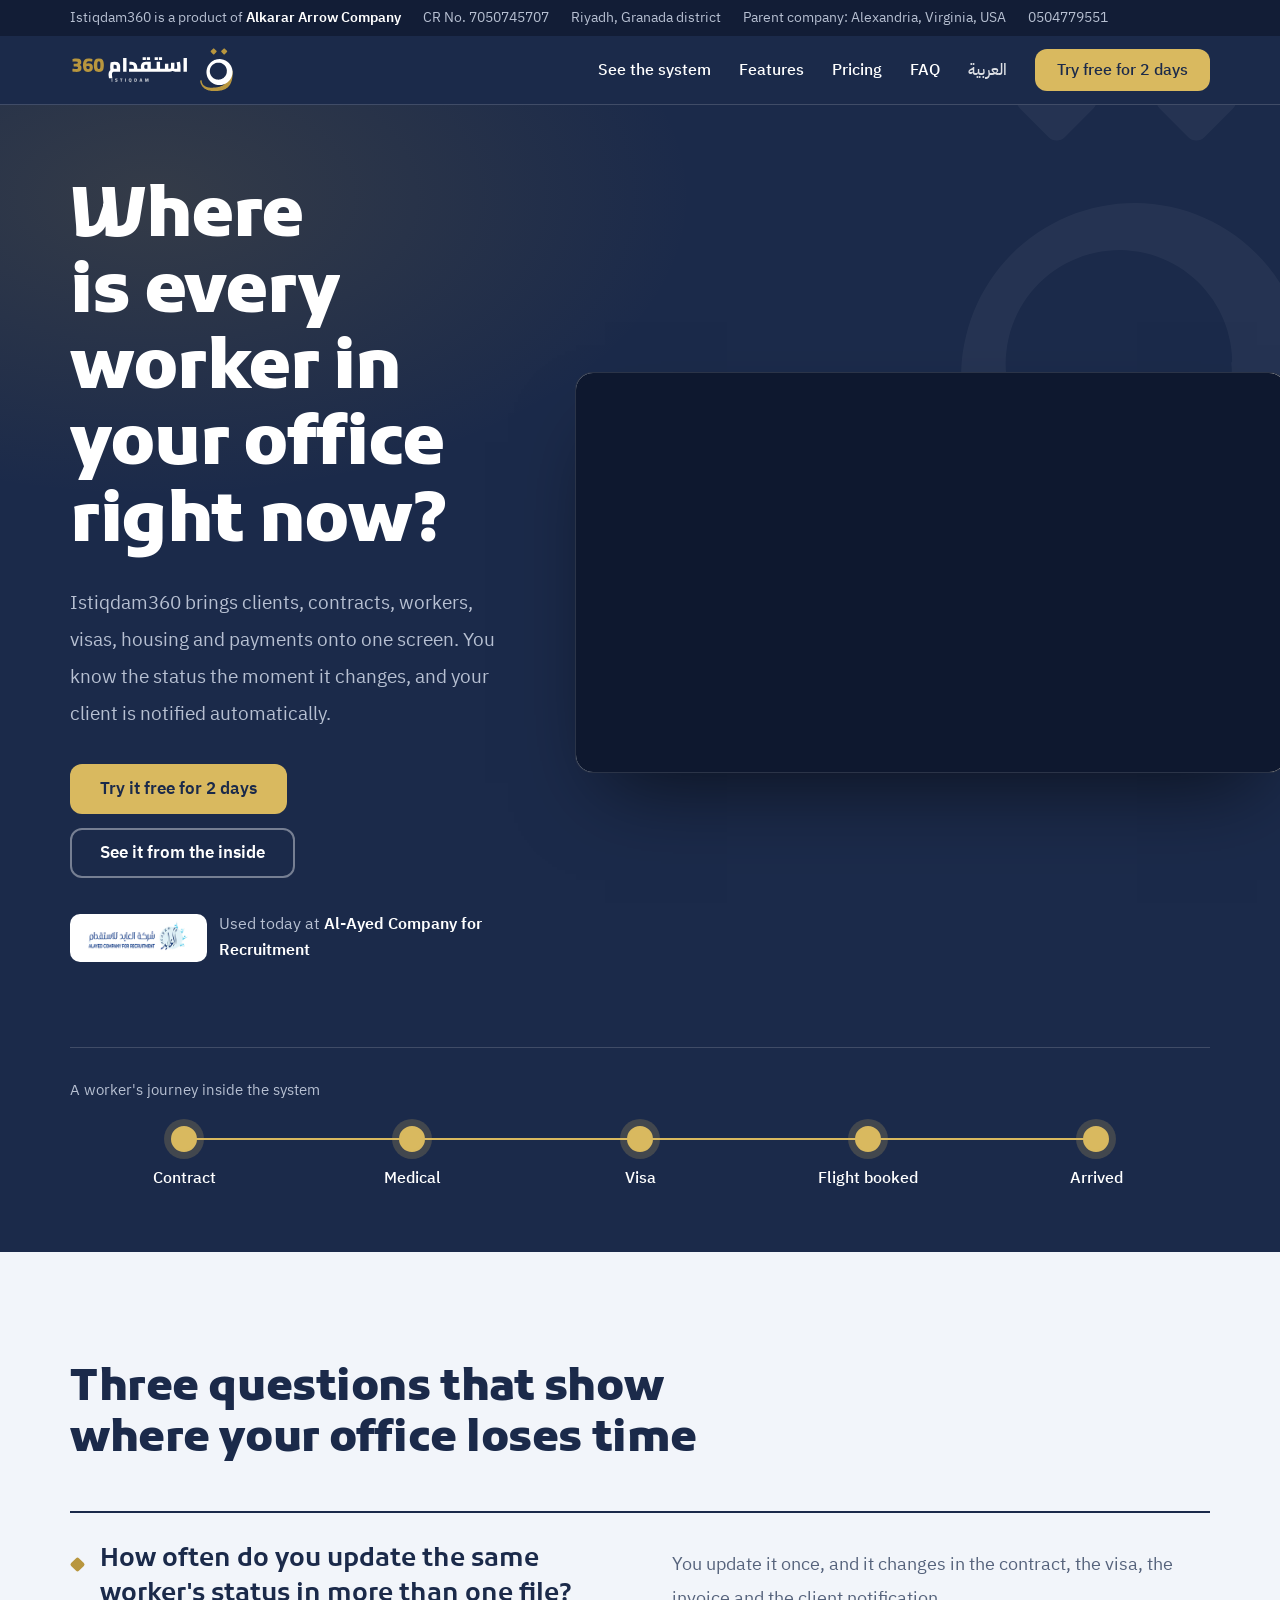
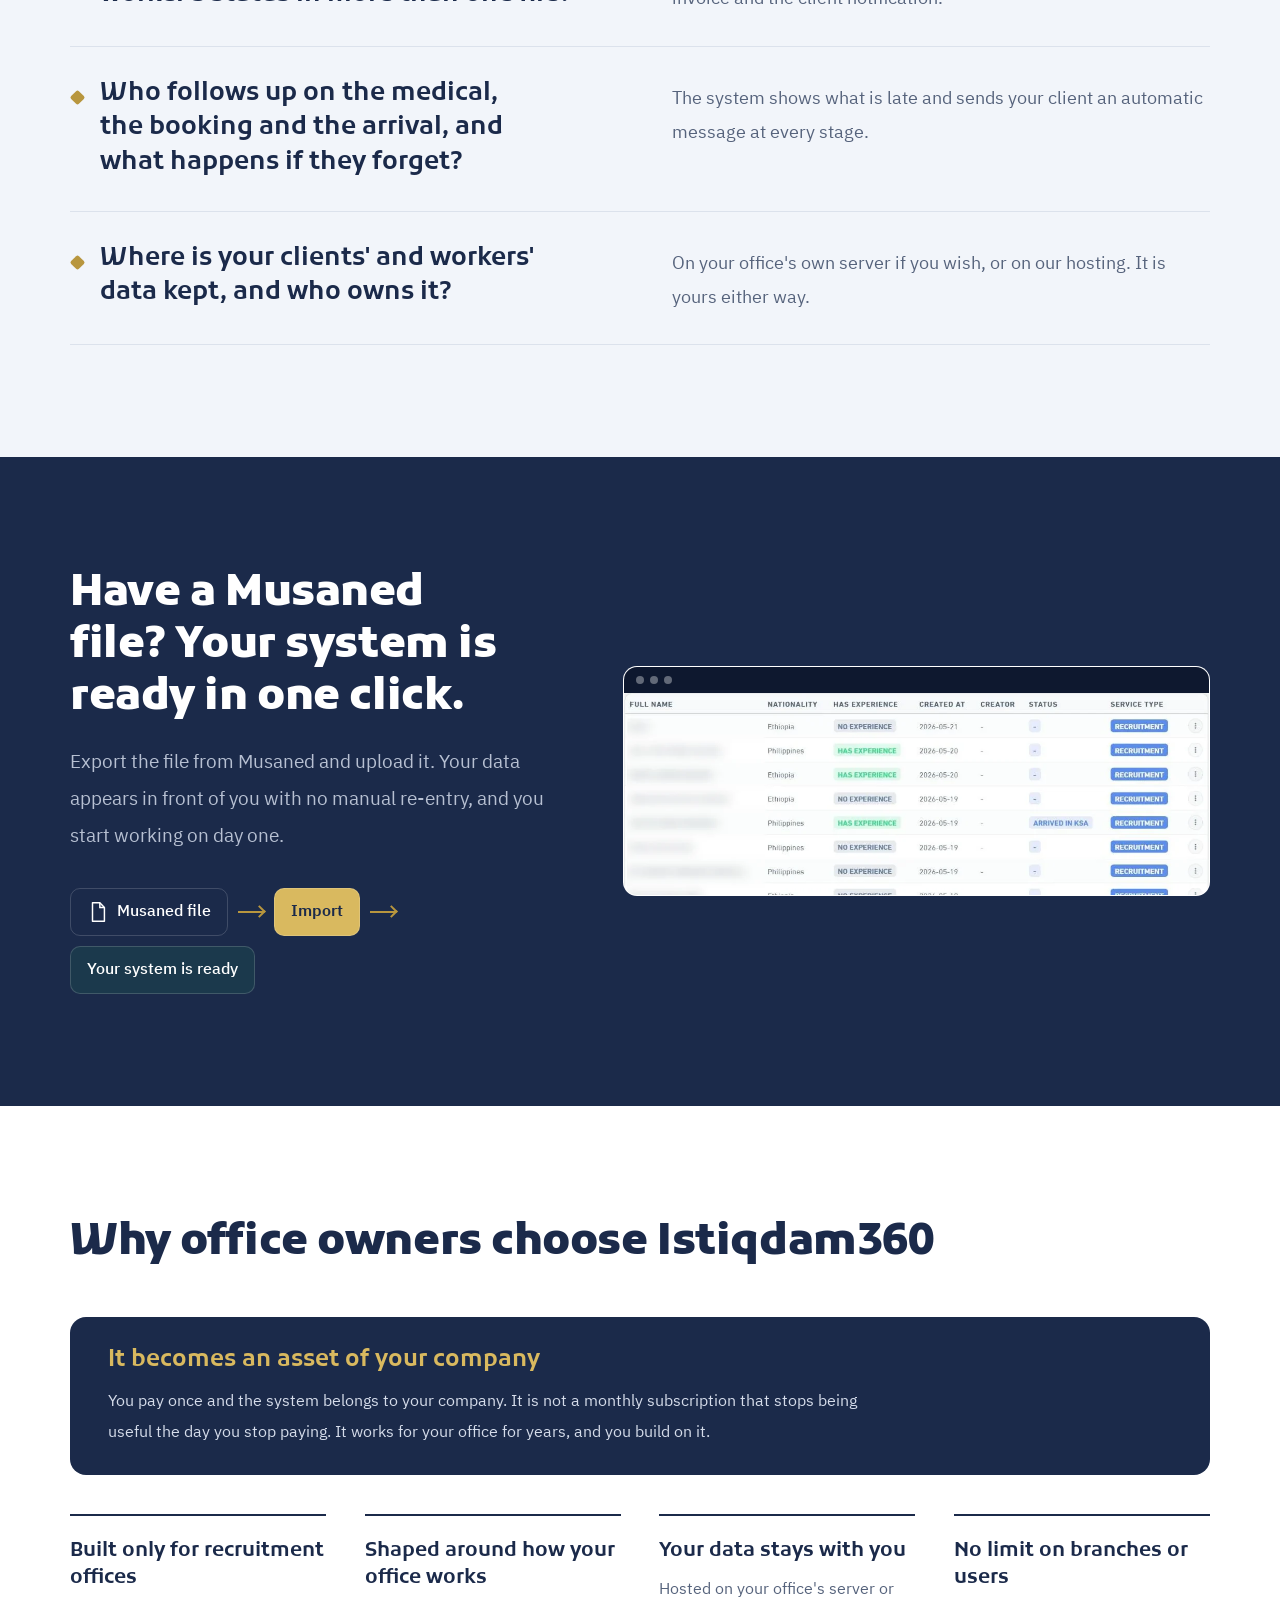
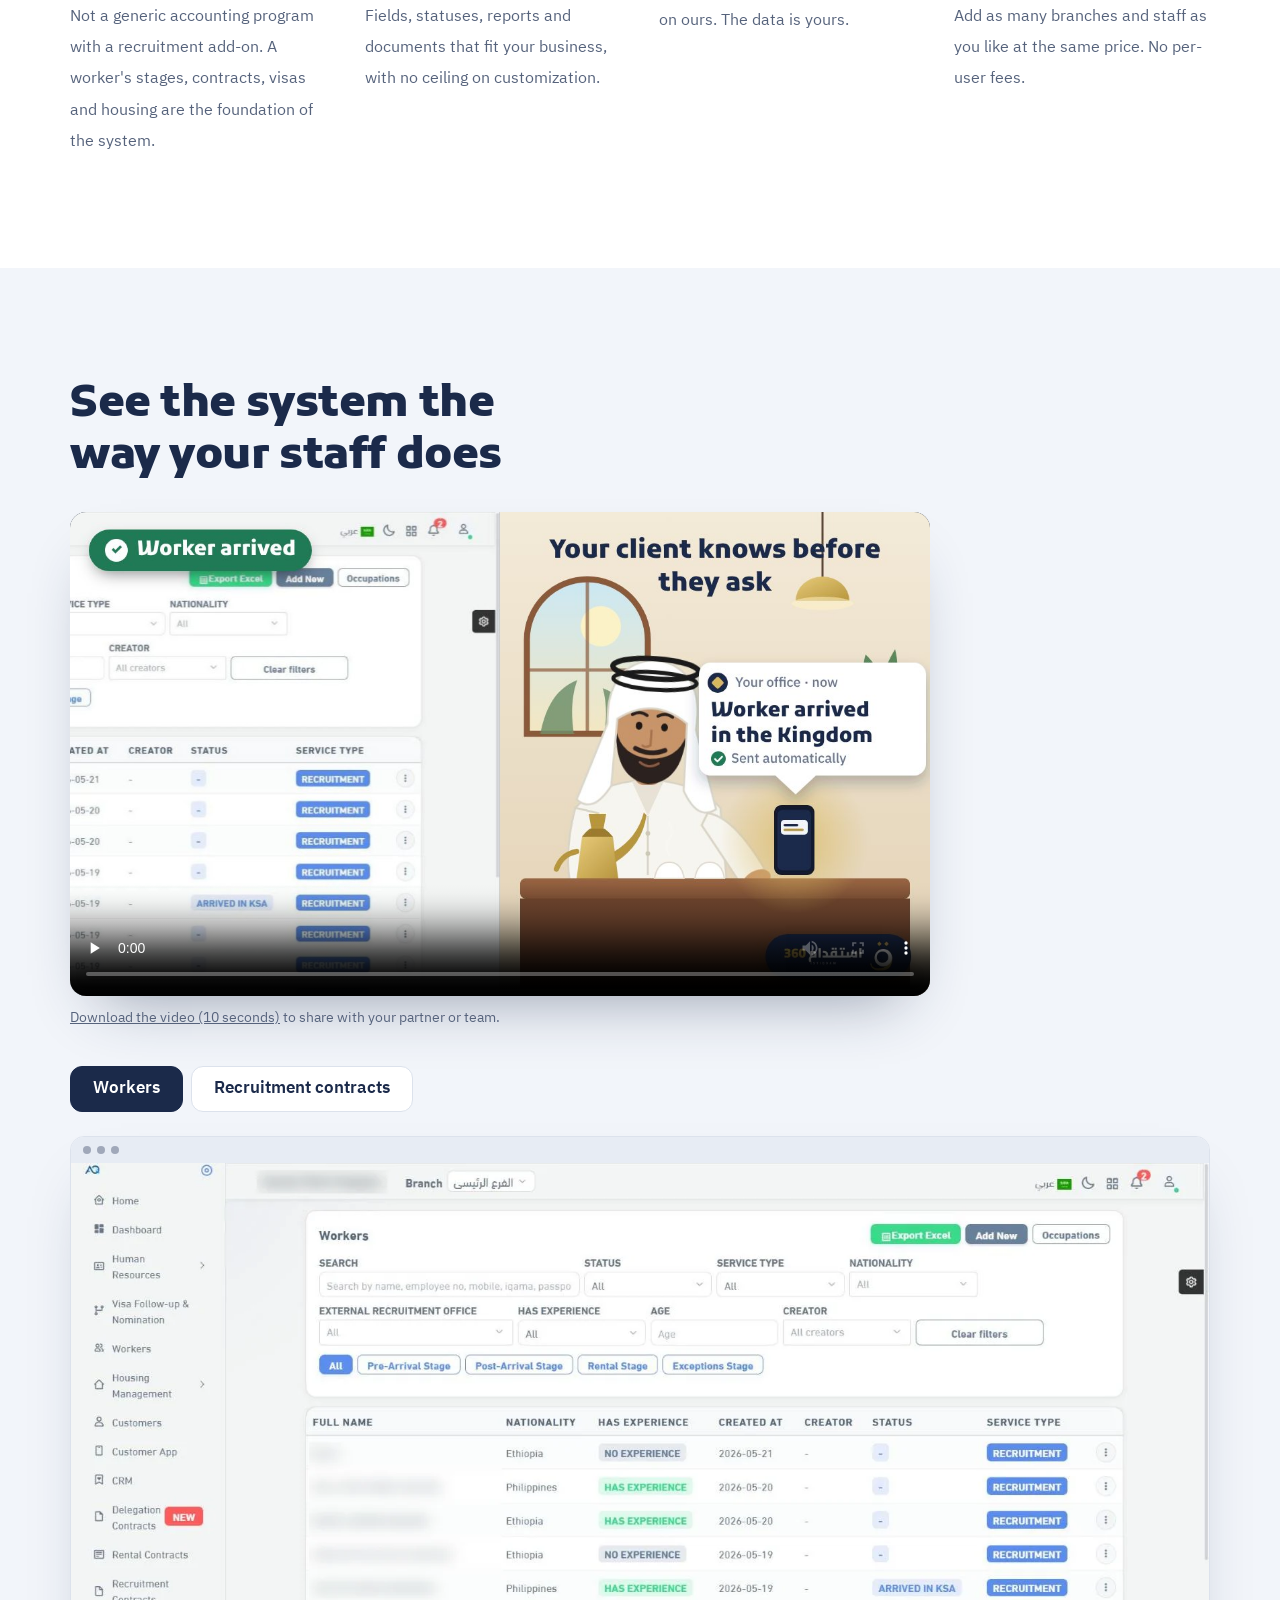
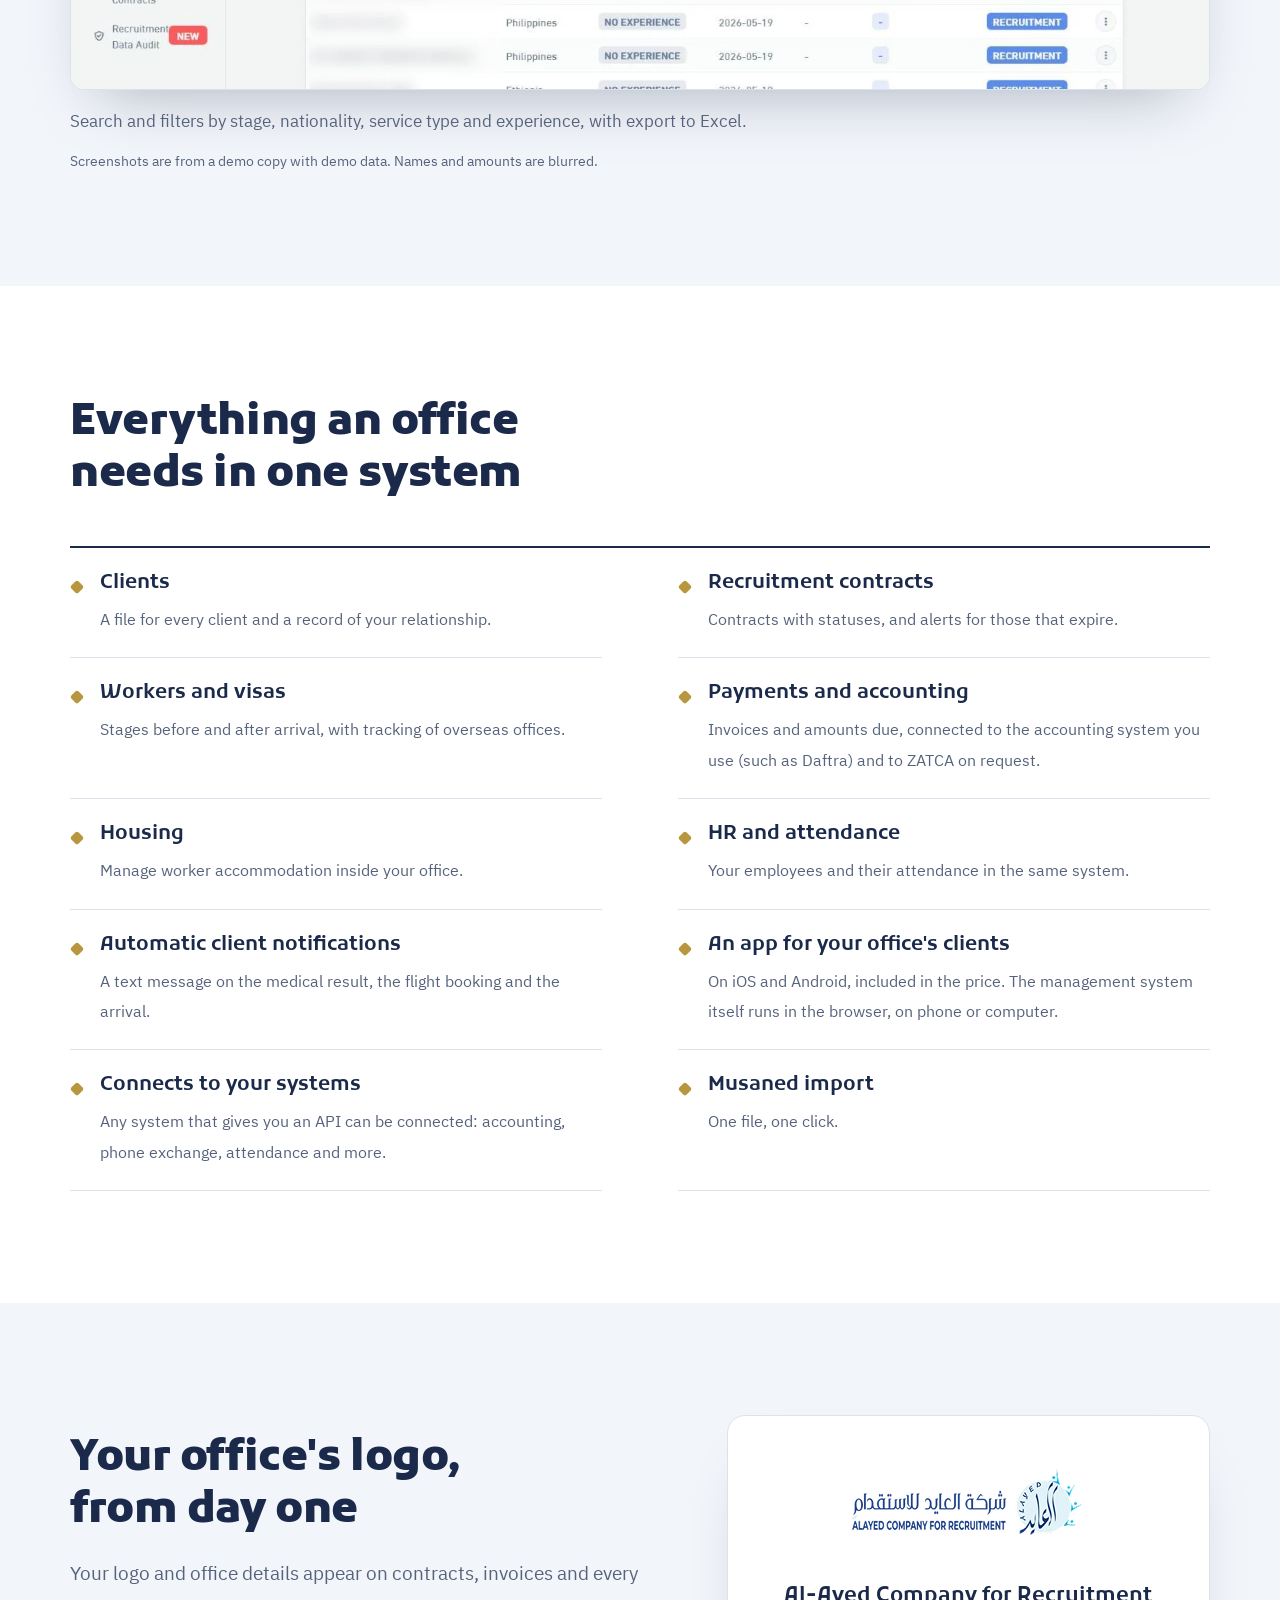
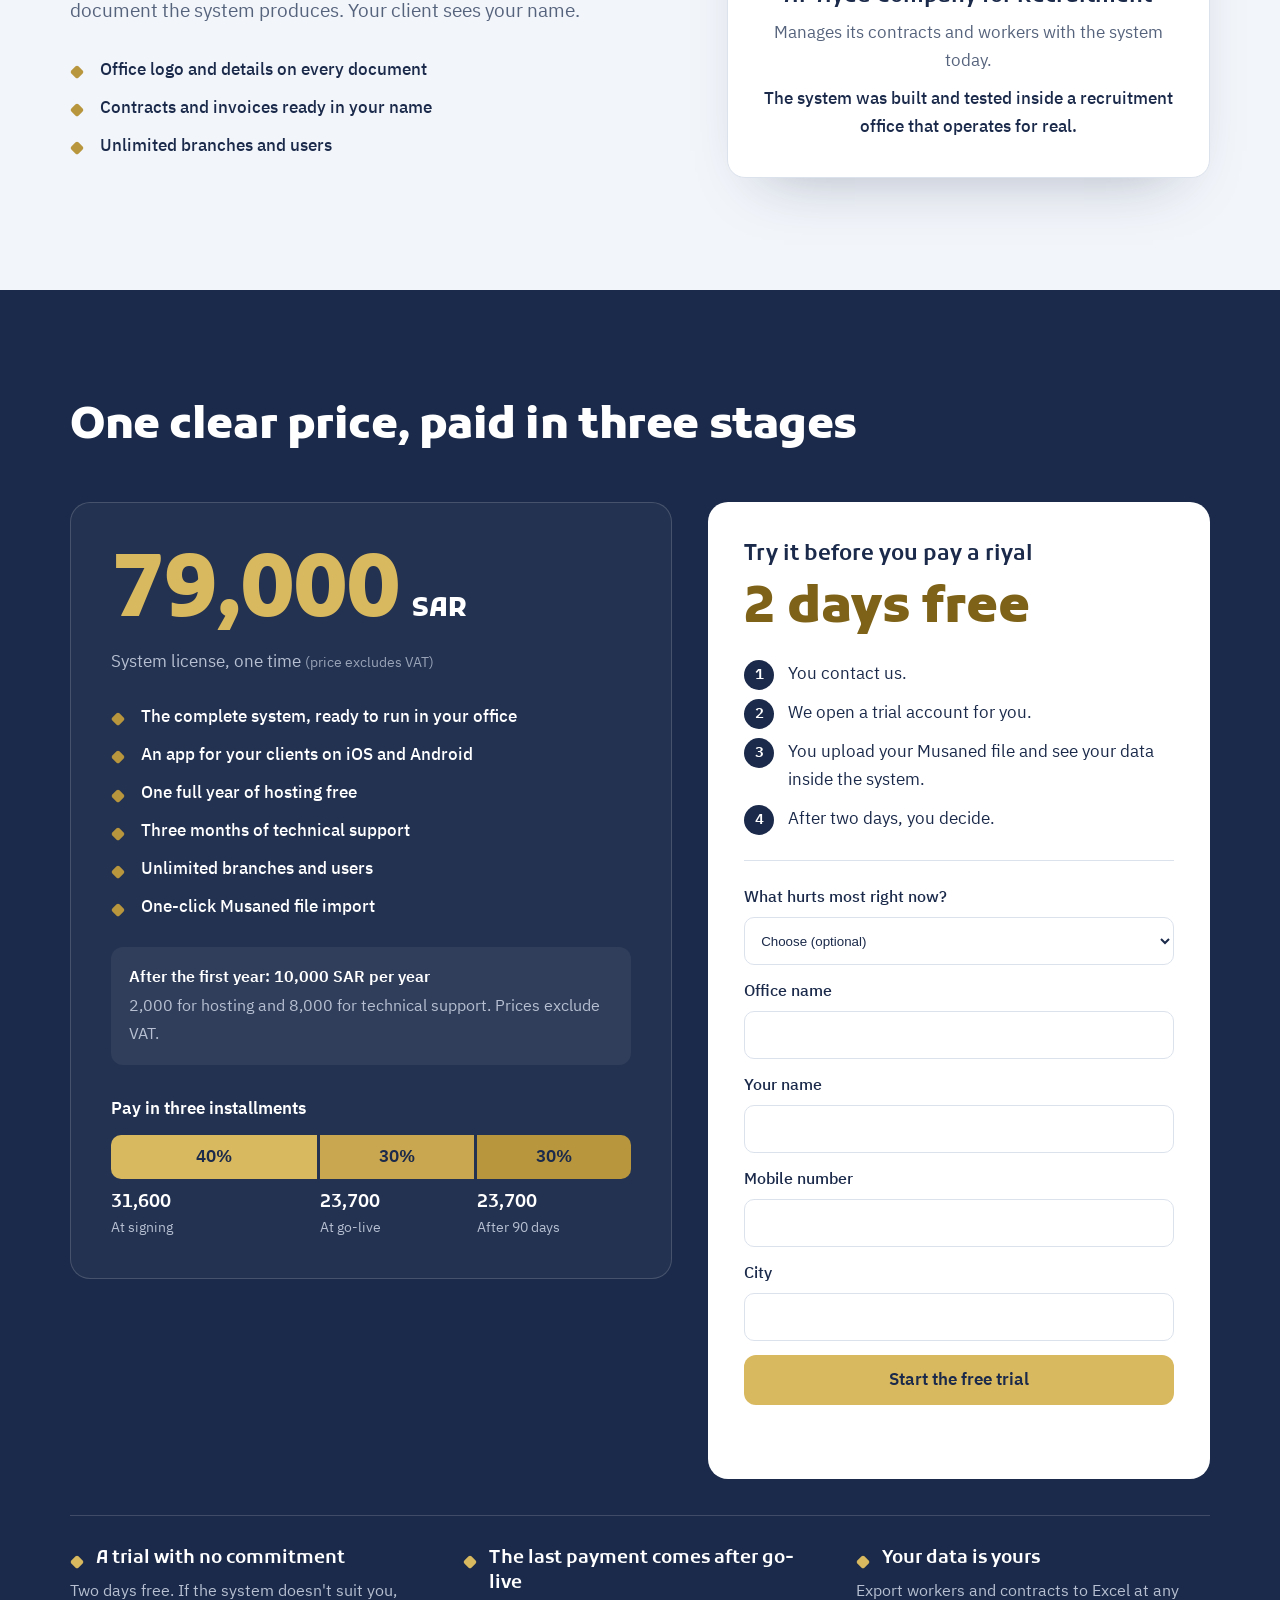
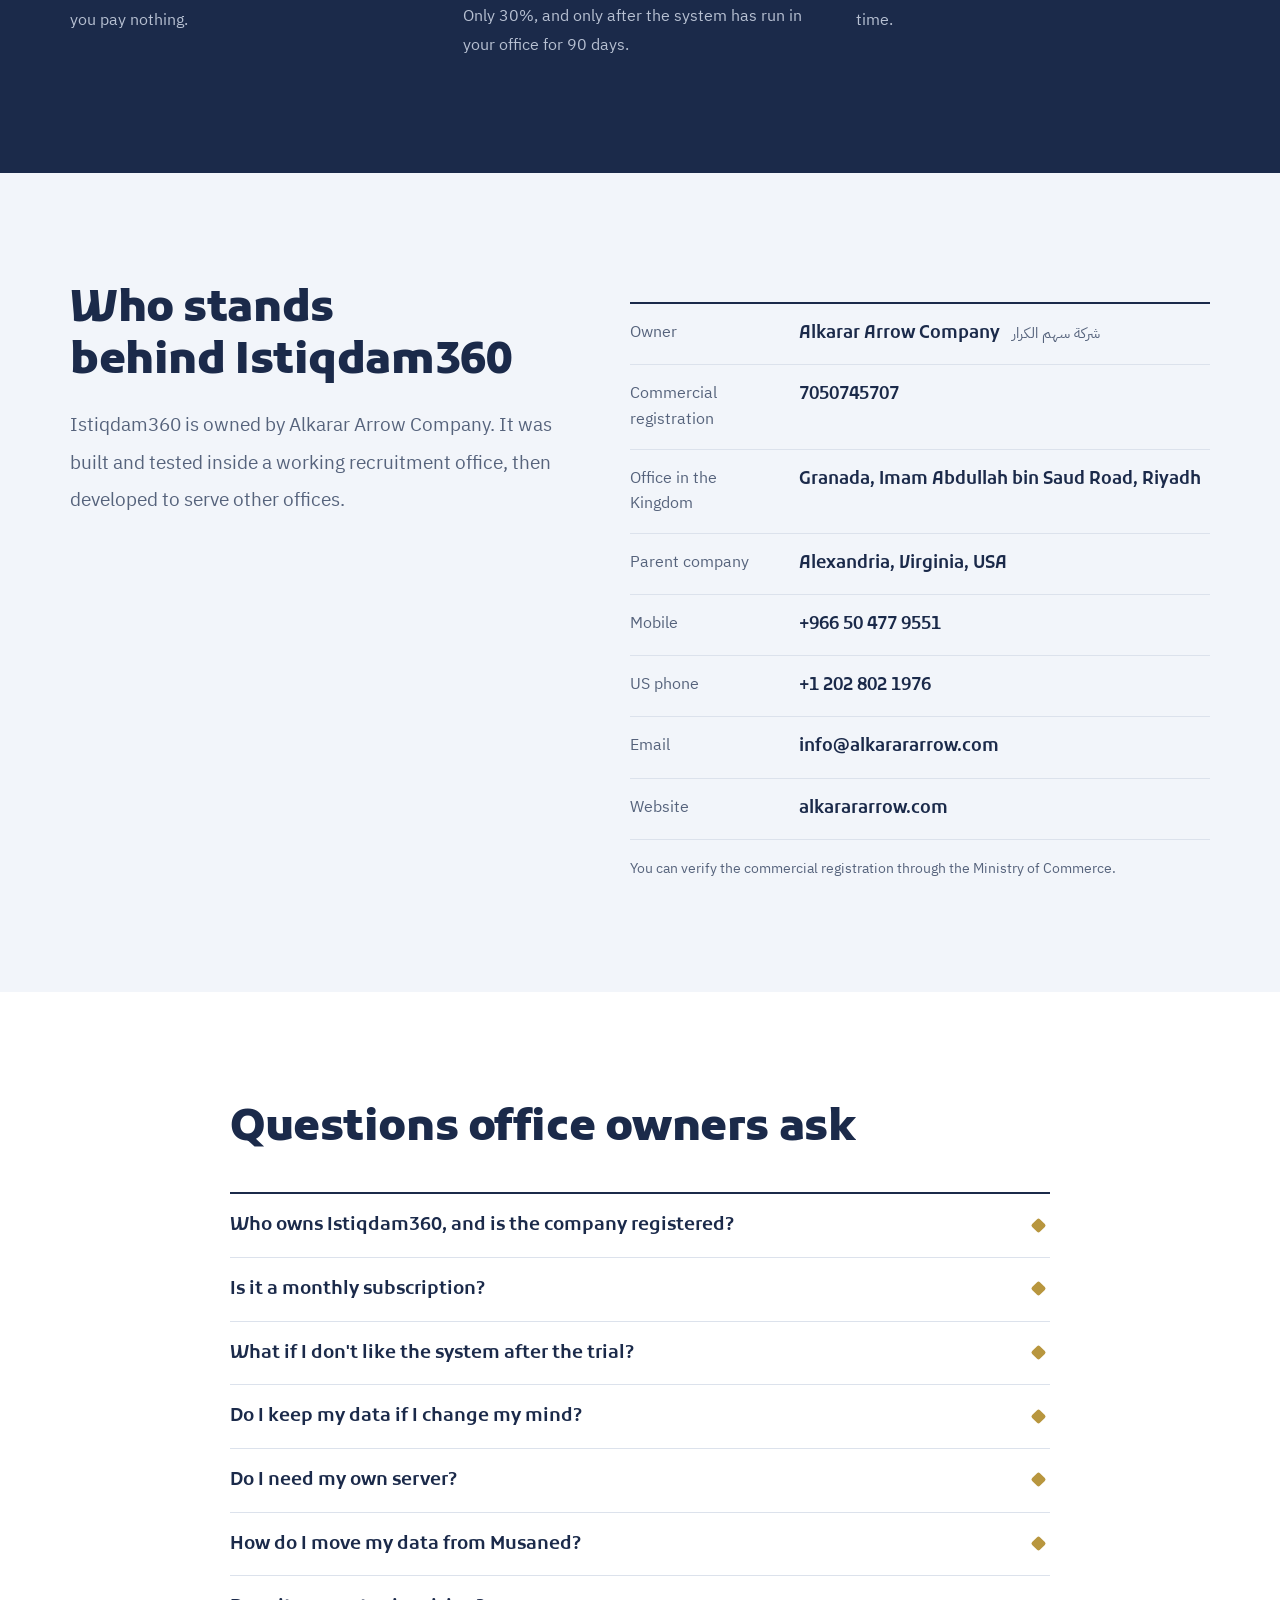
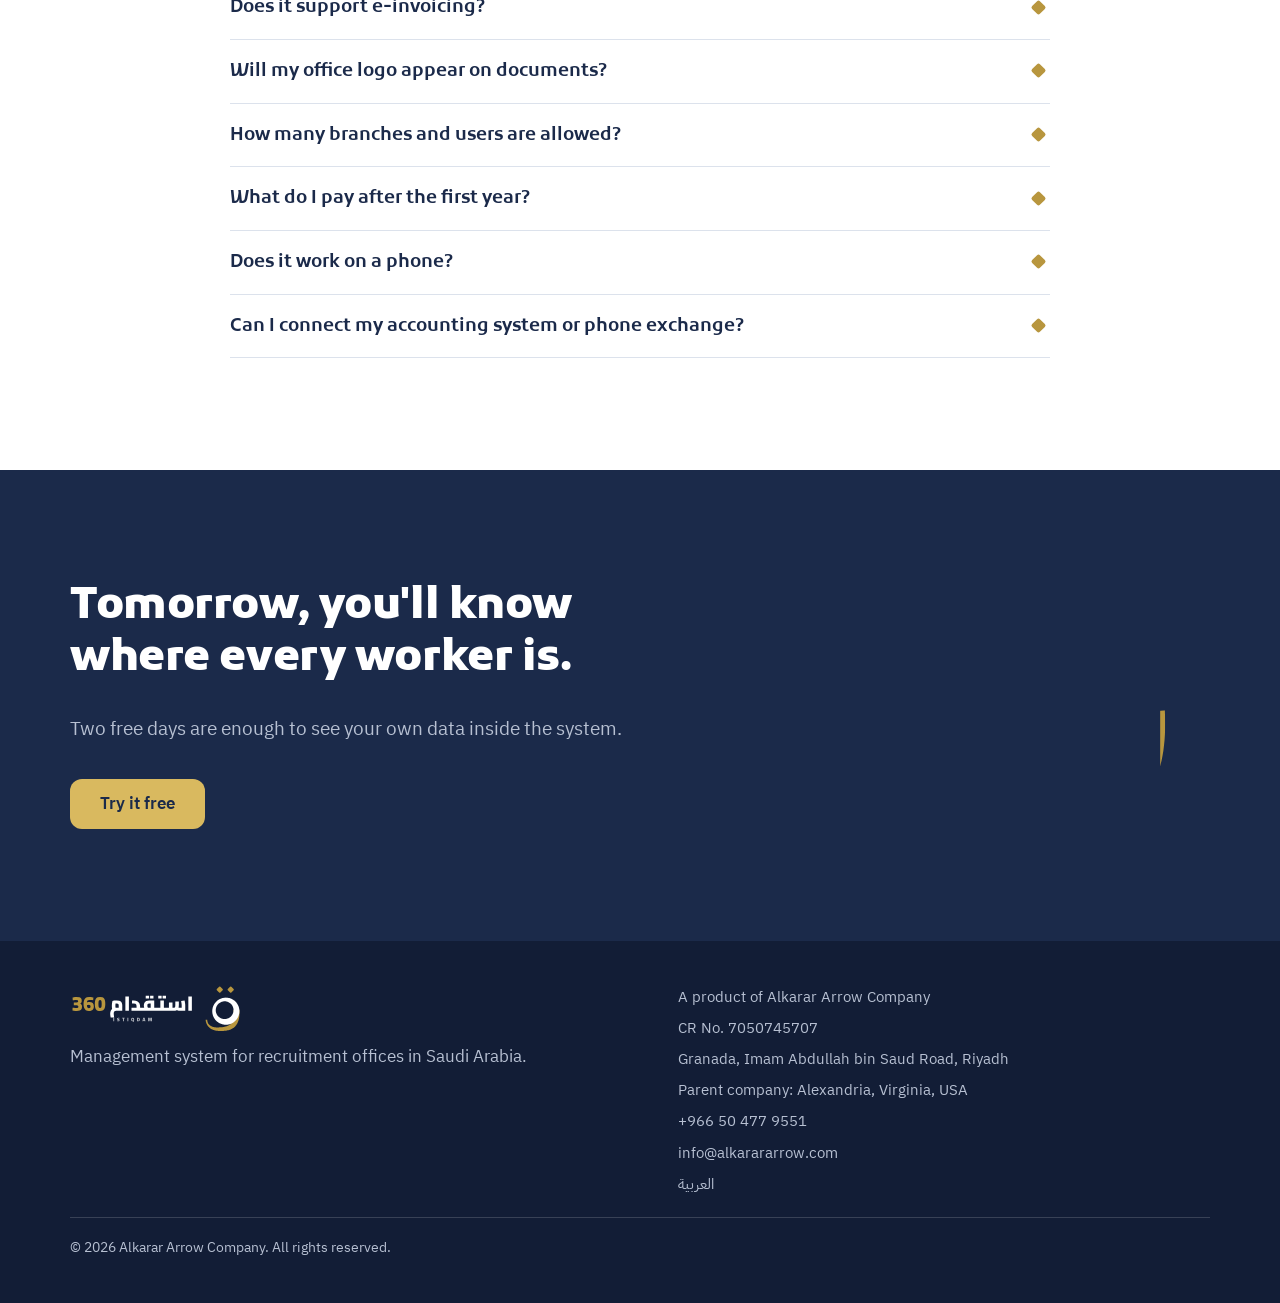
==== en/index.html @ c040c3d5 "Fix company email and domain spelling: alkarararrow.com Co-Authored-By: Claude Sonnet 5.5 <noreply@a" ====
<!doctype html>
<html lang="en" dir="ltr">
<head>
  <meta charset="utf-8">
  <meta name="viewport" content="width=device-width, initial-scale=1">
  <title>Istiqdam360 | Management system for recruitment offices</title>
  <meta name="description" content="Where is every worker in your office right now? Istiqdam360 is built for recruitment offices in Saudi Arabia: clients, contracts, workers, visas and payments on one screen, with one-click Musaned import. Try it free for 2 days.">
  <meta name="theme-color" content="#1B2A4A">
  <link rel="canonical" href="https://istiqdam360.com/en/">
  <link rel="alternate" hreflang="ar" href="https://istiqdam360.com/">
  <link rel="alternate" hreflang="en" href="https://istiqdam360.com/en/">
  <meta property="og:type" content="website">
  <meta property="og:locale" content="en_US">
  <meta property="og:title" content="Istiqdam360 | Where is every worker in your office right now?">
  <meta property="og:description" content="Software built for recruitment offices. Import your Musaned file in one click and try it free for 2 days.">
  <meta property="og:image" content="https://istiqdam360.com/assets/img/og.png">
  <meta property="og:url" content="https://istiqdam360.com/en/">
  <meta name="twitter:card" content="summary_large_image">
  <link rel="icon" href="../favicon.svg" type="image/svg+xml">
  <link rel="preload" href="../assets/fonts/kufam-latin-800-normal.woff2" as="font" type="font/woff2" crossorigin>
  <link rel="preload" href="../assets/fonts/ibm-plex-sans-arabic-latin-400-normal.woff2" as="font" type="font/woff2" crossorigin>
  <link rel="stylesheet" href="../assets/css/styles.css">
  <link rel="stylesheet" href="../assets/css/en.css">
  <script type="application/ld+json">
  {"@context":"https://schema.org","@graph":[
    {"@type":"Organization","@id":"https://istiqdam360.com/#org","name":"Alkarar Arrow","alternateName":"شركة سهم الكرار","identifier":"7050745707",
     "url":"https://alkarararrow.com","email":"info@alkarararrow.com","telephone":"+966504779551",
     "address":{"@type":"PostalAddress","streetAddress":"Imam Abdullah bin Saud Road, Granada","addressLocality":"Riyadh","addressCountry":"SA"},
     "parentOrganization":{"@type":"Organization","address":{"@type":"PostalAddress","addressLocality":"Alexandria","addressRegion":"VA","addressCountry":"US"}}},
    {"@type":"SoftwareApplication","name":"Istiqdam360","applicationCategory":"BusinessApplication","operatingSystem":"Web, iOS, Android","inLanguage":"en",
     "publisher":{"@id":"https://istiqdam360.com/#org"},
     "offers":{"@type":"Offer","price":"79000","priceCurrency":"SAR","priceSpecification":{"@type":"PriceSpecification","price":"79000","priceCurrency":"SAR","valueAddedTaxIncluded":false}}}
  ]}
  </script>
<link rel="stylesheet" href="../assets/css/story.css">
</head>
<body>
<a class="skip" href="#main">Skip to content</a>

<div class="legal-bar">
  <div class="wrap legal-in">
    <span>Istiqdam360 is a product of <strong>Alkarar Arrow Company</strong></span>
    <span>CR No. <bdi dir="ltr">7050745707</bdi></span>
    <span class="hide-sm">Riyadh, Granada district</span>
    <span class="hide-sm">Parent company: Alexandria, Virginia, USA</span>
    <span><a href="tel:+966504779551" dir="ltr">0504779551</a></span>
  </div>
</div>

<header class="nav" id="top">
  <div class="wrap nav-in">
    <a class="brand" href="#top" aria-label="Istiqdam360"><img src="../assets/logo/lockup-dark.svg" alt="Istiqdam360" width="165" height="46"></a>
    <button class="nav-toggle" aria-label="Menu" aria-expanded="false" aria-controls="menu"><span></span><span></span></button>
    <nav class="menu" id="menu" aria-label="Main">
      <a href="#screens">See the system</a>
      <a href="#features">Features</a>
      <a href="#pricing">Pricing</a>
      <a href="#faq">FAQ</a>
      <a class="lang" href="../" hreflang="ar" lang="ar">العربية</a>
      <a class="btn btn-gold btn-sm" href="#trial">Try free for 2 days</a>
    </nav>
  </div>
</header>

<main id="main">

<!-- HERO: the question -->
<section class="hero">
  <img class="hero-ring" src="../assets/logo/mark-white-nobg.svg" alt="" aria-hidden="true">
  <div class="wrap hero-grid">
    <div class="hero-copy">
      <h1 class="hero-q">Where is every worker in your office right now?</h1>
      <p class="hero-sub">Istiqdam360 brings clients, contracts, workers, visas, housing and payments onto one screen. You know the status the moment it changes, and your client is notified automatically.</p>
      <div class="hero-cta">
        <a class="btn btn-gold" href="#trial">Try it free for 2 days</a>
        <a class="btn btn-ghost" href="#screens">See it from the inside</a>
      </div>
      <div class="proof">
        <span class="proof-logo" data-client><img src="../assets/clients/alayed.png" alt="" data-client-img><b>Al-Ayed</b></span>
        <span>Used today at <strong>Al-Ayed Company for Recruitment</strong></span>
      </div>
    </div>

    <div class="story story-en hero-shot" data-story role="img" aria-label="From adding the client, worker and contract to notifying the client that the worker arrived, in ten seconds.">
      <div class="story-stage" aria-hidden="true">
        <div class="scr">
          <img class="f1" src="../assets/story/s1-customer-en.webp" alt="">
          <img class="f2" src="../assets/story/s2-worker-en.webp" alt="">
          <img class="f3" src="../assets/story/s3-contract-en.webp" alt="">
          <img class="f4" src="../assets/story/s4-arrived-en.webp" alt="" style="object-position:100% 0">
          <div class="chips"><span class="c1"><b>1</b>Add the client</span><span class="c2"><b>2</b>Add the worker</span><span class="c3"><b>3</b>Create the contract</span><span class="c4"><b>✓</b>Worker arrived</span></div>
          <div class="prog"></div>
        </div>
        <div class="cafe">
          <svg class="cafe-svg" viewBox="0 0 640 720" xmlns="http://www.w3.org/2000/svg" role="presentation" focusable="false">
  <defs>
    <linearGradient id="wall" x1="0" y1="0" x2="0" y2="1"><stop offset="0" stop-color="#F3EAD8"/><stop offset="1" stop-color="#E2D1B4"/></linearGradient>
    <linearGradient id="sky" x1="0" y1="0" x2="0" y2="1"><stop offset="0" stop-color="#CBE8F4"/><stop offset="1" stop-color="#F4E7C2"/></linearGradient>
    <linearGradient id="wood" x1="0" y1="0" x2="0" y2="1"><stop offset="0" stop-color="#9A6644"/><stop offset="1" stop-color="#7A4E33"/></linearGradient>
    <linearGradient id="gold" x1="0" y1="0" x2="1" y2="1"><stop offset="0" stop-color="#E7CB7A"/><stop offset="1" stop-color="#B8963E"/></linearGradient>
    <radialGradient id="halo"><stop offset="0" stop-color="#D9B95F" stop-opacity=".75"/><stop offset="1" stop-color="#D9B95F" stop-opacity="0"/></radialGradient>
    <filter id="sh" x="-20%" y="-20%" width="140%" height="150%"><feDropShadow dx="0" dy="10" stdDeviation="10" flood-color="#1B2A4A" flood-opacity=".28"/></filter>
  </defs>
  <rect width="640" height="720" fill="url(#wall)"/>
  <!-- window -->
  <path d="M40 330V190a90 90 0 0 1 180 0V330Z" fill="url(#sky)" stroke="#8B5A3A" stroke-width="9"/>
  <circle cx="150" cy="170" r="30" fill="#FFF3C4" opacity=".9"/>
  <path d="M130 330V100M40 235H220" stroke="#8B5A3A" stroke-width="5" opacity=".7"/>
  <path d="M60 330c10-50 30-70 55-80-8 22-10 50-5 80ZM205 330c-10-40-30-60-52-68 6 22 6 46 2 68Z" fill="#6E8F6A" opacity=".85"/>
  <!-- lamp -->
  <path d="M480 0V96" stroke="#5B4636" stroke-width="3"/>
  <path d="M440 132a40 36 0 0 1 80 0Z" fill="url(#gold)"/>
  <ellipse cx="480" cy="136" rx="46" ry="10" fill="#FFF3C4" opacity=".55"/>
  <!-- shelf plant -->
  <rect x="520" y="330" width="100" height="9" rx="3" fill="#8B5A3A"/>
  <path d="M548 330h44l-6 -34h-32Z" fill="#B9774F"/>
  <path d="M570 296c-26-30-34-56-26-84 20 18 30 44 26 84ZM570 296c10-34 30-52 52-58-2 26-20 48-52 58ZM570 296c-6-38 2-66 18-92 8 30 2 62-18 92Z" fill="#5E8A5C"/>
  <!-- man: body -->
  <g id="man" transform="translate(-100 0)">
    <path d="M200 580L212 440Q246 402 320 398Q394 402 428 440L440 580Z" fill="#F7F5EF" stroke="#D9D4C6" stroke-width="3"/>
    <path d="M296 400L320 452L344 400Z" fill="#E7E2D5"/>
    <path d="M320 452V540" stroke="#D9D4C6" stroke-width="3"/>
    <circle cx="320" cy="478" r="3.5" fill="#CFC9B8"/><circle cx="320" cy="508" r="3.5" fill="#CFC9B8"/>
    <rect x="300" y="360" width="40" height="46" rx="14" fill="#BF8A62"/>
    <g class="head">
      <ellipse cx="320" cy="314" rx="52" ry="62" fill="#C8956B"/>
      <path d="M268 322Q270 392 320 398Q370 392 372 322Q362 358 320 360Q278 358 268 322Z" fill="#2B2220"/>
      <path d="M298 346Q320 356 342 346" stroke="#2B2220" stroke-width="7" stroke-linecap="round" fill="none"/>
      <path d="M306 366Q320 376 334 366" stroke="#8C5B3F" stroke-width="3.5" stroke-linecap="round" fill="none"/>
      <ellipse cx="301" cy="312" rx="5" ry="6" fill="#1F1A18"/><ellipse cx="339" cy="312" rx="5" ry="6" fill="#1F1A18"/>
      <path d="M290 296Q301 289 312 296M328 296Q339 289 350 296" stroke="#2B2220" stroke-width="4.5" stroke-linecap="round" fill="none"/>
      <path d="M320 318v22q-7 5-12 1" stroke="#A8744F" stroke-width="3.5" stroke-linecap="round" fill="none"/>
      <path d="M254 312Q246 222 320 212Q394 222 386 312L424 428Q398 448 374 404L372 304Q320 266 268 304L266 404Q242 448 216 428Z" fill="#FFFFFF" stroke="#DAD6CA" stroke-width="3"/>
      <ellipse cx="320" cy="226" rx="64" ry="15" fill="none" stroke="#1B1B1B" stroke-width="8"/>
      <ellipse cx="320" cy="244" rx="62" ry="13" fill="none" stroke="#1B1B1B" stroke-width="6"/>
    </g>
    <!-- resting left arm -->
    <path d="M212 440Q196 500 204 552L246 552Q246 500 246 448Z" fill="#F7F5EF" stroke="#D9D4C6" stroke-width="3"/>
    <ellipse cx="226" cy="560" rx="22" ry="13" fill="#C8956B"/>
    <!-- reaching right arm -->
    <g class="arm" style="transform-origin:425px 442px">
      <path d="M408 440Q440 462 446 552L404 556Q398 500 392 452Z" fill="#F7F5EF" stroke="#D9D4C6" stroke-width="3"/>
      <ellipse cx="428" cy="562" rx="22" ry="14" fill="#C8956B"/>
    </g>
  </g>
  <!-- table -->
  <rect x="30" y="545" width="580" height="30" rx="8" fill="url(#wood)"/>
  <rect x="30" y="575" width="580" height="145" fill="#6C442D"/>
  <!-- dallah and cups -->
  <g transform="translate(70 0)">
    <path d="M44 545l8-62h46l8 62Z" fill="url(#gold)"/>
    <path d="M52 483q22-30 46 0Z" fill="#9C7A2E"/>
    <path d="M62 449h26l-4 22H66Z" fill="#B8963E"/>
    <path d="M100 505q34-20 44-58l4 4q-6 44-46 70Z" fill="#B8963E"/>
    <path d="M44 505q-22 4-30 26" stroke="#B8963E" stroke-width="8" fill="none" stroke-linecap="round"/>
    <path d="M160 545q4-24 22-24t22 24Z" fill="#fff" stroke="#E2DACB" stroke-width="2"/>
    <path d="M220 545q4-24 22-24t22 24Z" fill="#fff" stroke="#E2DACB" stroke-width="2"/>
    <path class="steam" d="M182 508q-8-12 0-24t0-22" stroke="#fff" stroke-width="4" fill="none" stroke-linecap="round" opacity=".7"/>
  </g>
  <!-- phone -->
  <g transform="translate(-20 0)"><g class="phone" style="transform-origin:458px 538px">
    <circle class="halo" cx="458" cy="488" r="110" fill="url(#halo)"/>
    <rect x="428" y="436" width="60" height="104" rx="11" fill="#141B2E"/>
    <rect x="433" y="443" width="50" height="90" rx="7" fill="#0A1020"/>
    <g class="pscreen">
      <rect x="433" y="443" width="50" height="90" rx="7" fill="#1B2A4A"/>
      <rect x="438" y="458" width="40" height="22" rx="5" fill="#F2F5FA"/>
      <rect x="442" y="464" width="22" height="3.5" rx="2" fill="#1B2A4A"/>
      <rect x="442" y="471" width="30" height="3.5" rx="2" fill="#B8963E"/>
    </g>
  </g></g>
  <!-- callout -->
  <g class="callout" style="transform-origin:440px 392px"><g filter="url(#sh)"><path d="M314 224h302a18 18 0 0 1 18 18v132a18 18 0 0 1-18 18H470l-30 28-30-28H314a18 18 0 0 1-18-18V242a18 18 0 0 1 18-18Z" fill="#fff"/></g><circle cx="324" cy="254" r="15" fill="#1B2A4A"/><rect x="317" y="247" width="14" height="14" rx="3" fill="#D9B95F" transform="rotate(45 324 254)"/><text x="350" y="260" class="t-app">Your office · now</text><text x="314" y="304" class="t-main t-en">Worker arrived</text><text x="314" y="342" class="t-main t-en">in the Kingdom</text><g transform="translate(314 356)"><circle cx="11" cy="11" r="11" fill="#1F7A55"/><path d="M6 11.5l3.6 3.6L16.5 8" fill="none" stroke="#fff" stroke-width="2.6" stroke-linecap="round" stroke-linejoin="round"/></g><text x="344" y="373" class="t-sub">Sent automatically</text></g>
</svg>

          <p class="cap" style="direction:ltr">Your client knows before they ask</p>
        </div>
        <div class="brand-tag"><img src="../assets/logo/lockup-dark.svg" alt="" width="190" height="53"></div>
        <div class="fade"></div>
      </div>
    </div>
  </div>

  <div class="wrap">
    <div class="journey-wrap">
      <p class="journey-label">A worker's journey inside the system</p>
      <ol class="journey">
        <li style="--i:0"><span class="node"></span><span class="step">Contract</span></li>
        <li style="--i:1"><span class="node"></span><span class="step">Medical</span></li>
        <li style="--i:2"><span class="node"></span><span class="step">Visa</span></li>
        <li style="--i:3"><span class="node"></span><span class="step">Flight booked</span></li>
        <li style="--i:4"><span class="node"></span><span class="step">Arrived</span></li>
      </ol>
    </div>
  </div>
</section>

<!-- THREE QUESTIONS -->
<section class="sec sec-paper">
  <div class="wrap">
    <h2 class="h2">Three questions that show where your office loses time</h2>
    <ul class="qa">
      <li>
        <p class="q">How often do you update the same worker's status in more than one file?</p>
        <p class="a">You update it once, and it changes in the contract, the visa, the invoice and the client notification.</p>
      </li>
      <li>
        <p class="q">Who follows up on the medical, the booking and the arrival, and what happens if they forget?</p>
        <p class="a">The system shows what is late and sends your client an automatic message at every stage.</p>
      </li>
      <li>
        <p class="q">Where is your clients' and workers' data kept, and who owns it?</p>
        <p class="a">On your office's own server if you wish, or on our hosting. It is yours either way.</p>
      </li>
    </ul>
  </div>
</section>

<!-- MUSANED IMPORT -->
<section class="sec sec-navy" id="musaned">
  <div class="wrap import">
    <div class="import-copy">
      <h2 class="h2 on-dark">Have a Musaned file? Your system is ready in one click.</h2>
      <p class="lead on-dark">Export the file from Musaned and upload it. Your data appears in front of you with no manual re-entry, and you start working on day one.</p>
      <div class="flow" aria-hidden="true">
        <span class="file"><svg viewBox="0 0 24 24" width="22" height="22"><path d="M6 2h8l5 5v15H6z" fill="none" stroke="currentColor" stroke-width="1.6" stroke-linejoin="round"/><path d="M14 2v5h5" fill="none" stroke="currentColor" stroke-width="1.6"/></svg>Musaned file</span>
        <span class="arrow"></span>
        <span class="press">Import</span>
        <span class="arrow"></span>
        <span class="done">Your system is ready</span>
      </div>
    </div>
    <figure class="import-shot">
      <div class="frame frame-dark">
        <div class="frame-bar"><i></i><i></i><i></i></div>
        <img src="../assets/img/en-workers-table.webp" alt="The workers list after import, with nationality, status and service type" loading="lazy" width="1130" height="390">
      </div>
    </figure>
  </div>
</section>

<!-- WHY US -->
<section class="sec sec-white">
  <div class="wrap">
    <h2 class="h2">Why office owners choose Istiqdam360</h2>
    <div class="pillars">
      <article class="pillar-asset">
        <h3>It becomes an asset of your company</h3>
        <p>You pay once and the system belongs to your company. It is not a monthly subscription that stops being useful the day you stop paying. It works for your office for years, and you build on it.</p>
      </article>
      <article>
        <h3>Built only for recruitment offices</h3>
        <p>Not a generic accounting program with a recruitment add-on. A worker's stages, contracts, visas and housing are the foundation of the system.</p>
      </article>
      <article>
        <h3>Shaped around how your office works</h3>
        <p>Fields, statuses, reports and documents that fit your business, with no ceiling on customization.</p>
      </article>
      <article>
        <h3>Your data stays with you</h3>
        <p>Hosted on your office's server or on ours. The data is yours.</p>
      </article>
      <article>
        <h3>No limit on branches or users</h3>
        <p>Add as many branches and staff as you like at the same price. No per-user fees.</p>
      </article>
    </div>
  </div>
</section>

<!-- SCREENS -->
<section class="sec sec-paper" id="screens">
  <div class="wrap">
    <h2 class="h2">See the system the way your staff does</h2>
    <div class="vid">
      <video controls preload="none" playsinline poster="../assets/story/poster-en.jpg" width="1280" height="720">
        <source src="../assets/story/istiqdam360-hook-en.mp4" type="video/mp4">
      </video>
      <p class="note"><a href="../assets/story/istiqdam360-hook-en.mp4" download>Download the video (10 seconds)</a> to share with your partner or team.</p>
    </div>
    <div class="tabs" role="tablist" aria-label="System screens">
      <button role="tab" aria-selected="true" aria-controls="p-work" id="t-work">Workers</button>
      <button role="tab" aria-selected="false" aria-controls="p-ctr" id="t-ctr" tabindex="-1">Recruitment contracts</button>
    </div>
    <div class="panels">
      <figure class="panel" role="tabpanel" id="p-work" aria-labelledby="t-work">
        <div class="frame frame-light"><div class="frame-bar"><i></i><i></i><i></i></div>
        <img src="../assets/img/en-workers.webp" alt="Workers screen" loading="lazy" width="1568" height="726"></div>
        <figcaption>Search and filters by stage, nationality, service type and experience, with export to Excel.</figcaption>
      </figure>
      <figure class="panel" role="tabpanel" id="p-ctr" aria-labelledby="t-ctr" hidden>
        <div class="frame frame-light"><div class="frame-bar"><i></i><i></i><i></i></div>
        <img src="../assets/img/en-contracts.webp" alt="Recruitment contracts screen" loading="lazy" width="1568" height="726"></div>
        <figcaption>Every contract with its status, amount and days remaining, plus an instant alert for expired contracts.</figcaption>
      </figure>
    </div>
    <p class="note">Screenshots are from a demo copy with demo data. Names and amounts are blurred.</p>
  </div>
</section>

<!-- FEATURES -->
<section class="sec sec-white" id="features">
  <div class="wrap">
    <h2 class="h2">Everything an office needs in one system</h2>
    <ul class="feat">
      <li><h3>Clients</h3><p>A file for every client and a record of your relationship.</p></li>
      <li><h3>Recruitment contracts</h3><p>Contracts with statuses, and alerts for those that expire.</p></li>
      <li><h3>Workers and visas</h3><p>Stages before and after arrival, with tracking of overseas offices.</p></li>
      <li><h3>Payments and accounting</h3><p>Invoices and amounts due, connected to the accounting system you use (such as Daftra) and to ZATCA on request.</p></li>
      <li><h3>Housing</h3><p>Manage worker accommodation inside your office.</p></li>
      <li><h3>HR and attendance</h3><p>Your employees and their attendance in the same system.</p></li>
      <li><h3>Automatic client notifications</h3><p>A text message on the medical result, the flight booking and the arrival.</p></li>
      <li><h3>An app for your office's clients</h3><p>On iOS and Android, included in the price. The management system itself runs in the browser, on phone or computer.</p></li>
      <li><h3>Connects to your systems</h3><p>Any system that gives you an API can be connected: accounting, phone exchange, attendance and more.</p></li>
      <li><h3>Musaned import</h3><p>One file, one click.</p></li>
    </ul>
  </div>
</section>

<!-- WHITE LABEL + CLIENT -->
<section class="sec sec-paper">
  <div class="wrap brand-sec">
    <div>
      <h2 class="h2">Your office's logo, from day one</h2>
      <p class="lead">Your logo and office details appear on contracts, invoices and every document the system produces. Your client sees your name.</p>
      <ul class="ticks">
        <li>Office logo and details on every document</li>
        <li>Contracts and invoices ready in your name</li>
        <li>Unlimited branches and users</li>
      </ul>
    </div>
    <aside class="client">
      <div class="client-logo" data-client><img src="../assets/clients/alayed.png" alt="Al-Ayed Company for Recruitment logo" data-client-img><b>Al-Ayed</b></div>
      <p class="client-name">Al-Ayed Company for Recruitment</p>
      <p class="client-line">Manages its contracts and workers with the system today.</p>
      <p class="client-line client-note">The system was built and tested inside a recruitment office that operates for real.</p>
    </aside>
  </div>
</section>

<!-- PRICING -->
<section class="sec sec-navy" id="pricing">
  <div class="wrap">
    <h2 class="h2 on-dark">One clear price, paid in three stages</h2>
    <div class="price-grid">
      <div class="price">
        <p class="price-tag"><span class="num">79,000</span> <span class="cur">SAR</span></p>
        <p class="price-sub">System license, one time <span class="vat">(price excludes VAT)</span></p>
        <ul class="ticks ticks-dark">
          <li>The complete system, ready to run in your office</li>
          <li>An app for your clients on iOS and Android</li>
          <li>One full year of hosting free</li>
          <li>Three months of technical support</li>
          <li>Unlimited branches and users</li>
          <li>One-click Musaned file import</li>
        </ul>
        <p class="renew"><strong>After the first year: 10,000 SAR per year</strong><br>2,000 for hosting and 8,000 for technical support. Prices exclude VAT.</p>

        <div class="split" aria-label="Payment schedule">
          <p class="split-title">Pay in three installments</p>
          <div class="bar"><span style="flex:40">40%</span><span style="flex:30">30%</span><span style="flex:30">30%</span></div>
          <ol class="pay">
            <li><b>31,600</b><span>At signing</span></li>
            <li><b>23,700</b><span>At go-live</span></li>
            <li><b>23,700</b><span>After 90 days</span></li>
          </ol>
        </div>
      </div>

      <div class="trialbox" id="trial">
        <h3 class="trial-h">Try it before you pay a riyal</h3>
        <p class="trial-big">2 days free</p>
        <ol class="steps">
          <li>You contact us.</li>
          <li>We open a trial account for you.</li>
          <li>You upload your Musaned file and see your data inside the system.</li>
          <li>After two days, you decide.</li>
        </ol>

        <form class="lead-form" id="leadForm" novalidate>
          <label>What hurts most right now?
            <select name="pain">
              <option value="">Choose (optional)</option>
              <option>Tracking worker statuses</option>
              <option>Expiring contracts and alerts</option>
              <option>Accounting and outstanding amounts</option>
              <option>Moving my data out of Musaned</option>
              <option>Something else</option>
            </select>
          </label>
          <label>Office name<input name="office" autocomplete="organization" required></label>
          <label>Your name<input name="name" autocomplete="name" required></label>
          <label>Mobile number<input name="phone" type="tel" inputmode="tel" autocomplete="tel" dir="ltr" required></label>
          <label>City<input name="city" autocomplete="address-level2"></label>
          <button class="btn btn-gold btn-block" type="submit">Start the free trial</button>
          <p class="form-msg" id="formMsg" role="status"></p>
        </form>
      </div>
    </div>

    <ul class="assure">
      <li><h3>A trial with no commitment</h3><p>Two days free. If the system doesn't suit you, you pay nothing.</p></li>
      <li><h3>The last payment comes after go-live</h3><p>Only 30%, and only after the system has run in your office for 90 days.</p></li>
      <li><h3>Your data is yours</h3><p>Export workers and contracts to Excel at any time.</p></li>
    </ul>
  </div>
</section>

<!-- COMPANY -->
<section class="sec sec-paper" id="company">
  <div class="wrap company">
    <div>
      <h2 class="h2">Who stands behind Istiqdam360</h2>
      <p class="lead">Istiqdam360 is owned by Alkarar Arrow Company. It was built and tested inside a working recruitment office, then developed to serve other offices.</p>
    </div>
    <div>
      <dl class="facts">
        <div><dt>Owner</dt><dd>Alkarar Arrow Company <span class="en" dir="ltr">شركة سهم الكرار</span></dd></div>
        <div><dt>Commercial registration</dt><dd><bdi dir="ltr">7050745707</bdi></dd></div>
        <div><dt>Office in the Kingdom</dt><dd>Granada, Imam Abdullah bin Saud Road, Riyadh</dd></div>
        <div><dt>Parent company</dt><dd>Alexandria, Virginia, USA</dd></div>
        <div><dt>Mobile</dt><dd><a href="tel:+966504779551" dir="ltr">+966 50 477 9551</a></dd></div>
        <div><dt>US phone</dt><dd><a href="tel:+12028021976" dir="ltr">+1 202 802 1976</a></dd></div>
        <div><dt>Email</dt><dd><a href="mailto:info@alkarararrow.com" dir="ltr">info@alkarararrow.com</a></dd></div>
        <div><dt>Website</dt><dd><a href="https://alkarararrow.com" dir="ltr" rel="noopener">alkarararrow.com</a></dd></div>
      </dl>
      <p class="note">You can verify the commercial registration through the Ministry of Commerce.</p>
    </div>
  </div>
</section>

<!-- FAQ -->
<section class="sec sec-white" id="faq">
  <div class="wrap faq-wrap">
    <h2 class="h2">Questions office owners ask</h2>
    <div class="faq">
      <details><summary>Who owns Istiqdam360, and is the company registered?</summary><p>It is owned by Alkarar Arrow Company, commercial registration 7050745707, with an office in Riyadh and a parent company in Alexandria, Virginia, USA. You can verify the registration through the Ministry of Commerce.</p></details>
      <details><summary>Is it a monthly subscription?</summary><p>No. You pay for the system once and it becomes an asset of your company. After the first year you pay only 10,000 SAR per year for hosting and technical support.</p></details>
      <details><summary>What if I don't like the system after the trial?</summary><p>You pay nothing. The trial is free and carries no commitment.</p></details>
      <details><summary>Do I keep my data if I change my mind?</summary><p>Yes. You can export workers and contracts to Excel at any time. Your data is yours.</p></details>
      <details><summary>Do I need my own server?</summary><p>No. The first year of hosting is free with us. If you prefer your data to stay on your office's server, we install the system there.</p></details>
      <details><summary>How do I move my data from Musaned?</summary><p>Export the file from Musaned and upload it. The system imports it in one click.</p></details>
      <details><summary>Does it support e-invoicing?</summary><p>We connect the system to ZATCA if you want that.</p></details>
      <details><summary>Will my office logo appear on documents?</summary><p>Yes. Your logo and office details appear on contracts, invoices and every document.</p></details>
      <details><summary>How many branches and users are allowed?</summary><p>No limit on either, at the same price.</p></details>
      <details><summary>What do I pay after the first year?</summary><p>10,000 SAR per year: 2,000 for hosting and 8,000 for technical support. All prices exclude VAT.</p></details>
      <details><summary>Does it work on a phone?</summary><p>The management system runs in the browser, so you can open it on a phone or a computer. Your office's clients get an iOS and Android app, included in the price.</p></details>
      <details><summary>Can I connect my accounting system or phone exchange?</summary><p>Yes. We connect the system to anything that gives you an API, whether accounting, phone exchange, attendance or anything else.</p></details>
    </div>
  </div>
</section>

<!-- FINAL CTA -->
<section class="sec sec-navy final">
  <img class="final-mark" data-src="../assets/logo/mark-animated-dark.svg" alt="" aria-hidden="true" width="300" height="300">
  <div class="wrap final-in">
    <h2 class="h2 on-dark">Tomorrow, you'll know where every worker is.</h2>
    <p class="lead on-dark">Two free days are enough to see your own data inside the system.</p>
    <a class="btn btn-gold" href="#trial">Try it free</a>
  </div>
</section>

</main>

<footer class="foot">
  <div class="wrap foot-in">
    <div class="foot-brand">
      <img src="../assets/logo/lockup-dark.svg" alt="Istiqdam360" width="160" height="45">
      <p>Management system for recruitment offices in Saudi Arabia.</p>
    </div>
    <ul class="foot-facts">
      <li>A product of Alkarar Arrow Company</li>
      <li>CR No. <bdi dir="ltr">7050745707</bdi></li>
      <li>Granada, Imam Abdullah bin Saud Road, Riyadh</li>
      <li>Parent company: Alexandria, Virginia, USA</li>
      <li><a href="tel:+966504779551" dir="ltr">+966 50 477 9551</a></li>
      <li><a href="mailto:info@alkarararrow.com" dir="ltr">info@alkarararrow.com</a></li>
      <li><a href="../" hreflang="ar" lang="ar">العربية</a></li>
    </ul>
    <p class="copy">© 2026 Alkarar Arrow Company. All rights reserved.</p>
  </div>
</footer>

<div class="sticky-cta"><a class="btn btn-gold btn-block" href="#trial">Try free for 2 days</a></div>

<script>window.ISTIQDAM_LANG = 'en';</script>
<script src="../assets/js/main.js"></script>
</body>
</html>
---- assets/css/styles.css ----
@font-face{font-family:"Kufam";font-style:normal;font-weight:600;font-display:swap;src:url("../fonts/kufam-arabic-600-normal.woff2") format("woff2");unicode-range:U+0600-06FF,U+0750-077F,U+0870-088E,U+0890-0891,U+0898-08E1,U+08E3-08FF,U+200C-200E,U+2010-2011,U+204F,U+2E41,U+FB50-FDFF,U+FE70-FE74,U+FE76-FEFC}
@font-face{font-family:"Kufam";font-style:normal;font-weight:600;font-display:swap;src:url("../fonts/kufam-latin-600-normal.woff2") format("woff2");unicode-range:U+0000-00FF,U+0131,U+0152-0153,U+02BB-02BC,U+02C6,U+02DA,U+02DC,U+2000-206F,U+2074,U+20AC,U+2122,U+2191,U+2193,U+2212,U+2215,U+FEFF,U+FFFD}
@font-face{font-family:"Kufam";font-style:normal;font-weight:800;font-display:swap;src:url("../fonts/kufam-arabic-800-normal.woff2") format("woff2");unicode-range:U+0600-06FF,U+0750-077F,U+0870-088E,U+0890-0891,U+0898-08E1,U+08E3-08FF,U+200C-200E,U+2010-2011,U+204F,U+2E41,U+FB50-FDFF,U+FE70-FE74,U+FE76-FEFC}
@font-face{font-family:"Kufam";font-style:normal;font-weight:800;font-display:swap;src:url("../fonts/kufam-latin-800-normal.woff2") format("woff2");unicode-range:U+0000-00FF,U+0131,U+0152-0153,U+02BB-02BC,U+02C6,U+02DA,U+02DC,U+2000-206F,U+2074,U+20AC,U+2122,U+2191,U+2193,U+2212,U+2215,U+FEFF,U+FFFD}
@font-face{font-family:"IBM Plex Sans Arabic";font-style:normal;font-weight:400;font-display:swap;src:url("../fonts/ibm-plex-sans-arabic-arabic-400-normal.woff2") format("woff2");unicode-range:U+0600-06FF,U+0750-077F,U+0870-088E,U+0890-0891,U+0898-08E1,U+08E3-08FF,U+200C-200E,U+2010-2011,U+204F,U+2E41,U+FB50-FDFF,U+FE70-FE74,U+FE76-FEFC}
@font-face{font-family:"IBM Plex Sans Arabic";font-style:normal;font-weight:400;font-display:swap;src:url("../fonts/ibm-plex-sans-arabic-latin-400-normal.woff2") format("woff2");unicode-range:U+0000-00FF,U+0131,U+0152-0153,U+02BB-02BC,U+02C6,U+02DA,U+02DC,U+2000-206F,U+2074,U+20AC,U+2122,U+2191,U+2193,U+2212,U+2215,U+FEFF,U+FFFD}
@font-face{font-family:"IBM Plex Sans Arabic";font-style:normal;font-weight:500;font-display:swap;src:url("../fonts/ibm-plex-sans-arabic-arabic-500-normal.woff2") format("woff2");unicode-range:U+0600-06FF,U+0750-077F,U+0870-088E,U+0890-0891,U+0898-08E1,U+08E3-08FF,U+200C-200E,U+2010-2011,U+204F,U+2E41,U+FB50-FDFF,U+FE70-FE74,U+FE76-FEFC}
@font-face{font-family:"IBM Plex Sans Arabic";font-style:normal;font-weight:500;font-display:swap;src:url("../fonts/ibm-plex-sans-arabic-latin-500-normal.woff2") format("woff2");unicode-range:U+0000-00FF,U+0131,U+0152-0153,U+02BB-02BC,U+02C6,U+02DA,U+02DC,U+2000-206F,U+2074,U+20AC,U+2122,U+2191,U+2193,U+2212,U+2215,U+FEFF,U+FFFD}
@font-face{font-family:"IBM Plex Sans Arabic";font-style:normal;font-weight:600;font-display:swap;src:url("../fonts/ibm-plex-sans-arabic-arabic-600-normal.woff2") format("woff2");unicode-range:U+0600-06FF,U+0750-077F,U+0870-088E,U+0890-0891,U+0898-08E1,U+08E3-08FF,U+200C-200E,U+2010-2011,U+204F,U+2E41,U+FB50-FDFF,U+FE70-FE74,U+FE76-FEFC}
@font-face{font-family:"IBM Plex Sans Arabic";font-style:normal;font-weight:600;font-display:swap;src:url("../fonts/ibm-plex-sans-arabic-latin-600-normal.woff2") format("woff2");unicode-range:U+0000-00FF,U+0131,U+0152-0153,U+02BB-02BC,U+02C6,U+02DA,U+02DC,U+2000-206F,U+2074,U+20AC,U+2122,U+2191,U+2193,U+2212,U+2215,U+FEFF,U+FFFD}
/* استقدام360 — marketing site. RTL only. */
:root{
  --navy:#1B2A4A;
  --navy-deep:#121D36;
  --gold:#B8963E;
  --gold-bright:#D9B95F;
  --gold-ink:#7E6218;
  --paper:#F2F5FA;
  --white:#fff;
  --ink:#1B2A4A;
  --muted:#56637C;
  --muted-dark:#B7C0D2;
  --line:#DCE2EC;
  --line-dark:rgba(255,255,255,.16);
  --ok:#1F7A55;
  --f-display:"Kufam","IBM Plex Sans Arabic",system-ui,sans-serif;
  --f-body:"IBM Plex Sans Arabic","Segoe UI",Tahoma,system-ui,sans-serif;
  --wrap:1180px;
}
*,*::before,*::after{box-sizing:border-box}
html{scroll-behavior:smooth;-webkit-text-size-adjust:100%}
body{margin:0;font-family:var(--f-body);font-size:1.0625rem;line-height:1.85;color:var(--ink);background:var(--white);-webkit-font-smoothing:antialiased}
img{max-width:100%;height:auto;display:block}
h1,h2,h3,p,ul,ol,figure{margin:0}
ul,ol{padding:0;list-style:none}
a{color:inherit}
button,input{font:inherit}
:focus-visible{outline:3px solid var(--gold-bright);outline-offset:3px;border-radius:4px}
.skip{position:absolute;inset-inline-start:12px;top:-60px;background:var(--gold);color:var(--navy);padding:10px 16px;border-radius:8px;z-index:100;font-weight:600}
.skip:focus{top:12px}
.wrap{width:100%;max-width:var(--wrap);margin-inline:auto;padding-inline:20px}

/* buttons */
.btn{display:inline-flex;align-items:center;justify-content:center;min-height:50px;padding:0 28px;border-radius:12px;font-weight:600;font-size:1.0625rem;text-decoration:none;border:2px solid transparent;cursor:pointer;transition:background .2s,border-color .2s,transform .2s}
.btn-gold{background:var(--gold-bright);color:var(--navy)}
.btn-gold:hover{background:#E6C871}
.btn-ghost{border-color:rgba(255,255,255,.4);color:#fff}
.btn-ghost:hover{border-color:#fff;background:rgba(255,255,255,.06)}
.btn-sm{min-height:42px;padding:0 20px;font-size:1rem}
.btn-block{width:100%}

/* legal bar */
.legal-bar{background:var(--navy-deep);color:var(--muted-dark);font-size:.85rem;line-height:1.5}
.legal-in{display:flex;flex-wrap:wrap;gap:4px 22px;padding-block:8px}
.legal-bar strong{color:#fff;font-weight:600}
.legal-in span:not(:last-child){position:relative}

/* nav */
.nav{position:sticky;top:0;z-index:50;background:var(--navy);border-bottom:1px solid var(--line-dark)}
.nav-in{display:flex;align-items:center;justify-content:space-between;height:68px}
.brand img{height:46px;width:auto}
.menu{display:flex;align-items:center;gap:28px;color:#fff}
.menu a{text-decoration:none;font-weight:500;font-size:1rem}
.menu a:not(.btn):hover{color:var(--gold-bright)}
.nav-toggle{display:none;background:none;border:0;width:44px;height:44px;cursor:pointer;position:relative}
.nav-toggle span{position:absolute;inset-inline:10px;height:2px;background:#fff;border-radius:2px;transition:transform .2s,top .2s}
.nav-toggle span:first-child{top:17px}
.nav-toggle span:last-child{top:25px}
.nav-toggle[aria-expanded="true"] span:first-child{top:21px;transform:rotate(45deg)}
.nav-toggle[aria-expanded="true"] span:last-child{top:21px;transform:rotate(-45deg)}

/* type */
.h2,.hero-q,.q{text-wrap:balance}
.h2{font-family:var(--f-display);font-weight:800;font-size:clamp(1.75rem,3.6vw,2.7rem);line-height:1.45;max-width:22em}
.lead{font-size:1.1875rem;line-height:1.95;max-width:34em;color:var(--muted);margin-top:18px}
.on-dark{color:#fff}
.lead.on-dark{color:var(--muted-dark)}

/* sections */
.sec{padding-block:clamp(64px,9vw,112px)}
.sec-paper{background:var(--paper)}
.sec-white{background:var(--white)}
.sec-navy{background:var(--navy);color:#fff}

/* hero */
.hero{position:relative;background:var(--navy);color:#fff;overflow:hidden;padding-top:clamp(40px,6vw,76px)}
.hero::before{content:"";position:absolute;inset:0;background:radial-gradient(900px 500px at 12% 8%,rgba(184,150,62,.16),transparent 60%);pointer-events:none}
.hero-ring{position:absolute;width:clamp(380px,52vw,720px);inset-inline-end:-14%;top:-8%;opacity:.045;pointer-events:none}
.hero-grid{position:relative;display:grid;grid-template-columns:minmax(0,5fr) minmax(0,7fr);gap:clamp(24px,4vw,56px);align-items:center}
.hero-q{font-family:var(--f-display);font-weight:800;font-size:clamp(2.35rem,5.4vw,4.35rem);line-height:1.38;letter-spacing:0}
.hero-sub{margin-top:22px;font-size:1.1875rem;line-height:1.95;color:var(--muted-dark);max-width:30em}
.hero-cta{display:flex;flex-wrap:wrap;gap:14px;margin-top:32px}
.proof{display:flex;align-items:center;gap:12px;margin-top:34px;color:var(--muted-dark);font-size:.98rem}
.proof strong{color:#fff;font-weight:600}
.proof-logo{display:grid;place-items:center;min-width:64px;height:48px;border-radius:10px;background:#fff;padding:4px 10px;flex:none}
.proof-logo img{height:38px;width:auto}
.proof-logo b{font-family:var(--f-display);font-weight:800;color:var(--navy);font-size:1rem}
.hero-shot{position:relative;margin-inline-end:calc(-1 * clamp(0px,6vw,90px))}
.hero-shot .frame{box-shadow:0 40px 80px -24px rgba(0,0,0,.55)}
.chip{position:absolute;inset-inline-start:clamp(8px,3vw,36px);bottom:-22px;display:flex;align-items:center;gap:10px;background:#fff;color:var(--navy);padding:12px 18px;border-radius:14px;font-weight:600;font-size:.95rem;line-height:1.5;box-shadow:0 18px 40px -12px rgba(0,0,0,.45);opacity:0;transform:translateY(12px) scale(.96);animation:chipIn .6s cubic-bezier(.2,1.2,.4,1) 4.5s forwards}
@keyframes chipIn{to{opacity:1;transform:none}}

/* browser frame */
.frame{border-radius:14px;overflow:hidden;background:#fff}
.frame-bar{display:flex;gap:6px;align-items:center;height:26px;padding-inline:12px}
.frame-bar i{width:8px;height:8px;border-radius:50%;background:currentColor;opacity:.35}
.frame-dark{border:1px solid var(--line-dark)}
.frame-dark .frame-bar{background:#0E182F;color:#fff}
.frame-light{border:1px solid var(--line);box-shadow:0 30px 60px -30px rgba(27,42,74,.35)}
.frame-light .frame-bar{background:#E7ECF4;color:var(--navy)}
.frame img{width:100%}

/* journey */
.journey-wrap{position:relative;margin-top:clamp(56px,7vw,84px);padding-block:30px clamp(40px,5vw,60px);border-top:1px solid var(--line-dark)}
.journey-label{font-size:.95rem;color:var(--muted-dark);margin-bottom:22px}
.journey{position:relative;display:grid;grid-template-columns:repeat(5,1fr)}
.journey::before,.journey::after{content:"";position:absolute;top:12px;right:10%;height:2px;border-radius:2px}
.journey::before{left:10%;background:rgba(255,255,255,.2)}
.journey::after{width:0;background:var(--gold-bright);animation:fill 3.6s linear .8s forwards}
@keyframes fill{to{width:80%}}
.journey li{position:relative;text-align:center;z-index:1}
.node{display:block;width:26px;height:26px;margin:0 auto 12px;border-radius:50%;border:2px solid rgba(255,255,255,.4);background:var(--navy);animation:nodeOn .45s ease forwards;animation-delay:calc(var(--i) * .9s + .8s)}
@keyframes nodeOn{to{background:var(--gold-bright);border-color:var(--gold-bright);box-shadow:0 0 0 7px rgba(217,185,95,.2)}}
.step{font-weight:500;font-size:1rem;color:var(--muted-dark);animation:stepOn .4s ease forwards;animation-delay:calc(var(--i) * .9s + .8s)}
@keyframes stepOn{to{color:#fff}}

/* questions */
.qa{margin-top:44px;border-top:2px solid var(--navy)}
.qa li{display:grid;grid-template-columns:minmax(0,1fr) minmax(0,1fr);gap:clamp(20px,5vw,72px);padding-block:30px;border-bottom:1px solid var(--line);align-items:start}
.q{font-family:var(--f-display);font-weight:600;font-size:clamp(1.2rem,2.2vw,1.55rem);line-height:1.65;position:relative;padding-inline-start:30px}
.q::before{content:"";position:absolute;inset-inline-start:2px;top:.62em;width:11px;height:11px;background:var(--gold);border-radius:2px;transform:rotate(45deg)}
.a{color:var(--muted);font-size:1.125rem;line-height:1.9;padding-top:4px}

/* musaned import */
.import{display:grid;grid-template-columns:minmax(0,5fr) minmax(0,6fr);gap:clamp(28px,5vw,72px);align-items:center}
.flow{display:flex;flex-wrap:wrap;align-items:center;gap:10px;margin-top:34px;font-weight:500;font-size:.98rem}
.flow>span:not(.arrow){display:inline-flex;align-items:center;gap:8px;padding:10px 16px;border-radius:10px;border:1px solid var(--line-dark)}
.flow .press{background:var(--gold-bright);color:var(--navy);border-color:var(--gold-bright);font-weight:600}
.flow .done{background:rgba(31,122,85,.2);border-color:rgba(70,190,140,.5)}
.arrow{width:26px;height:2px;background:var(--gold);position:relative}
.arrow::after{content:"";position:absolute;inset-inline-end:0;top:-4px;width:9px;height:9px;border-inline-start:2px solid var(--gold);border-bottom:2px solid var(--gold);transform:rotate(45deg)}

/* pillars */
.pillars{display:grid;grid-template-columns:repeat(4,1fr);gap:clamp(24px,3vw,44px);margin-top:48px}
.pillars article{border-top:2px solid var(--navy);padding-top:22px}
.pillars h3,.feat h3{font-family:var(--f-display);font-weight:600;font-size:1.25rem;line-height:1.6;margin-bottom:8px}
.pillars p{color:var(--muted);font-size:1.03rem;line-height:1.9}

/* screens */
.tabs{display:flex;flex-wrap:wrap;gap:8px;margin-top:36px}
.tabs button{min-height:46px;padding:0 22px;border-radius:12px;border:1.5px solid var(--line);background:#fff;color:var(--navy);font-weight:600;cursor:pointer;transition:background .2s,border-color .2s,color .2s}
.tabs button:hover{border-color:var(--navy)}
.tabs button[aria-selected="true"]{background:var(--navy);border-color:var(--navy);color:#fff}
.panels{margin-top:24px}
.panel figcaption{margin-top:18px;color:var(--muted);font-size:1.05rem;max-width:44em}
.note{margin-top:14px;font-size:.9rem;color:var(--muted)}

/* features */
.feat{display:grid;grid-template-columns:repeat(2,minmax(0,1fr));column-gap:clamp(24px,6vw,88px);margin-top:44px;border-top:2px solid var(--navy)}
.feat li{padding:22px 0 22px;border-bottom:1px solid var(--line);position:relative;padding-inline-start:30px}
.feat li::before{content:"";position:absolute;inset-inline-start:2px;top:34px;width:10px;height:10px;background:var(--gold);border-radius:2px;transform:rotate(45deg)}
.feat p{color:var(--muted);font-size:1.03rem;line-height:1.85}

/* brand + client */
.brand-sec{display:grid;grid-template-columns:minmax(0,6fr) minmax(0,5fr);gap:clamp(28px,6vw,88px);align-items:center}
.ticks{margin-top:26px;display:grid;gap:10px}
.ticks li{position:relative;padding-inline-start:30px;font-weight:500}
.ticks li::before{content:"";position:absolute;inset-inline-start:2px;top:.7em;width:10px;height:10px;background:var(--gold);border-radius:2px;transform:rotate(45deg)}
.client{background:#fff;border:1px solid var(--line);border-radius:18px;padding:36px 28px;text-align:center;box-shadow:0 30px 60px -36px rgba(27,42,74,.35)}
.client-logo{display:grid;place-items:center;min-height:110px}
.client-logo b{font-family:var(--f-display);font-weight:800;font-size:2.6rem;color:var(--navy)}
.client-logo img{max-height:96px;width:auto;margin-inline:auto}
.client-name{font-family:var(--f-display);font-weight:600;font-size:1.3rem;margin-top:18px}
.client-line{color:var(--muted);margin-top:4px}
.client-note{margin-top:10px;font-weight:500;color:var(--navy)}
[data-client] img{display:none}
[data-client].has-img img{display:block}
[data-client].has-img b{display:none}

/* pricing */
.price-grid{display:grid;grid-template-columns:minmax(0,6fr) minmax(0,5fr);gap:clamp(20px,3vw,36px);margin-top:48px;align-items:start}
.price{border:1px solid var(--line-dark);border-radius:20px;padding:clamp(24px,4vw,40px);background:rgba(255,255,255,.04)}
.price-tag{display:flex;align-items:baseline;gap:12px;font-family:var(--f-display);font-weight:800;color:var(--gold-bright);line-height:1.2}
.price-tag .num{font-size:clamp(3.2rem,8vw,5.4rem);letter-spacing:0}
.price-tag .cur{font-size:1.6rem;color:#fff}
.price-sub{color:var(--muted-dark);margin-top:2px}
.frame-note{margin-top:10px;font-size:.98rem;line-height:1.8;color:var(--gold-bright)}
.ticks-dark{margin-top:26px}
.ticks-dark li{color:#fff}
.renew{margin-top:26px;padding:16px 18px;border-radius:12px;background:rgba(255,255,255,.06);color:var(--muted-dark);font-size:1rem;line-height:1.8}
.renew strong{color:#fff;font-weight:600}
.split{margin-top:30px}
.split-title{font-weight:600;margin-bottom:12px}
.bar{display:flex;height:44px;border-radius:10px;overflow:hidden;gap:3px}
.bar span{display:grid;place-items:center;font-weight:600;color:var(--navy);background:var(--gold-bright)}
.bar span:nth-child(2){background:#C9A650}
.bar span:nth-child(3){background:#B8963E}
.pay{display:grid;grid-template-columns:40fr 30fr 30fr;gap:3px;margin-top:10px}
.pay li{display:grid;line-height:1.5}
.pay b{font-family:var(--f-display);font-weight:600;font-size:1.15rem;color:#fff}
.pay span{color:var(--muted-dark);font-size:.9rem}

.trialbox{min-width:0;background:#fff;color:var(--navy);border-radius:20px;padding:clamp(24px,4vw,36px)}
.trial-h{font-family:var(--f-display);font-weight:600;font-size:1.3rem}
.trial-big{font-family:var(--f-display);font-weight:800;font-size:clamp(2.2rem,5vw,3.2rem);color:var(--gold-ink);line-height:1.4;margin-top:2px}
.steps{counter-reset:s;margin-top:14px;display:grid;gap:10px}
.steps li{counter-increment:s;position:relative;padding-inline-start:44px;line-height:1.7}
.steps li::before{content:counter(s);position:absolute;inset-inline-start:0;top:0;width:30px;height:30px;border-radius:50%;background:var(--navy);color:#fff;display:grid;place-items:center;font-weight:600;font-size:.95rem}
.lead-form{margin-top:26px;padding-top:24px;border-top:1px solid var(--line);display:grid;grid-template-columns:minmax(0,1fr);gap:14px}
.lead-form label{display:grid;gap:6px;font-weight:500;font-size:.98rem}
.lead-form input{width:100%;min-width:0;height:48px;padding:0 14px;border:1.5px solid var(--line);border-radius:10px;background:#fff;color:var(--navy)}
.lead-form select{width:100%;height:48px;padding:0 12px;border:1.5px solid var(--line);border-radius:10px;background:#fff;color:var(--navy)}
.lead-form select:focus,.lead-form input:focus{border-color:var(--navy);outline:3px solid rgba(184,150,62,.35);outline-offset:0}
.lead-form input[aria-invalid="true"]{border-color:#B3261E}
.form-msg{min-height:1.6em;font-size:.95rem;color:var(--muted)}
.form-msg.err{color:#B3261E}

.assure{display:grid;grid-template-columns:repeat(3,1fr);gap:clamp(20px,3vw,40px);margin-top:36px;padding-top:30px;border-top:1px solid var(--line-dark)}
.assure h3{font-family:var(--f-display);font-weight:600;font-size:1.15rem;color:#fff;margin-bottom:6px;position:relative;padding-inline-start:26px}
.assure h3::before{content:"";position:absolute;inset-inline-start:2px;top:.62em;width:10px;height:10px;background:var(--gold-bright);border-radius:2px;transform:rotate(45deg)}
.assure p{color:var(--muted-dark);font-size:1rem;line-height:1.85}

/* company */
.company{display:grid;grid-template-columns:minmax(0,5fr) minmax(0,6fr);gap:clamp(28px,6vw,88px);align-items:start}
.facts{border-top:2px solid var(--navy)}
.facts>div{display:grid;grid-template-columns:minmax(0,9em) minmax(0,1fr);gap:16px;padding:16px 0;border-bottom:1px solid var(--line)}
.facts dt{color:var(--muted);font-size:.98rem}
.facts dd{margin:0;font-weight:600;font-family:var(--f-display)}
.facts .en{display:inline-block;margin-inline-start:8px;font-family:var(--f-body);font-weight:400;color:var(--muted);font-size:.95rem}

/* faq */
.faq-wrap{max-width:860px}
.faq{margin-top:36px;border-top:2px solid var(--navy)}
.faq details{border-bottom:1px solid var(--line)}
.faq summary{list-style:none;cursor:pointer;padding:20px 0 20px 44px;font-family:var(--f-display);font-weight:600;font-size:1.15rem;line-height:1.7;position:relative}
.faq summary::-webkit-details-marker{display:none}
.faq summary::after{content:"";position:absolute;inset-inline-end:auto;inset-inline-start:auto;left:6px;top:50%;width:11px;height:11px;margin-top:-6px;background:var(--gold);border-radius:2px;transform:rotate(45deg);transition:transform .25s}
.faq details[open] summary::after{transform:rotate(225deg) scale(1.15)}
.faq details p{padding:0 0 22px;color:var(--muted);max-width:40em}

/* final */
.final{position:relative;overflow:hidden}
.final-in{position:relative;display:grid;gap:6px;justify-items:start}
.final .btn{margin-top:26px}
.final-mark{position:absolute;left:max(4%,calc((100vw - var(--wrap)) / 2));top:50%;width:clamp(170px,22vw,300px);transform:translateY(-50%);pointer-events:none}

/* footer */
.foot{background:var(--navy-deep);color:var(--muted-dark);padding-block:44px}
.foot-in{display:grid;grid-template-columns:minmax(0,1fr) minmax(0,1fr);gap:20px clamp(24px,6vw,80px);align-items:start}
.foot-brand{display:grid;gap:10px;justify-items:start}
.foot-facts{display:grid;gap:6px;font-size:.95rem}
.copy{grid-column:1/-1;padding-top:18px;border-top:1px solid var(--line-dark)}
.foot img{height:48px;width:auto}
.copy{font-size:.9rem}

.sticky-cta{display:none}

/* responsive */
@media (max-width:980px){
  .hero-grid,.import,.brand-sec,.price-grid,.company{grid-template-columns:minmax(0,1fr)}
  .assure{grid-template-columns:minmax(0,1fr)}
  .hero-shot{margin-inline-end:0;margin-top:14px}
  .pillars{grid-template-columns:repeat(2,1fr)}
  .final-mark{display:none}
}
@media (max-width:760px){
  body{padding-bottom:78px}
  .hide-sm{display:none}
  .foot-in{grid-template-columns:minmax(0,1fr)}
  .facts>div{grid-template-columns:1fr;gap:2px}
  .nav-toggle{display:block}
  .menu{position:absolute;inset-inline:0;top:68px;background:var(--navy);flex-direction:column;align-items:stretch;gap:0;padding:8px 20px 20px;border-bottom:1px solid var(--line-dark);display:none}
  .menu.open{display:flex}
  .menu a{padding:14px 0;border-bottom:1px solid var(--line-dark)}
  .menu a.btn{margin-top:14px;border:0}
  .qa li{grid-template-columns:1fr;gap:8px}
  .feat{grid-template-columns:1fr}
  .pillars{grid-template-columns:1fr}
  .journey::before{right:10%;left:10%}
  .step{font-size:.82rem}
  .node{width:22px;height:22px}
  .journey::before,.journey::after{top:10px}
  .chip{position:relative;inset:auto;margin-top:-14px;margin-inline:12px;width:fit-content;max-width:calc(100% - 24px)}
  .sticky-cta{display:block;position:fixed;inset-inline:0;bottom:0;z-index:40;transform:translateY(110%);transition:transform .25s;padding:12px 16px;background:rgba(27,42,74,.96);border-top:1px solid var(--line-dark);backdrop-filter:blur(6px)}
  .sticky-cta.show{transform:none}
  .hero-cta .btn{width:100%}
}

@media (prefers-reduced-motion:reduce){
  html{scroll-behavior:auto}
  .journey::after{animation:none;width:80%}
  .node{animation:none;background:var(--gold-bright);border-color:var(--gold-bright)}
  .step{animation:none;color:#fff}
  .chip{animation:none;opacity:1;transform:none}
}

.vat{font-size:.8em;opacity:.8}
.legal-bar a,.facts a,.foot-facts a{color:inherit;text-decoration:none}
.legal-bar a:hover,.facts a:hover,.foot-facts a:hover{text-decoration:underline}

.pillars .pillar-asset{grid-column:1/-1;border-top:0;background:var(--navy);color:#fff;border-radius:16px;padding:28px clamp(22px,3vw,40px)}
.pillars .pillar-asset h3{color:var(--gold-bright);font-size:1.45rem}
.pillars .pillar-asset p{color:#D5DCEA;max-width:46em}
---- assets/css/en.css ----
/* English / LTR overrides */
body{line-height:1.65}
.h2{line-height:1.2;letter-spacing:-.01em;max-width:20em}
.hero-q{line-height:1.1;letter-spacing:-.02em}
.q{line-height:1.4}
.pillars h3,.feat h3,.assure h3{line-height:1.35}
.faq summary{padding:18px 44px 18px 0;line-height:1.45}
.faq summary::after{left:auto;right:6px}
.journey::before,.journey::after{right:auto;left:10%}
.journey::before{right:10%}
.arrow::after{inset-inline-end:0;border-inline-start:0;border-right:2px solid var(--gold);border-bottom:2px solid var(--gold);transform:rotate(-45deg)}
.final-mark{left:auto;right:max(4%,calc((100vw - var(--wrap)) / 2))}
.menu .lang{font-family:var(--f-body);opacity:.85}
.legal-bar a,.facts a,.foot-facts a{color:inherit;text-decoration:none}
@media (max-width:980px){
  .journey::before{right:10%;left:10%}
}
---- assets/css/story.css ----
/* Hero story: 12s loop (about 10s of action). Stage is a fixed 1280x720 canvas scaled to its container. */
.story{position:relative;aspect-ratio:16/9;border-radius:18px;overflow:hidden;background:#0E182F;box-shadow:0 40px 80px -30px rgba(0,0,0,.6);border:1px solid rgba(255,255,255,.12);direction:ltr}
.story-stage{position:absolute;left:0;top:0;width:1280px;height:720px;transform-origin:0 0;transform:scale(.5);overflow:hidden;--d:12s}
.story *{animation-duration:var(--d);animation-iteration-count:infinite;animation-timing-function:linear;animation-fill-mode:both}
.scr{position:absolute;left:0;top:0;height:100%;width:100%;overflow:hidden;background:#1B2A4A;animation-name:scrW}
.scr img{position:absolute;inset:0;width:100%;height:100%;object-fit:cover;opacity:0}
.scr .f1{animation-name:f1}.scr .f2{animation-name:f2}.scr .f3{animation-name:f3}.scr .f4{animation-name:f4;object-position:15% 0}
.scr .f1{transform:scale(1.5)}.scr .f2{transform:scale(1.12)}.scr .f3{transform:scale(1.25)}
.chips{position:absolute;left:28px;top:26px;height:64px;width:520px;z-index:3}
.chips span{position:absolute;left:0;top:0;display:flex;align-items:center;gap:14px;background:#D9B95F;color:#1B2A4A;font-family:var(--f-display);font-weight:800;font-size:30px;line-height:1;padding:14px 24px;border-radius:40px;opacity:0;box-shadow:0 10px 24px -8px rgba(0,0,0,.5);direction:rtl;white-space:nowrap}
.chips b{display:grid;place-items:center;width:34px;height:34px;border-radius:50%;background:#1B2A4A;color:#D9B95F;font-size:20px}
.chips .c1{animation-name:f1}.chips .c2{animation-name:f2}.chips .c3{animation-name:f3}.chips .c4{animation-name:f4}
.chips .c4{background:#1F7A55;color:#fff}.chips .c4 b{background:#fff;color:#1F7A55}
.story-en .chips span{direction:ltr}
.prog{position:absolute;left:0;bottom:0;height:7px;background:#D9B95F;z-index:3;animation-name:prog;width:0}
.cafe{position:absolute;right:0;top:0;width:640px;height:720px;overflow:hidden;animation-name:cafeIn;transform:translateX(100%)}
.cafe-svg{position:absolute;inset:0;width:100%;height:100%}
.t-app{font-family:var(--f-body);font-weight:500;font-size:20px;fill:#6B7690}
.t-main{font-family:var(--f-display);font-weight:800;font-size:34px;fill:#1B2A4A}
.t-main.t-en{font-size:30px}
.t-sub{font-family:var(--f-body);font-weight:500;font-size:20px;fill:#6B7690}
.cap{position:absolute;left:0;right:0;top:34px;text-align:center;font-family:var(--f-display);font-weight:800;font-size:38px;line-height:1.3;color:#1B2A4A;margin:0;padding:0 24px;opacity:0;animation-name:cap;direction:rtl}
.cafe .arm{animation-name:reach}
.cafe .head{animation-name:look;transform-origin:220px 400px;transform-box:view-box}
.cafe .callout{animation-name:pop;opacity:0;transform:scale(.4)}
.cafe .pscreen{animation-name:screenOn;opacity:0}
.cafe .halo{animation-name:haloOn;opacity:0}
.cafe .phone{animation-name:buzz}
.cafe .steam{animation:steam 3s ease-in-out infinite}
.fade{position:absolute;inset:0;background:#0E182F;z-index:9;animation-name:fadeAll;pointer-events:none}
@keyframes scrW{0%,43.3%{width:100%}48.3%,95%{width:50%}100%{width:100%}}
@keyframes f1{0%{opacity:1}14.2%{opacity:1}15.8%,100%{opacity:0}}
@keyframes f2{0%,14.2%{opacity:0}15.8%{opacity:1}27.5%{opacity:1}29.2%,100%{opacity:0}}
@keyframes f3{0%,27.5%{opacity:0}29.2%{opacity:1}40.8%{opacity:1}42.5%,100%{opacity:0}}
@keyframes f4{0%,40.8%{opacity:0}42.5%{opacity:1}95%{opacity:1}100%{opacity:1}}
@keyframes prog{0%{width:0}43.3%{width:100%}43.4%,100%{width:0}}
@keyframes cafeIn{0%,43.3%{transform:translateX(100%)}48.3%,95%{transform:translateX(0)}100%{transform:translateX(0)}}
@keyframes reach{0%,50%{transform:rotate(0)}56.7%,100%{transform:rotate(-27deg)}}
@keyframes look{0%,57%{transform:rotate(0)}62%,100%{transform:rotate(4deg)}}
@keyframes screenOn{0%,59.5%{opacity:0}60.5%,100%{opacity:1}}
@keyframes haloOn{0%,59.5%{opacity:0}62%,100%{opacity:1}}
@keyframes buzz{0%,60%{transform:translate(0,0)}60.8%{transform:translate(-3px,0)}61.6%{transform:translate(3px,0)}62.4%{transform:translate(-2px,0)}63.2%,100%{transform:translate(0,0)}}
@keyframes pop{0%,62%{opacity:0;transform:scale(.4)}65%{opacity:1;transform:scale(1.06)}66.5%,100%{opacity:1;transform:scale(1)}}
@keyframes cap{0%,71%{opacity:0;transform:translateY(8px)}75%,100%{opacity:1;transform:translateY(0)}}
@keyframes steam{0%,100%{opacity:.2;transform:translateY(2px)}50%{opacity:.75;transform:translateY(-6px)}}
@keyframes fadeAll{0%{opacity:1}2.5%{opacity:0}96.5%{opacity:0}99.5%,100%{opacity:1}}
.story .sr{position:absolute;width:1px;height:1px;overflow:hidden;clip:rect(0 0 0 0)}
@media (prefers-reduced-motion:reduce){
  .story *{animation:none!important}
  .scr{width:50%}.scr .f1,.scr .f2,.scr .f3,.chips .c1,.chips .c2,.chips .c3{opacity:0}
  .scr .f4,.chips .c4{opacity:1}.cafe{transform:none}.cafe .arm{transform:rotate(-27deg)}
  .cafe .callout{opacity:1;transform:none}.cafe .pscreen,.cafe .halo,.cap{opacity:1}.fade{display:none}.prog{display:none}
}
.story.hero-shot{width:calc(100% + clamp(0px,6vw,90px));margin-inline-end:0;justify-self:start}
@media (max-width:980px){.story.hero-shot{width:100%;margin-top:14px}}

.vid{margin:28px 0 8px;max-width:860px}.vid video{display:block;width:100%;height:auto;aspect-ratio:16/9;border-radius:16px;background:#0E182F;box-shadow:0 30px 60px -30px rgba(27,42,74,.45)}.vid .note{margin-top:10px}.vid a{color:inherit;text-decoration:underline}

.brand-tag{position:absolute;right:28px;bottom:26px;z-index:8;background:#1B2A4A;border-radius:44px;padding:10px 26px;box-shadow:0 12px 28px -10px rgba(0,0,0,.55);display:flex;align-items:center;animation:none!important}
.brand-tag img{display:block;height:46px;width:auto;opacity:1}
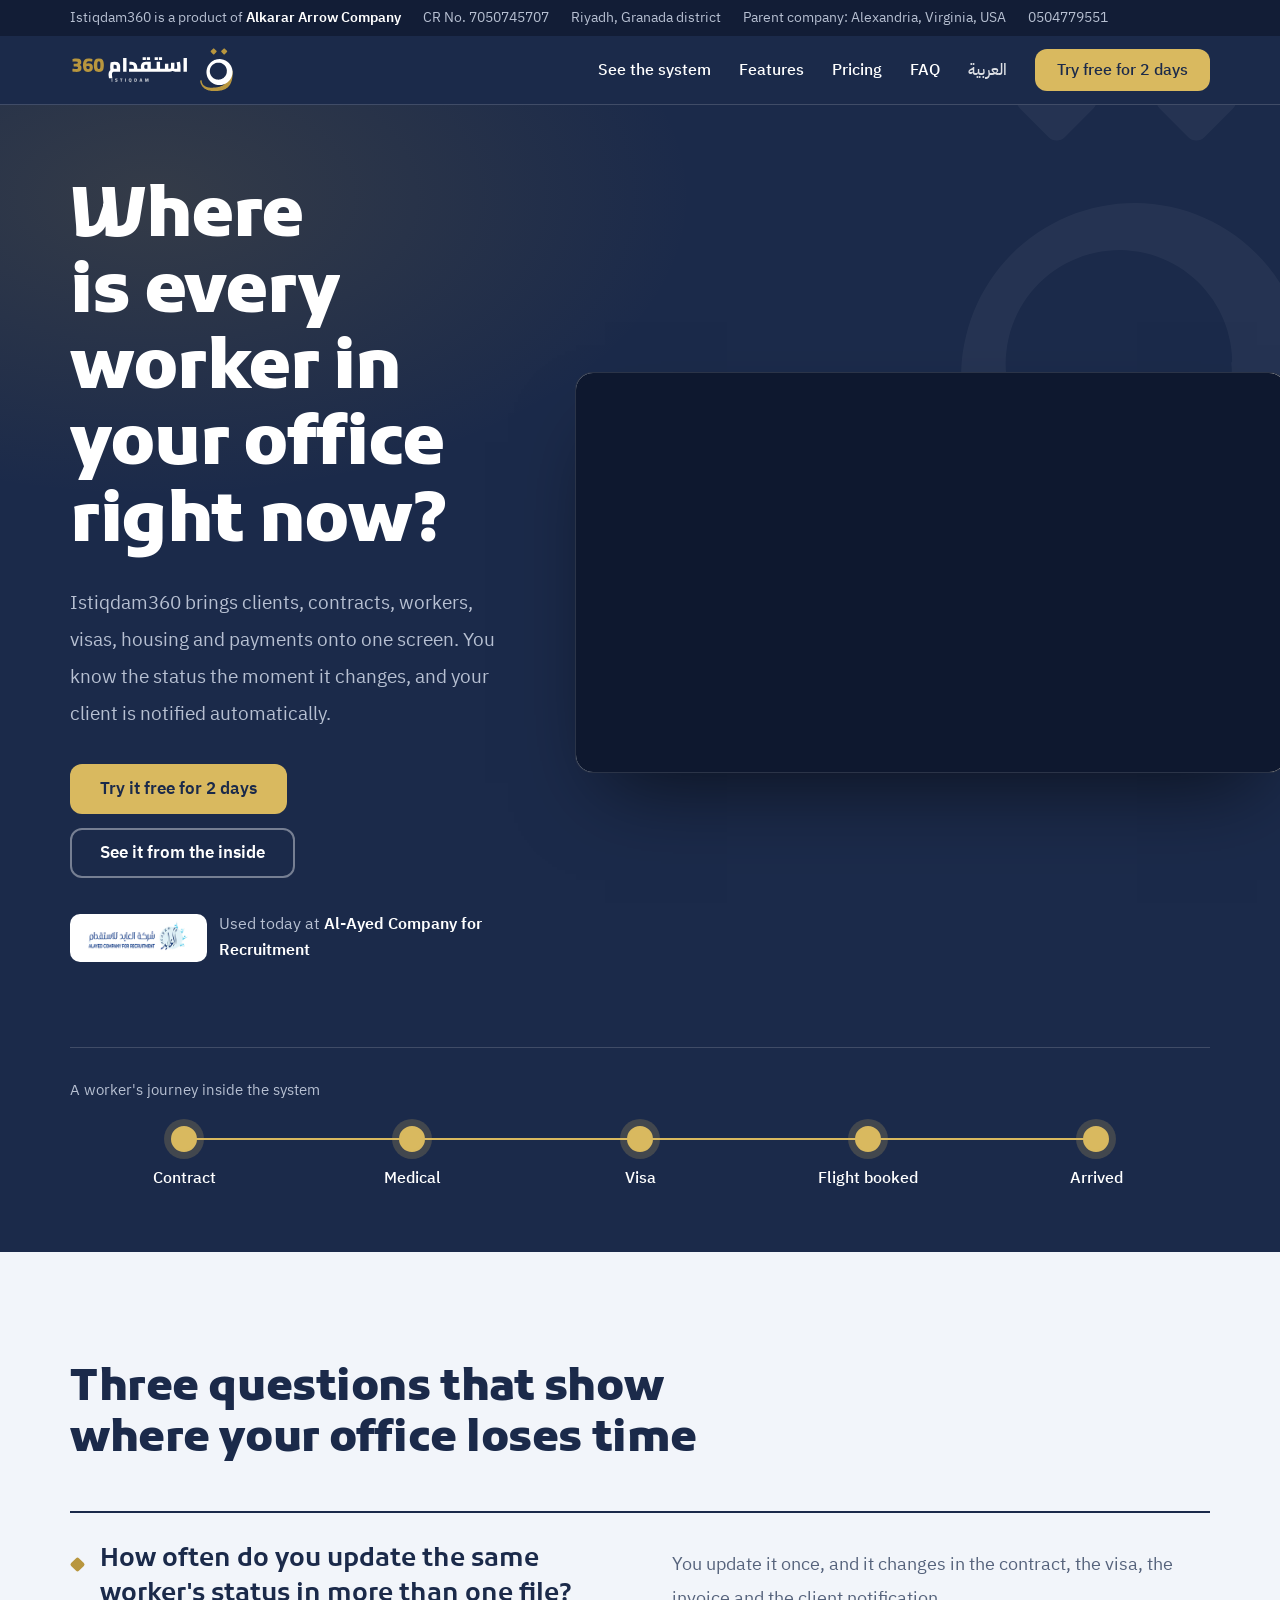
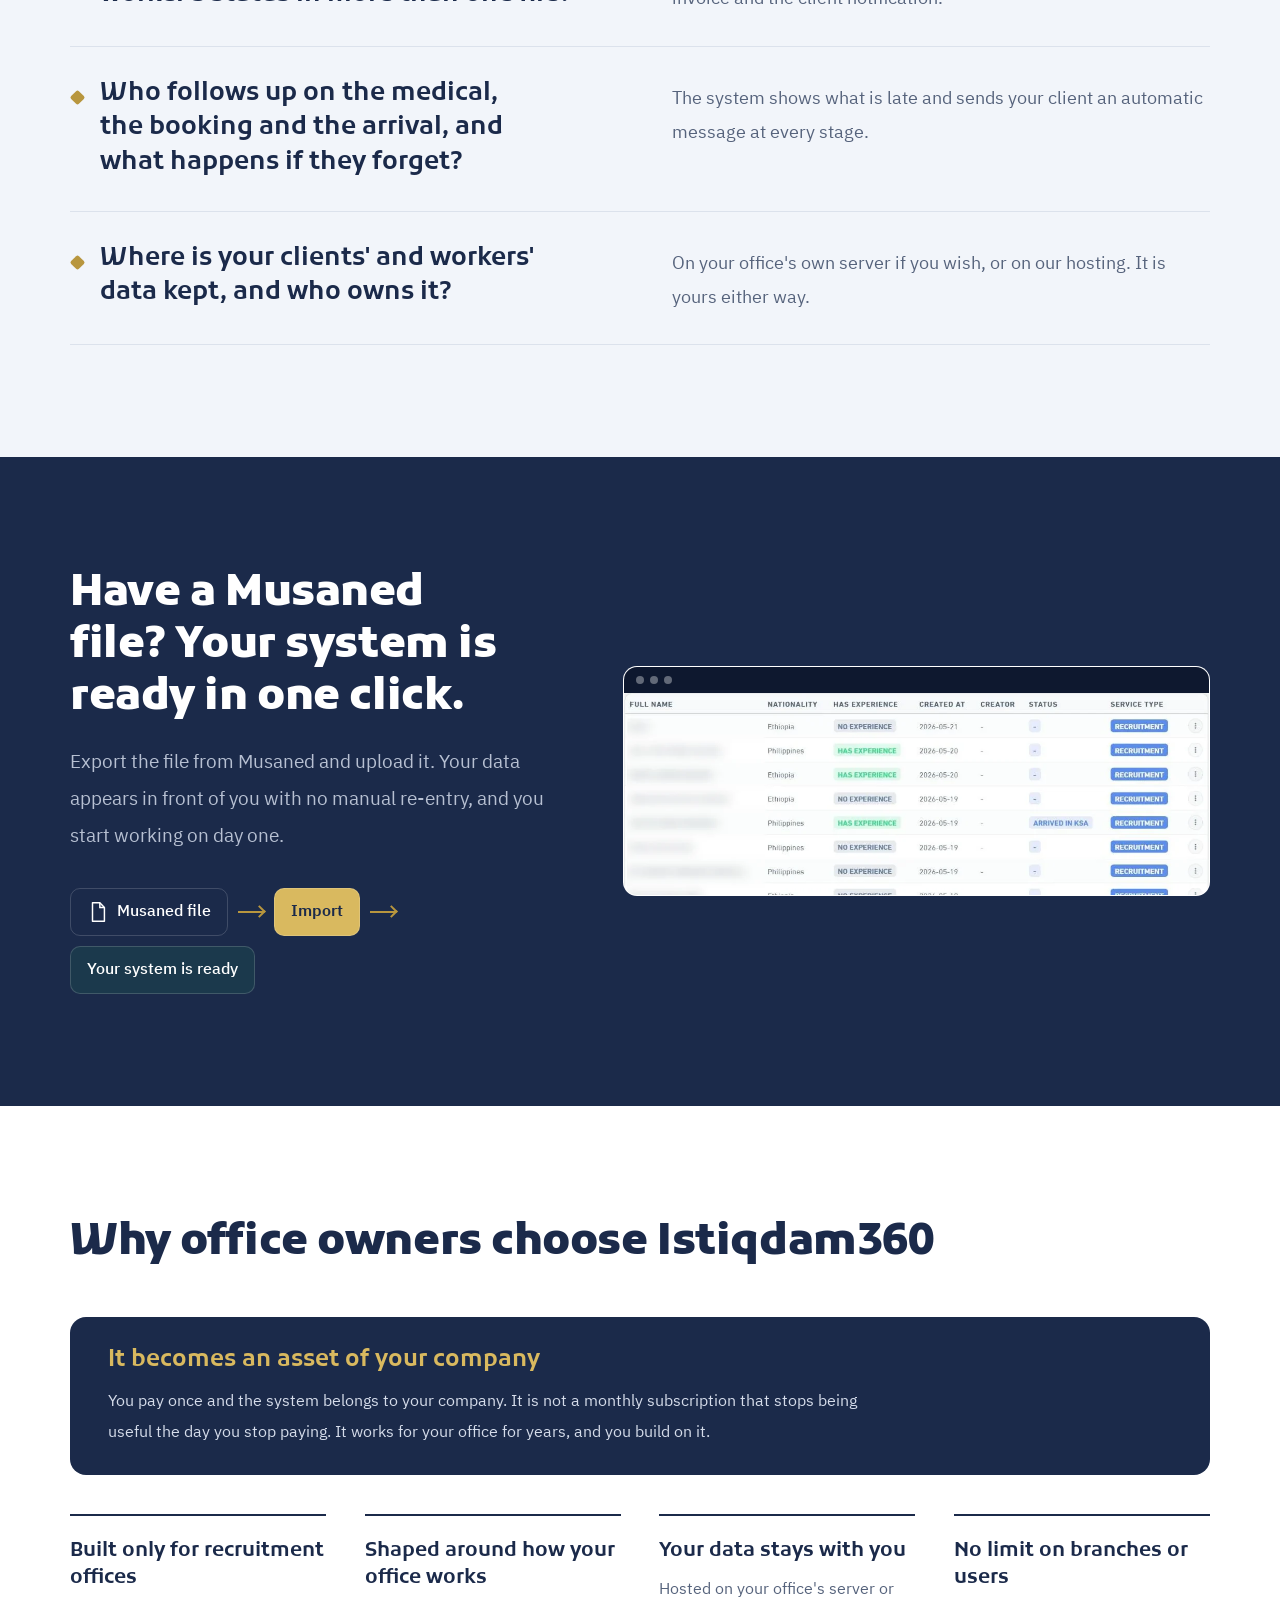
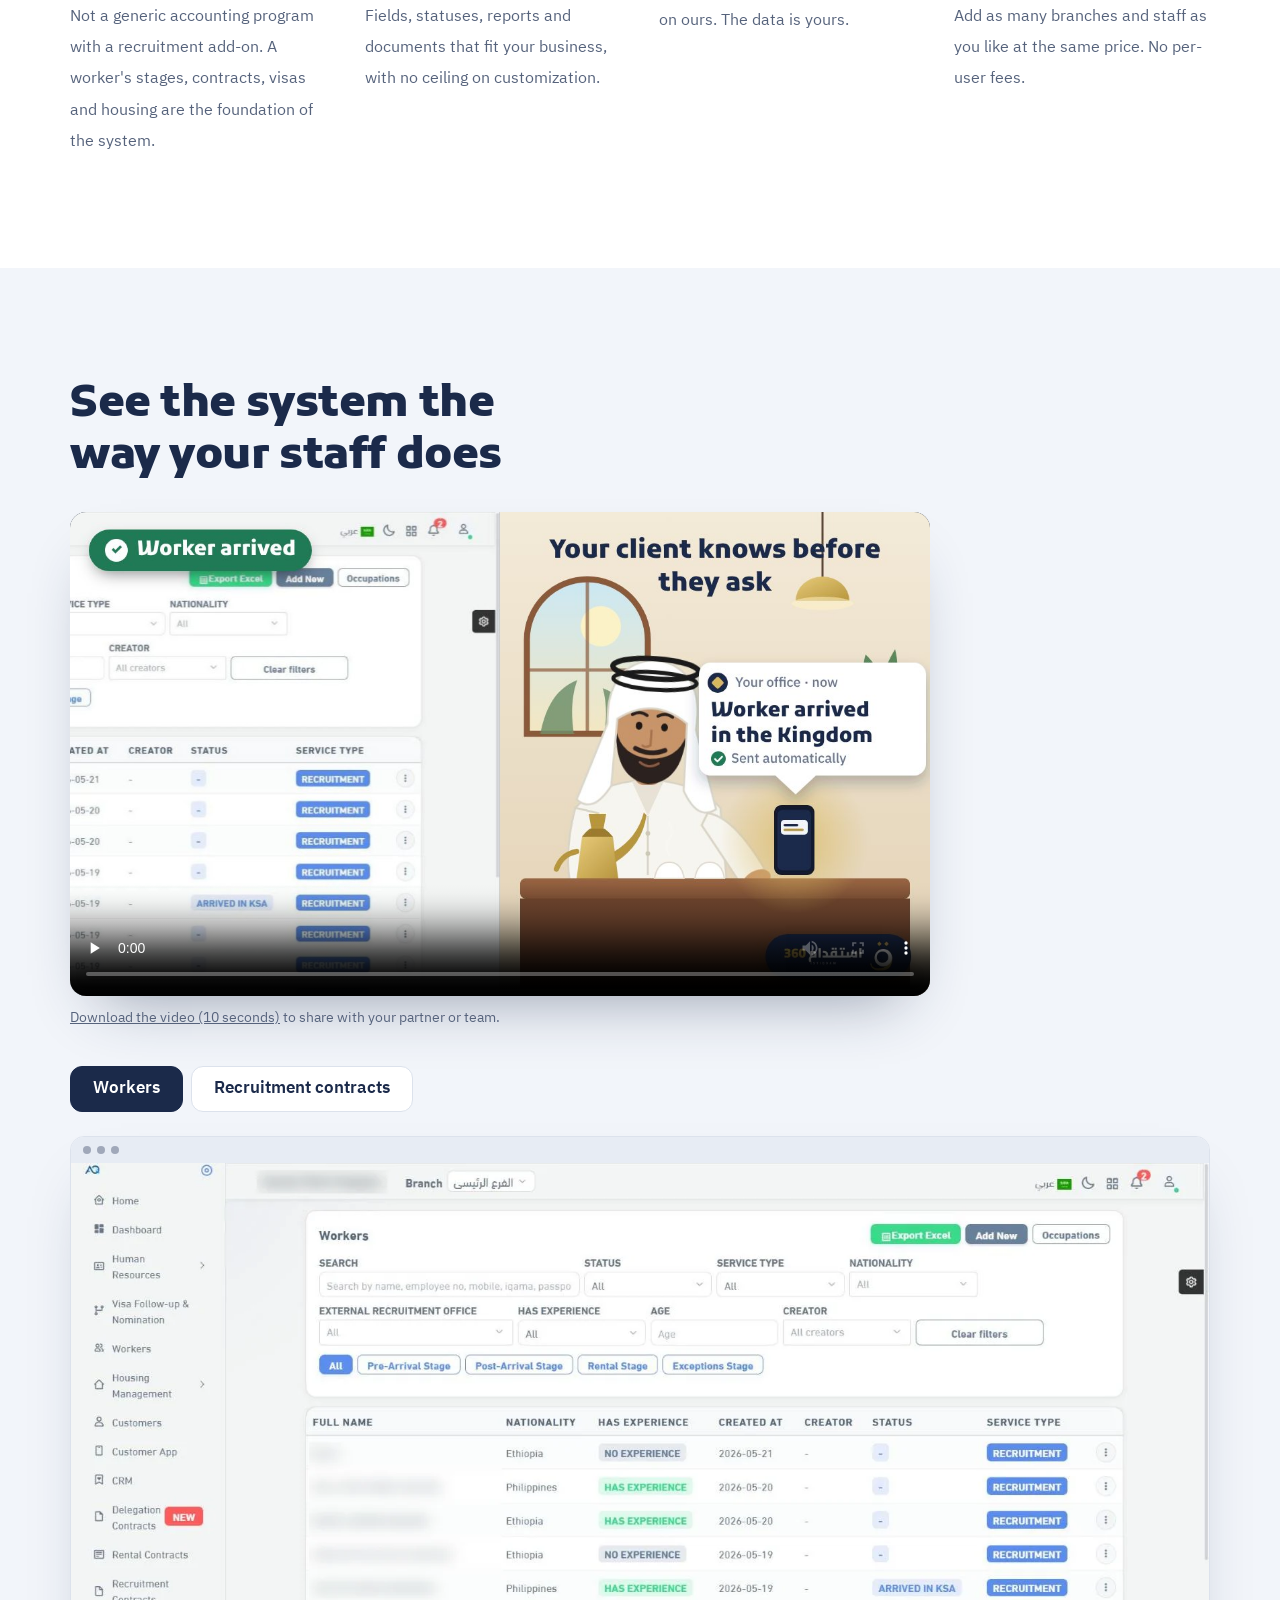
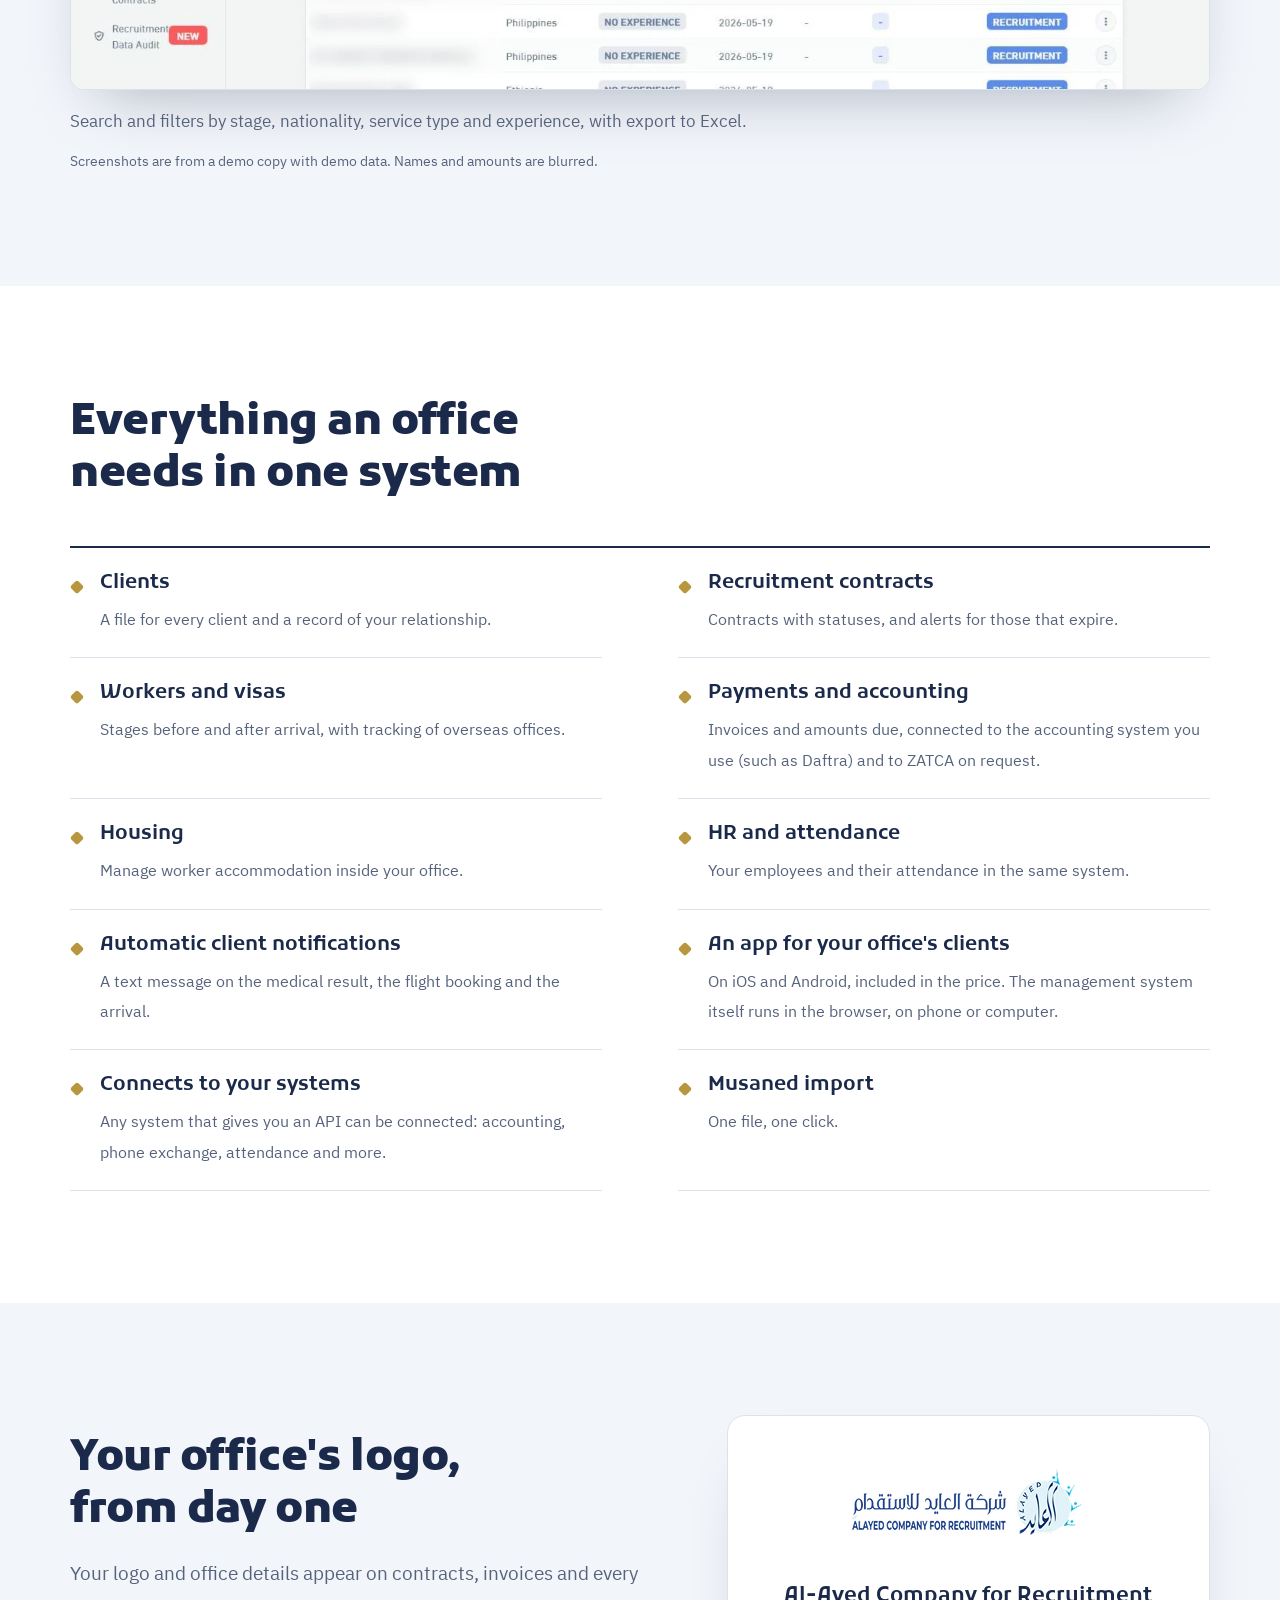
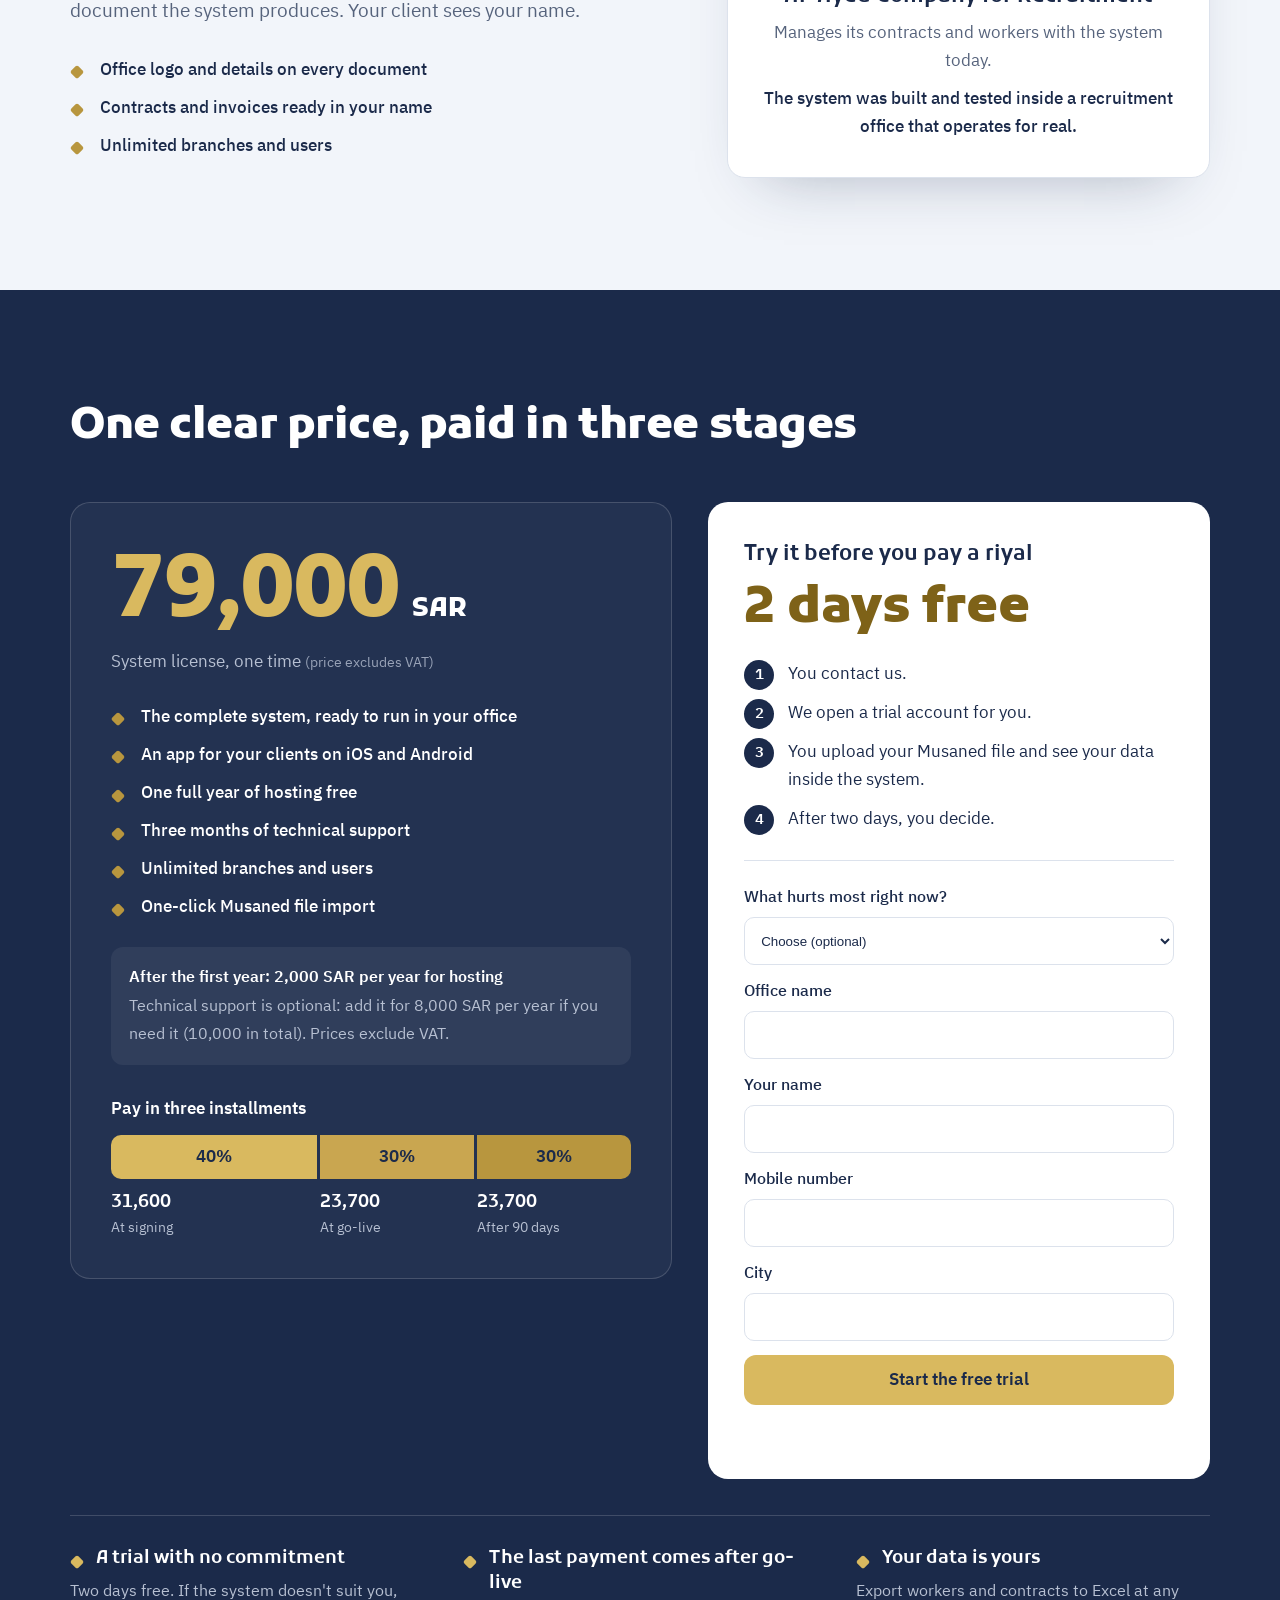
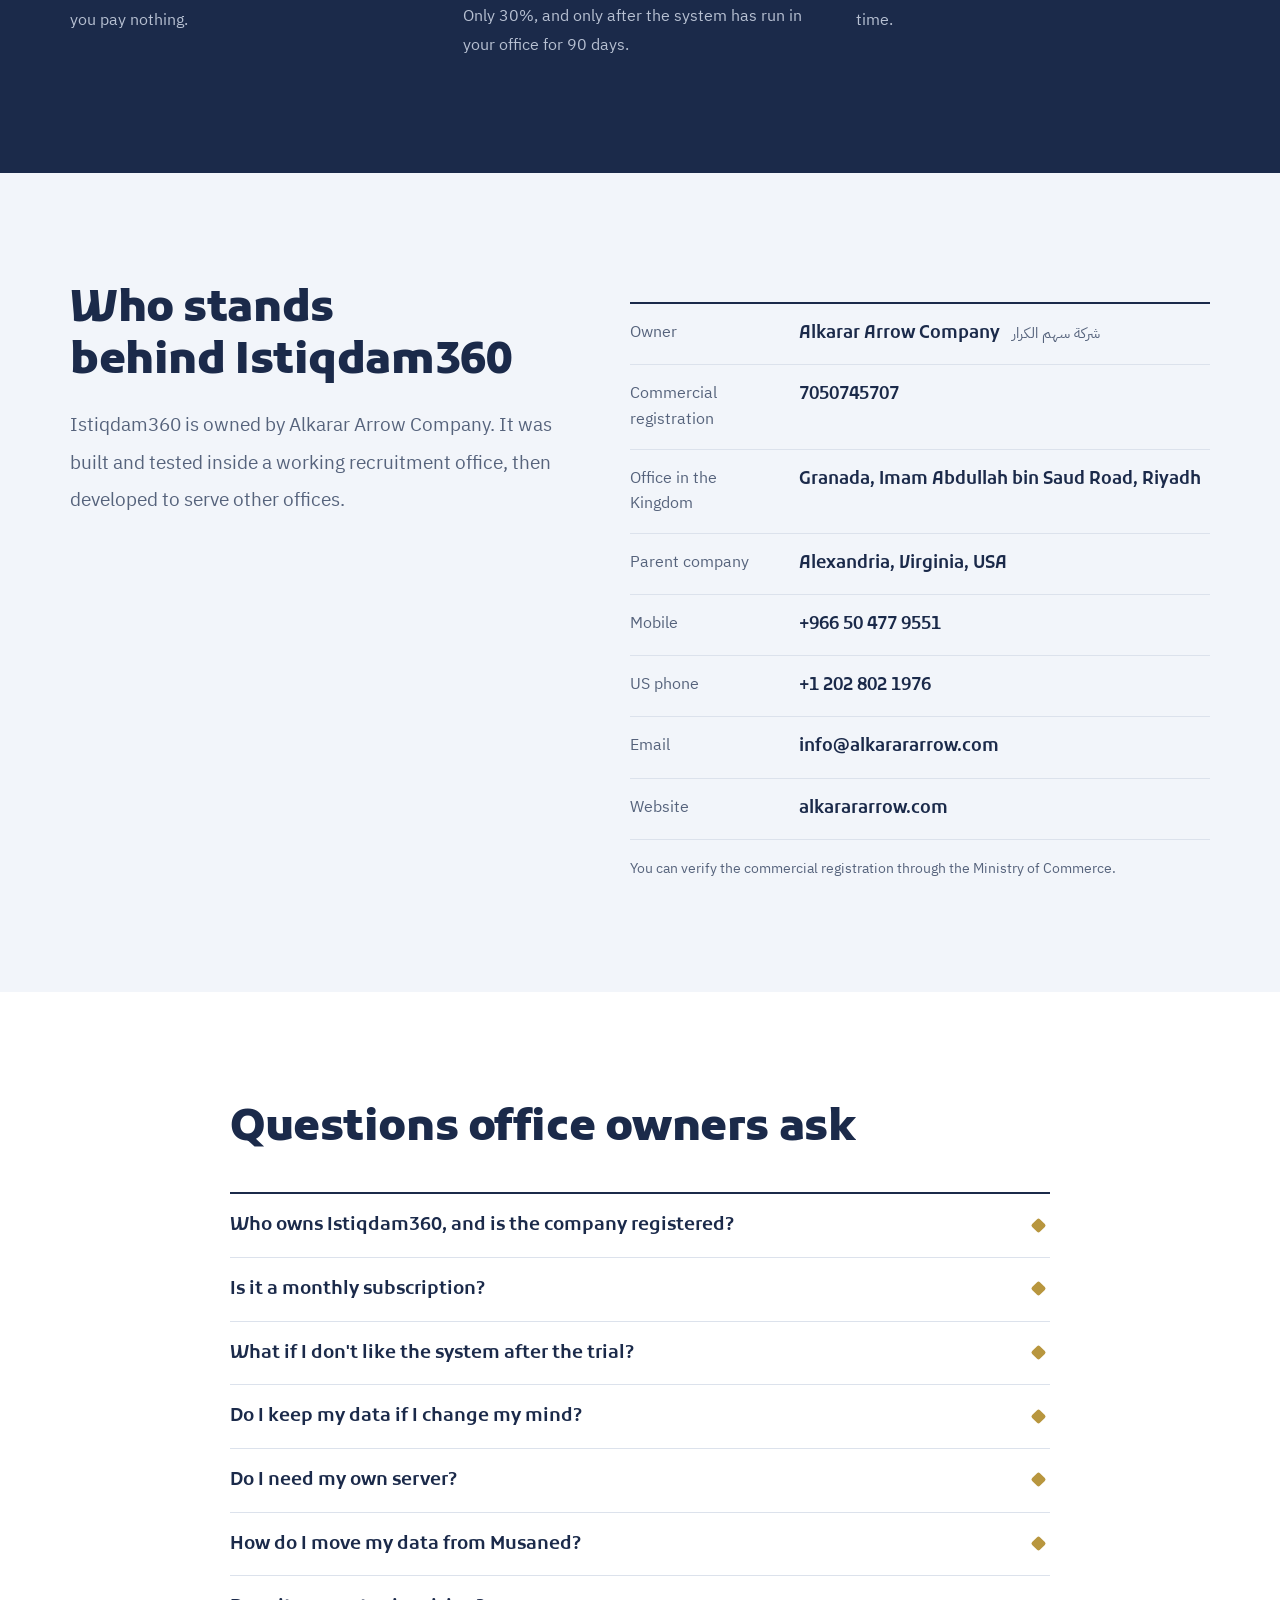
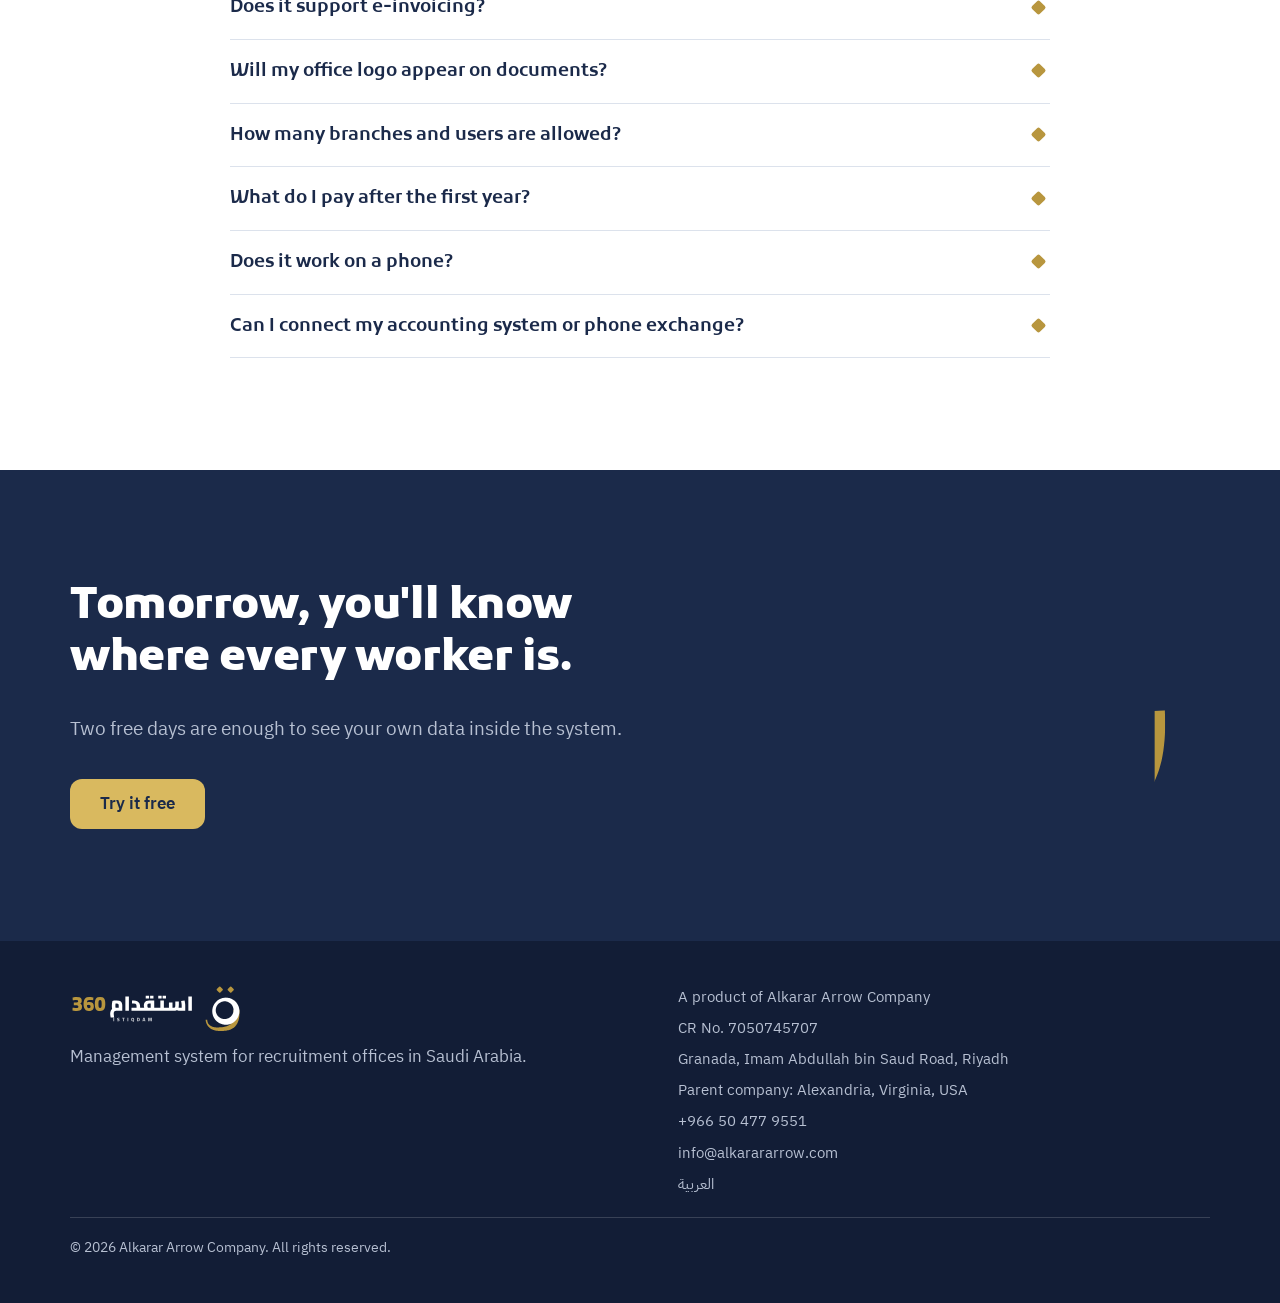
==== commit 0c4dd7f8: "Make technical support after year one optional (AR + EN) Co-Authored-By: Claude Sonnet 5.5 <noreply@" ====
--- a/en/index.html
+++ b/en/index.html
@@ -354,7 +354,7 @@
           <li>Unlimited branches and users</li>
           <li>One-click Musaned file import</li>
         </ul>
-        <p class="renew"><strong>After the first year: 10,000 SAR per year</strong><br>2,000 for hosting and 8,000 for technical support. Prices exclude VAT.</p>
+        <p class="renew"><strong>After the first year: 2,000 SAR per year for hosting</strong><br>Technical support is optional: add it for 8,000 SAR per year if you need it (10,000 in total). Prices exclude VAT.</p>
 
         <div class="split" aria-label="Payment schedule">
           <p class="split-title">Pay in three installments</p>
@@ -435,7 +435,7 @@
     <h2 class="h2">Questions office owners ask</h2>
     <div class="faq">
       <details><summary>Who owns Istiqdam360, and is the company registered?</summary><p>It is owned by Alkarar Arrow Company, commercial registration 7050745707, with an office in Riyadh and a parent company in Alexandria, Virginia, USA. You can verify the registration through the Ministry of Commerce.</p></details>
-      <details><summary>Is it a monthly subscription?</summary><p>No. You pay for the system once and it becomes an asset of your company. After the first year you pay only 10,000 SAR per year for hosting and technical support.</p></details>
+      <details><summary>Is it a monthly subscription?</summary><p>No. You pay for the system once and it becomes an asset of your company. After the first year you pay 2,000 SAR per year for hosting, and technical support is optional at 8,000 SAR per year.</p></details>
       <details><summary>What if I don't like the system after the trial?</summary><p>You pay nothing. The trial is free and carries no commitment.</p></details>
       <details><summary>Do I keep my data if I change my mind?</summary><p>Yes. You can export workers and contracts to Excel at any time. Your data is yours.</p></details>
       <details><summary>Do I need my own server?</summary><p>No. The first year of hosting is free with us. If you prefer your data to stay on your office's server, we install the system there.</p></details>
@@ -443,7 +443,7 @@
       <details><summary>Does it support e-invoicing?</summary><p>We connect the system to ZATCA if you want that.</p></details>
       <details><summary>Will my office logo appear on documents?</summary><p>Yes. Your logo and office details appear on contracts, invoices and every document.</p></details>
       <details><summary>How many branches and users are allowed?</summary><p>No limit on either, at the same price.</p></details>
-      <details><summary>What do I pay after the first year?</summary><p>10,000 SAR per year: 2,000 for hosting and 8,000 for technical support. All prices exclude VAT.</p></details>
+      <details><summary>What do I pay after the first year?</summary><p>2,000 SAR per year for hosting. Technical support is optional: add it for 8,000 SAR per year if you want it (10,000 in total). All prices exclude VAT.</p></details>
       <details><summary>Does it work on a phone?</summary><p>The management system runs in the browser, so you can open it on a phone or a computer. Your office's clients get an iOS and Android app, included in the price.</p></details>
       <details><summary>Can I connect my accounting system or phone exchange?</summary><p>Yes. We connect the system to anything that gives you an API, whether accounting, phone exchange, attendance or anything else.</p></details>
     </div>
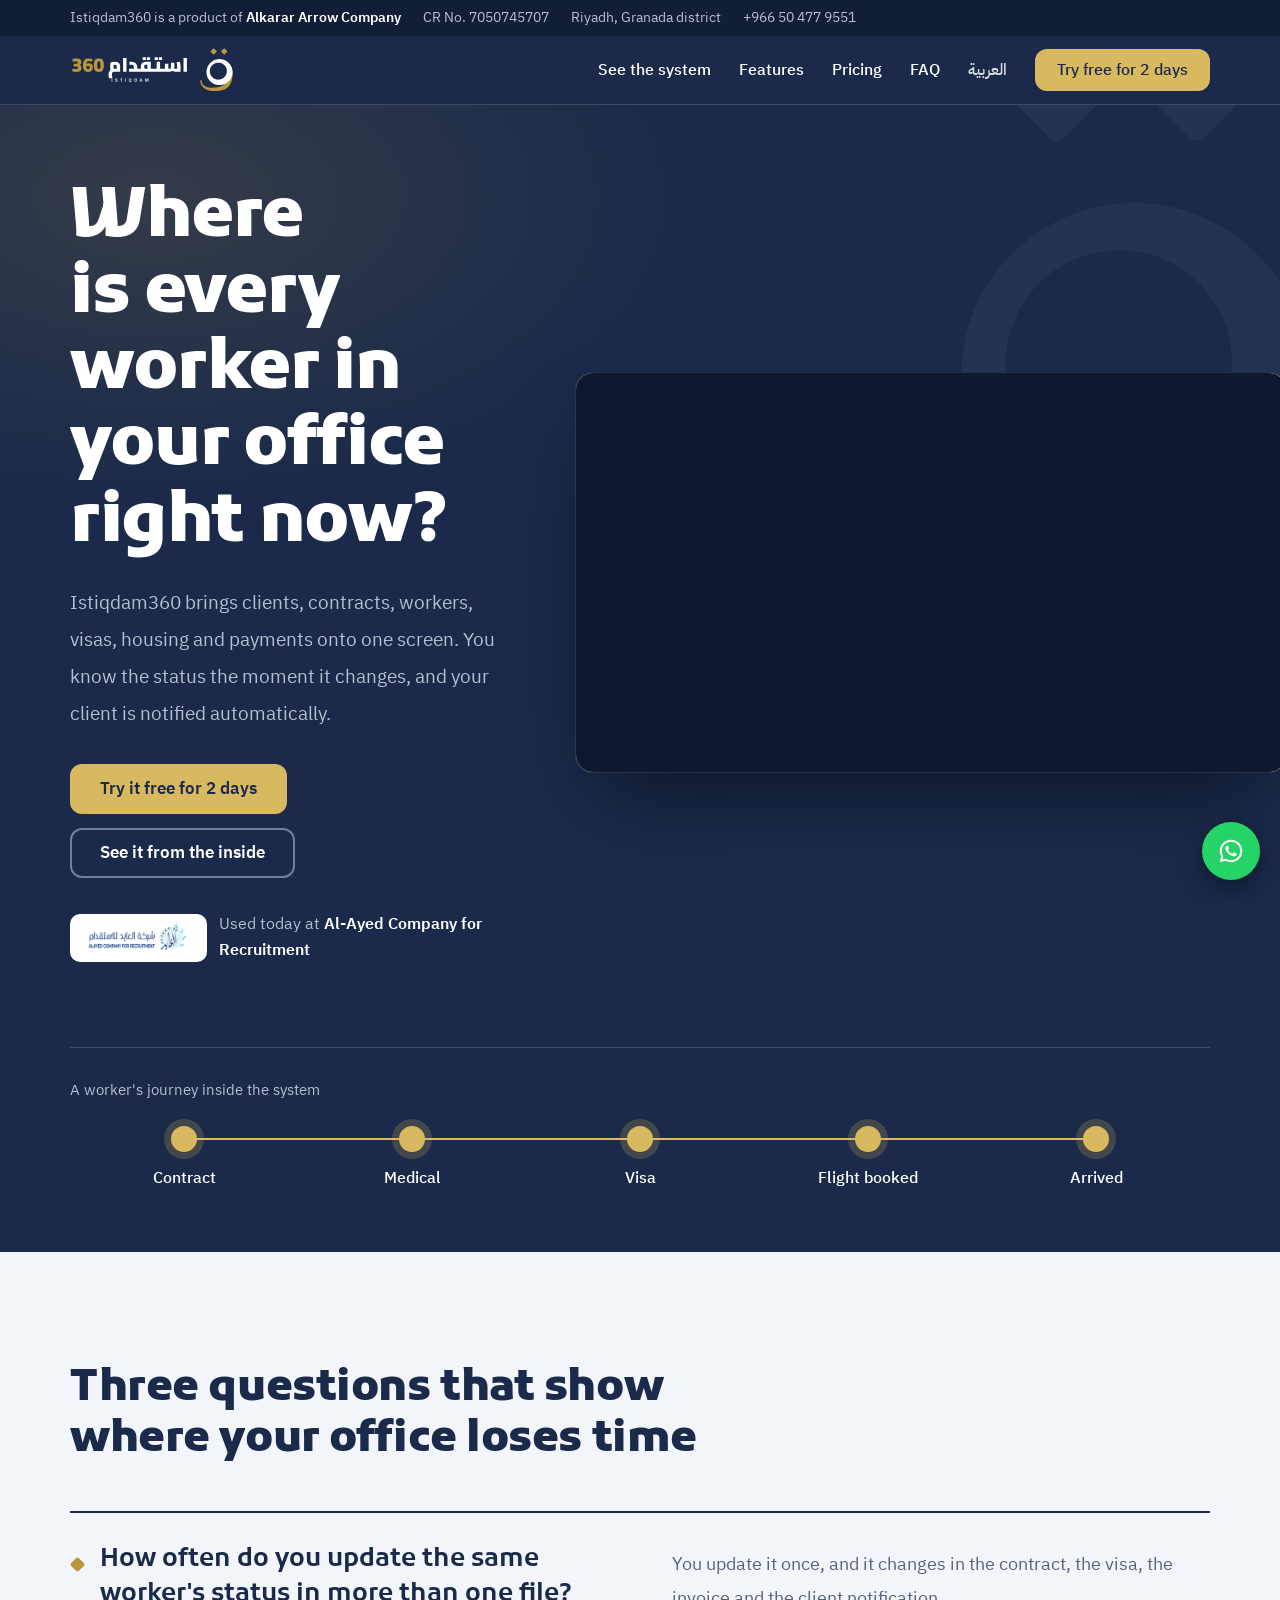
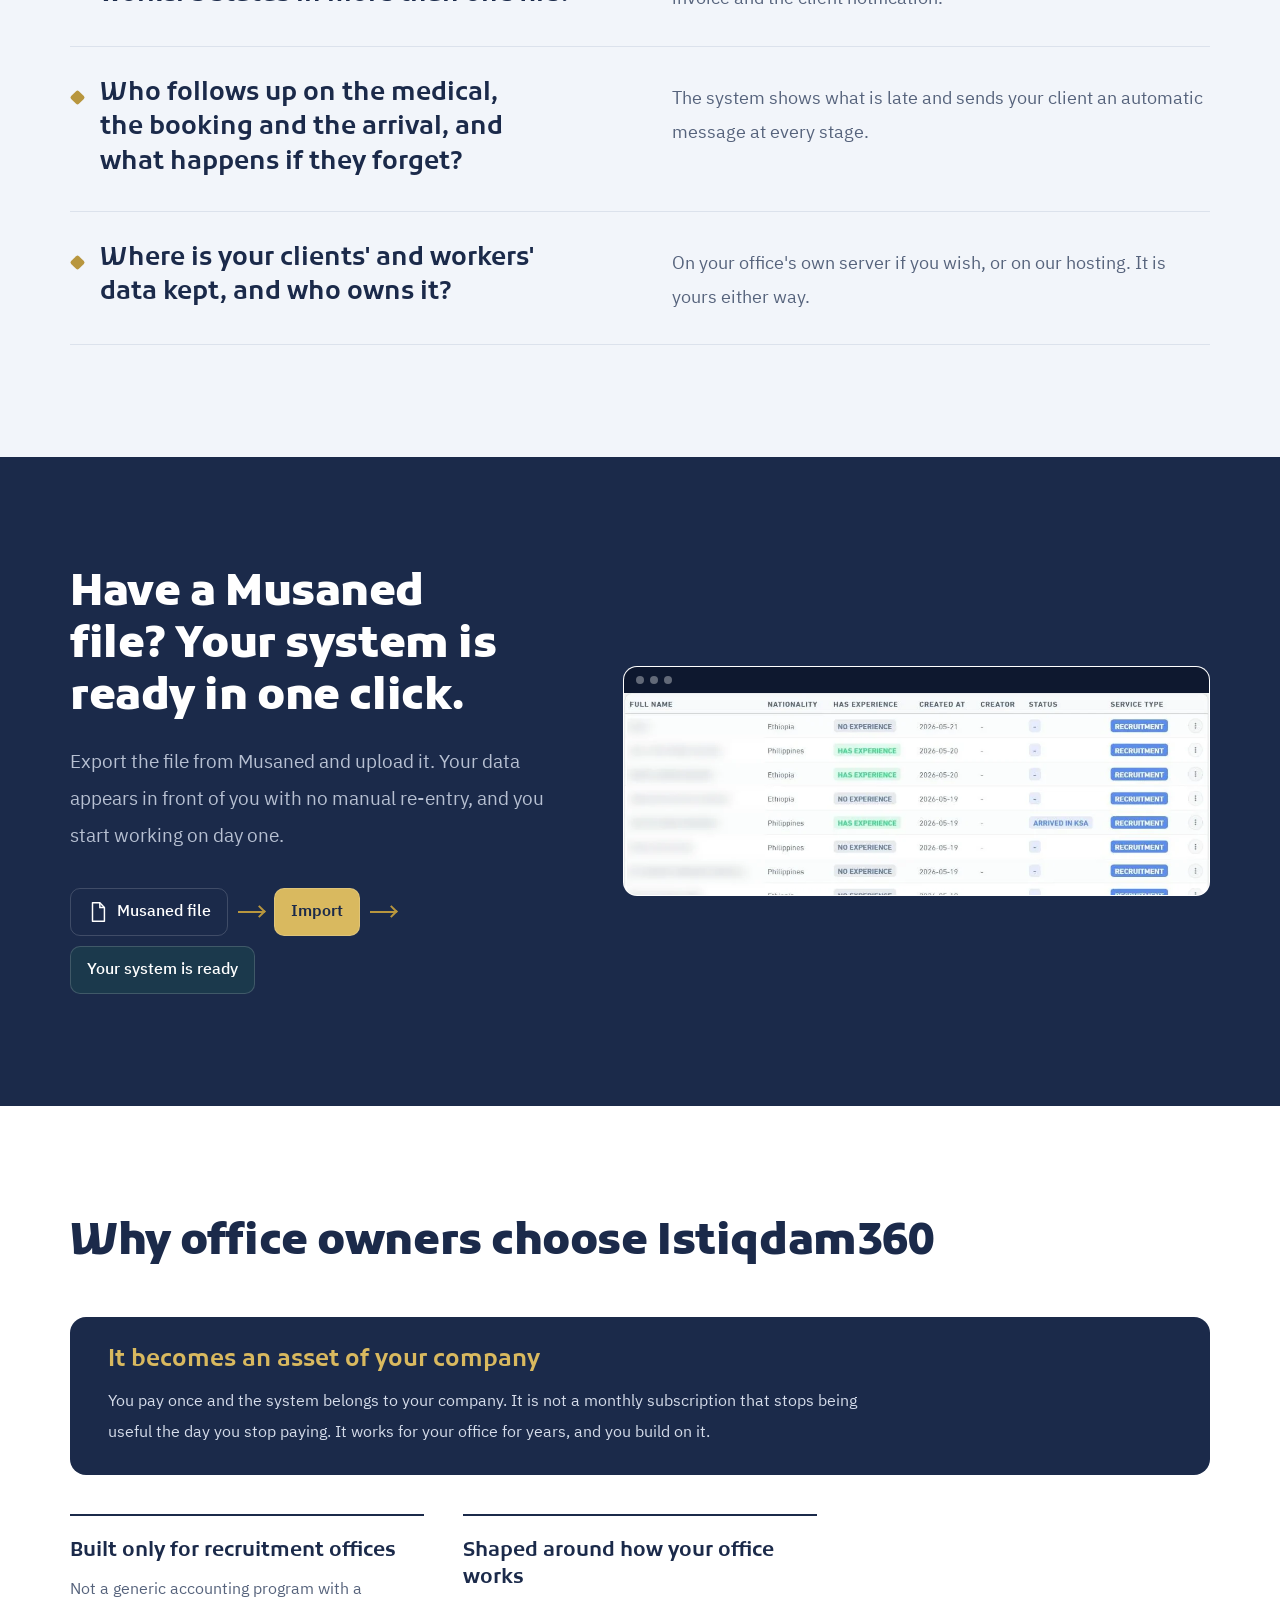
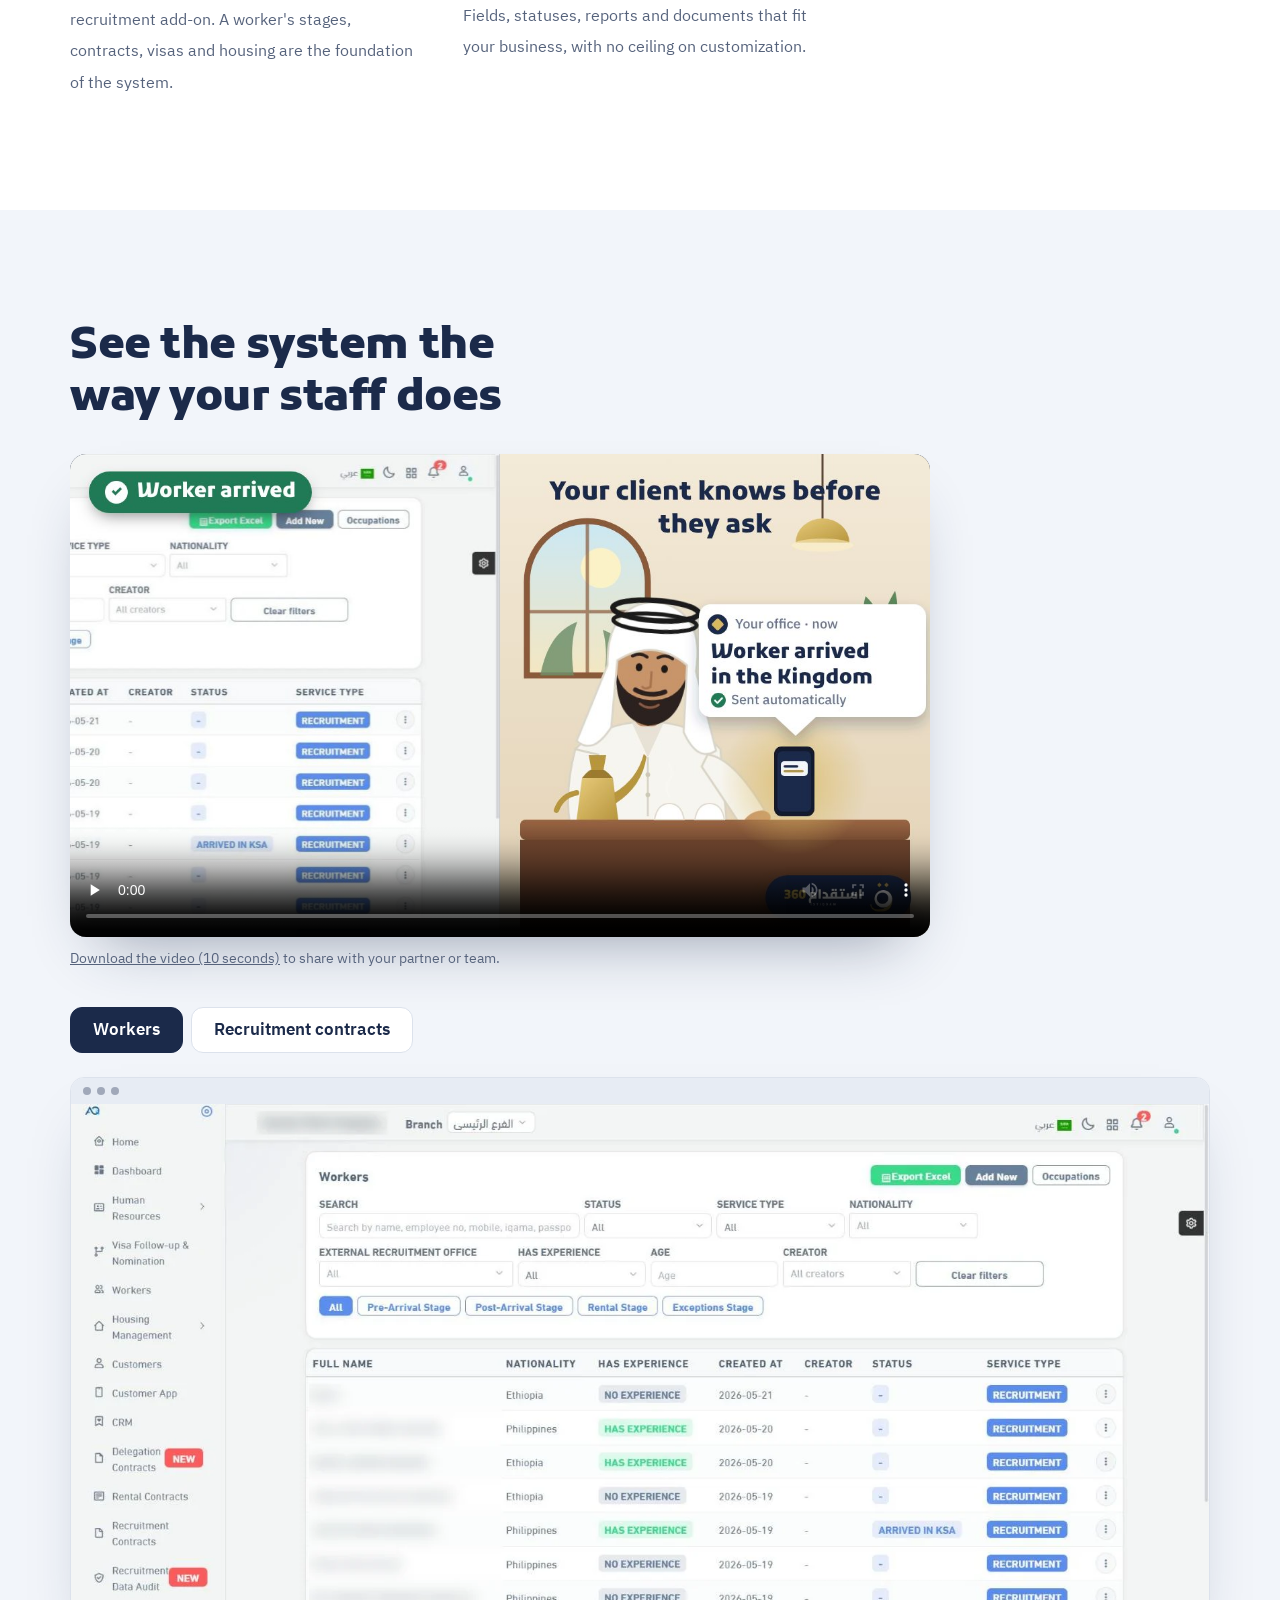
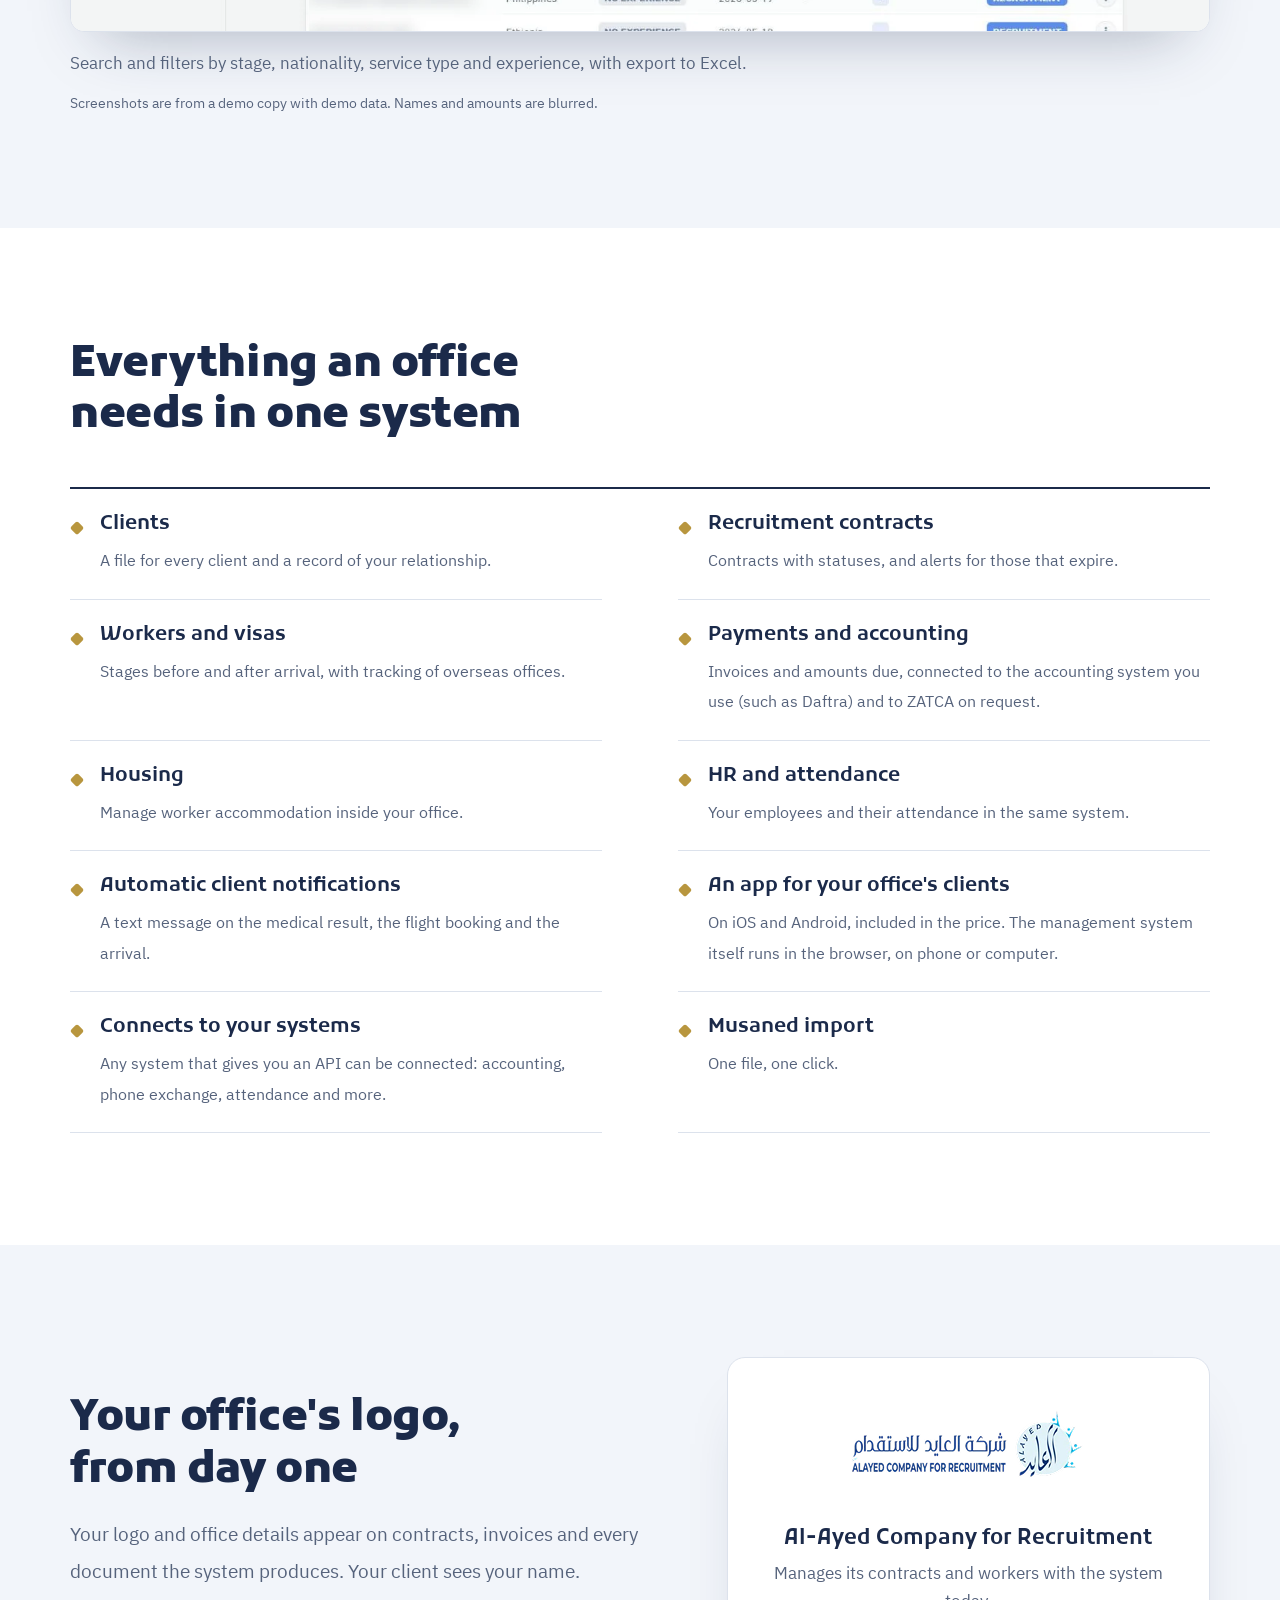
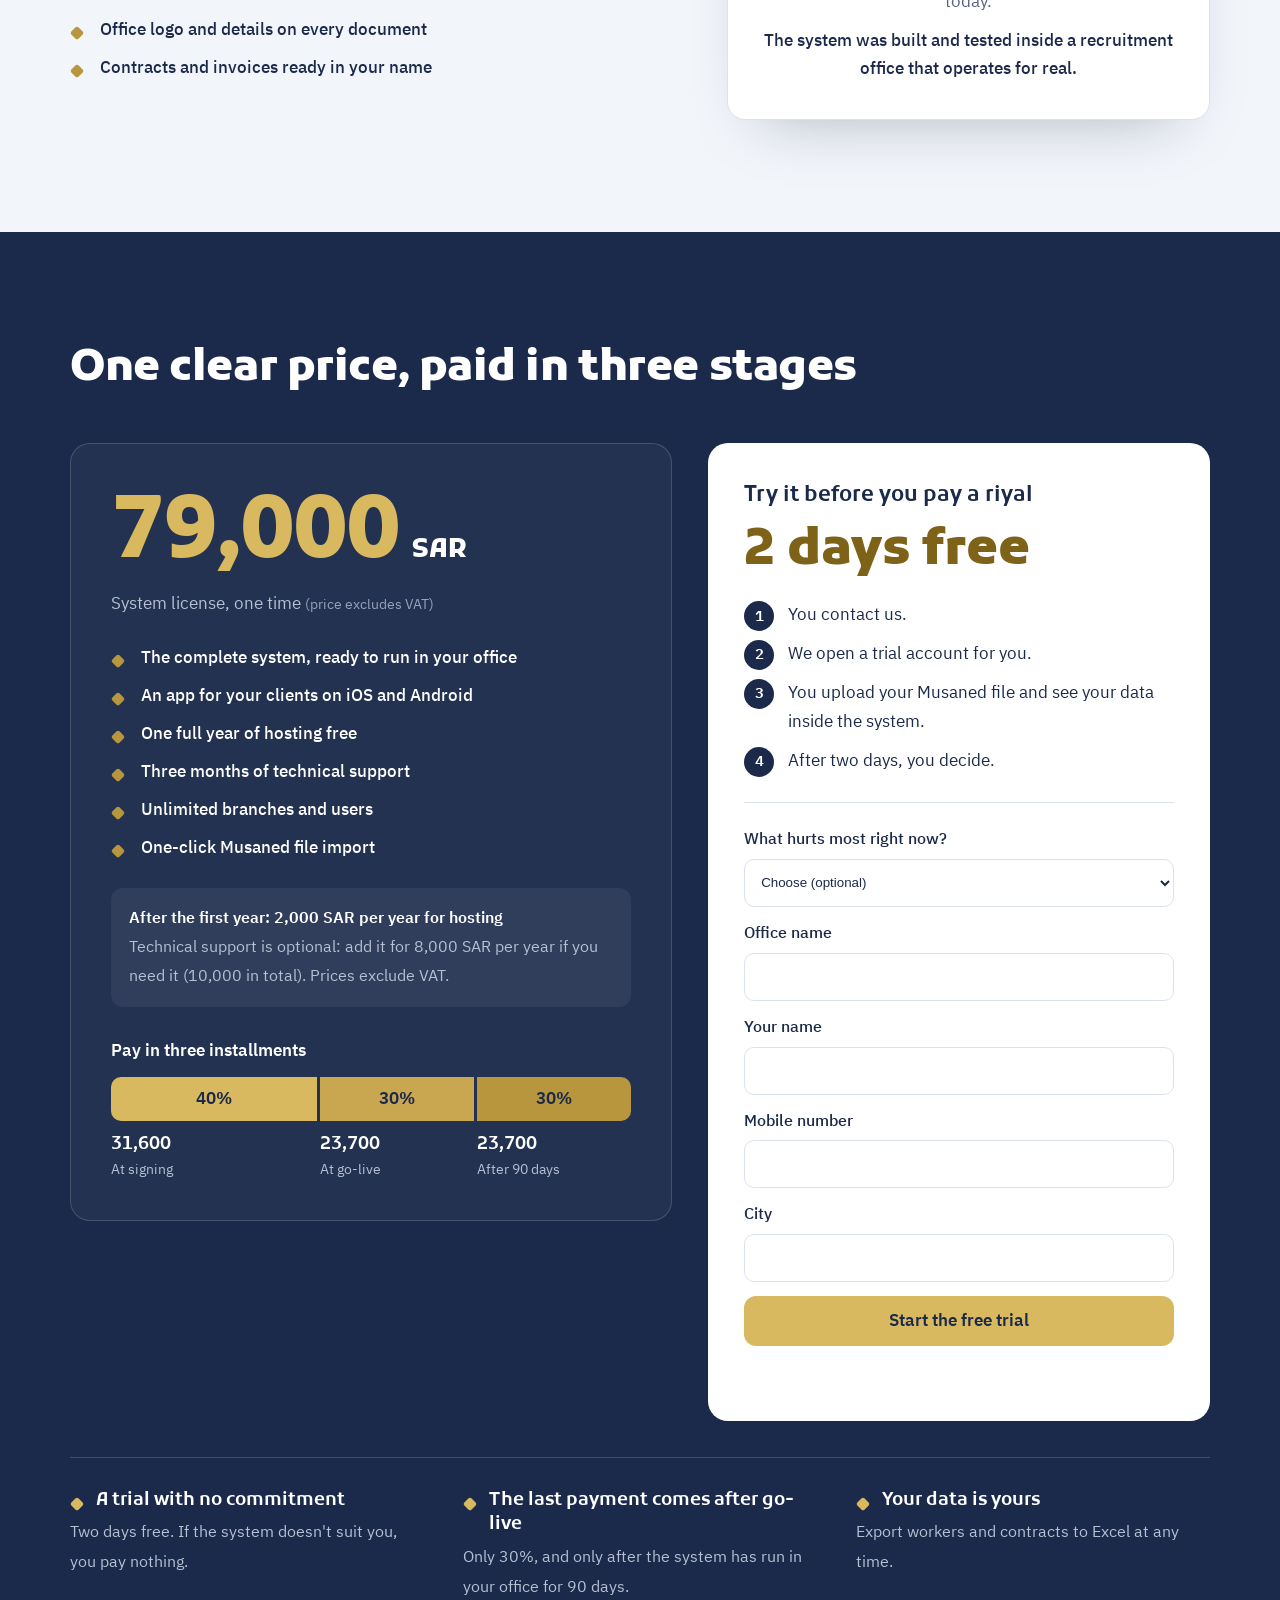
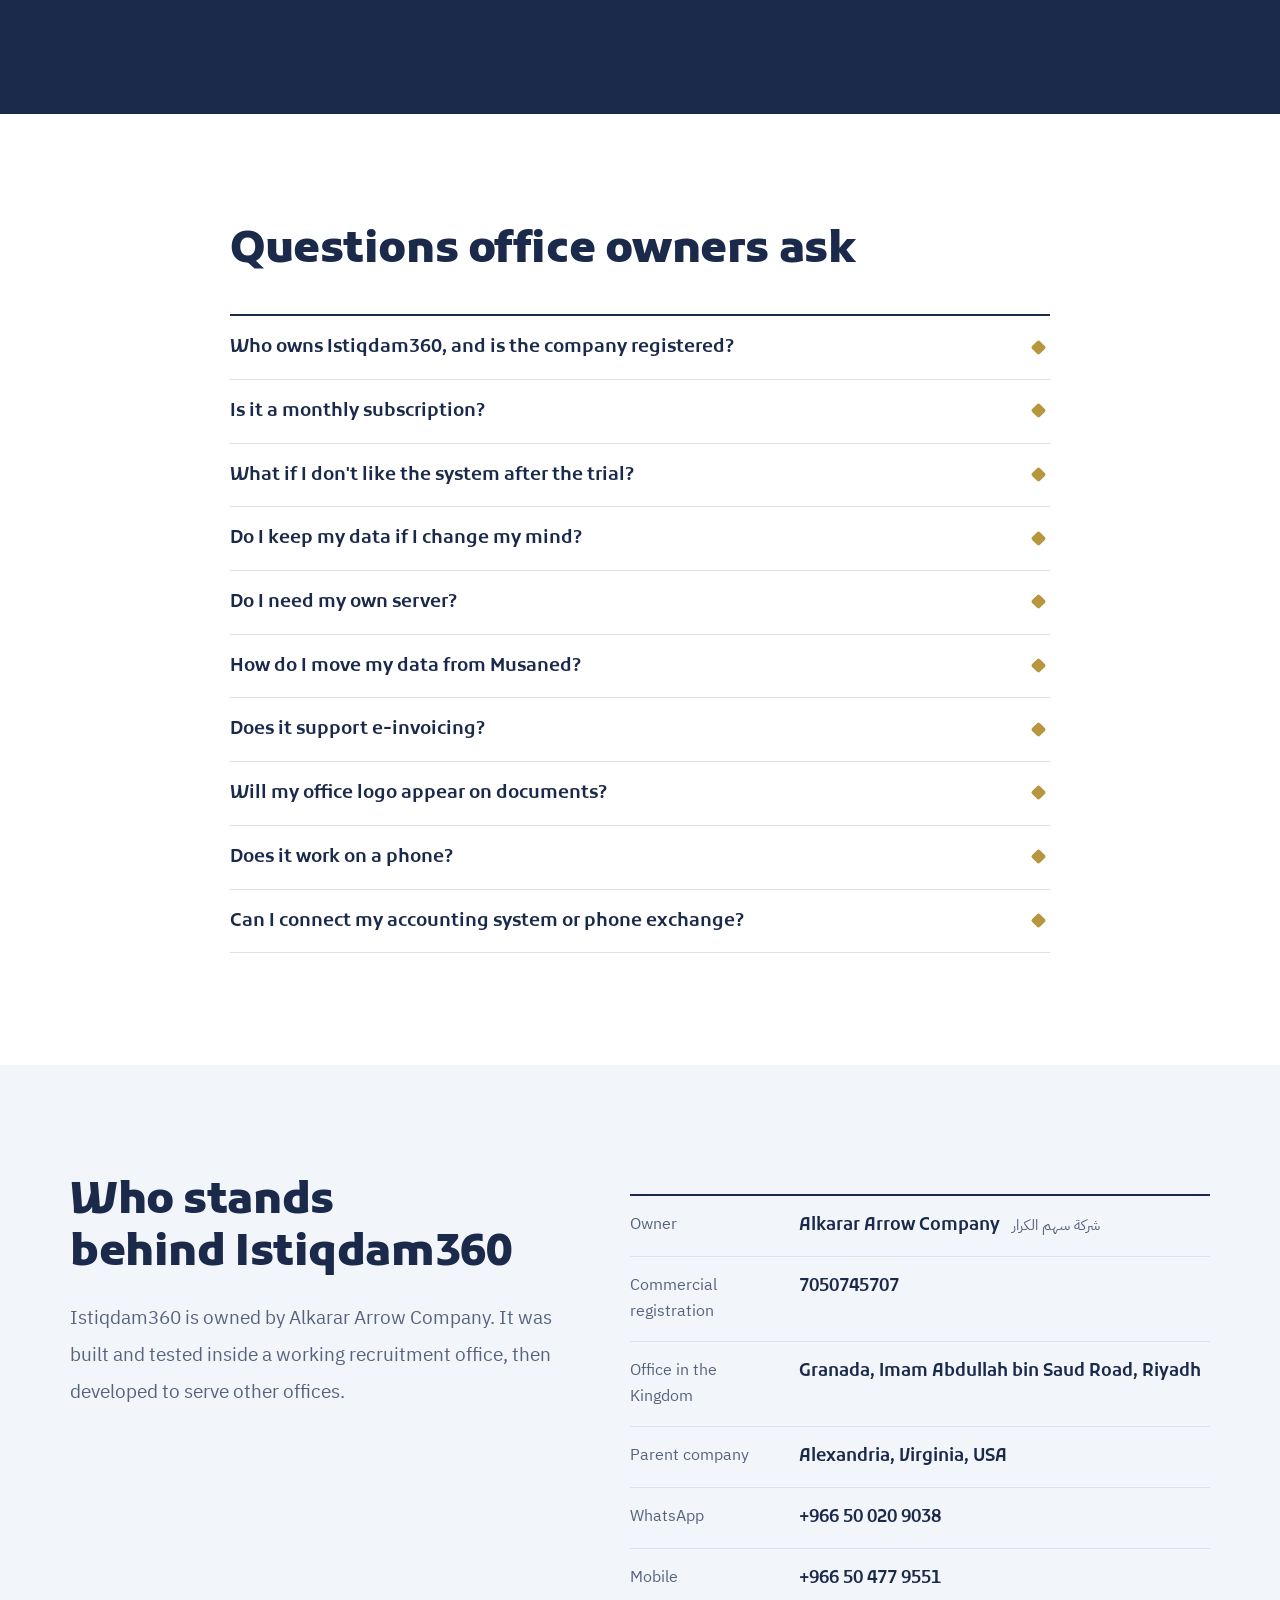
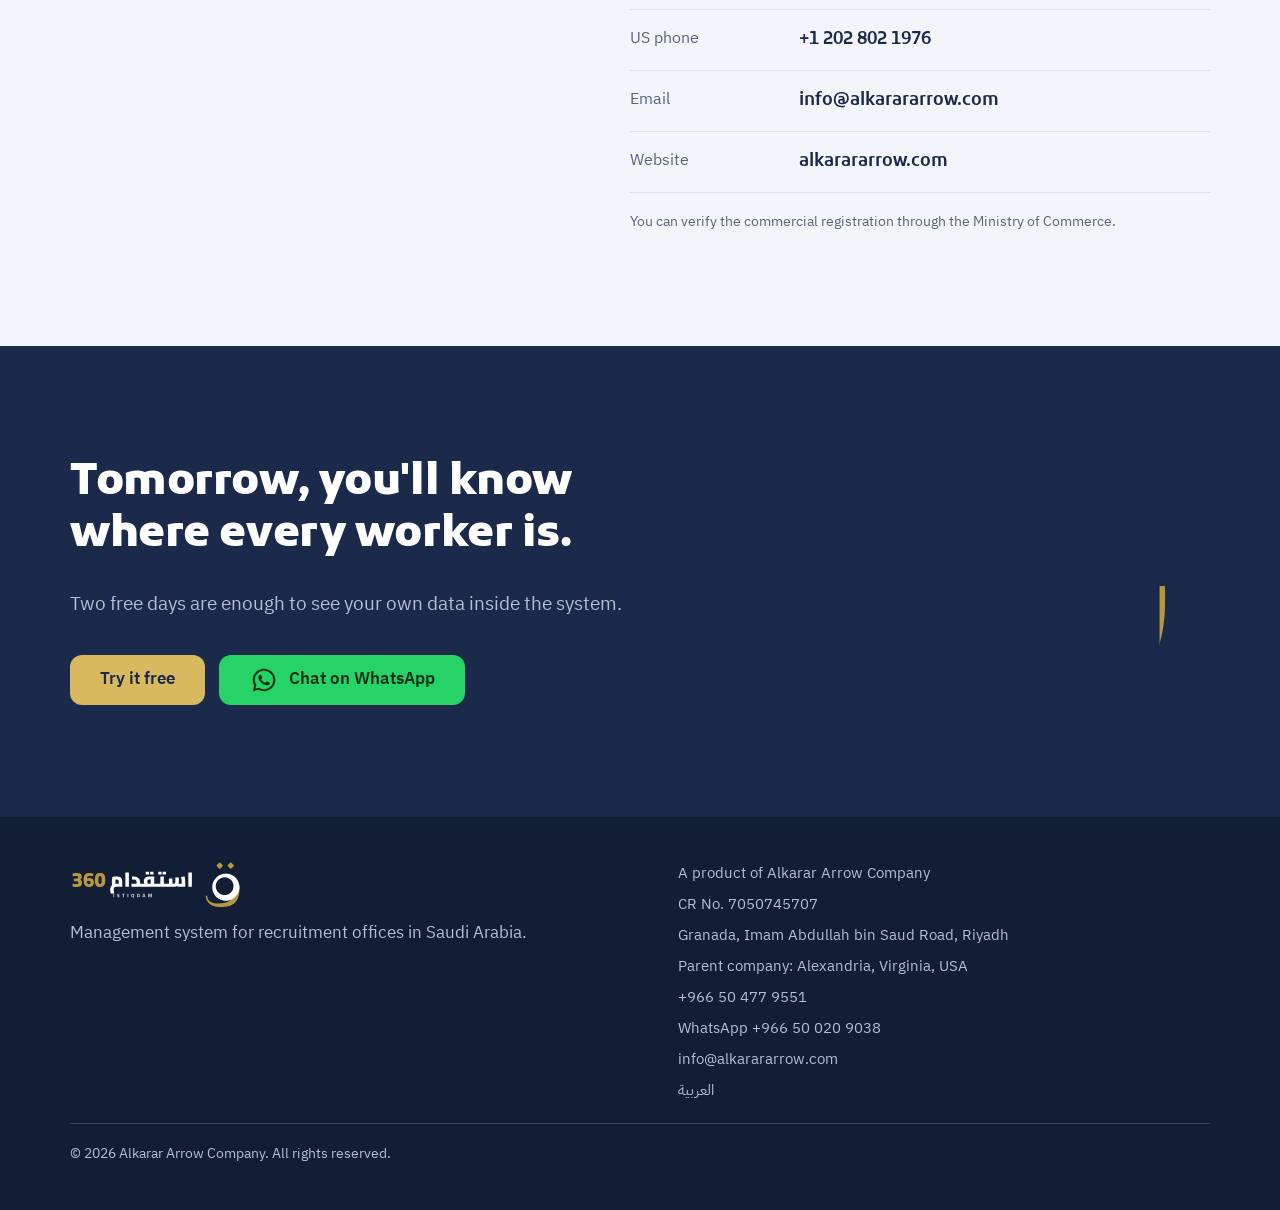
==== commit cb0836ac: "WhatsApp button, trim repeated claims, FAQ next to pricing, grammar fix (AR + EN) Co-Authored-By: Cl" ====
--- a/en/index.html
+++ b/en/index.html
@@ -42,8 +42,7 @@
     <span>Istiqdam360 is a product of <strong>Alkarar Arrow Company</strong></span>
     <span>CR No. <bdi dir="ltr">7050745707</bdi></span>
     <span class="hide-sm">Riyadh, Granada district</span>
-    <span class="hide-sm">Parent company: Alexandria, Virginia, USA</span>
-    <span><a href="tel:+966504779551" dir="ltr">0504779551</a></span>
+    <span><a href="tel:+966504779551" dir="ltr">+966 50 477 9551</a></span>
   </div>
 </div>
 
@@ -256,14 +255,6 @@
         <h3>Shaped around how your office works</h3>
         <p>Fields, statuses, reports and documents that fit your business, with no ceiling on customization.</p>
       </article>
-      <article>
-        <h3>Your data stays with you</h3>
-        <p>Hosted on your office's server or on ours. The data is yours.</p>
-      </article>
-      <article>
-        <h3>No limit on branches or users</h3>
-        <p>Add as many branches and staff as you like at the same price. No per-user fees.</p>
-      </article>
     </div>
   </div>
 </section>
@@ -326,7 +317,6 @@
       <ul class="ticks">
         <li>Office logo and details on every document</li>
         <li>Contracts and invoices ready in your name</li>
-        <li>Unlimited branches and users</li>
       </ul>
     </div>
     <aside class="client">
@@ -406,29 +396,6 @@
   </div>
 </section>
 
-<!-- COMPANY -->
-<section class="sec sec-paper" id="company">
-  <div class="wrap company">
-    <div>
-      <h2 class="h2">Who stands behind Istiqdam360</h2>
-      <p class="lead">Istiqdam360 is owned by Alkarar Arrow Company. It was built and tested inside a working recruitment office, then developed to serve other offices.</p>
-    </div>
-    <div>
-      <dl class="facts">
-        <div><dt>Owner</dt><dd>Alkarar Arrow Company <span class="en" dir="ltr">شركة سهم الكرار</span></dd></div>
-        <div><dt>Commercial registration</dt><dd><bdi dir="ltr">7050745707</bdi></dd></div>
-        <div><dt>Office in the Kingdom</dt><dd>Granada, Imam Abdullah bin Saud Road, Riyadh</dd></div>
-        <div><dt>Parent company</dt><dd>Alexandria, Virginia, USA</dd></div>
-        <div><dt>Mobile</dt><dd><a href="tel:+966504779551" dir="ltr">+966 50 477 9551</a></dd></div>
-        <div><dt>US phone</dt><dd><a href="tel:+12028021976" dir="ltr">+1 202 802 1976</a></dd></div>
-        <div><dt>Email</dt><dd><a href="mailto:info@alkarararrow.com" dir="ltr">info@alkarararrow.com</a></dd></div>
-        <div><dt>Website</dt><dd><a href="https://alkarararrow.com" dir="ltr" rel="noopener">alkarararrow.com</a></dd></div>
-      </dl>
-      <p class="note">You can verify the commercial registration through the Ministry of Commerce.</p>
-    </div>
-  </div>
-</section>
-
 <!-- FAQ -->
 <section class="sec sec-white" id="faq">
   <div class="wrap faq-wrap">
@@ -442,10 +409,32 @@
       <details><summary>How do I move my data from Musaned?</summary><p>Export the file from Musaned and upload it. The system imports it in one click.</p></details>
       <details><summary>Does it support e-invoicing?</summary><p>We connect the system to ZATCA if you want that.</p></details>
       <details><summary>Will my office logo appear on documents?</summary><p>Yes. Your logo and office details appear on contracts, invoices and every document.</p></details>
-      <details><summary>How many branches and users are allowed?</summary><p>No limit on either, at the same price.</p></details>
-      <details><summary>What do I pay after the first year?</summary><p>2,000 SAR per year for hosting. Technical support is optional: add it for 8,000 SAR per year if you want it (10,000 in total). All prices exclude VAT.</p></details>
       <details><summary>Does it work on a phone?</summary><p>The management system runs in the browser, so you can open it on a phone or a computer. Your office's clients get an iOS and Android app, included in the price.</p></details>
       <details><summary>Can I connect my accounting system or phone exchange?</summary><p>Yes. We connect the system to anything that gives you an API, whether accounting, phone exchange, attendance or anything else.</p></details>
+    </div>
+  </div>
+</section>
+
+<!-- COMPANY -->
+<section class="sec sec-paper" id="company">
+  <div class="wrap company">
+    <div>
+      <h2 class="h2">Who stands behind Istiqdam360</h2>
+      <p class="lead">Istiqdam360 is owned by Alkarar Arrow Company. It was built and tested inside a working recruitment office, then developed to serve other offices.</p>
+    </div>
+    <div>
+      <dl class="facts">
+        <div><dt>Owner</dt><dd>Alkarar Arrow Company <span class="en" dir="ltr">شركة سهم الكرار</span></dd></div>
+        <div><dt>Commercial registration</dt><dd><bdi dir="ltr">7050745707</bdi></dd></div>
+        <div><dt>Office in the Kingdom</dt><dd>Granada, Imam Abdullah bin Saud Road, Riyadh</dd></div>
+        <div><dt>Parent company</dt><dd>Alexandria, Virginia, USA</dd></div>
+        <div><dt>WhatsApp</dt><dd><a href="https://wa.me/966500209038?text=Hello%2C%20I%27d%20like%20to%20try%20Istiqdam360" dir="ltr" rel="noopener" target="_blank">+966 50 020 9038</a></dd></div>
+        <div><dt>Mobile</dt><dd><a href="tel:+966504779551" dir="ltr">+966 50 477 9551</a></dd></div>
+        <div><dt>US phone</dt><dd><a href="tel:+12028021976" dir="ltr">+1 202 802 1976</a></dd></div>
+        <div><dt>Email</dt><dd><a href="mailto:info@alkarararrow.com" dir="ltr">info@alkarararrow.com</a></dd></div>
+        <div><dt>Website</dt><dd><a href="https://alkarararrow.com" dir="ltr" rel="noopener">alkarararrow.com</a></dd></div>
+      </dl>
+      <p class="note">You can verify the commercial registration through the Ministry of Commerce.</p>
     </div>
   </div>
 </section>
@@ -456,7 +445,7 @@
   <div class="wrap final-in">
     <h2 class="h2 on-dark">Tomorrow, you'll know where every worker is.</h2>
     <p class="lead on-dark">Two free days are enough to see your own data inside the system.</p>
-    <a class="btn btn-gold" href="#trial">Try it free</a>
+    <div class="final-btns"><a class="btn btn-gold" href="#trial">Try it free</a><a class="btn btn-wa" href="https://wa.me/966500209038?text=Hello%2C%20I%27d%20like%20to%20try%20Istiqdam360" rel="noopener" target="_blank"><svg viewBox="0 0 32 32" width="30" height="30" aria-hidden="true" focusable="false"><path fill="#fff" d="M16.04 4C9.4 4 4.02 9.37 4.02 16c0 2.12.55 4.18 1.6 6L4 28l6.18-1.6A11.98 11.98 0 0 0 16.04 28C22.67 28 28.06 22.63 28.06 16S22.67 4 16.04 4Zm0 21.8c-1.8 0-3.56-.49-5.1-1.4l-.37-.22-3.67.95.98-3.58-.24-.38A9.78 9.78 0 0 1 6.23 16c0-5.4 4.4-9.8 9.81-9.8 5.4 0 9.8 4.4 9.8 9.8 0 5.4-4.4 9.8-9.8 9.8Zm5.38-7.35c-.3-.15-1.75-.86-2.02-.96-.27-.1-.47-.15-.67.15-.2.3-.77.96-.94 1.16-.17.2-.35.22-.65.07-.3-.15-1.25-.46-2.38-1.47a8.9 8.9 0 0 1-1.65-2.05c-.17-.3-.02-.46.13-.6.13-.14.3-.35.45-.52.15-.17.2-.3.3-.5.1-.2.05-.37-.02-.52-.08-.15-.67-1.62-.92-2.22-.24-.58-.49-.5-.67-.5h-.57c-.2 0-.52.07-.8.37-.27.3-1.04 1.02-1.04 2.48 0 1.46 1.07 2.88 1.22 3.08.15.2 2.1 3.2 5.08 4.49.71.3 1.26.49 1.7.63.71.23 1.36.2 1.88.12.57-.09 1.75-.72 2-1.41.25-.7.25-1.29.17-1.41-.07-.13-.27-.2-.57-.35Z"/></svg><span>Chat on WhatsApp</span></a></div>
   </div>
 </section>
 
@@ -474,6 +463,7 @@
       <li>Granada, Imam Abdullah bin Saud Road, Riyadh</li>
       <li>Parent company: Alexandria, Virginia, USA</li>
       <li><a href="tel:+966504779551" dir="ltr">+966 50 477 9551</a></li>
+      <li><a href="https://wa.me/966500209038?text=Hello%2C%20I%27d%20like%20to%20try%20Istiqdam360" dir="ltr" rel="noopener" target="_blank">WhatsApp +966 50 020 9038</a></li>
       <li><a href="mailto:info@alkarararrow.com" dir="ltr">info@alkarararrow.com</a></li>
       <li><a href="../" hreflang="ar" lang="ar">العربية</a></li>
     </ul>
@@ -481,6 +471,8 @@
   </div>
 </footer>
 
+<a class="wa-float" href="https://wa.me/966500209038?text=Hello%2C%20I%27d%20like%20to%20try%20Istiqdam360" rel="noopener" target="_blank" aria-label="Chat with us on WhatsApp"><svg viewBox="0 0 32 32" width="30" height="30" aria-hidden="true" focusable="false"><path fill="#fff" d="M16.04 4C9.4 4 4.02 9.37 4.02 16c0 2.12.55 4.18 1.6 6L4 28l6.18-1.6A11.98 11.98 0 0 0 16.04 28C22.67 28 28.06 22.63 28.06 16S22.67 4 16.04 4Zm0 21.8c-1.8 0-3.56-.49-5.1-1.4l-.37-.22-3.67.95.98-3.58-.24-.38A9.78 9.78 0 0 1 6.23 16c0-5.4 4.4-9.8 9.81-9.8 5.4 0 9.8 4.4 9.8 9.8 0 5.4-4.4 9.8-9.8 9.8Zm5.38-7.35c-.3-.15-1.75-.86-2.02-.96-.27-.1-.47-.15-.67.15-.2.3-.77.96-.94 1.16-.17.2-.35.22-.65.07-.3-.15-1.25-.46-2.38-1.47a8.9 8.9 0 0 1-1.65-2.05c-.17-.3-.02-.46.13-.6.13-.14.3-.35.45-.52.15-.17.2-.3.3-.5.1-.2.05-.37-.02-.52-.08-.15-.67-1.62-.92-2.22-.24-.58-.49-.5-.67-.5h-.57c-.2 0-.52.07-.8.37-.27.3-1.04 1.02-1.04 2.48 0 1.46 1.07 2.88 1.22 3.08.15.2 2.1 3.2 5.08 4.49.71.3 1.26.49 1.7.63.71.23 1.36.2 1.88.12.57-.09 1.75-.72 2-1.41.25-.7.25-1.29.17-1.41-.07-.13-.27-.2-.57-.35Z"/></svg></a>
+
 <div class="sticky-cta"><a class="btn btn-gold btn-block" href="#trial">Try free for 2 days</a></div>
 
 <script>window.ISTIQDAM_LANG = 'en';</script>
--- a/assets/css/styles.css
+++ b/assets/css/styles.css
@@ -301,3 +301,15 @@
 .pillars .pillar-asset{grid-column:1/-1;border-top:0;background:var(--navy);color:#fff;border-radius:16px;padding:28px clamp(22px,3vw,40px)}
 .pillars .pillar-asset h3{color:var(--gold-bright);font-size:1.45rem}
 .pillars .pillar-asset p{color:#D5DCEA;max-width:46em}
+
+/* WhatsApp */
+.wa-float{position:fixed;inset-inline-end:20px;bottom:20px;z-index:45;width:58px;height:58px;border-radius:50%;background:#25D366;display:flex;align-items:center;justify-content:center;box-shadow:0 8px 22px rgba(0,0,0,.35);transition:transform .2s}
+.wa-float:hover{transform:scale(1.07)}
+.btn-wa{background:#25D366;color:#0b2e17;gap:10px;border-color:transparent}
+.btn-wa svg path{fill:#0b2e17}
+.btn-wa:hover{background:#3ae07a}
+.final-btns{display:flex;flex-wrap:wrap;gap:14px;margin-top:26px}
+.final-btns .btn{margin-top:0}
+.pillars{grid-template-columns:repeat(3,1fr)}
+@media (max-width:900px){.pillars{grid-template-columns:1fr}}
+@media (max-width:760px){.wa-float{bottom:84px;inset-inline-end:14px;width:54px;height:54px}}
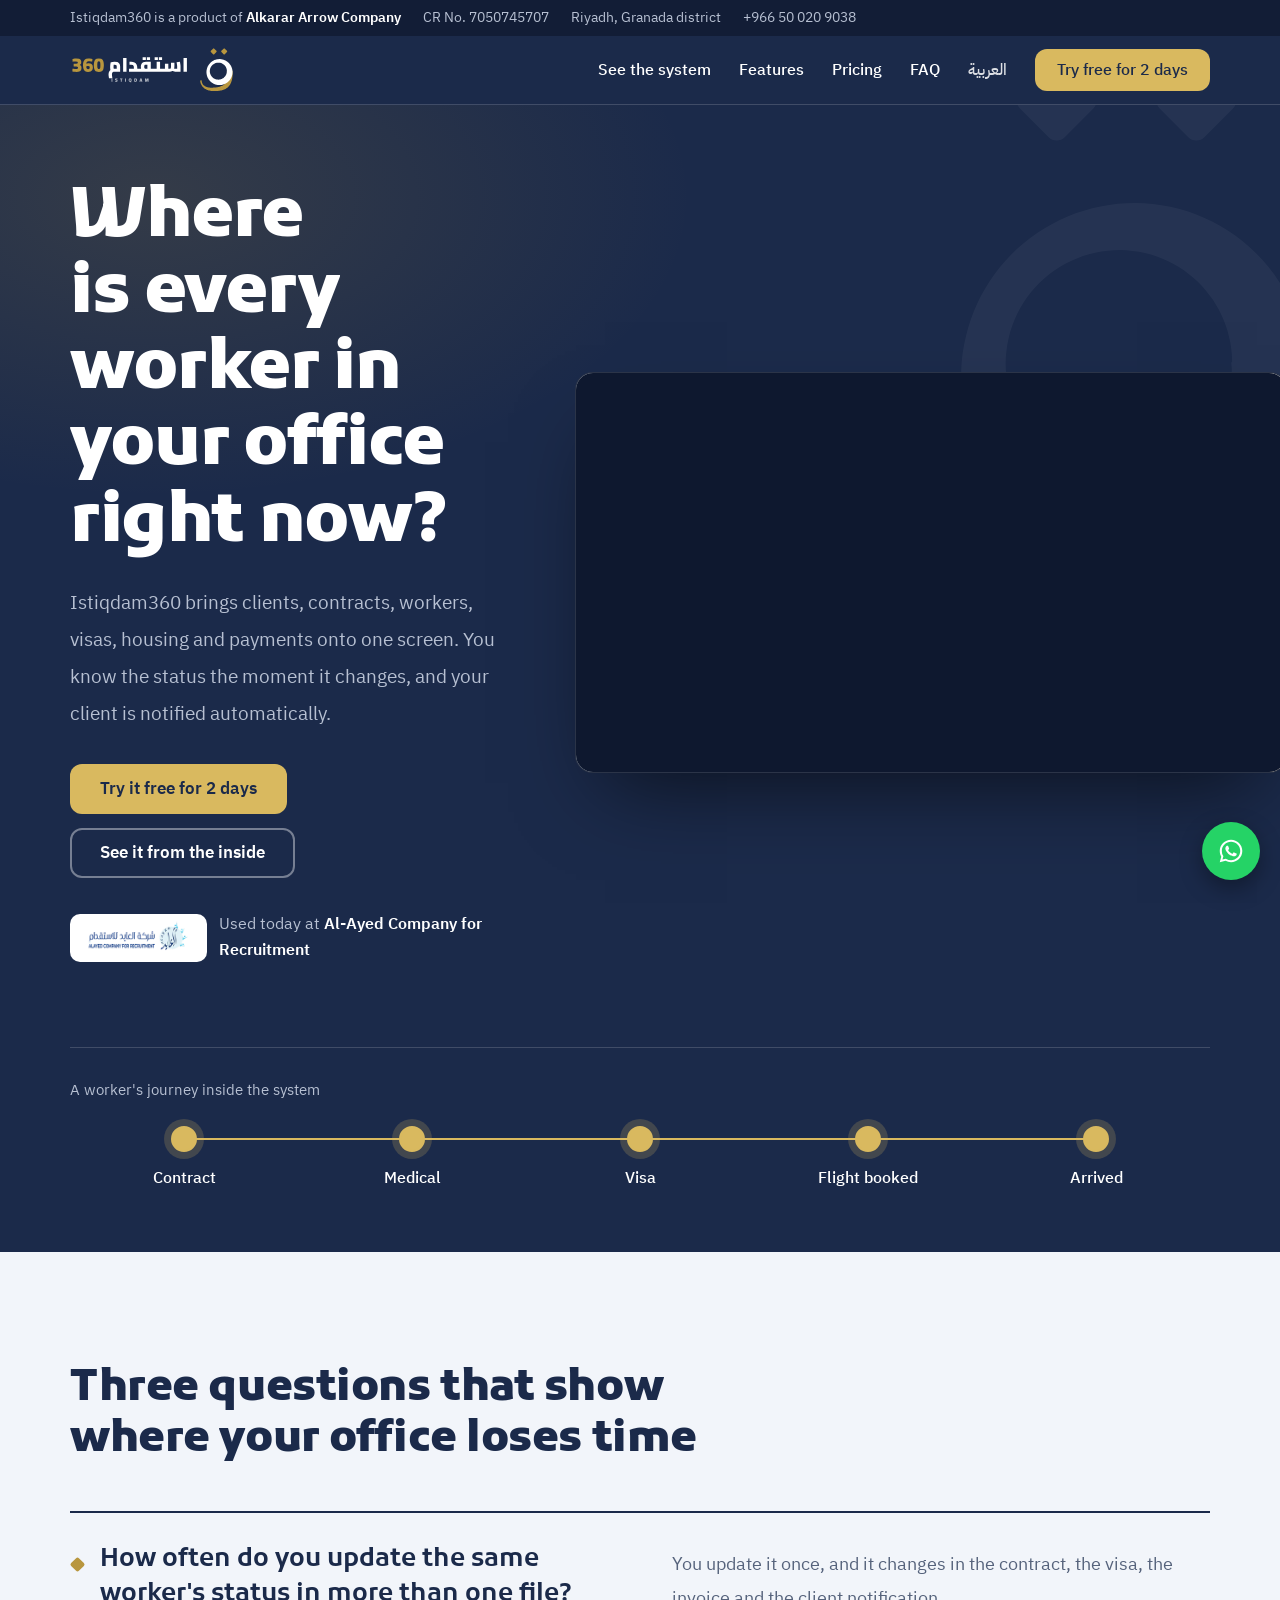
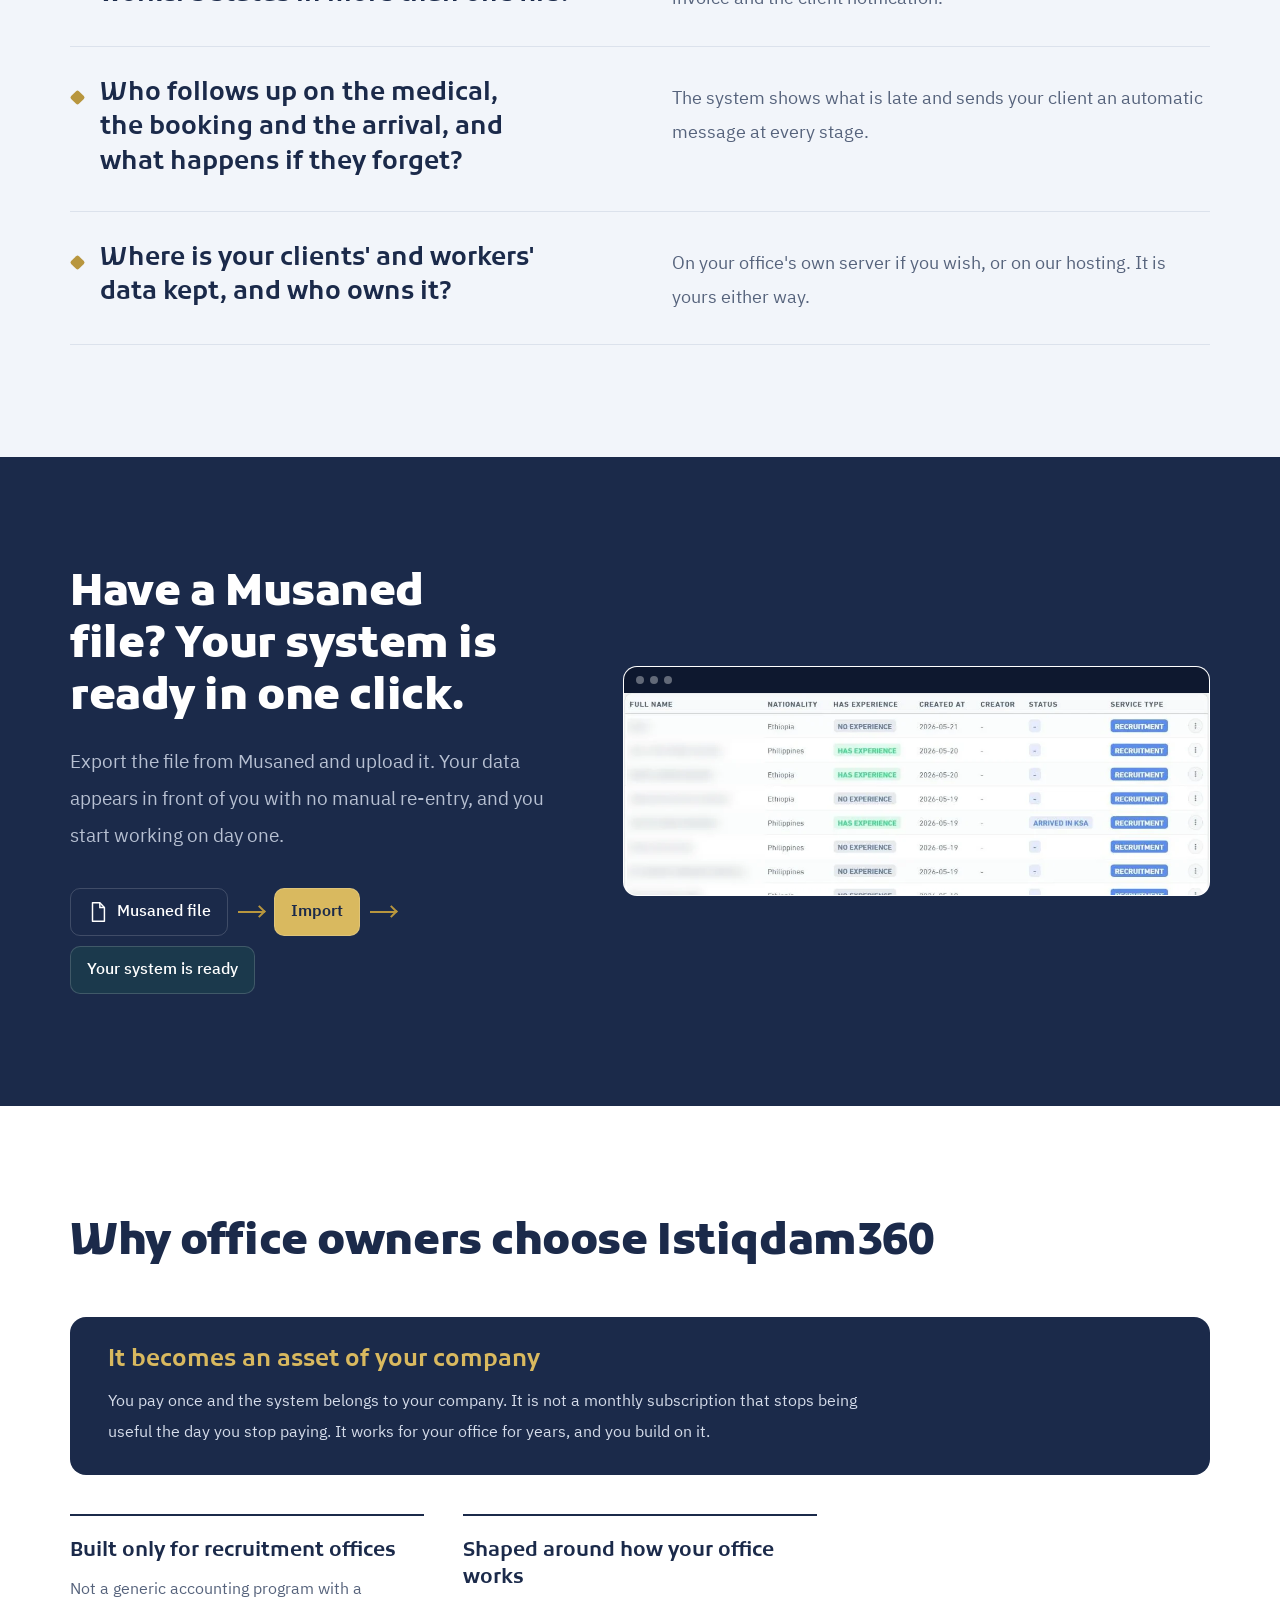
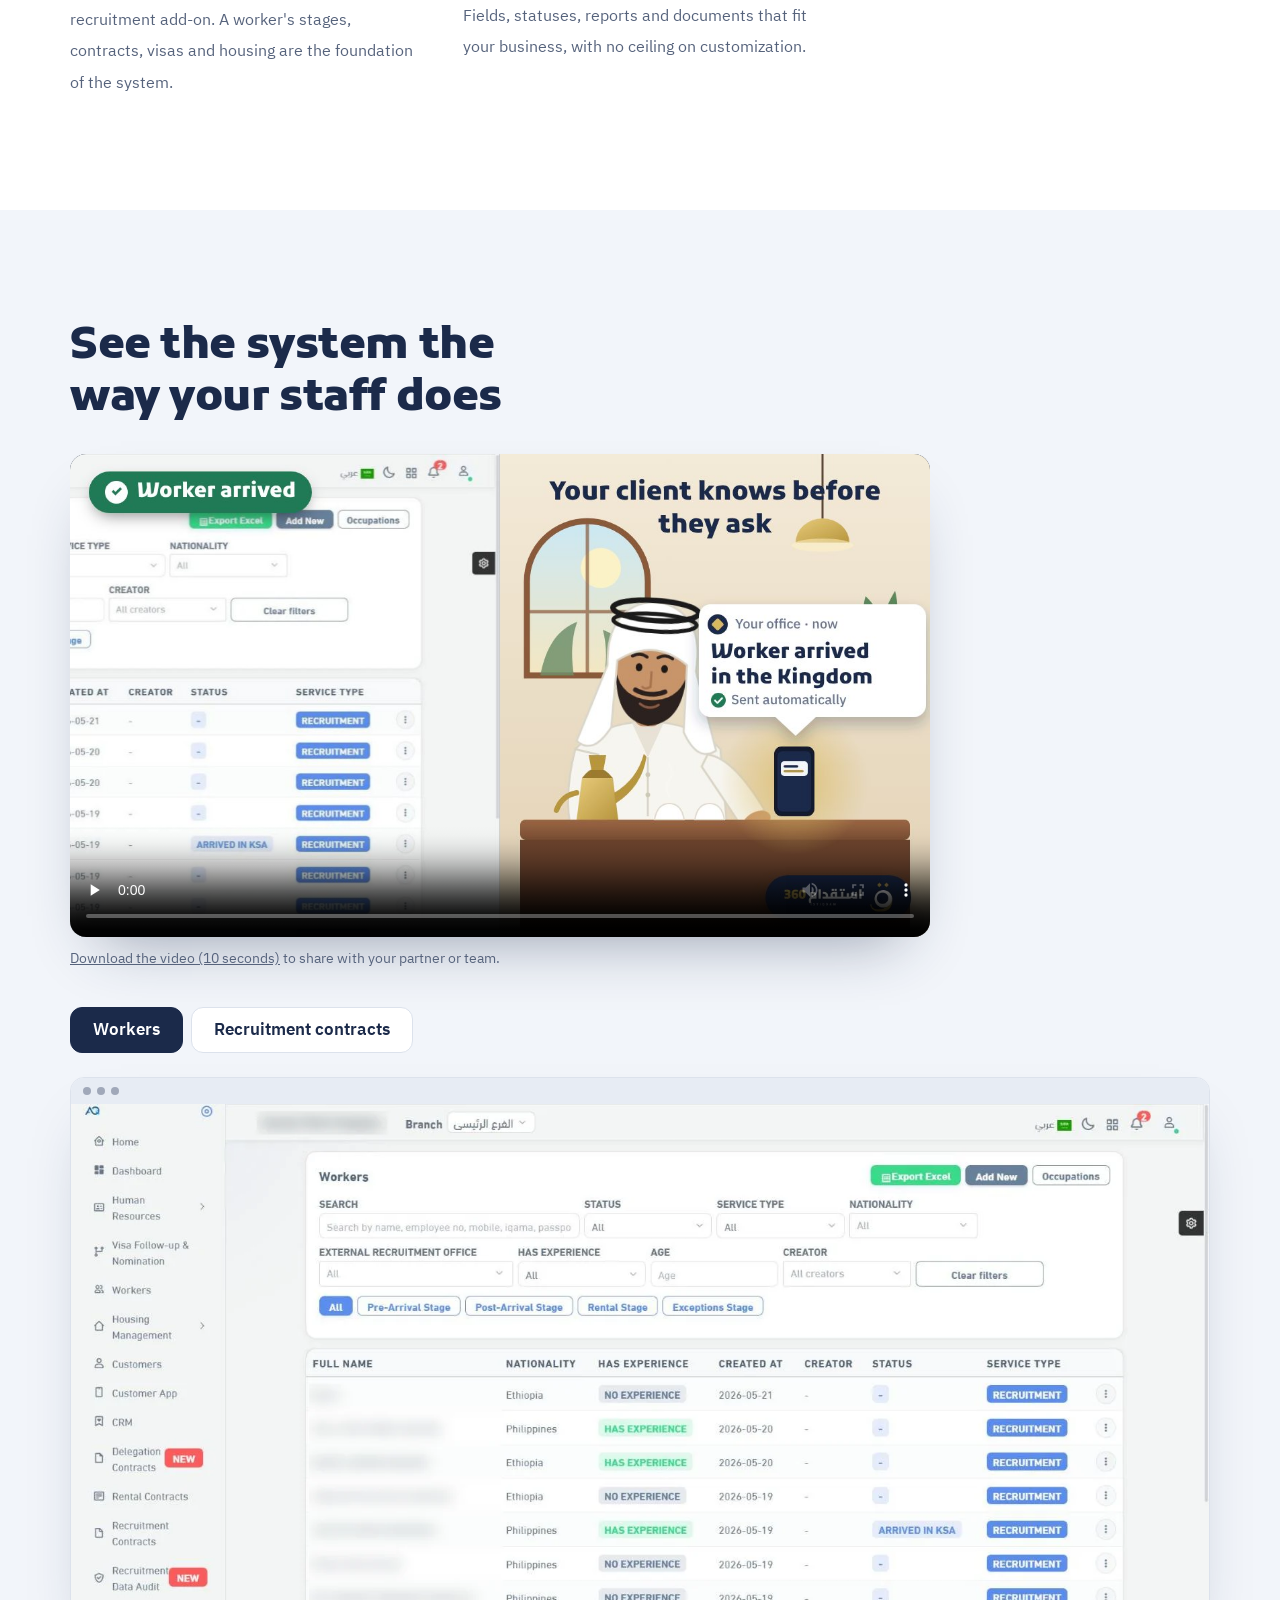
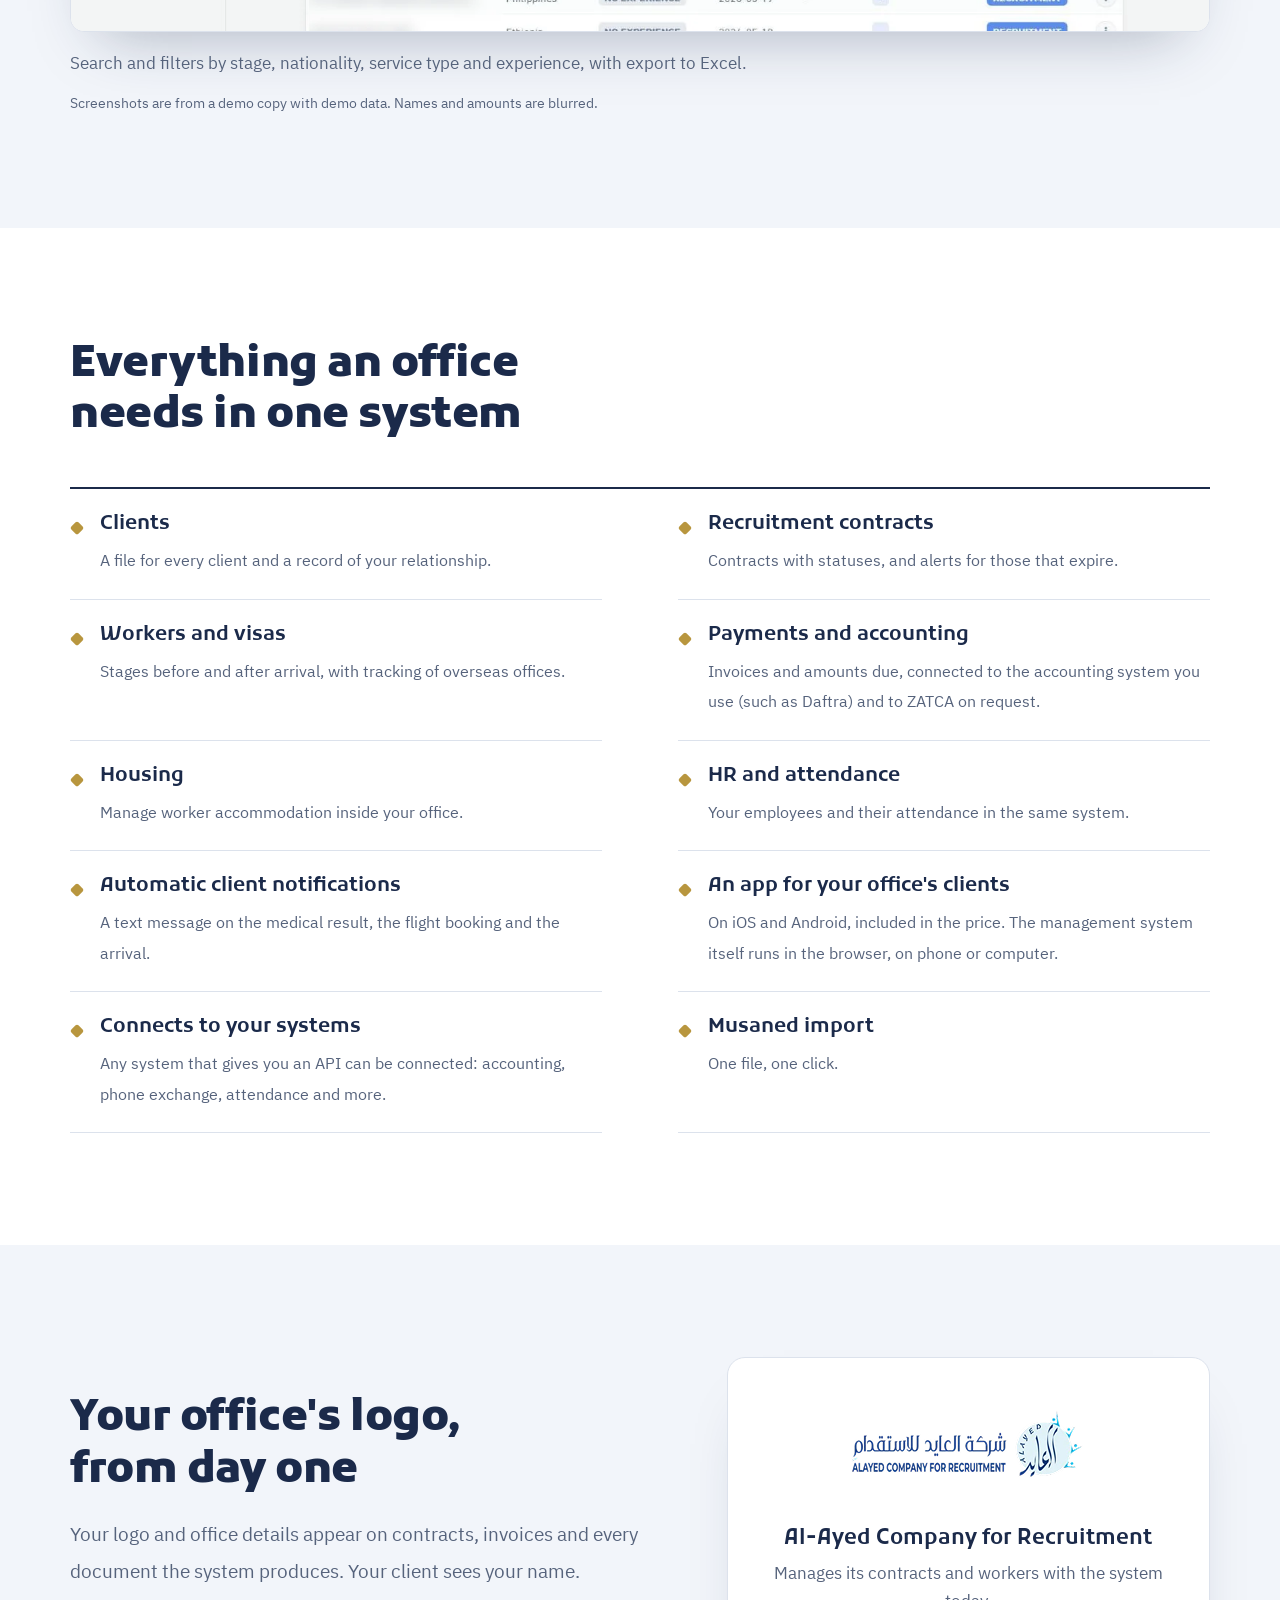
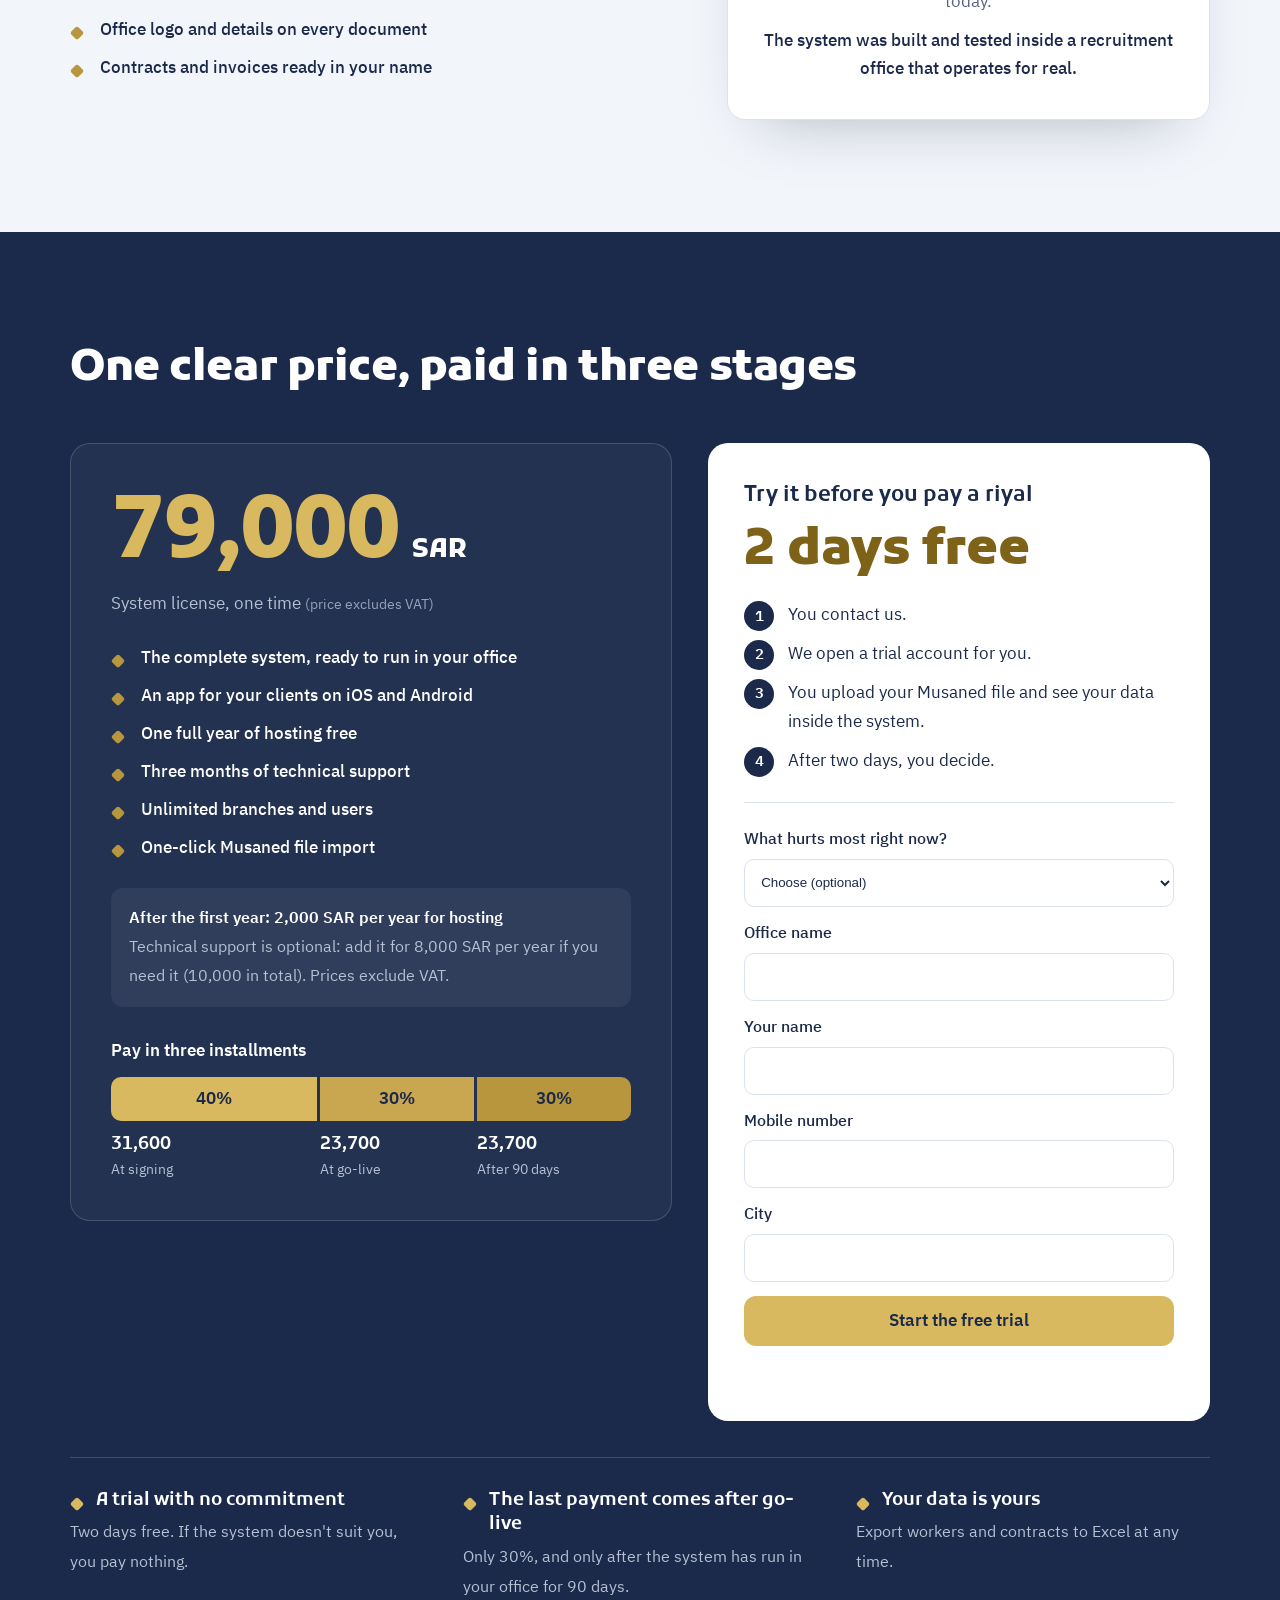
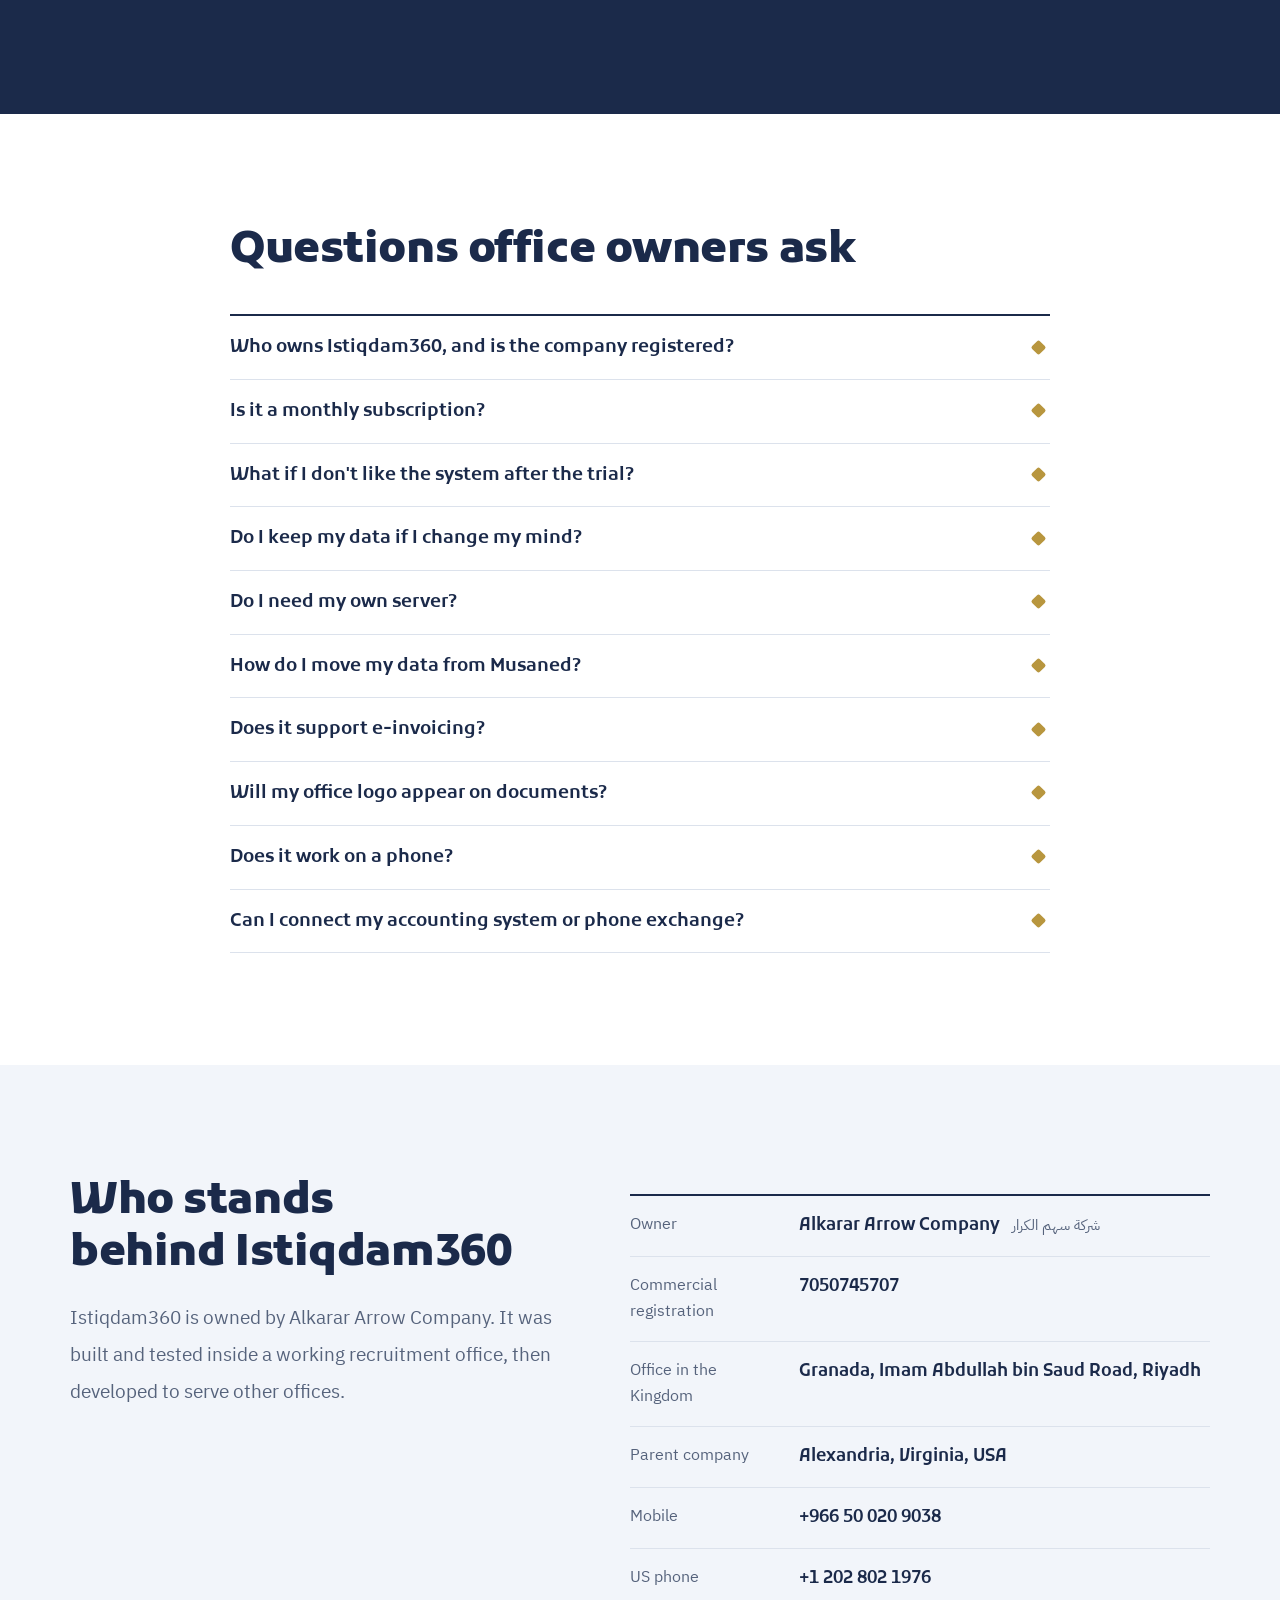
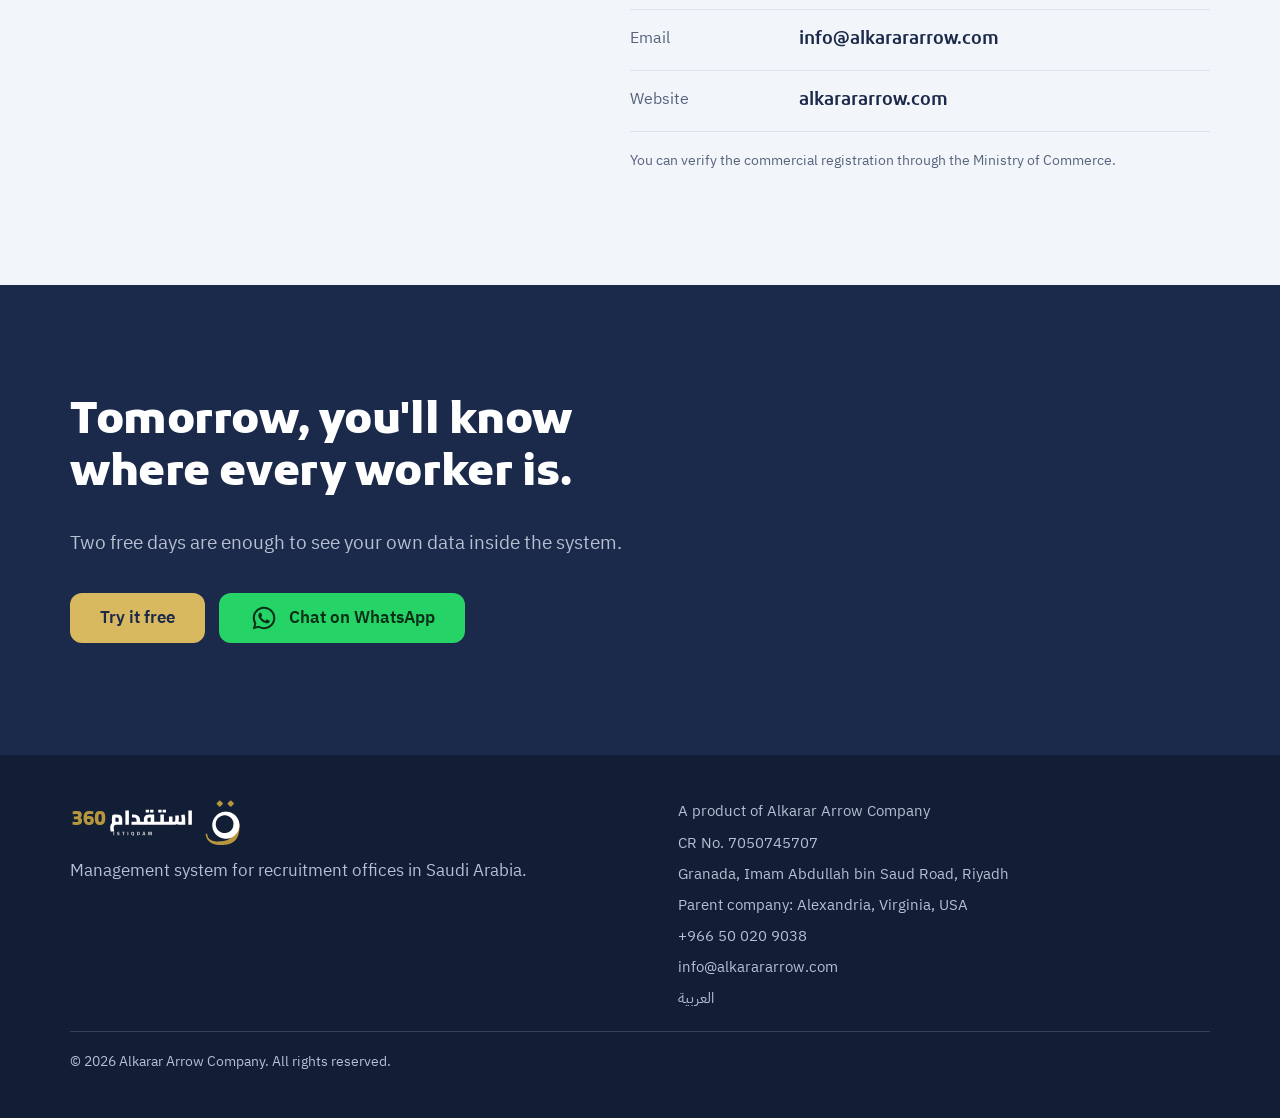
==== commit 27b4d45f: "Use 050 020 9038 as the only public phone/WhatsApp number (incl. trial form) Co-Authored-By: Claude " ====
--- a/en/index.html
+++ b/en/index.html
@@ -24,7 +24,7 @@
   <script type="application/ld+json">
   {"@context":"https://schema.org","@graph":[
     {"@type":"Organization","@id":"https://istiqdam360.com/#org","name":"Alkarar Arrow","alternateName":"شركة سهم الكرار","identifier":"7050745707",
-     "url":"https://alkarararrow.com","email":"info@alkarararrow.com","telephone":"+966504779551",
+     "url":"https://alkarararrow.com","email":"info@alkarararrow.com","telephone":"+966500209038",
      "address":{"@type":"PostalAddress","streetAddress":"Imam Abdullah bin Saud Road, Granada","addressLocality":"Riyadh","addressCountry":"SA"},
      "parentOrganization":{"@type":"Organization","address":{"@type":"PostalAddress","addressLocality":"Alexandria","addressRegion":"VA","addressCountry":"US"}}},
     {"@type":"SoftwareApplication","name":"Istiqdam360","applicationCategory":"BusinessApplication","operatingSystem":"Web, iOS, Android","inLanguage":"en",
@@ -42,7 +42,7 @@
     <span>Istiqdam360 is a product of <strong>Alkarar Arrow Company</strong></span>
     <span>CR No. <bdi dir="ltr">7050745707</bdi></span>
     <span class="hide-sm">Riyadh, Granada district</span>
-    <span><a href="tel:+966504779551" dir="ltr">+966 50 477 9551</a></span>
+    <span><a href="tel:+966500209038" dir="ltr">+966 50 020 9038</a></span>
   </div>
 </div>
 
@@ -428,8 +428,7 @@
         <div><dt>Commercial registration</dt><dd><bdi dir="ltr">7050745707</bdi></dd></div>
         <div><dt>Office in the Kingdom</dt><dd>Granada, Imam Abdullah bin Saud Road, Riyadh</dd></div>
         <div><dt>Parent company</dt><dd>Alexandria, Virginia, USA</dd></div>
-        <div><dt>WhatsApp</dt><dd><a href="https://wa.me/966500209038?text=Hello%2C%20I%27d%20like%20to%20try%20Istiqdam360" dir="ltr" rel="noopener" target="_blank">+966 50 020 9038</a></dd></div>
-        <div><dt>Mobile</dt><dd><a href="tel:+966504779551" dir="ltr">+966 50 477 9551</a></dd></div>
+        <div><dt>Mobile</dt><dd><a href="tel:+966500209038" dir="ltr">+966 50 020 9038</a></dd></div>
         <div><dt>US phone</dt><dd><a href="tel:+12028021976" dir="ltr">+1 202 802 1976</a></dd></div>
         <div><dt>Email</dt><dd><a href="mailto:info@alkarararrow.com" dir="ltr">info@alkarararrow.com</a></dd></div>
         <div><dt>Website</dt><dd><a href="https://alkarararrow.com" dir="ltr" rel="noopener">alkarararrow.com</a></dd></div>
@@ -462,8 +461,7 @@
       <li>CR No. <bdi dir="ltr">7050745707</bdi></li>
       <li>Granada, Imam Abdullah bin Saud Road, Riyadh</li>
       <li>Parent company: Alexandria, Virginia, USA</li>
-      <li><a href="tel:+966504779551" dir="ltr">+966 50 477 9551</a></li>
-      <li><a href="https://wa.me/966500209038?text=Hello%2C%20I%27d%20like%20to%20try%20Istiqdam360" dir="ltr" rel="noopener" target="_blank">WhatsApp +966 50 020 9038</a></li>
+      <li><a href="tel:+966500209038" dir="ltr">+966 50 020 9038</a></li>
       <li><a href="mailto:info@alkarararrow.com" dir="ltr">info@alkarararrow.com</a></li>
       <li><a href="../" hreflang="ar" lang="ar">العربية</a></li>
     </ul>
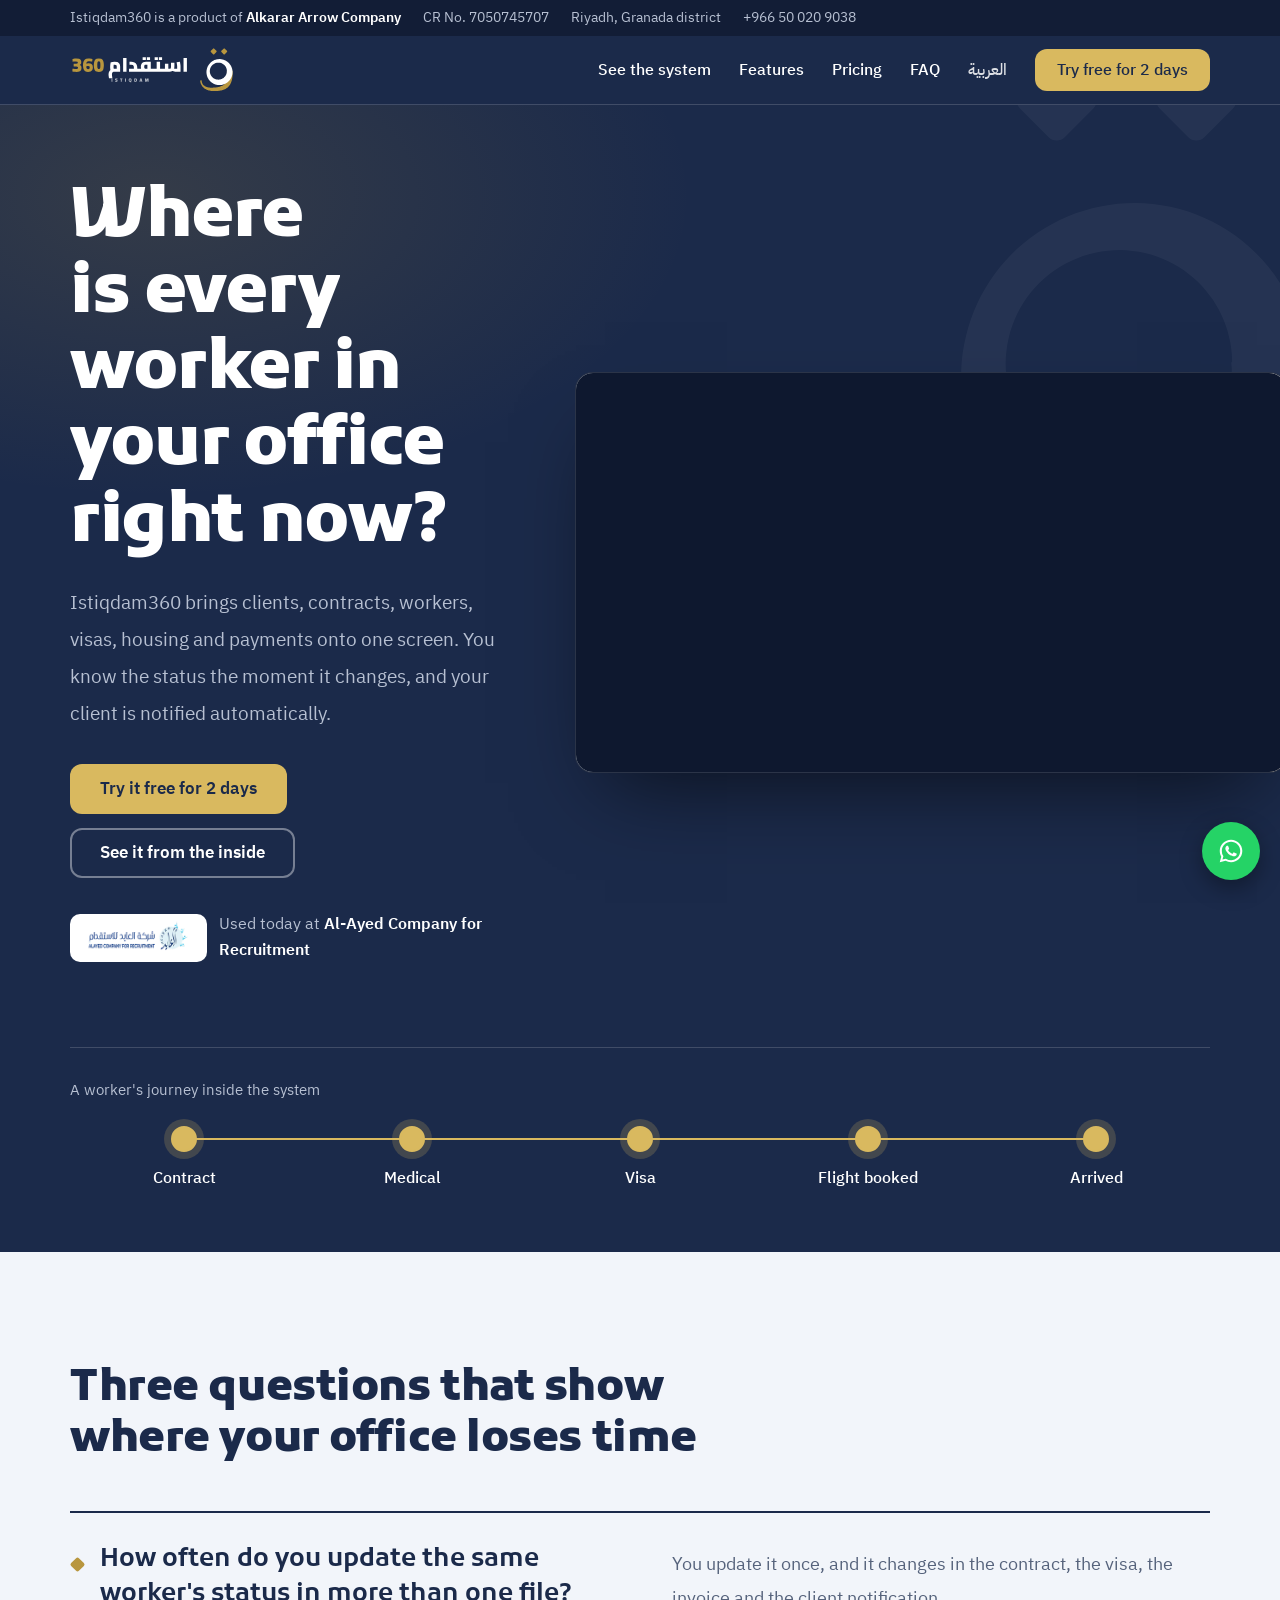
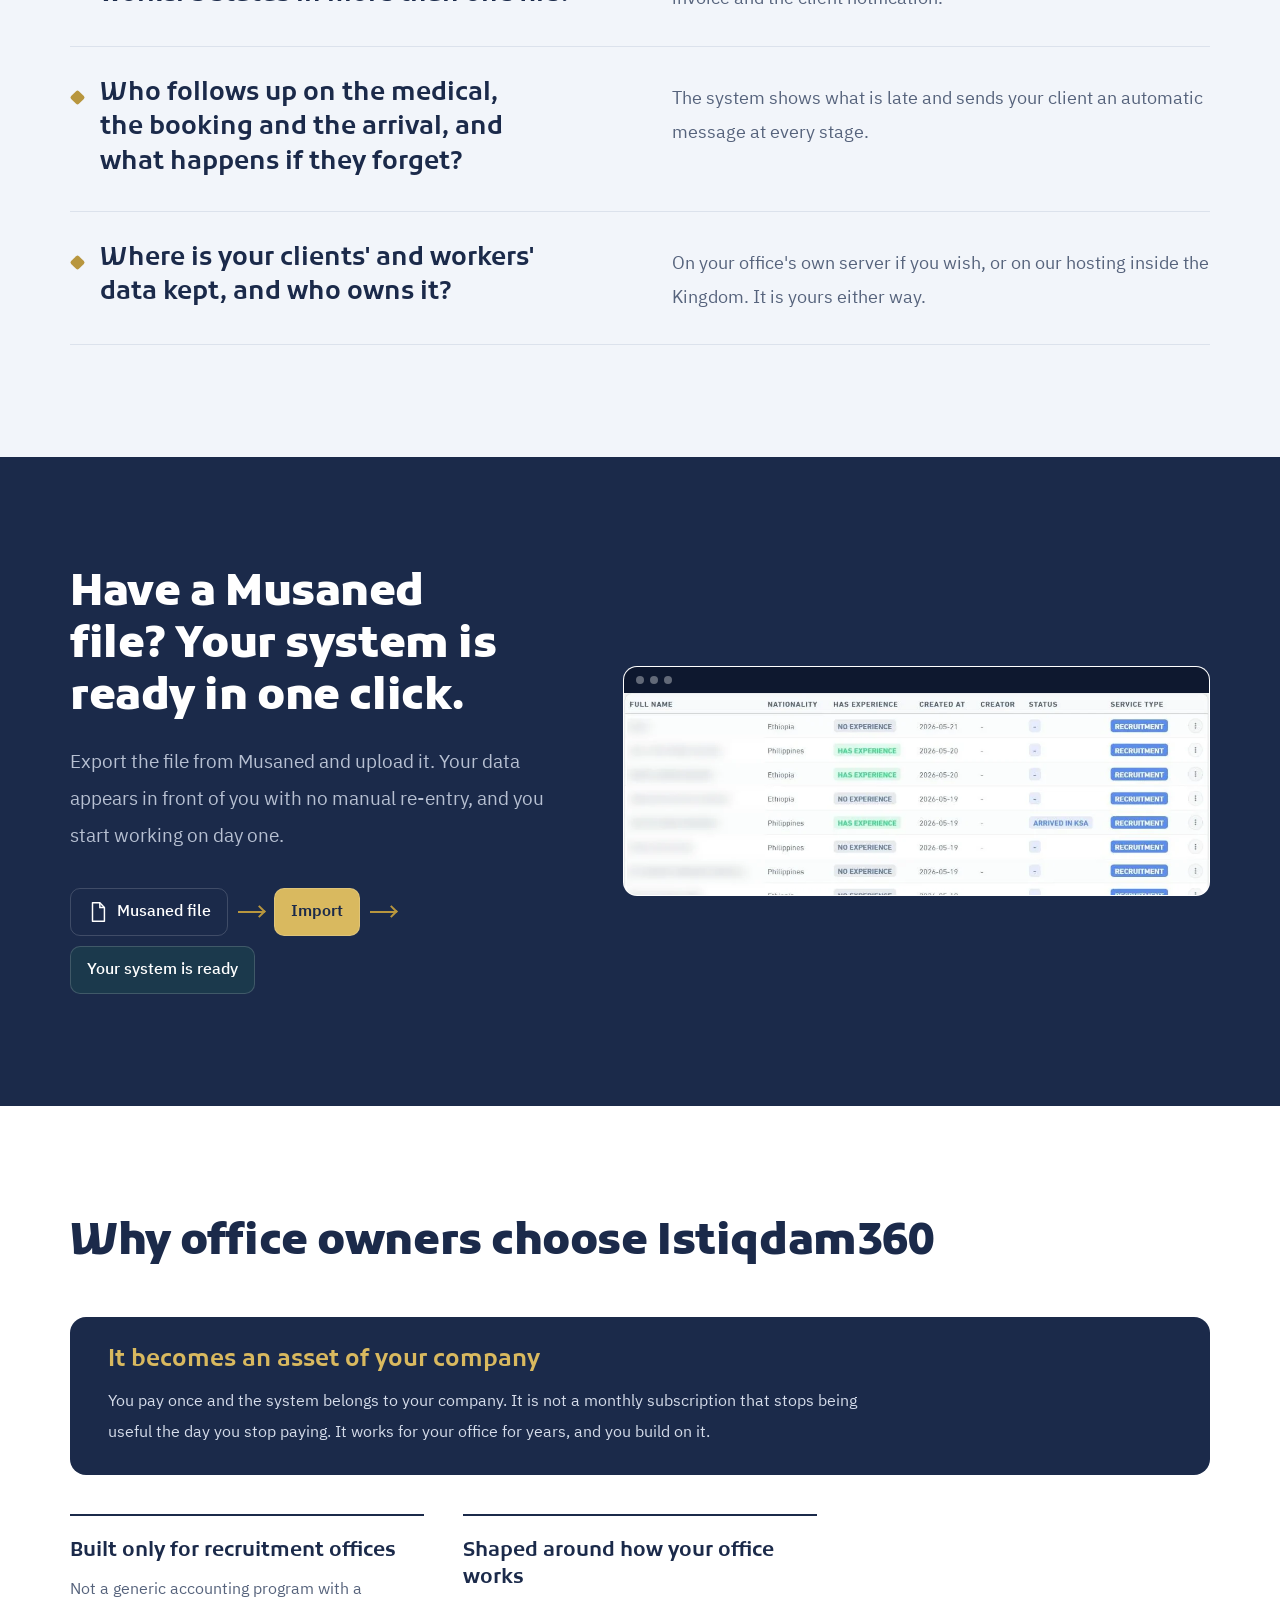
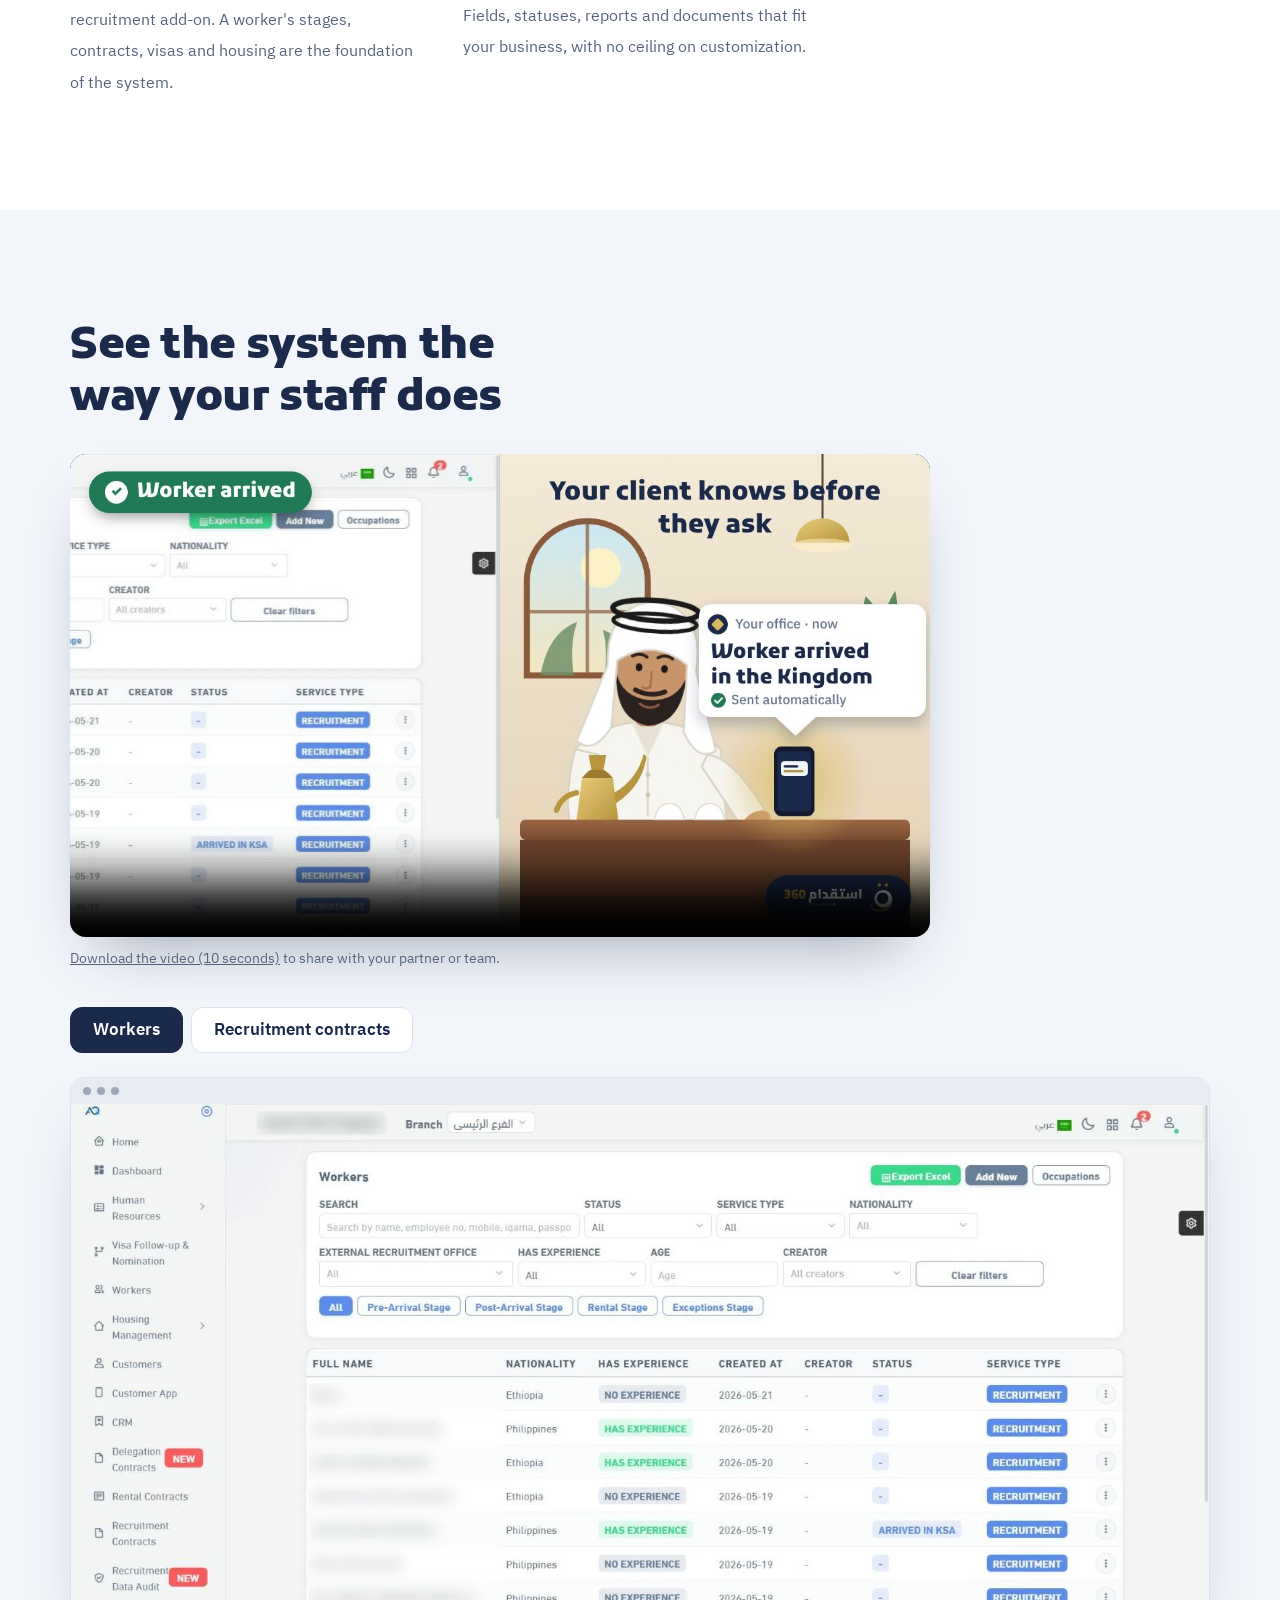
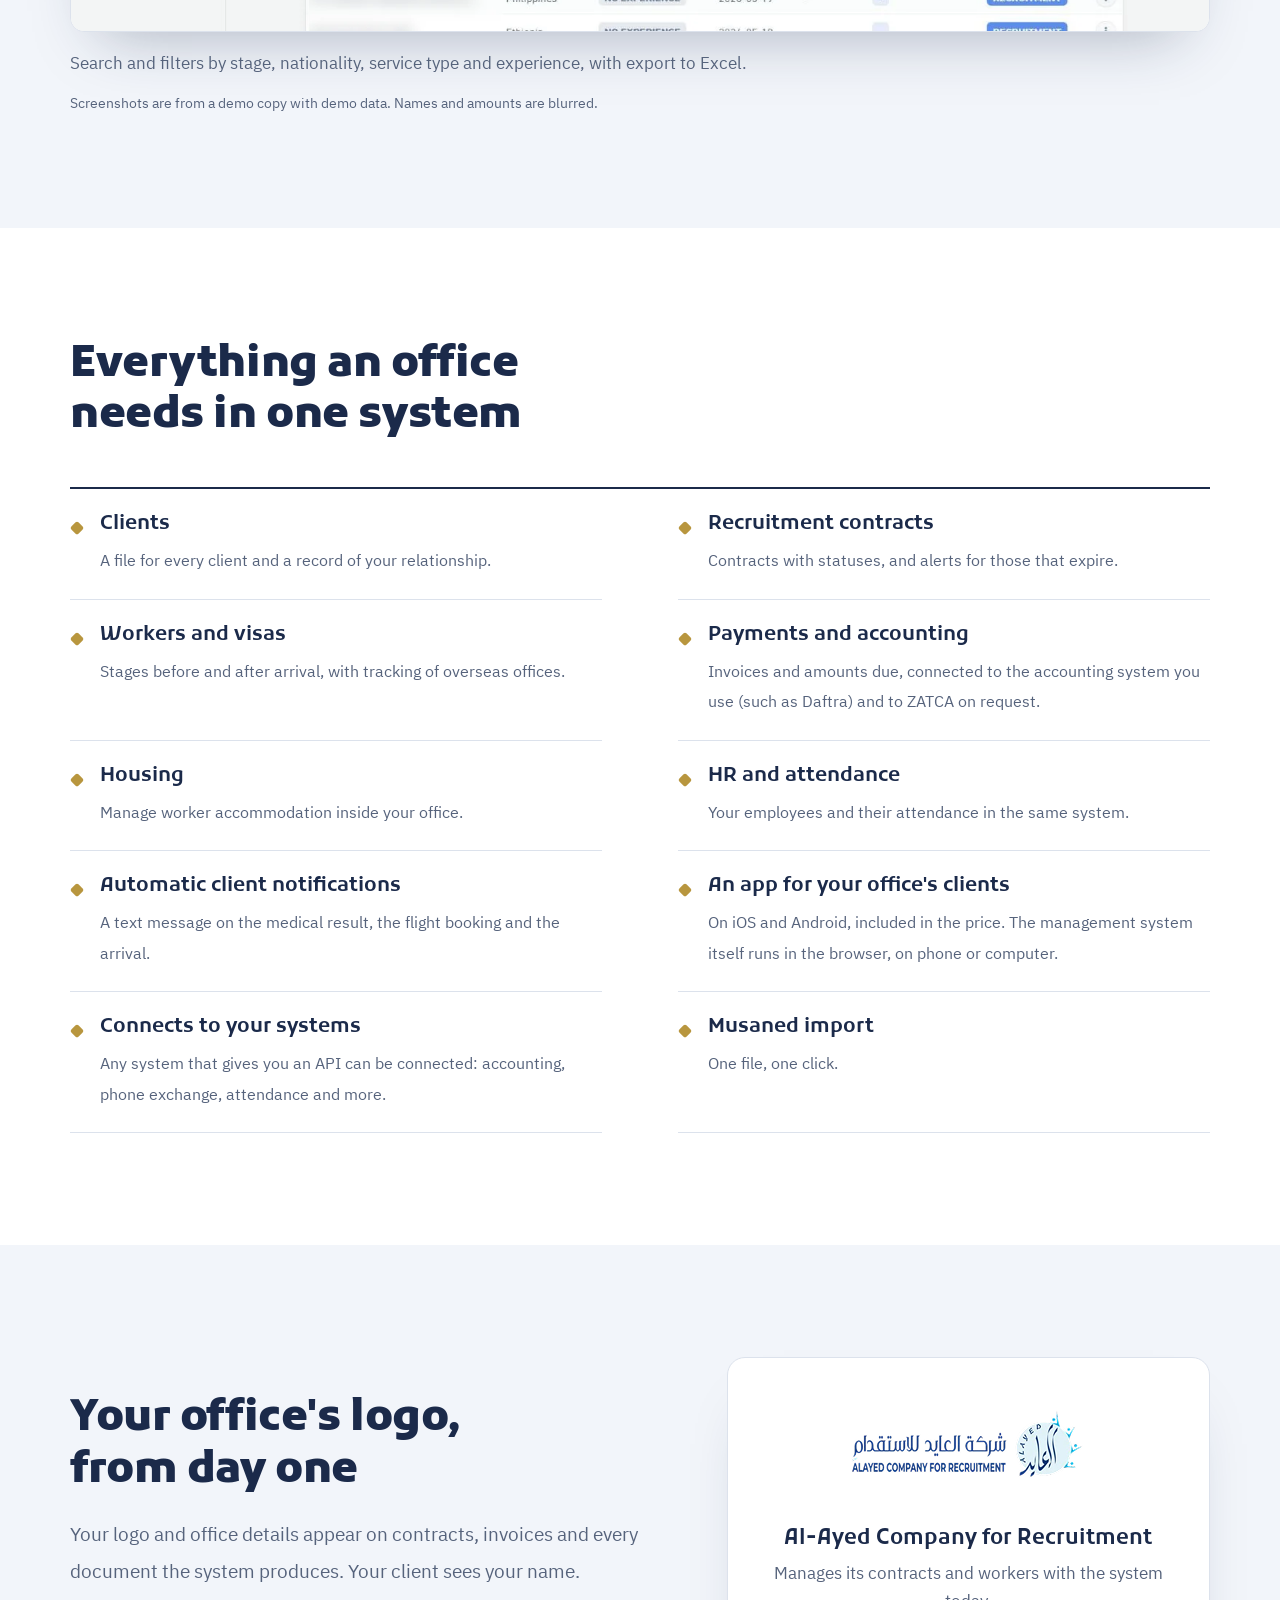
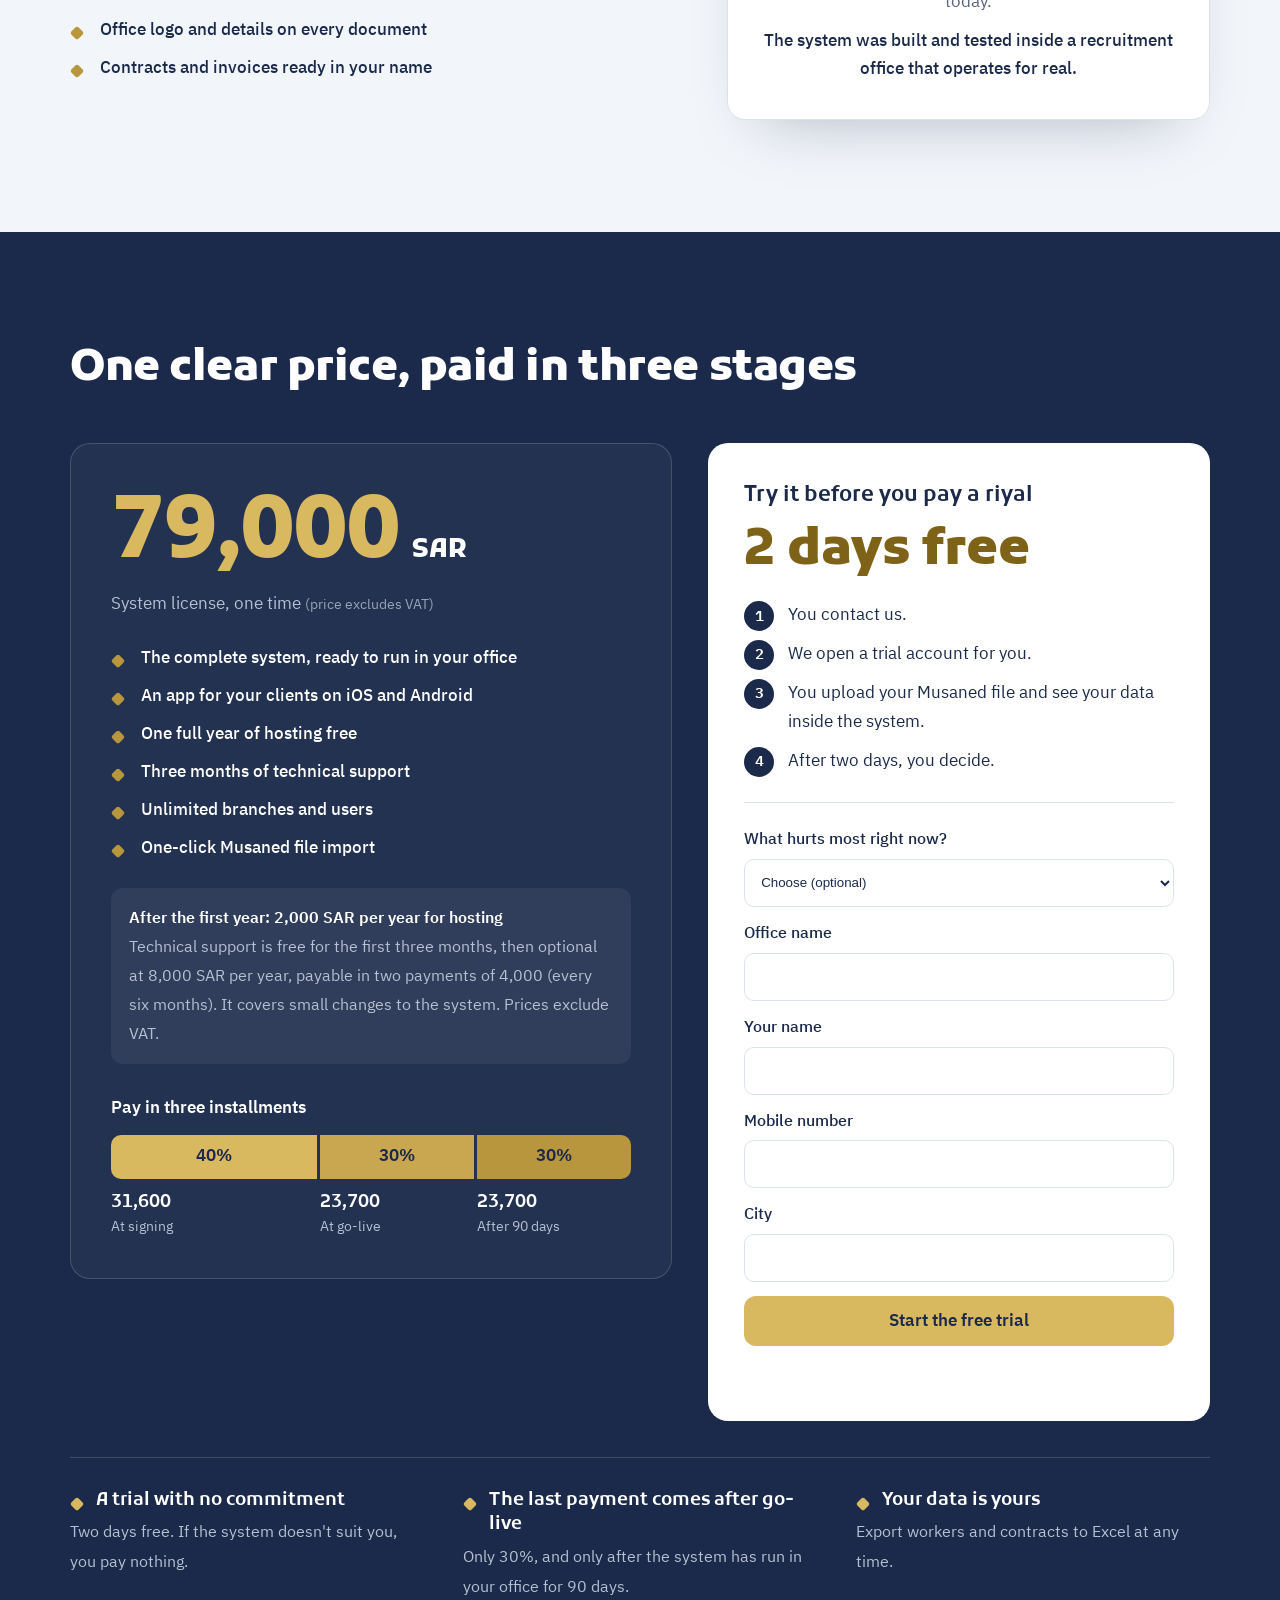
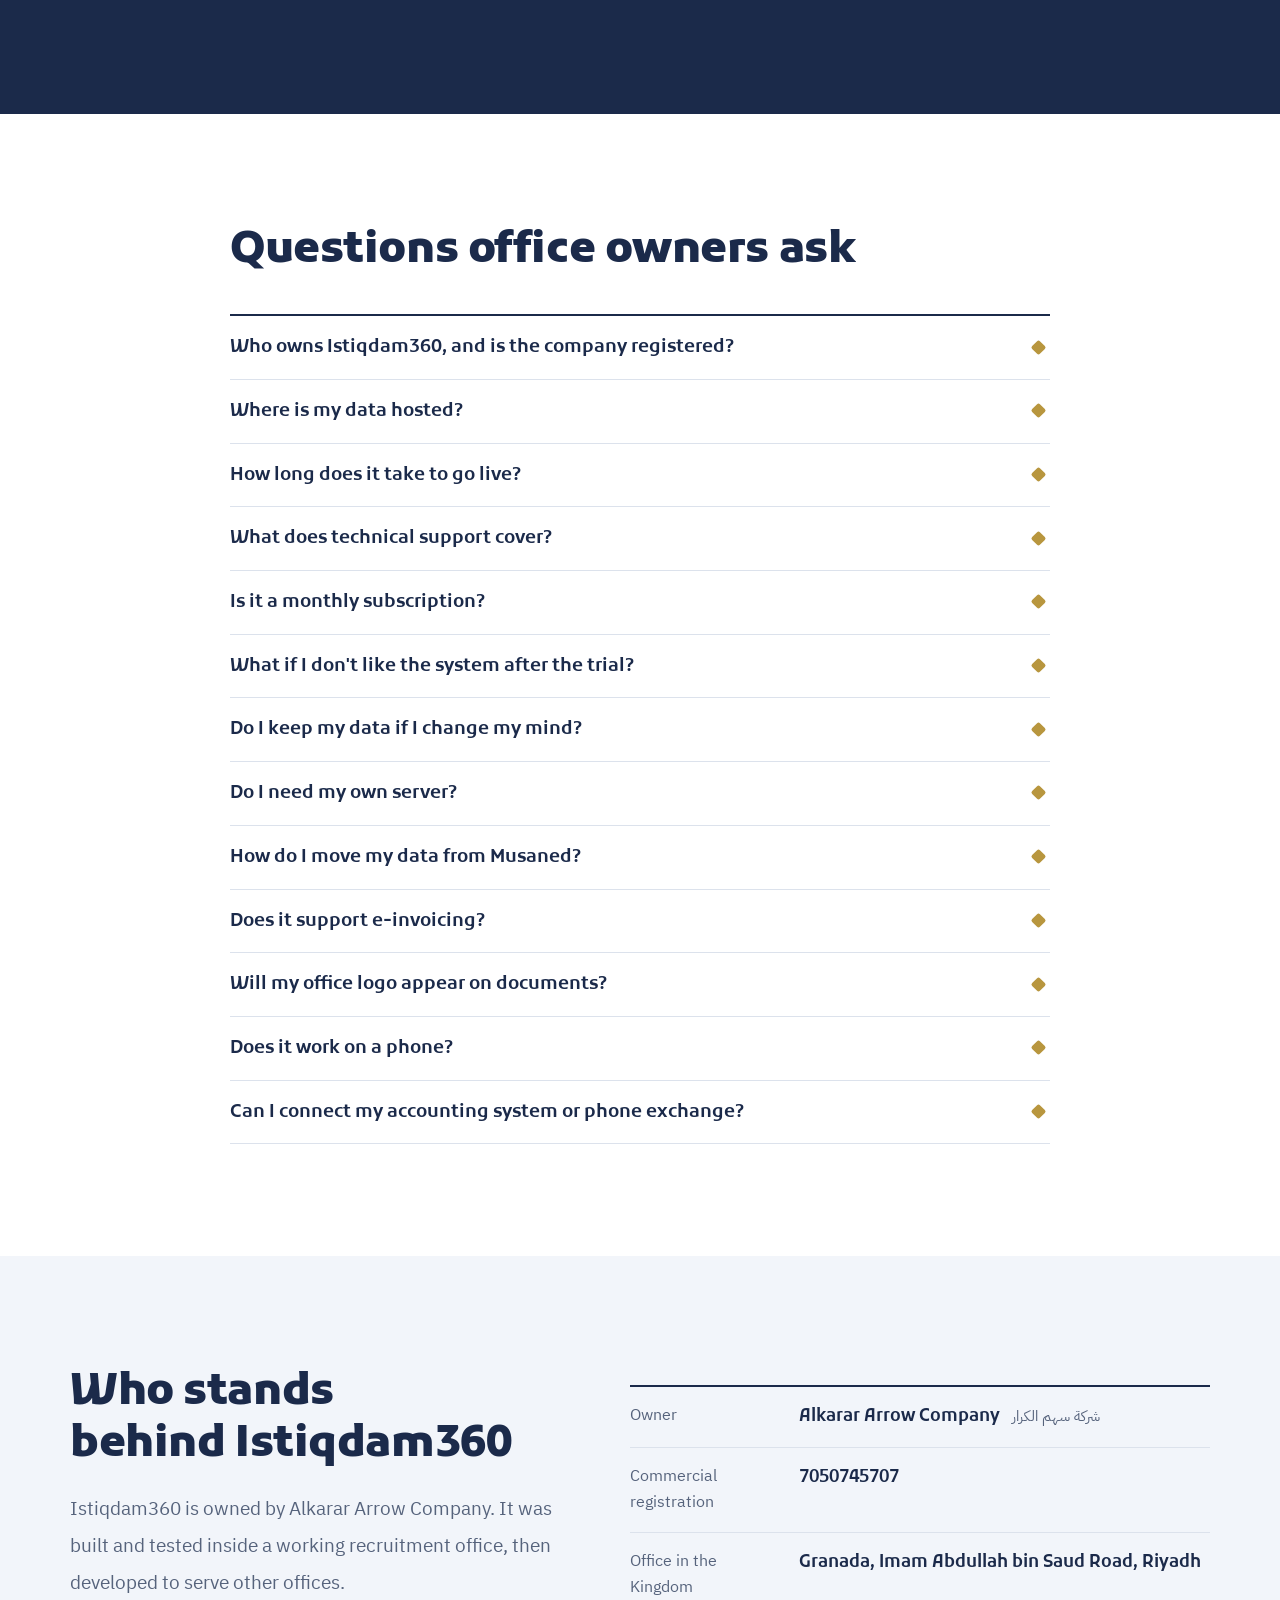
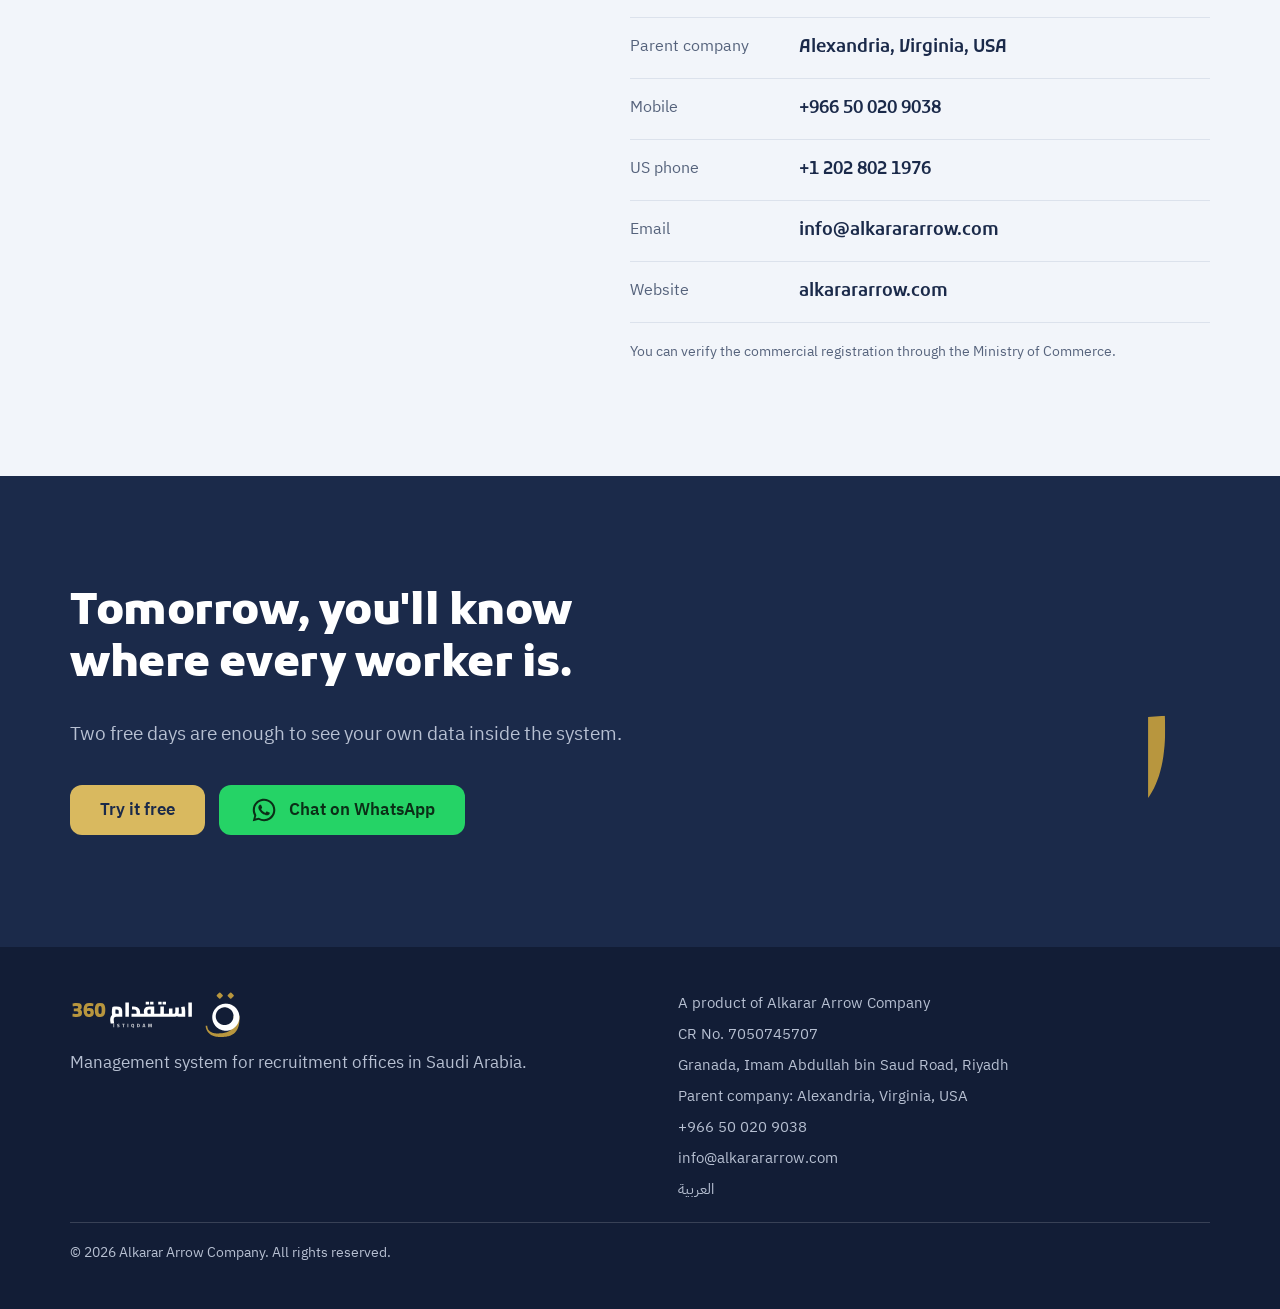
==== commit 4c014650: "Add KSA hosting, 14-21 day go-live, and support scope/payment terms (AR + EN) Co-Authored-By: Claude" ====
--- a/en/index.html
+++ b/en/index.html
@@ -209,7 +209,7 @@
       </li>
       <li>
         <p class="q">Where is your clients' and workers' data kept, and who owns it?</p>
-        <p class="a">On your office's own server if you wish, or on our hosting. It is yours either way.</p>
+        <p class="a">On your office's own server if you wish, or on our hosting inside the Kingdom. It is yours either way.</p>
       </li>
     </ul>
   </div>
@@ -344,7 +344,7 @@
           <li>Unlimited branches and users</li>
           <li>One-click Musaned file import</li>
         </ul>
-        <p class="renew"><strong>After the first year: 2,000 SAR per year for hosting</strong><br>Technical support is optional: add it for 8,000 SAR per year if you need it (10,000 in total). Prices exclude VAT.</p>
+        <p class="renew"><strong>After the first year: 2,000 SAR per year for hosting</strong><br>Technical support is free for the first three months, then optional at 8,000 SAR per year, payable in two payments of 4,000 (every six months). It covers small changes to the system. Prices exclude VAT.</p>
 
         <div class="split" aria-label="Payment schedule">
           <p class="split-title">Pay in three installments</p>
@@ -402,7 +402,10 @@
     <h2 class="h2">Questions office owners ask</h2>
     <div class="faq">
       <details><summary>Who owns Istiqdam360, and is the company registered?</summary><p>It is owned by Alkarar Arrow Company, commercial registration 7050745707, with an office in Riyadh and a parent company in Alexandria, Virginia, USA. You can verify the registration through the Ministry of Commerce.</p></details>
-      <details><summary>Is it a monthly subscription?</summary><p>No. You pay for the system once and it becomes an asset of your company. After the first year you pay 2,000 SAR per year for hosting, and technical support is optional at 8,000 SAR per year.</p></details>
+      <details><summary>Where is my data hosted?</summary><p>On servers inside the Kingdom of Saudi Arabia. If you prefer, we install the system on your own office's server. Either way, the data is yours.</p></details>
+      <details><summary>How long does it take to go live?</summary><p>14 to 21 days until the system is working in your office. It starts with uploading your Musaned file and reviewing your data with us.</p></details>
+      <details><summary>What does technical support cover?</summary><p>Small changes to the system. It is free for the first three months, then optional at 8,000 SAR per year, which you can pay in two payments of 4,000 SAR.</p></details>
+      <details><summary>Is it a monthly subscription?</summary><p>No. You pay for the system once and it becomes an asset of your company. After the first year you pay 2,000 SAR per year for hosting, and technical support is optional at 8,000 SAR per year after the first three free months.</p></details>
       <details><summary>What if I don't like the system after the trial?</summary><p>You pay nothing. The trial is free and carries no commitment.</p></details>
       <details><summary>Do I keep my data if I change my mind?</summary><p>Yes. You can export workers and contracts to Excel at any time. Your data is yours.</p></details>
       <details><summary>Do I need my own server?</summary><p>No. The first year of hosting is free with us. If you prefer your data to stay on your office's server, we install the system there.</p></details>
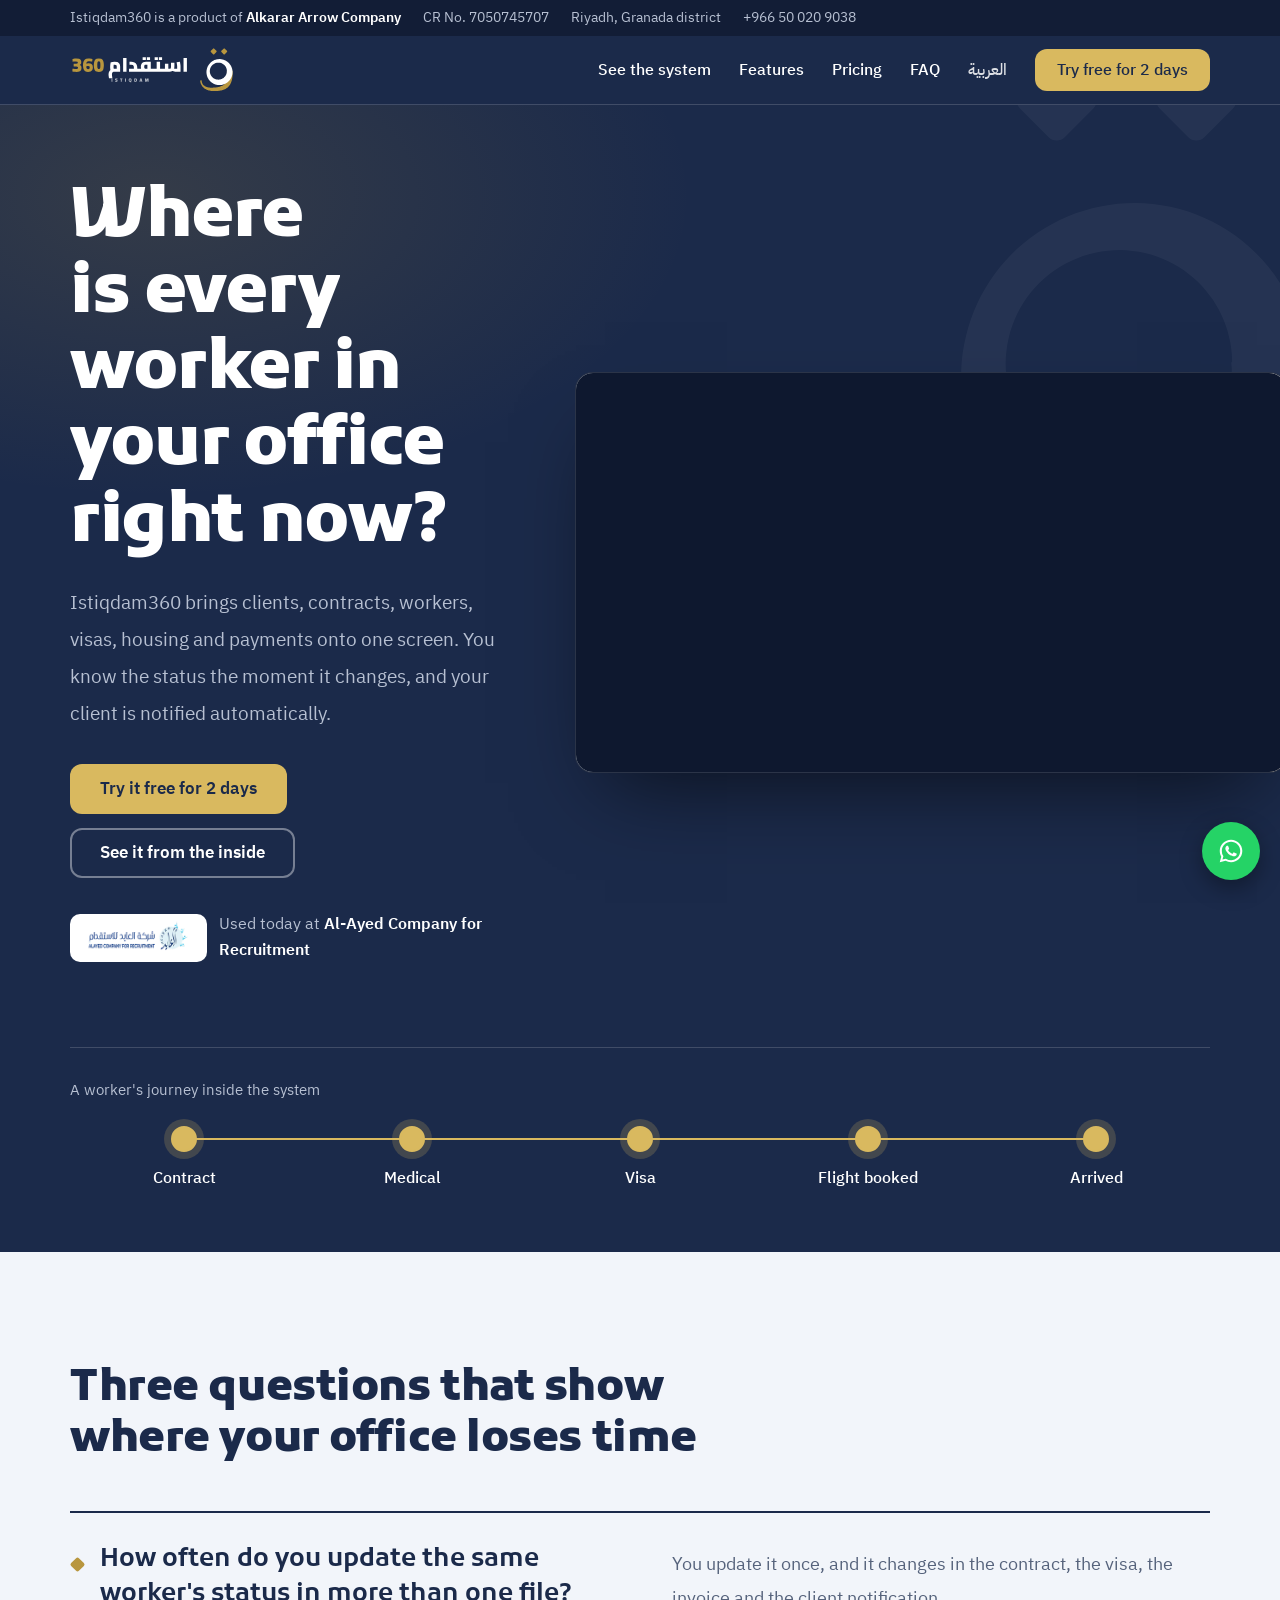
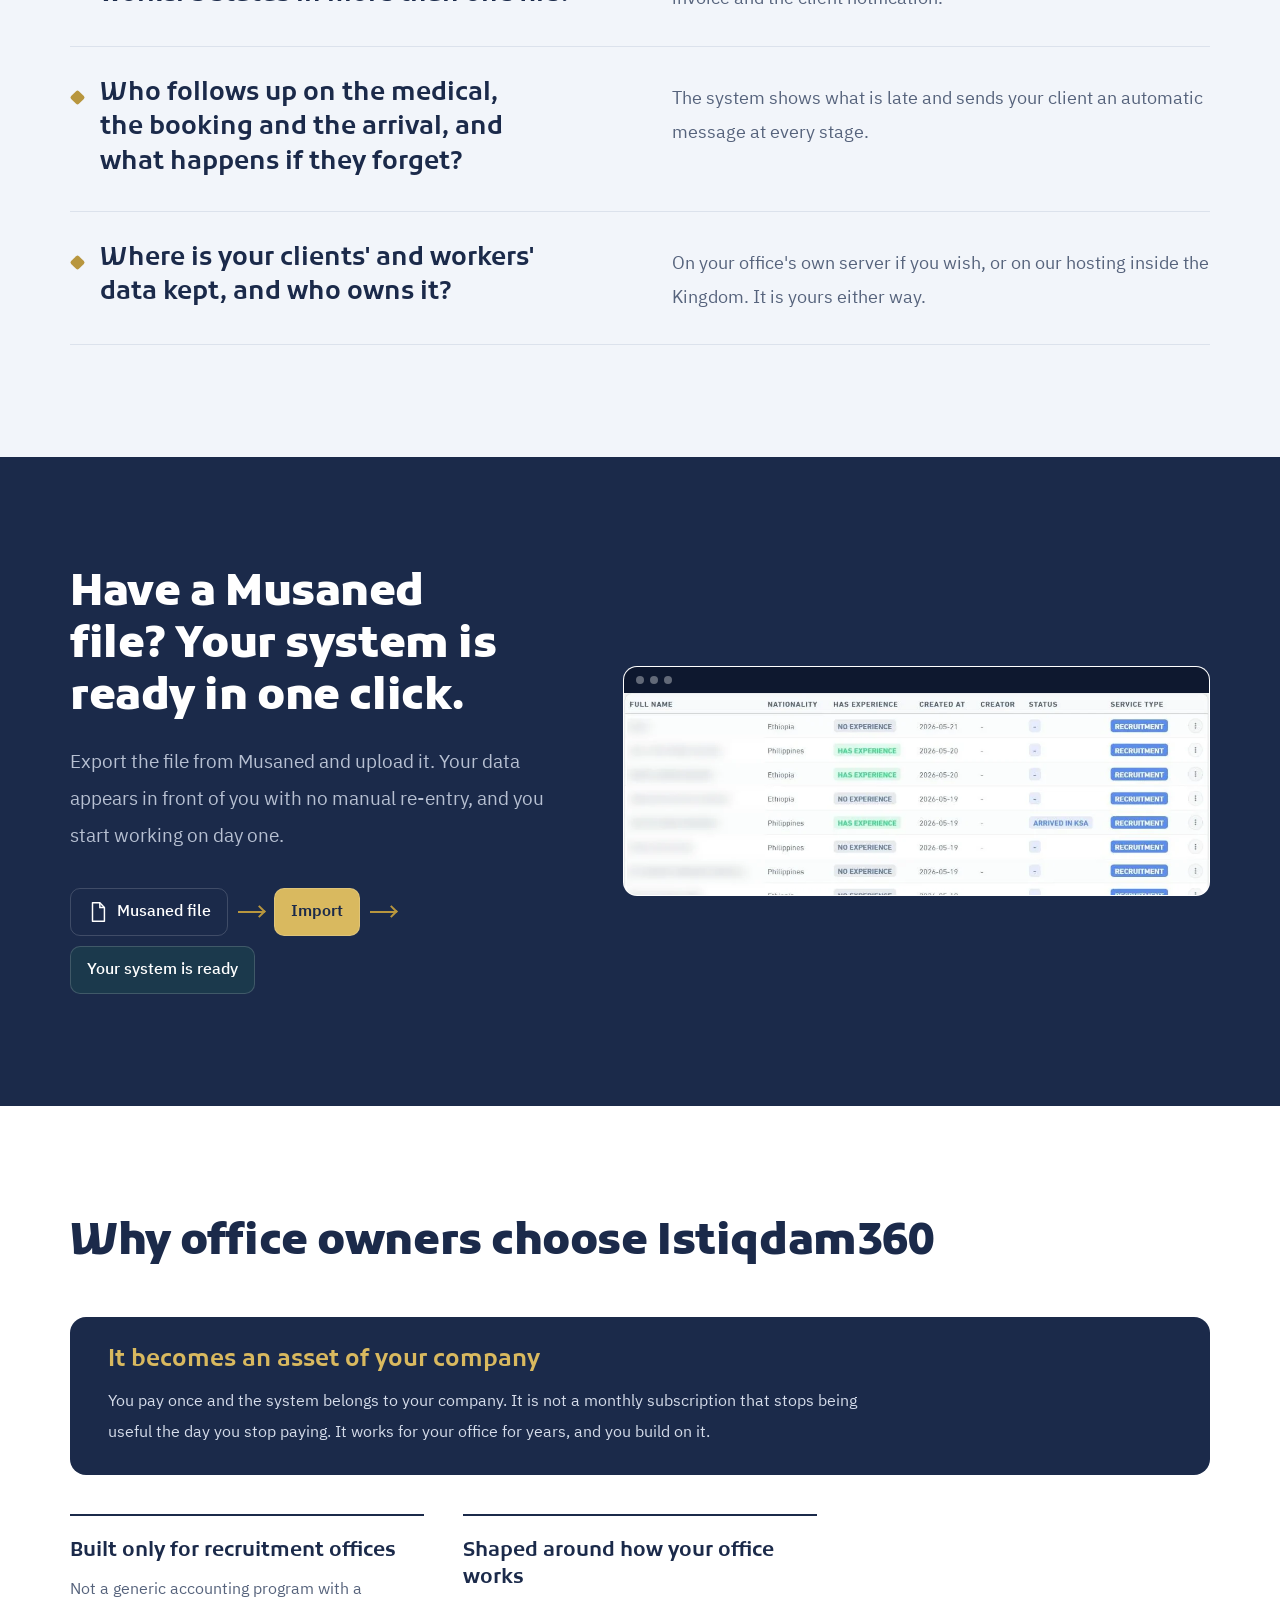
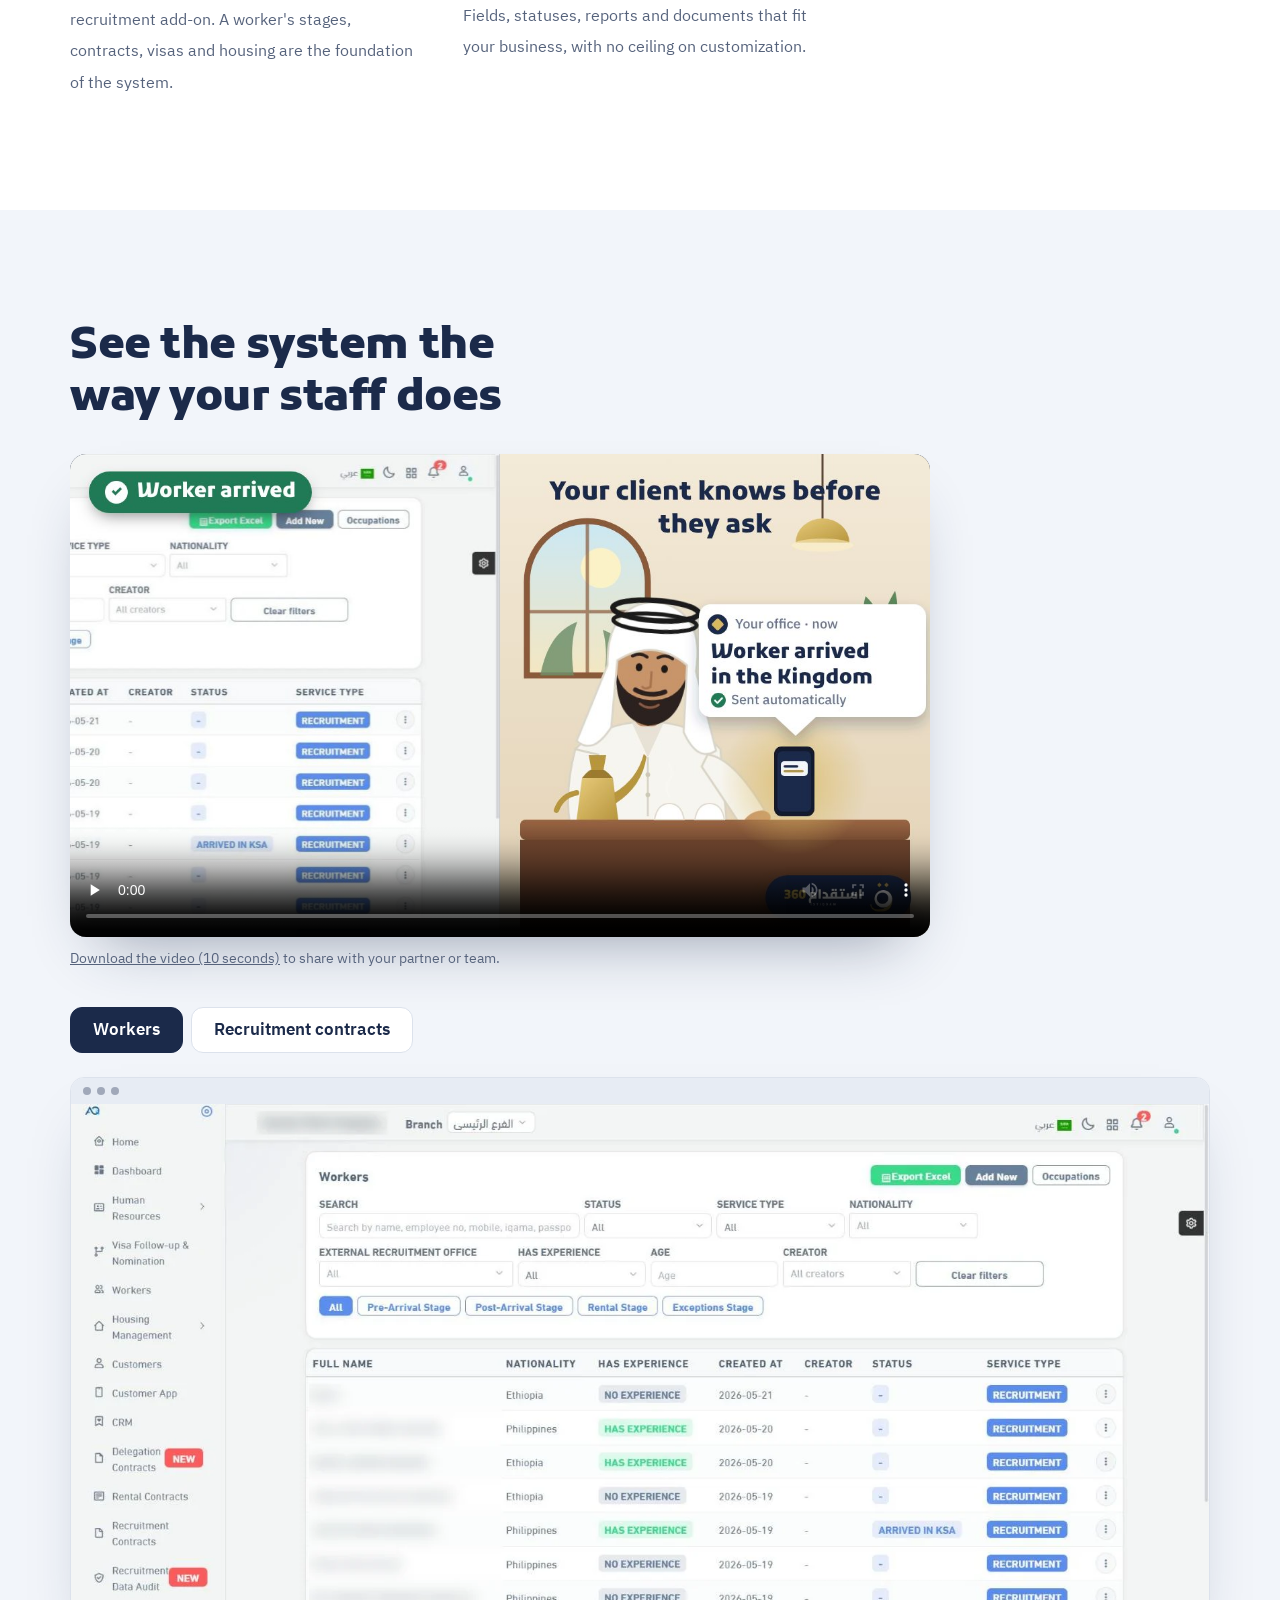
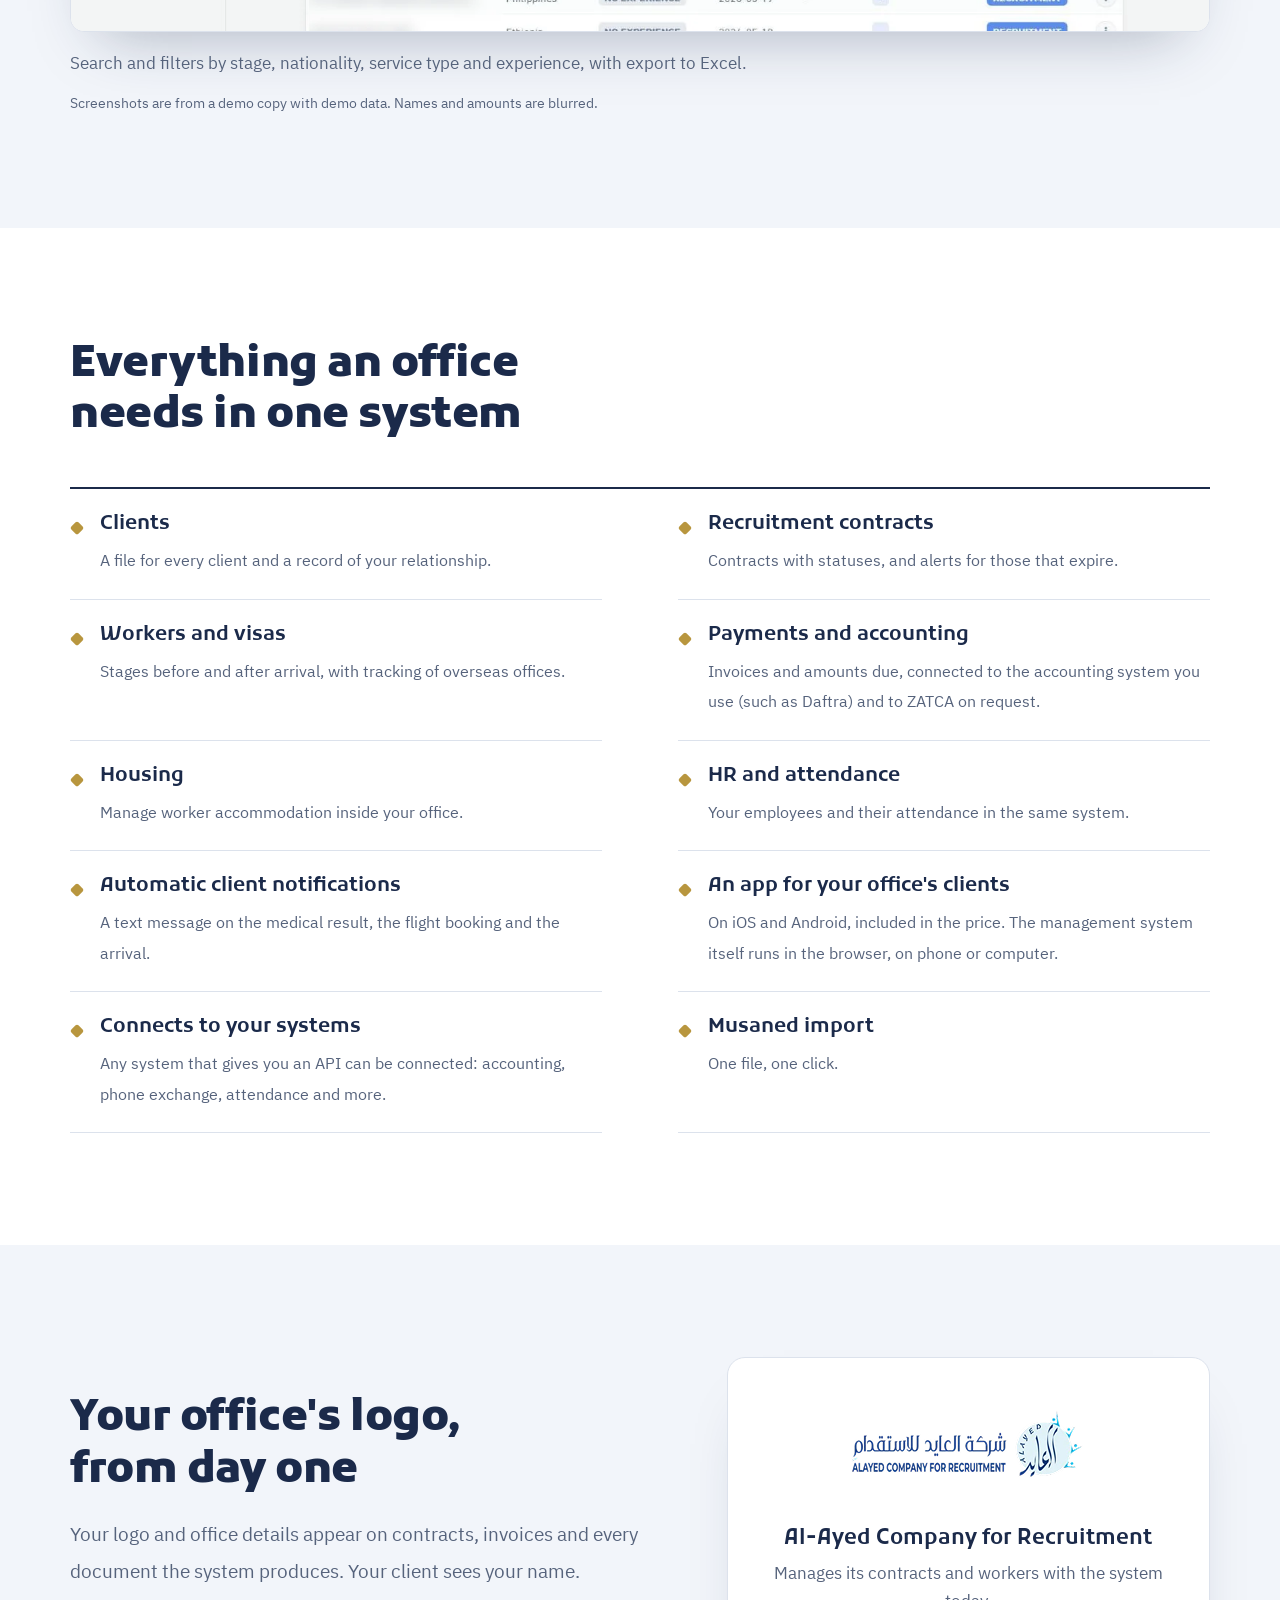
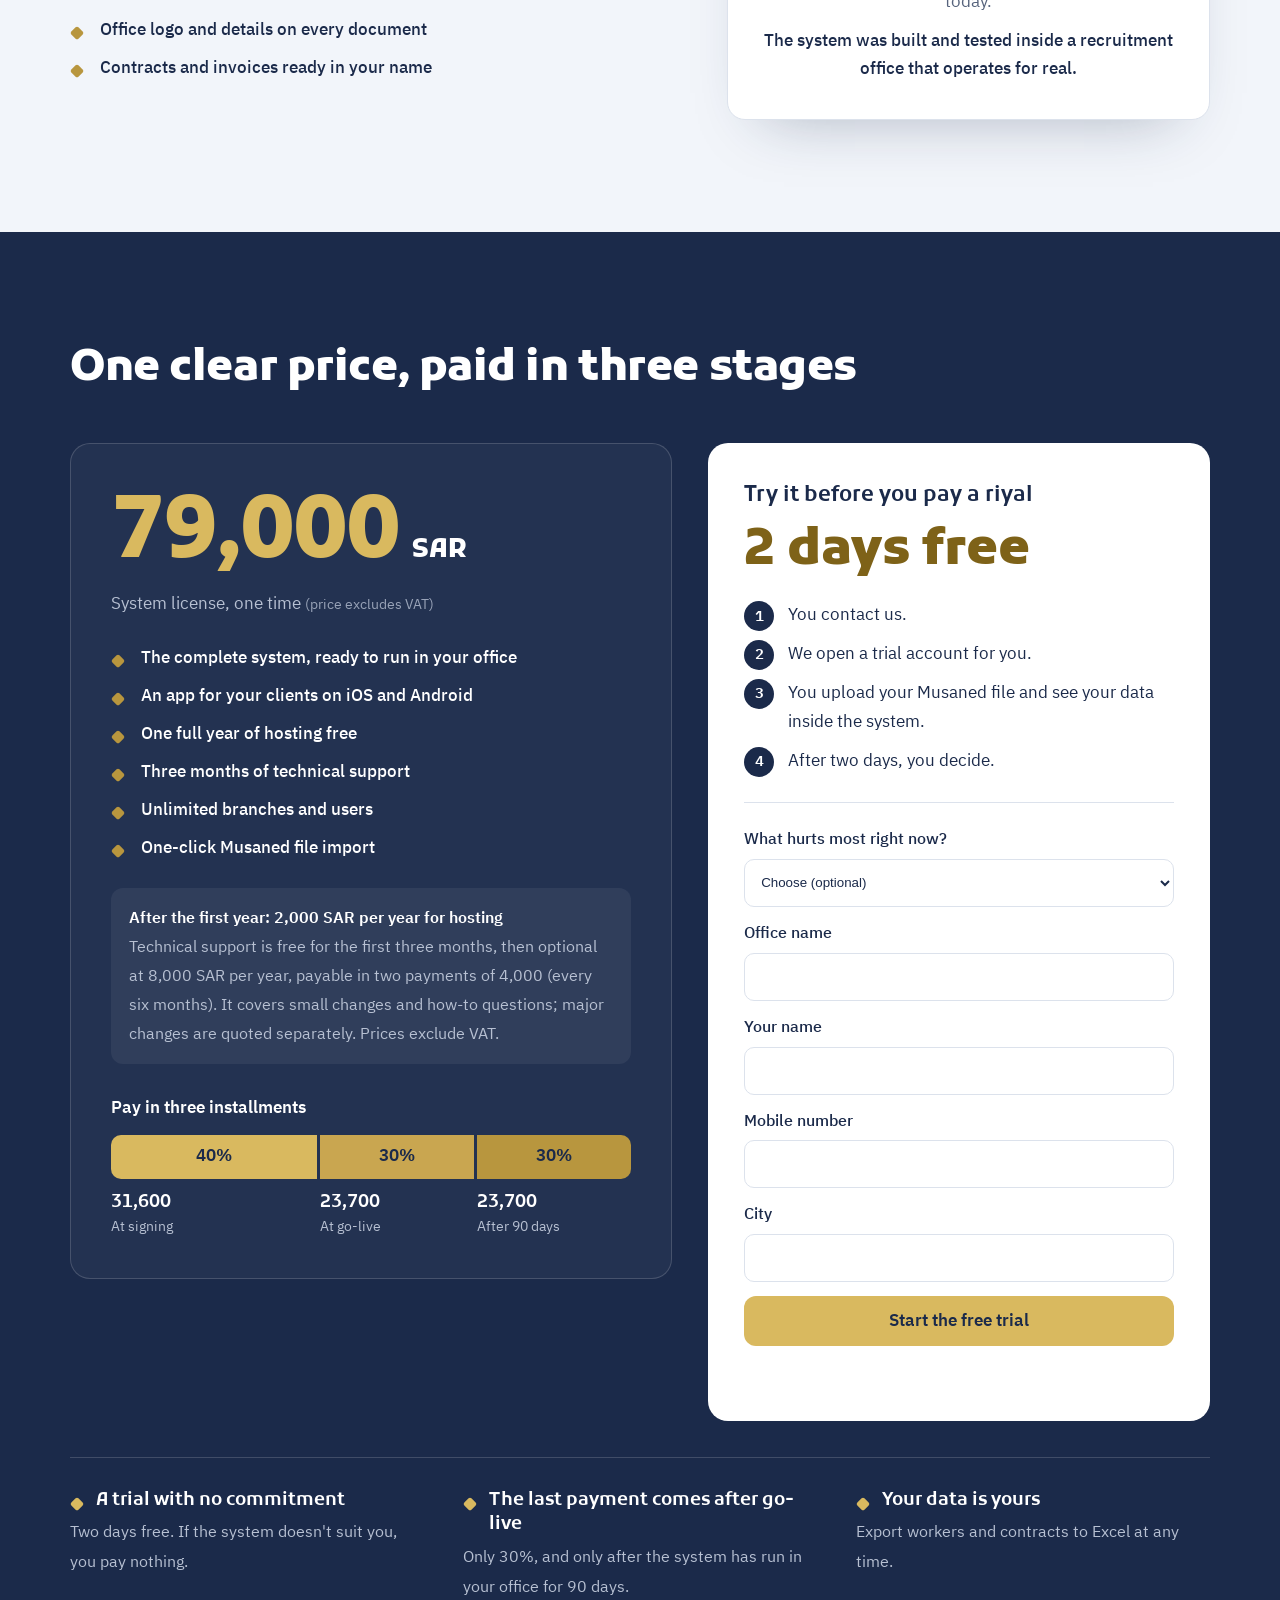
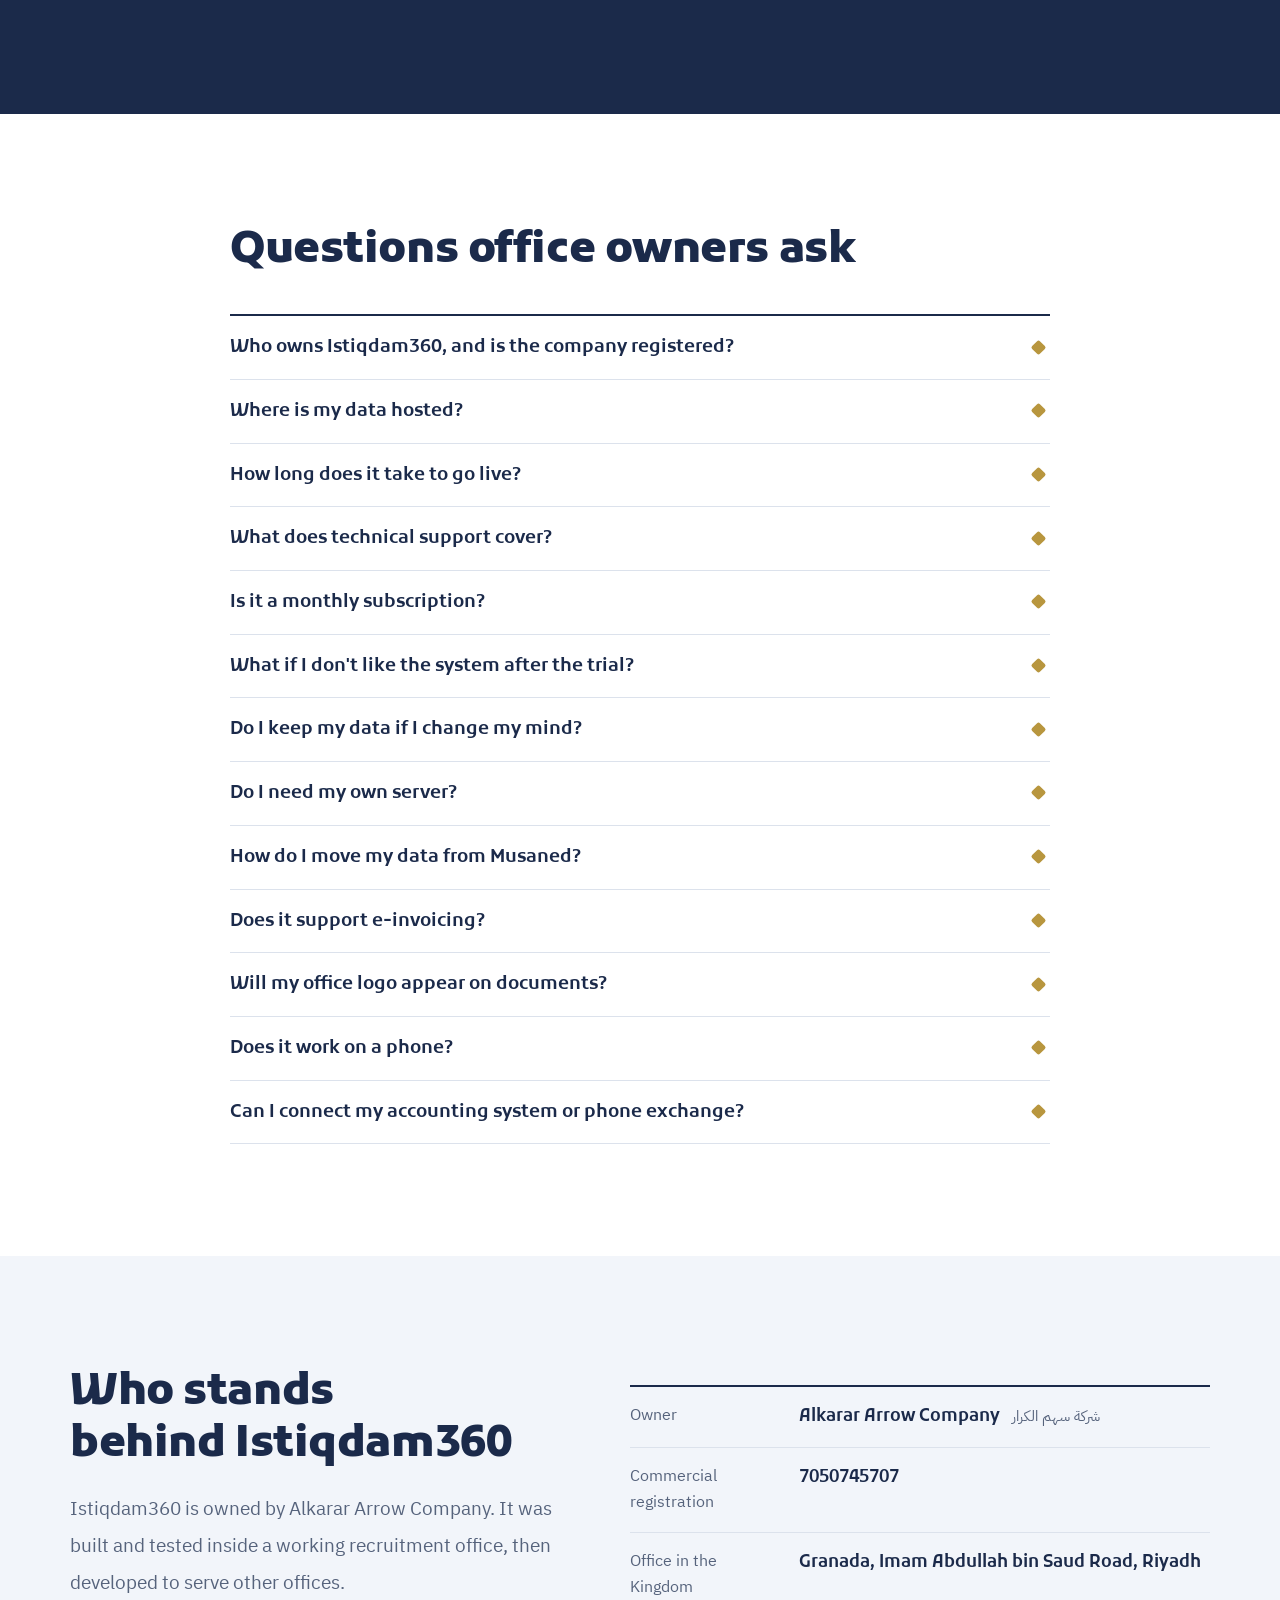
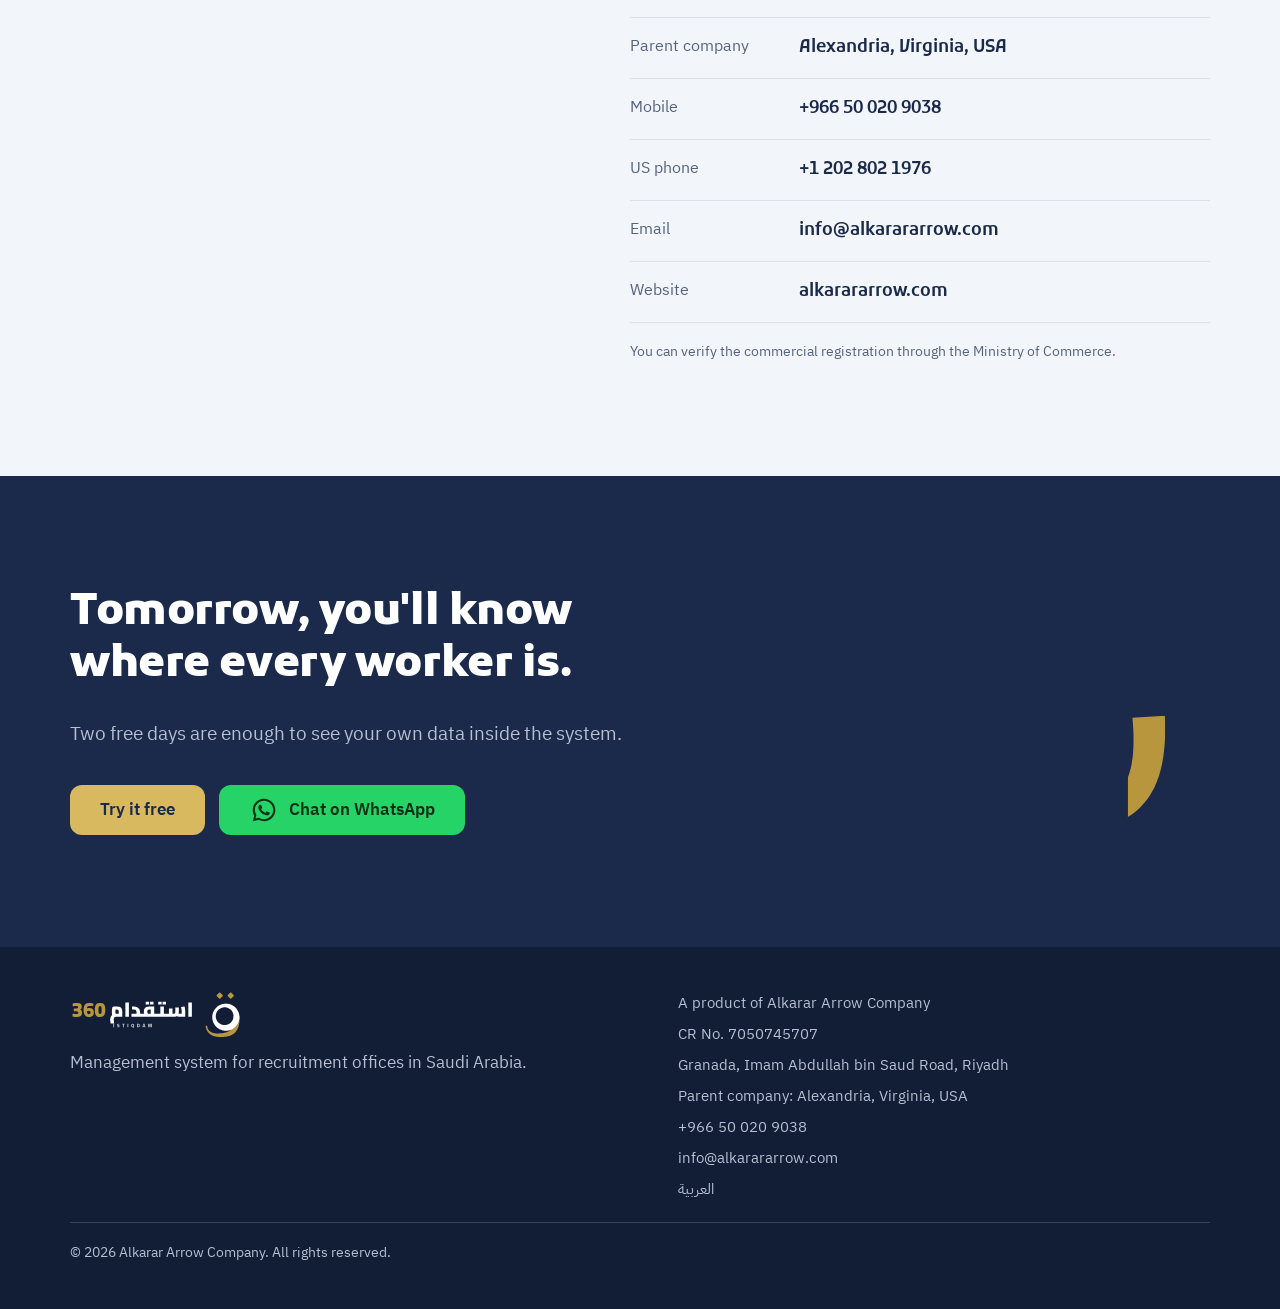
==== commit 9d9ce662: "State PDPL alignment; clarify support scope (small changes, how-to questions; major changes quoted) " ====
--- a/en/index.html
+++ b/en/index.html
@@ -344,7 +344,7 @@
           <li>Unlimited branches and users</li>
           <li>One-click Musaned file import</li>
         </ul>
-        <p class="renew"><strong>After the first year: 2,000 SAR per year for hosting</strong><br>Technical support is free for the first three months, then optional at 8,000 SAR per year, payable in two payments of 4,000 (every six months). It covers small changes to the system. Prices exclude VAT.</p>
+        <p class="renew"><strong>After the first year: 2,000 SAR per year for hosting</strong><br>Technical support is free for the first three months, then optional at 8,000 SAR per year, payable in two payments of 4,000 (every six months). It covers small changes and how-to questions; major changes are quoted separately. Prices exclude VAT.</p>
 
         <div class="split" aria-label="Payment schedule">
           <p class="split-title">Pay in three installments</p>
@@ -402,9 +402,9 @@
     <h2 class="h2">Questions office owners ask</h2>
     <div class="faq">
       <details><summary>Who owns Istiqdam360, and is the company registered?</summary><p>It is owned by Alkarar Arrow Company, commercial registration 7050745707, with an office in Riyadh and a parent company in Alexandria, Virginia, USA. You can verify the registration through the Ministry of Commerce.</p></details>
-      <details><summary>Where is my data hosted?</summary><p>On servers inside the Kingdom of Saudi Arabia. If you prefer, we install the system on your own office's server. Either way, the data is yours.</p></details>
+      <details><summary>Where is my data hosted?</summary><p>On servers inside the Kingdom of Saudi Arabia, in line with the Personal Data Protection Law. If you prefer, we install the system on your own office's server. Either way, the data is yours.</p></details>
       <details><summary>How long does it take to go live?</summary><p>14 to 21 days until the system is working in your office. It starts with uploading your Musaned file and reviewing your data with us.</p></details>
-      <details><summary>What does technical support cover?</summary><p>Small changes to the system. It is free for the first three months, then optional at 8,000 SAR per year, which you can pay in two payments of 4,000 SAR.</p></details>
+      <details><summary>What does technical support cover?</summary><p>Small changes to the system and answers to your how-to questions. Major changes are quoted separately. It is free for the first three months, then optional at 8,000 SAR per year, which you can pay in two payments of 4,000 SAR.</p></details>
       <details><summary>Is it a monthly subscription?</summary><p>No. You pay for the system once and it becomes an asset of your company. After the first year you pay 2,000 SAR per year for hosting, and technical support is optional at 8,000 SAR per year after the first three free months.</p></details>
       <details><summary>What if I don't like the system after the trial?</summary><p>You pay nothing. The trial is free and carries no commitment.</p></details>
       <details><summary>Do I keep my data if I change my mind?</summary><p>Yes. You can export workers and contracts to Excel at any time. Your data is yours.</p></details>
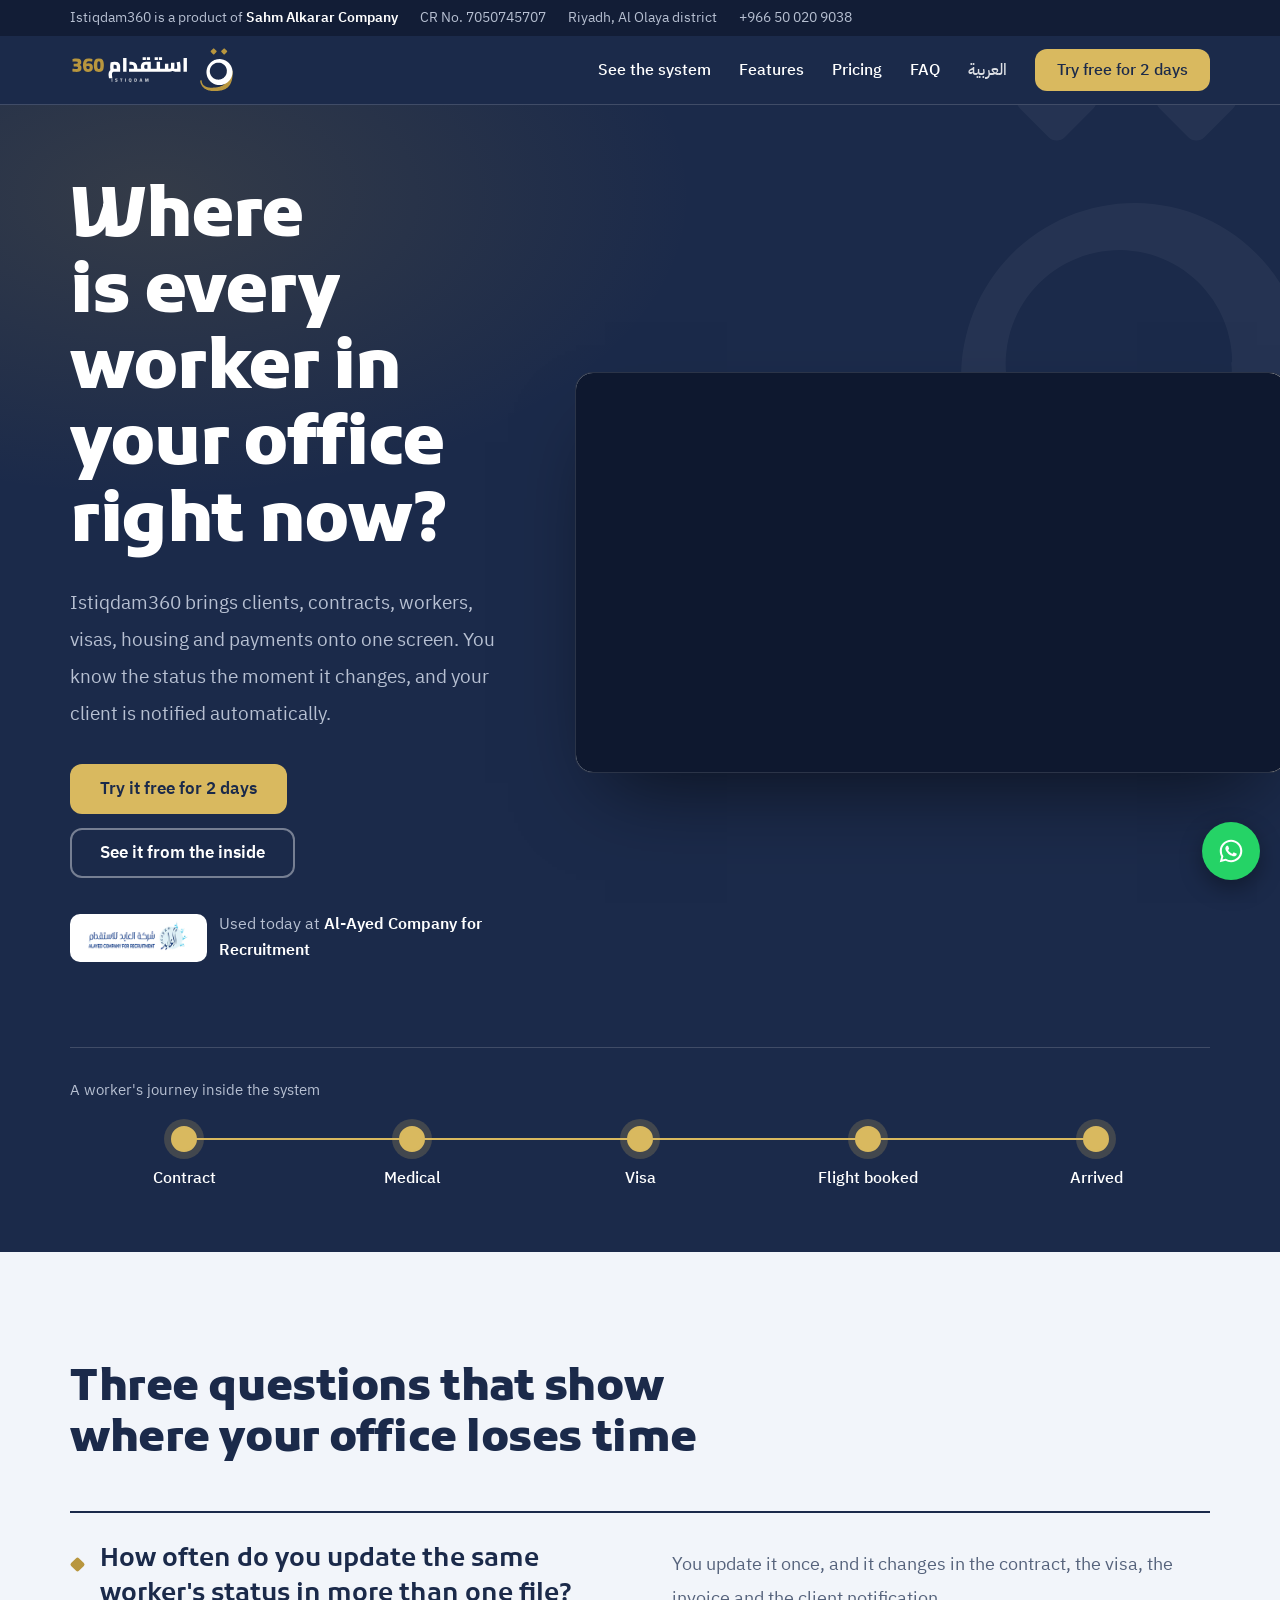
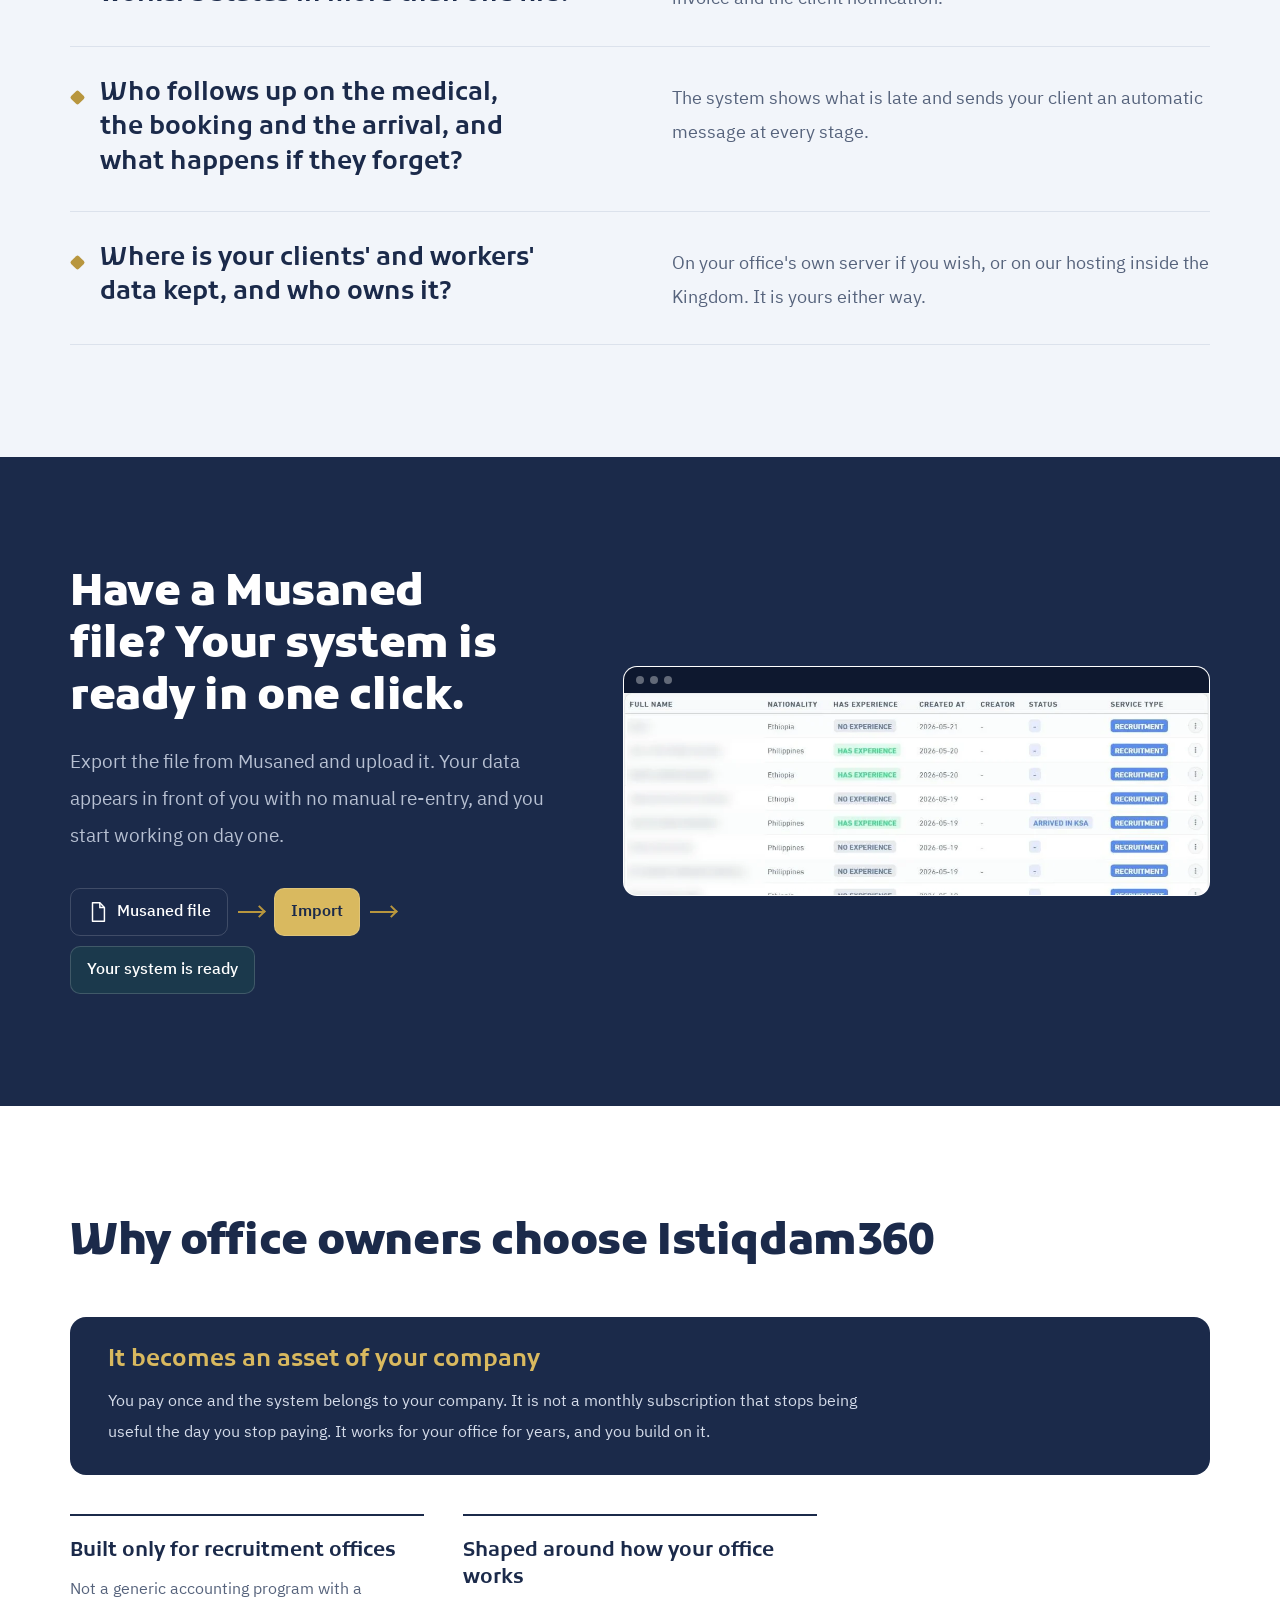
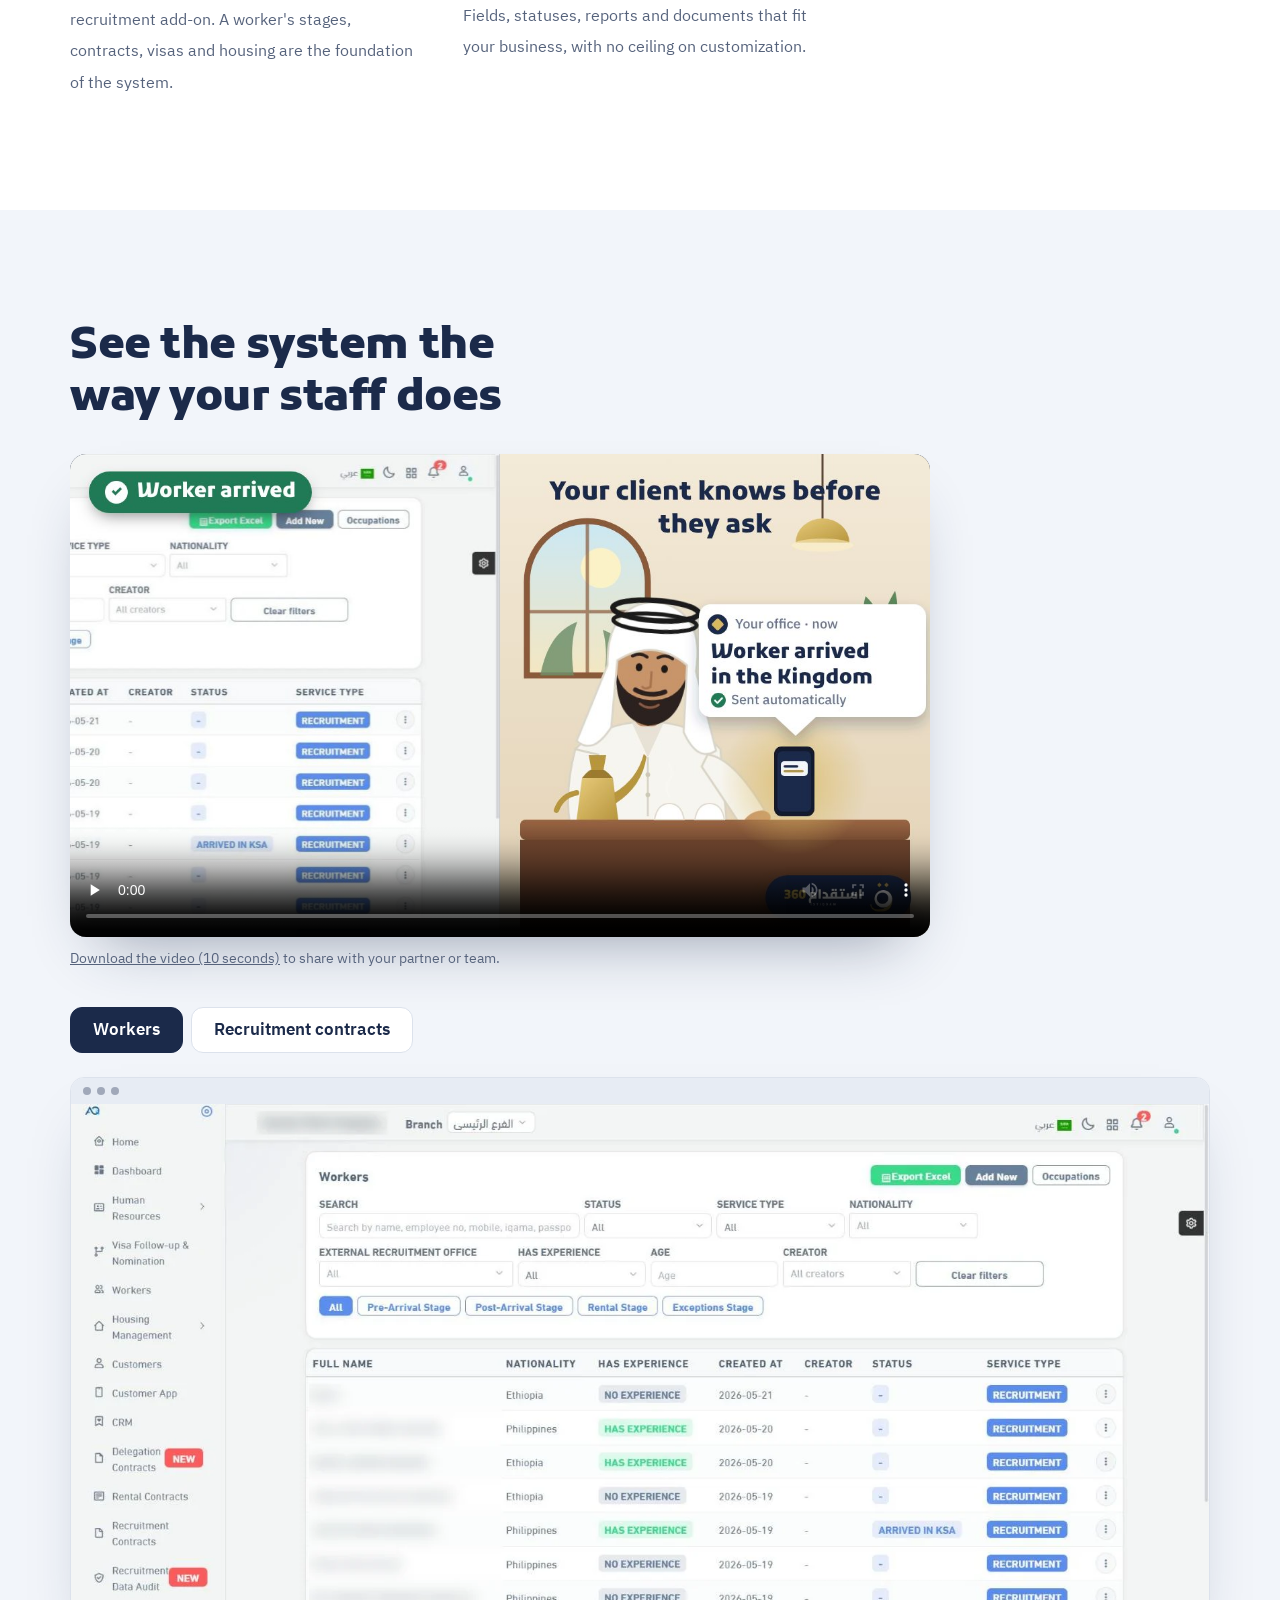
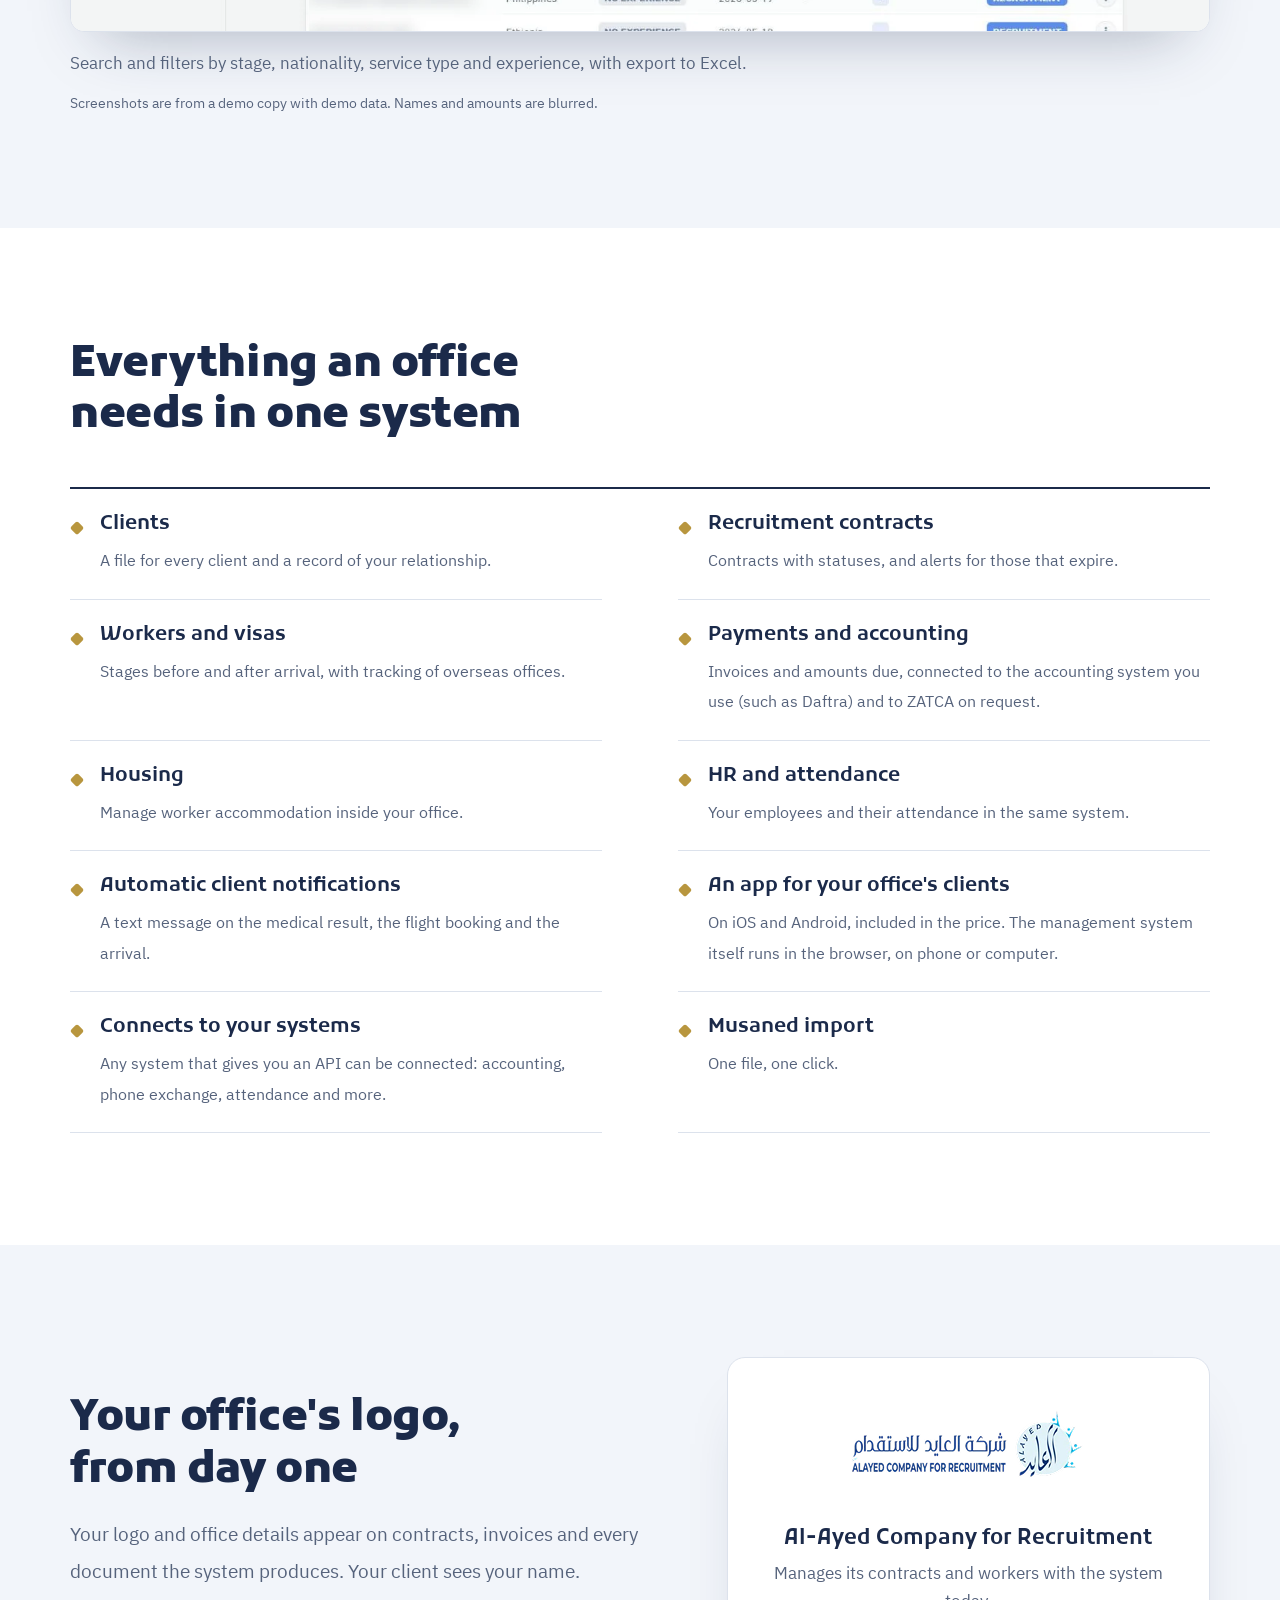
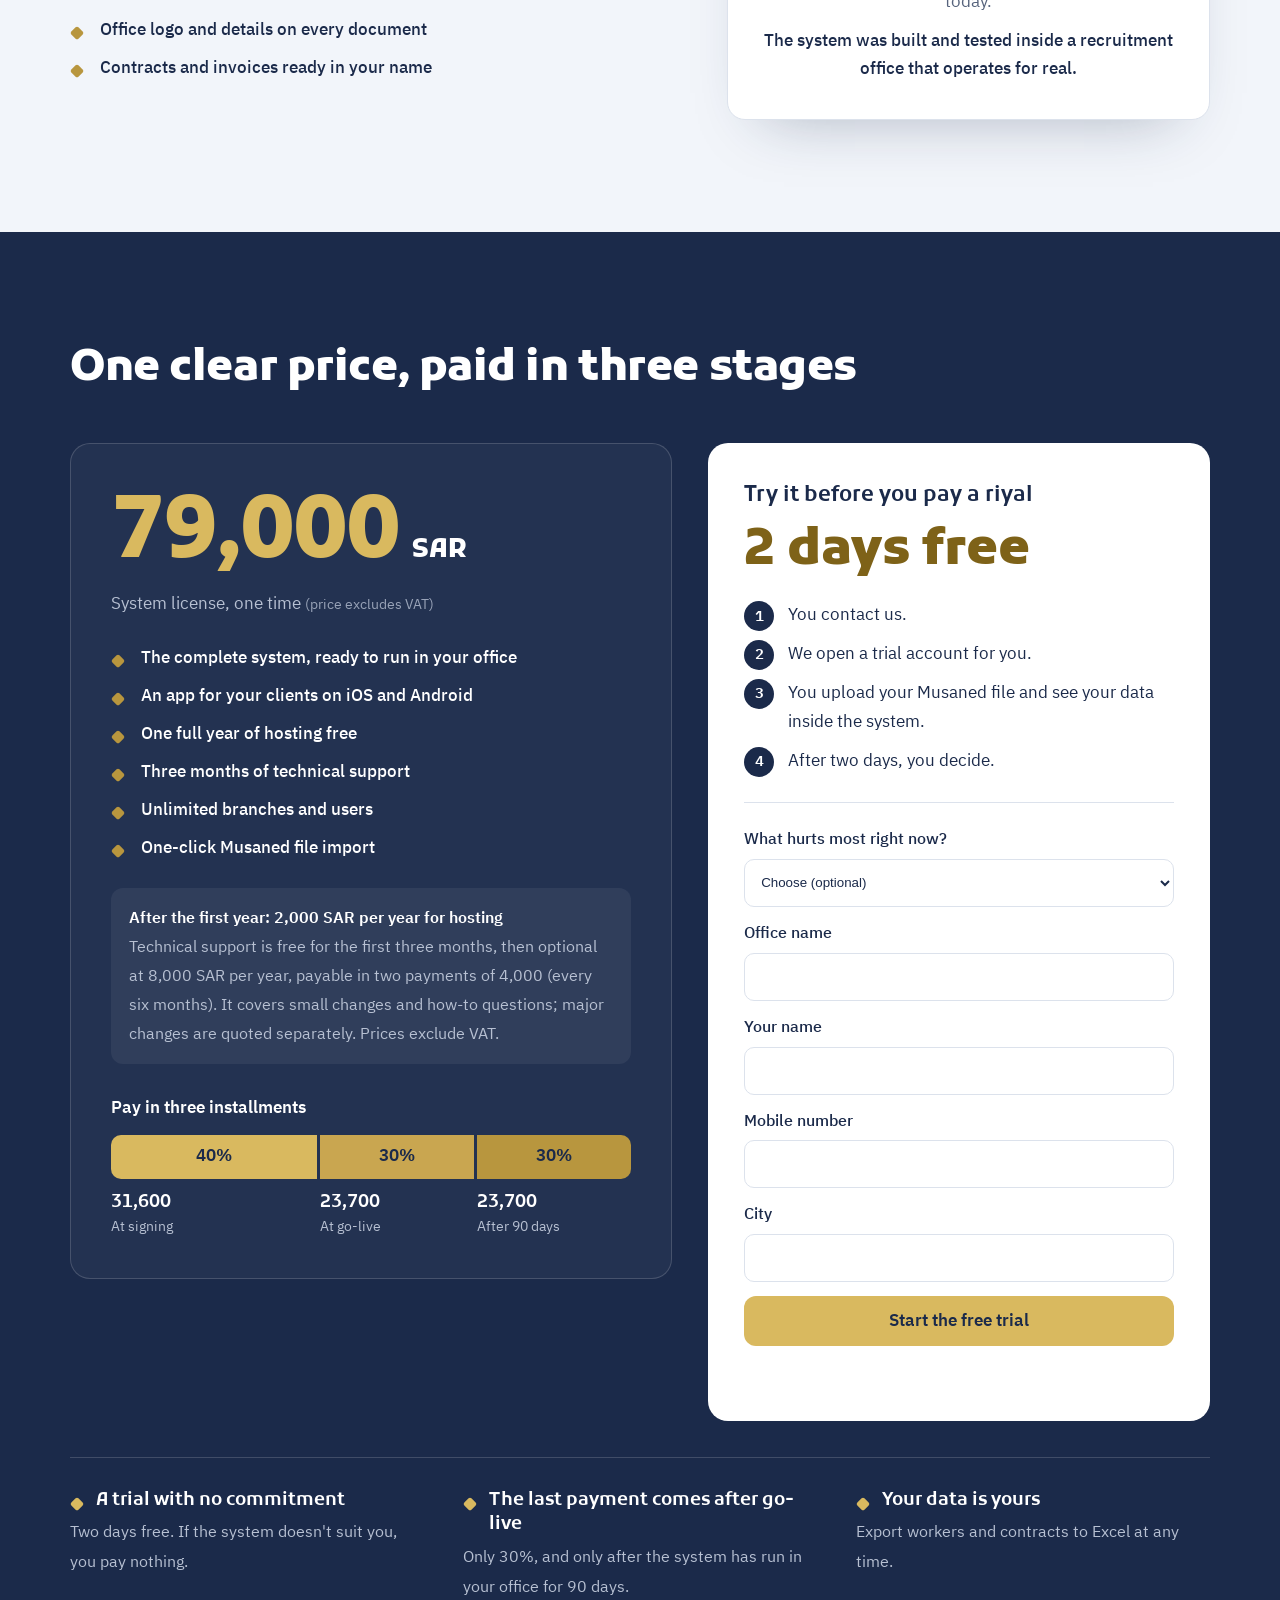
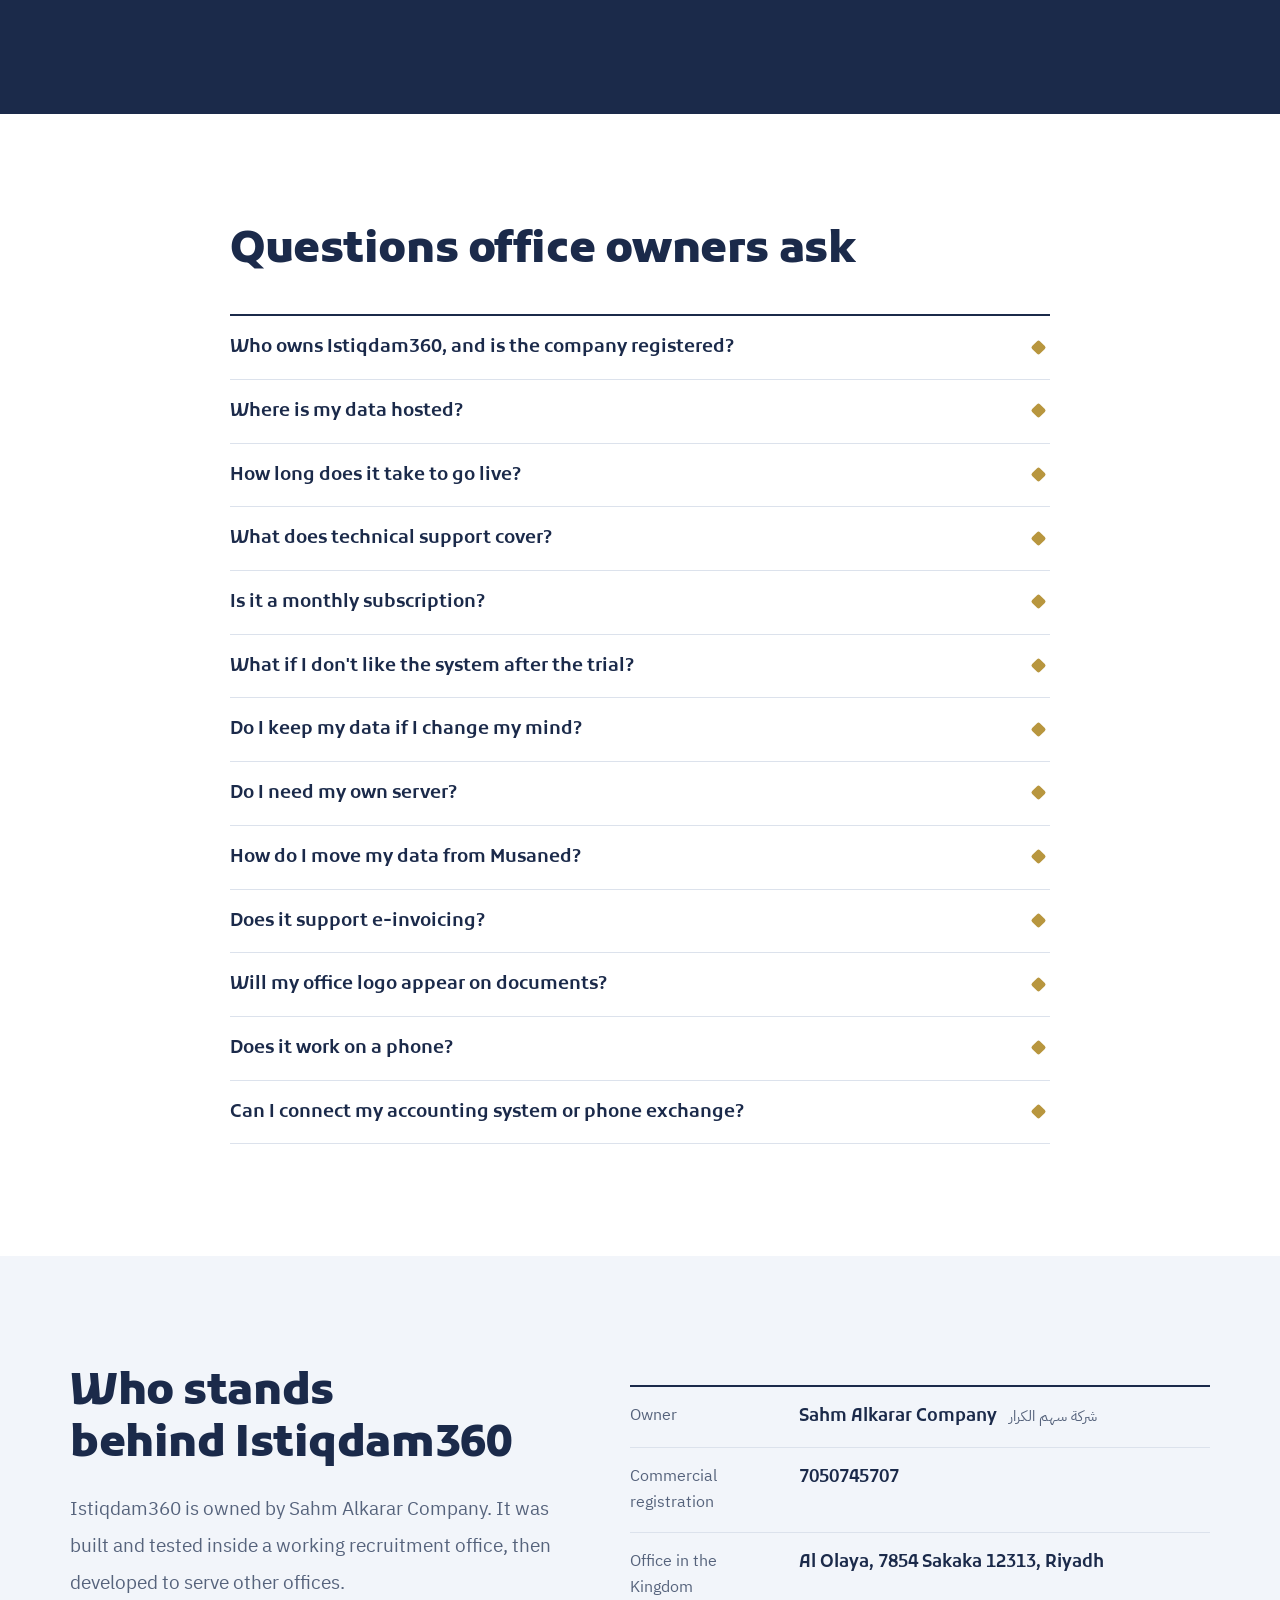
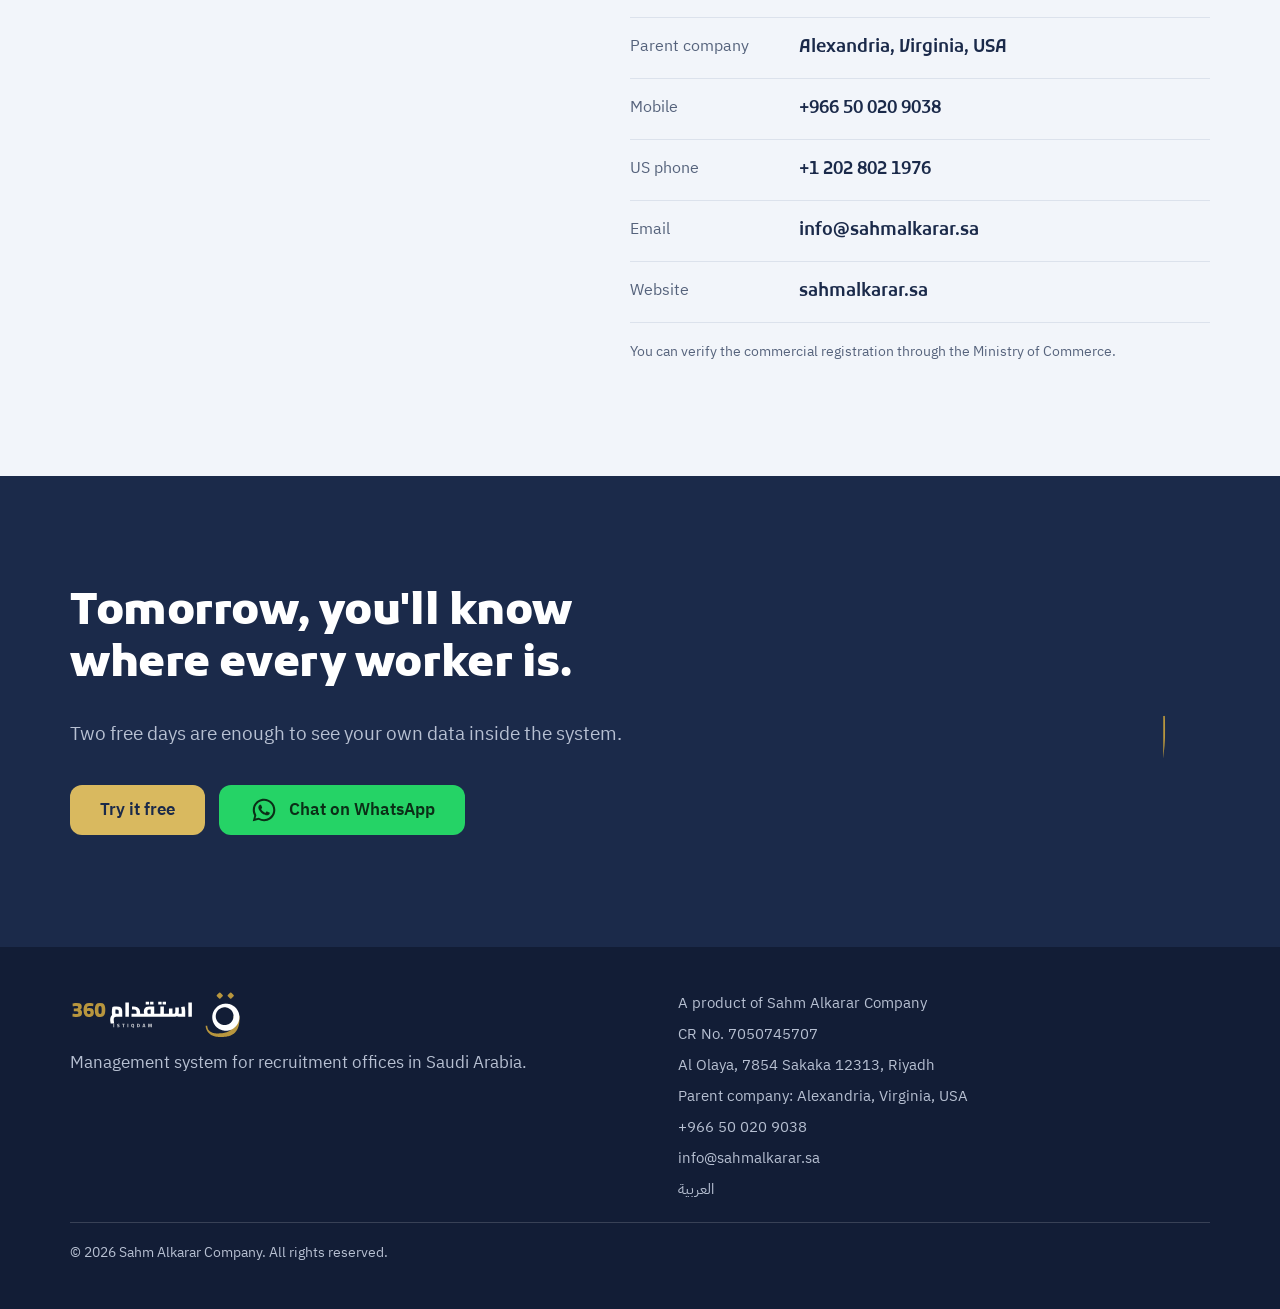
==== commit f6f0eb57: "Update owner branding to Sahm Alkarar / sahmalkarar.sa - Company name Alkarar Arrow -> Sahm Alkarar " ====
--- a/en/index.html
+++ b/en/index.html
@@ -23,9 +23,9 @@
   <link rel="stylesheet" href="../assets/css/en.css">
   <script type="application/ld+json">
   {"@context":"https://schema.org","@graph":[
-    {"@type":"Organization","@id":"https://istiqdam360.com/#org","name":"Alkarar Arrow","alternateName":"شركة سهم الكرار","identifier":"7050745707",
-     "url":"https://alkarararrow.com","email":"info@alkarararrow.com","telephone":"+966500209038",
-     "address":{"@type":"PostalAddress","streetAddress":"Imam Abdullah bin Saud Road, Granada","addressLocality":"Riyadh","addressCountry":"SA"},
+    {"@type":"Organization","@id":"https://istiqdam360.com/#org","name":"Sahm Alkarar","alternateName":"شركة سهم الكرار","identifier":"7050745707",
+     "url":"https://sahmalkarar.sa","email":"info@sahmalkarar.sa","telephone":"+966500209038",
+     "address":{"@type":"PostalAddress","streetAddress":"7854 Sakaka, Al Olaya","addressLocality":"Riyadh","addressCountry":"SA"},
      "parentOrganization":{"@type":"Organization","address":{"@type":"PostalAddress","addressLocality":"Alexandria","addressRegion":"VA","addressCountry":"US"}}},
     {"@type":"SoftwareApplication","name":"Istiqdam360","applicationCategory":"BusinessApplication","operatingSystem":"Web, iOS, Android","inLanguage":"en",
      "publisher":{"@id":"https://istiqdam360.com/#org"},
@@ -39,9 +39,9 @@
 
 <div class="legal-bar">
   <div class="wrap legal-in">
-    <span>Istiqdam360 is a product of <strong>Alkarar Arrow Company</strong></span>
+    <span>Istiqdam360 is a product of <strong>Sahm Alkarar Company</strong></span>
     <span>CR No. <bdi dir="ltr">7050745707</bdi></span>
-    <span class="hide-sm">Riyadh, Granada district</span>
+    <span class="hide-sm">Riyadh, Al Olaya district</span>
     <span><a href="tel:+966500209038" dir="ltr">+966 50 020 9038</a></span>
   </div>
 </div>
@@ -401,7 +401,7 @@
   <div class="wrap faq-wrap">
     <h2 class="h2">Questions office owners ask</h2>
     <div class="faq">
-      <details><summary>Who owns Istiqdam360, and is the company registered?</summary><p>It is owned by Alkarar Arrow Company, commercial registration 7050745707, with an office in Riyadh and a parent company in Alexandria, Virginia, USA. You can verify the registration through the Ministry of Commerce.</p></details>
+      <details><summary>Who owns Istiqdam360, and is the company registered?</summary><p>It is owned by Sahm Alkarar Company, commercial registration 7050745707, with an office in Riyadh and a parent company in Alexandria, Virginia, USA. You can verify the registration through the Ministry of Commerce.</p></details>
       <details><summary>Where is my data hosted?</summary><p>On servers inside the Kingdom of Saudi Arabia, in line with the Personal Data Protection Law. If you prefer, we install the system on your own office's server. Either way, the data is yours.</p></details>
       <details><summary>How long does it take to go live?</summary><p>14 to 21 days until the system is working in your office. It starts with uploading your Musaned file and reviewing your data with us.</p></details>
       <details><summary>What does technical support cover?</summary><p>Small changes to the system and answers to your how-to questions. Major changes are quoted separately. It is free for the first three months, then optional at 8,000 SAR per year, which you can pay in two payments of 4,000 SAR.</p></details>
@@ -423,18 +423,18 @@
   <div class="wrap company">
     <div>
       <h2 class="h2">Who stands behind Istiqdam360</h2>
-      <p class="lead">Istiqdam360 is owned by Alkarar Arrow Company. It was built and tested inside a working recruitment office, then developed to serve other offices.</p>
+      <p class="lead">Istiqdam360 is owned by Sahm Alkarar Company. It was built and tested inside a working recruitment office, then developed to serve other offices.</p>
     </div>
     <div>
       <dl class="facts">
-        <div><dt>Owner</dt><dd>Alkarar Arrow Company <span class="en" dir="ltr">شركة سهم الكرار</span></dd></div>
+        <div><dt>Owner</dt><dd>Sahm Alkarar Company <span class="en" dir="ltr">شركة سهم الكرار</span></dd></div>
         <div><dt>Commercial registration</dt><dd><bdi dir="ltr">7050745707</bdi></dd></div>
-        <div><dt>Office in the Kingdom</dt><dd>Granada, Imam Abdullah bin Saud Road, Riyadh</dd></div>
+        <div><dt>Office in the Kingdom</dt><dd>Al Olaya, 7854 Sakaka 12313, Riyadh</dd></div>
         <div><dt>Parent company</dt><dd>Alexandria, Virginia, USA</dd></div>
         <div><dt>Mobile</dt><dd><a href="tel:+966500209038" dir="ltr">+966 50 020 9038</a></dd></div>
         <div><dt>US phone</dt><dd><a href="tel:+12028021976" dir="ltr">+1 202 802 1976</a></dd></div>
-        <div><dt>Email</dt><dd><a href="mailto:info@alkarararrow.com" dir="ltr">info@alkarararrow.com</a></dd></div>
-        <div><dt>Website</dt><dd><a href="https://alkarararrow.com" dir="ltr" rel="noopener">alkarararrow.com</a></dd></div>
+        <div><dt>Email</dt><dd><a href="mailto:info@sahmalkarar.sa" dir="ltr">info@sahmalkarar.sa</a></dd></div>
+        <div><dt>Website</dt><dd><a href="https://sahmalkarar.sa" dir="ltr" rel="noopener">sahmalkarar.sa</a></dd></div>
       </dl>
       <p class="note">You can verify the commercial registration through the Ministry of Commerce.</p>
     </div>
@@ -460,15 +460,15 @@
       <p>Management system for recruitment offices in Saudi Arabia.</p>
     </div>
     <ul class="foot-facts">
-      <li>A product of Alkarar Arrow Company</li>
+      <li>A product of Sahm Alkarar Company</li>
       <li>CR No. <bdi dir="ltr">7050745707</bdi></li>
-      <li>Granada, Imam Abdullah bin Saud Road, Riyadh</li>
+      <li>Al Olaya, 7854 Sakaka 12313, Riyadh</li>
       <li>Parent company: Alexandria, Virginia, USA</li>
       <li><a href="tel:+966500209038" dir="ltr">+966 50 020 9038</a></li>
-      <li><a href="mailto:info@alkarararrow.com" dir="ltr">info@alkarararrow.com</a></li>
+      <li><a href="mailto:info@sahmalkarar.sa" dir="ltr">info@sahmalkarar.sa</a></li>
       <li><a href="../" hreflang="ar" lang="ar">العربية</a></li>
     </ul>
-    <p class="copy">© 2026 Alkarar Arrow Company. All rights reserved.</p>
+    <p class="copy">© 2026 Sahm Alkarar Company. All rights reserved.</p>
   </div>
 </footer>
 
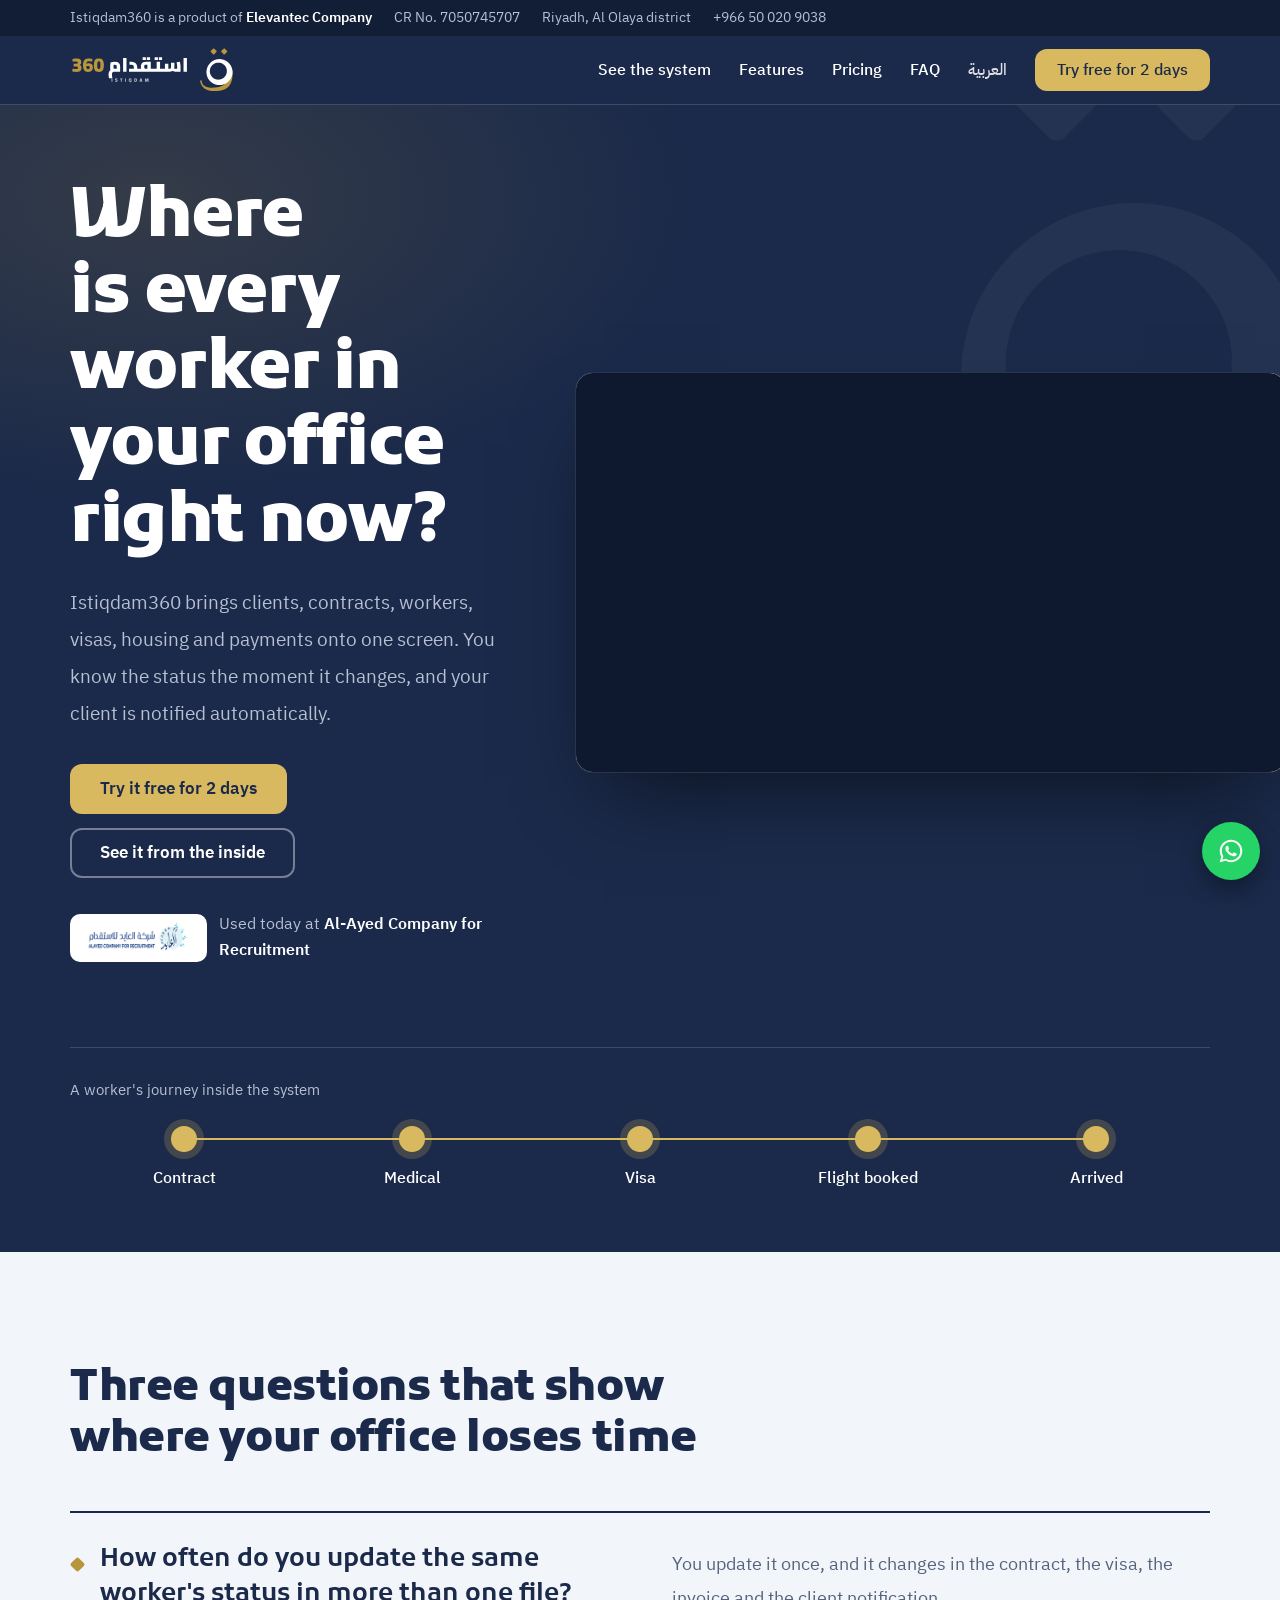
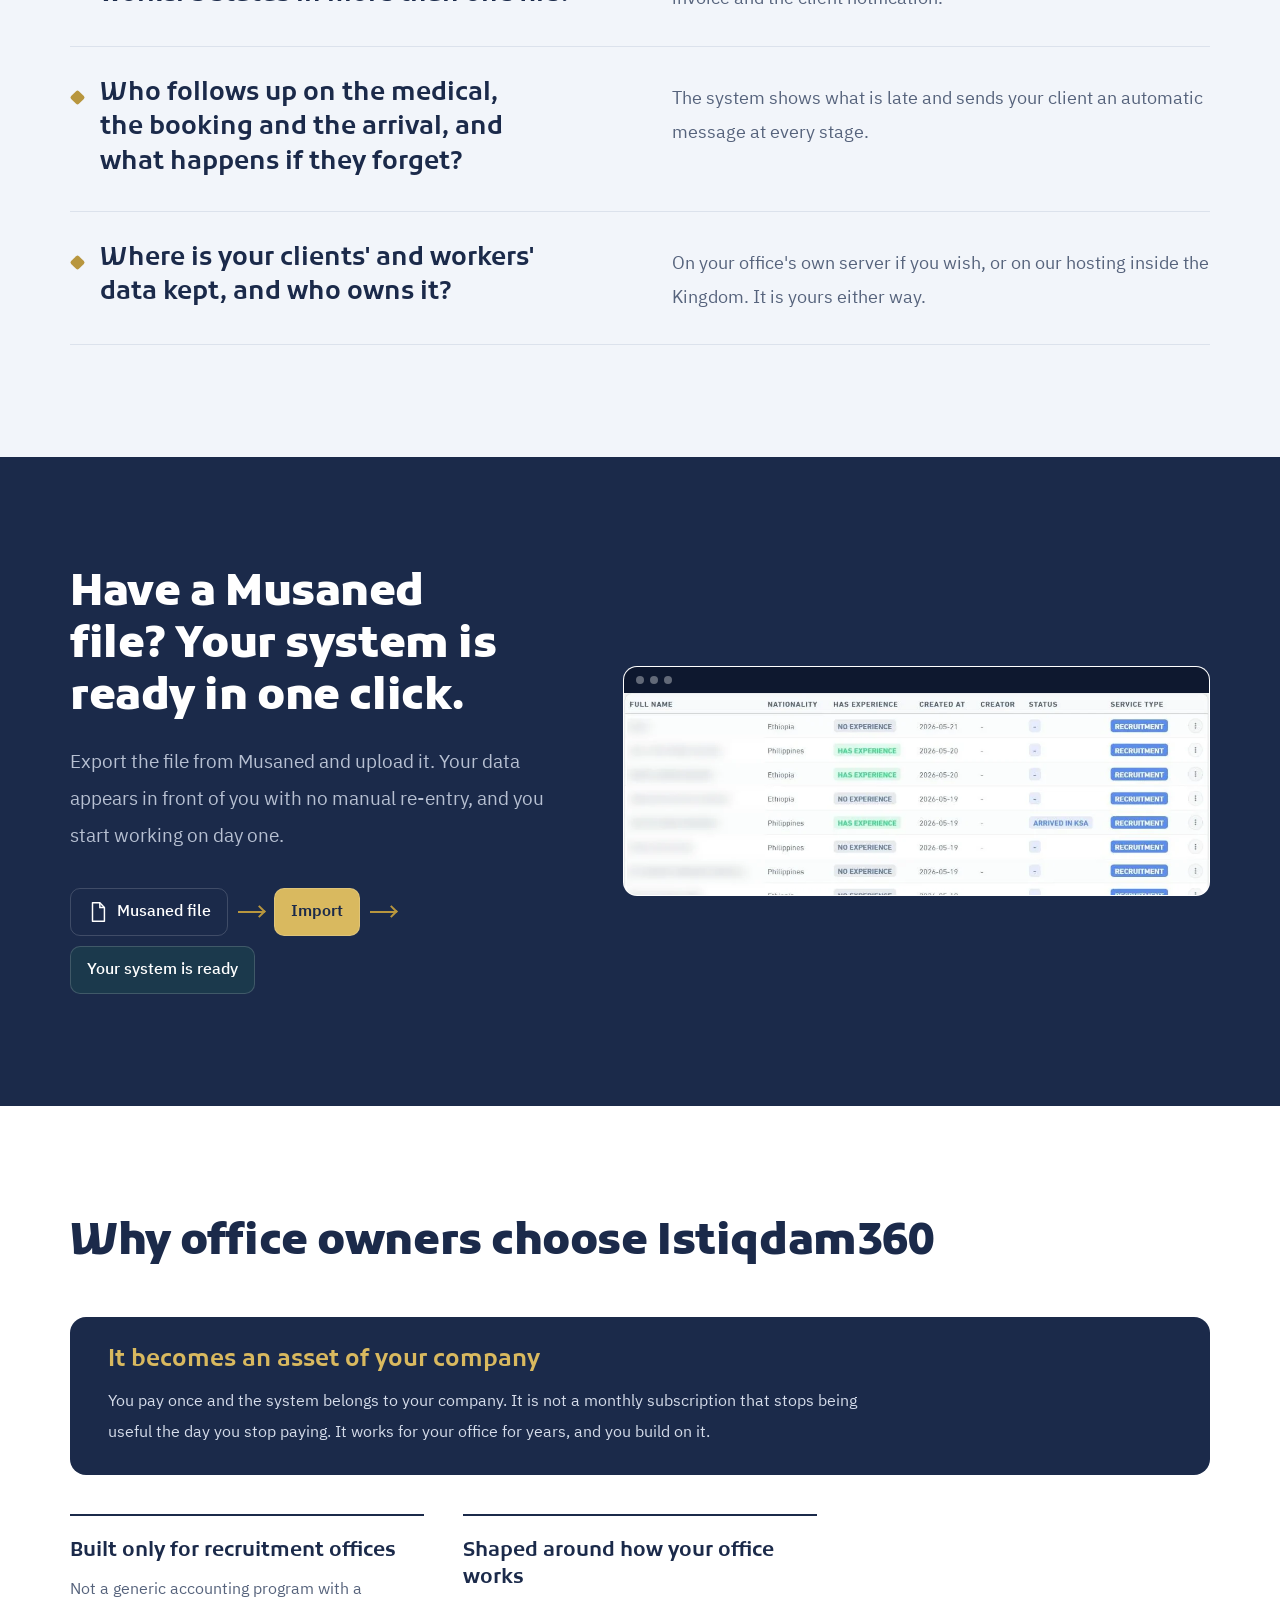
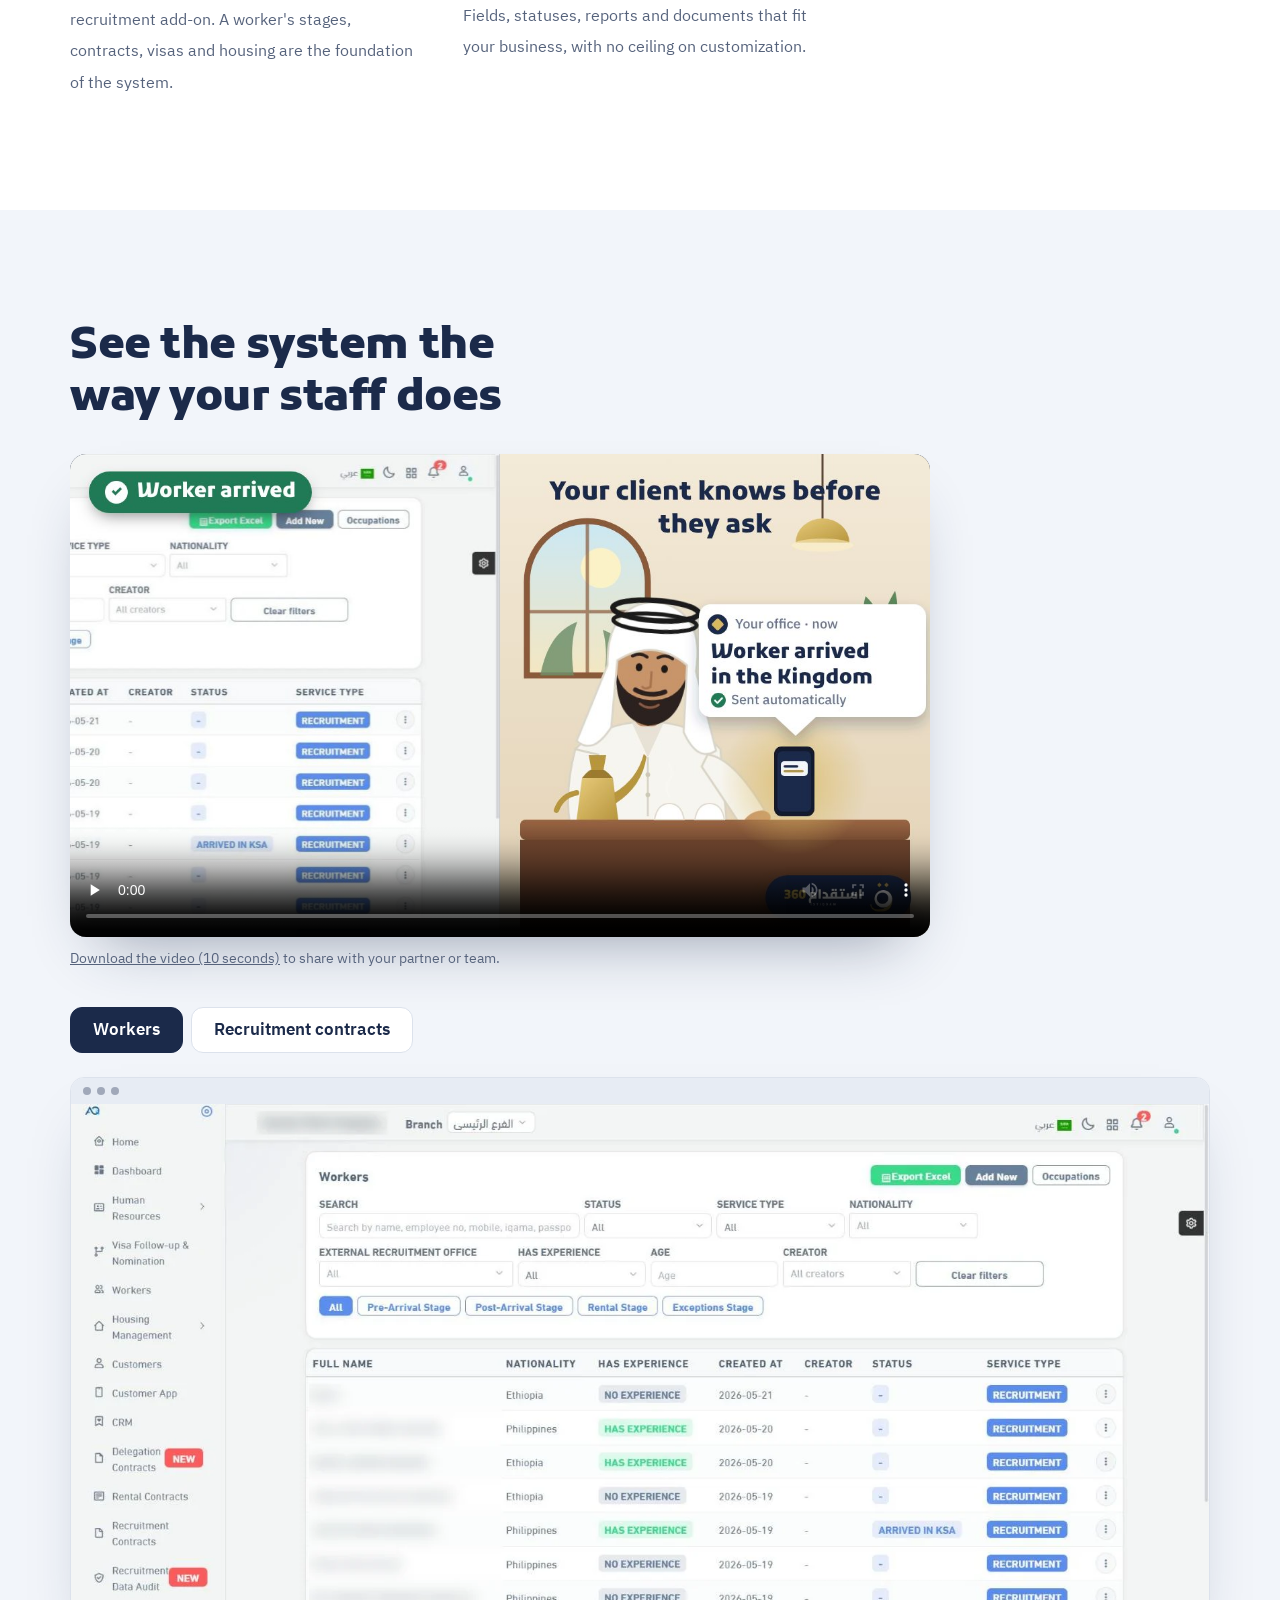
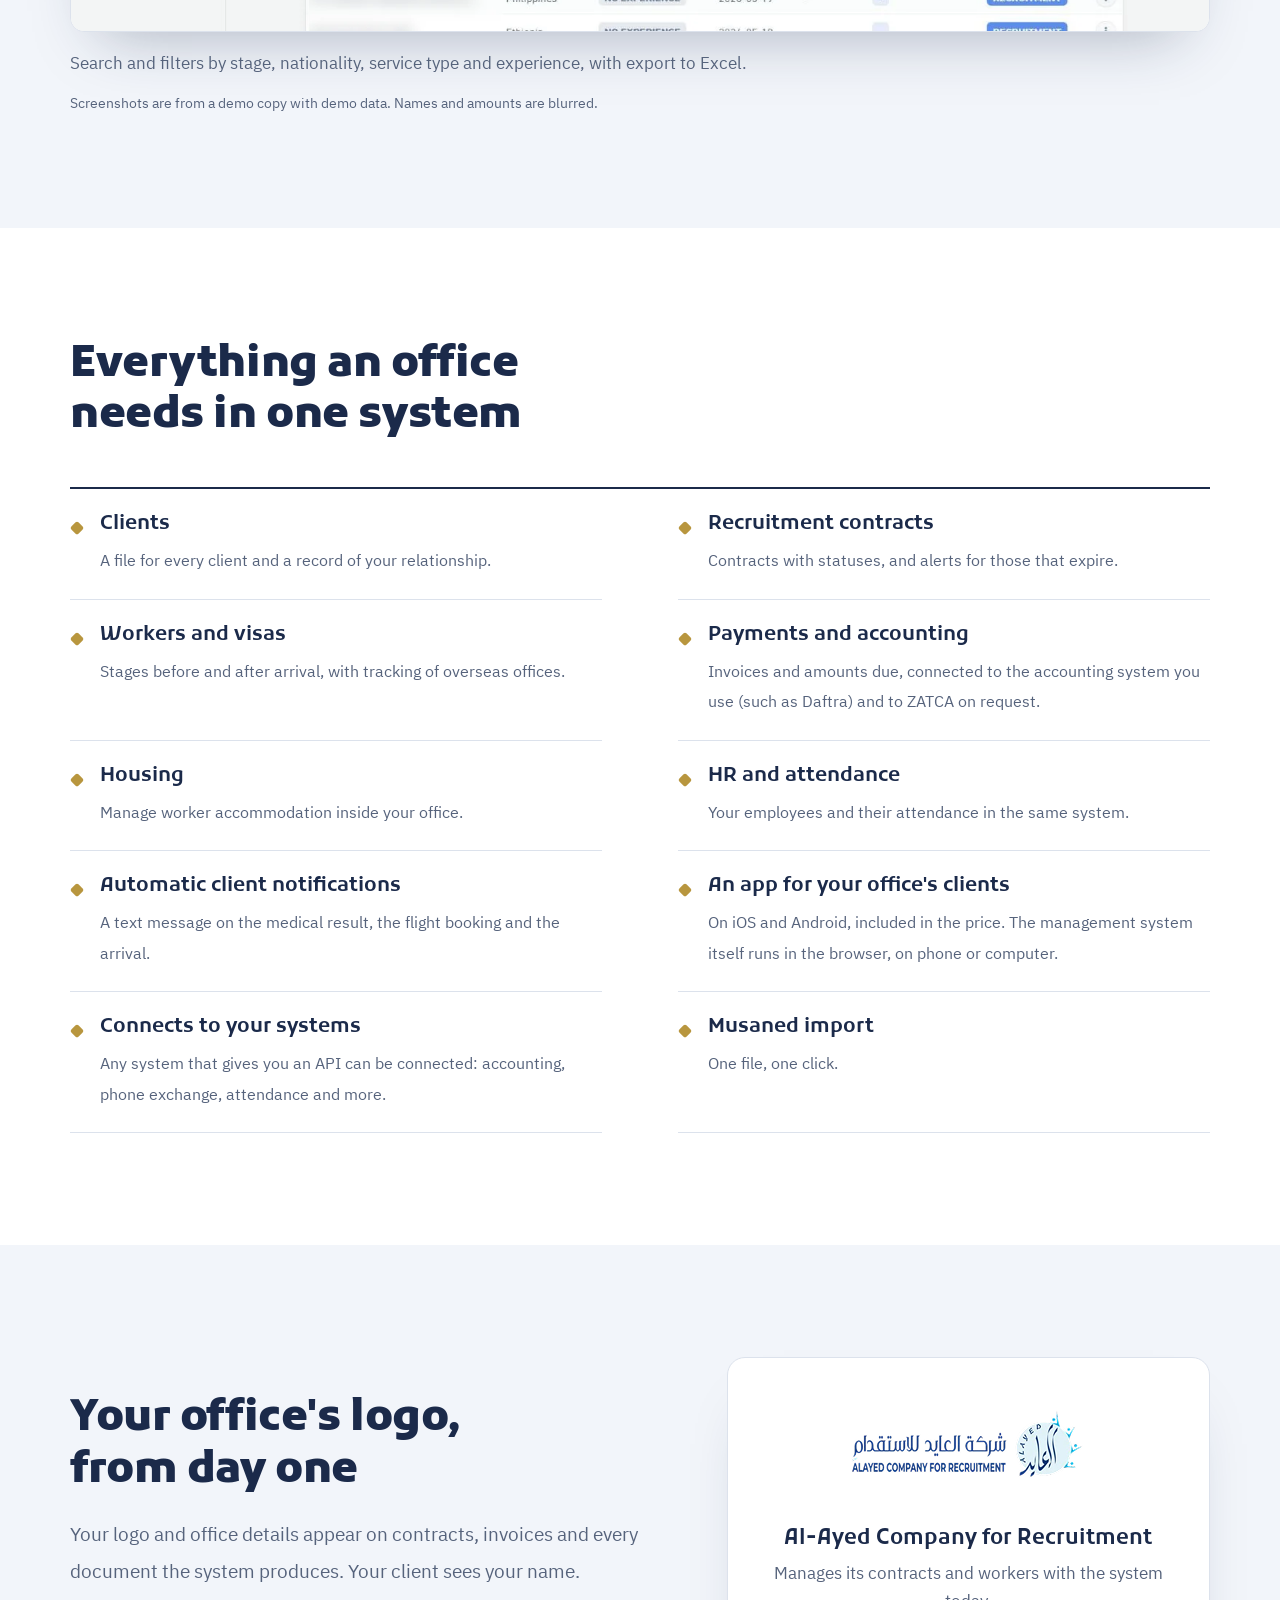
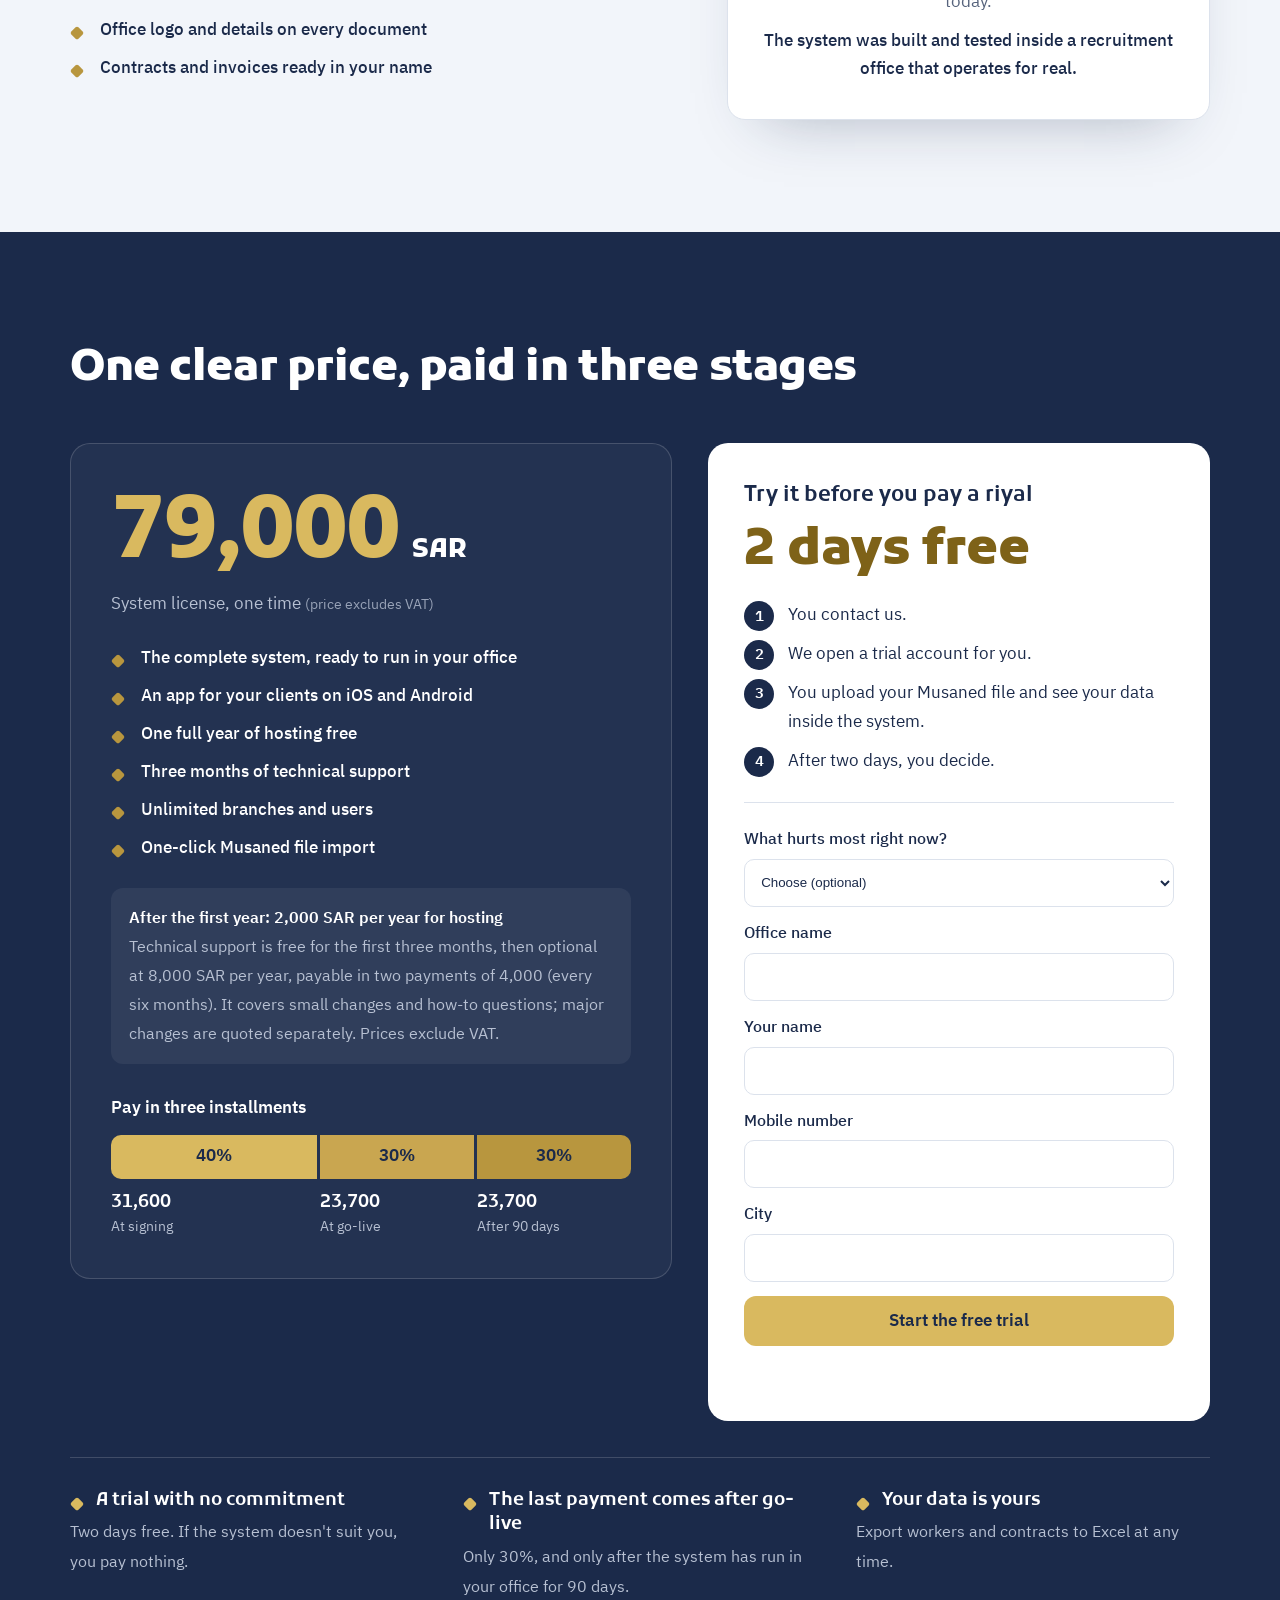
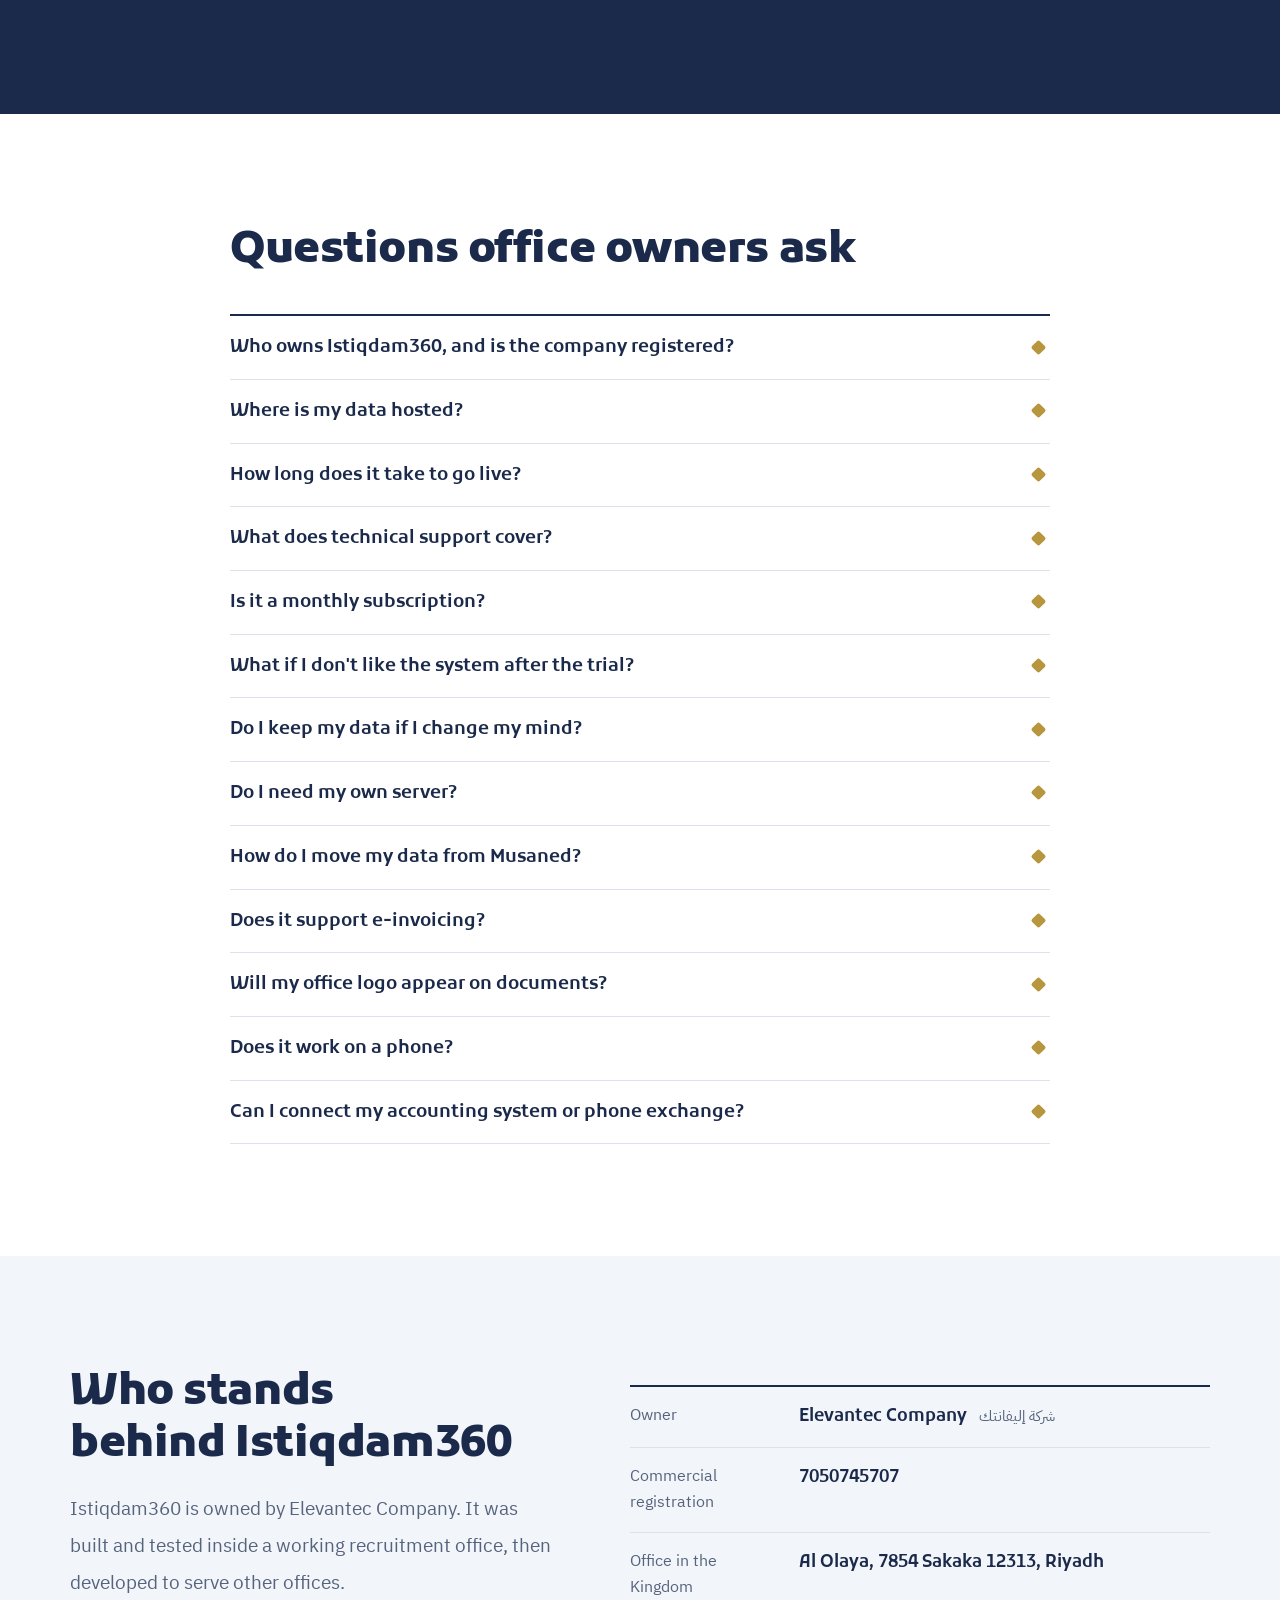
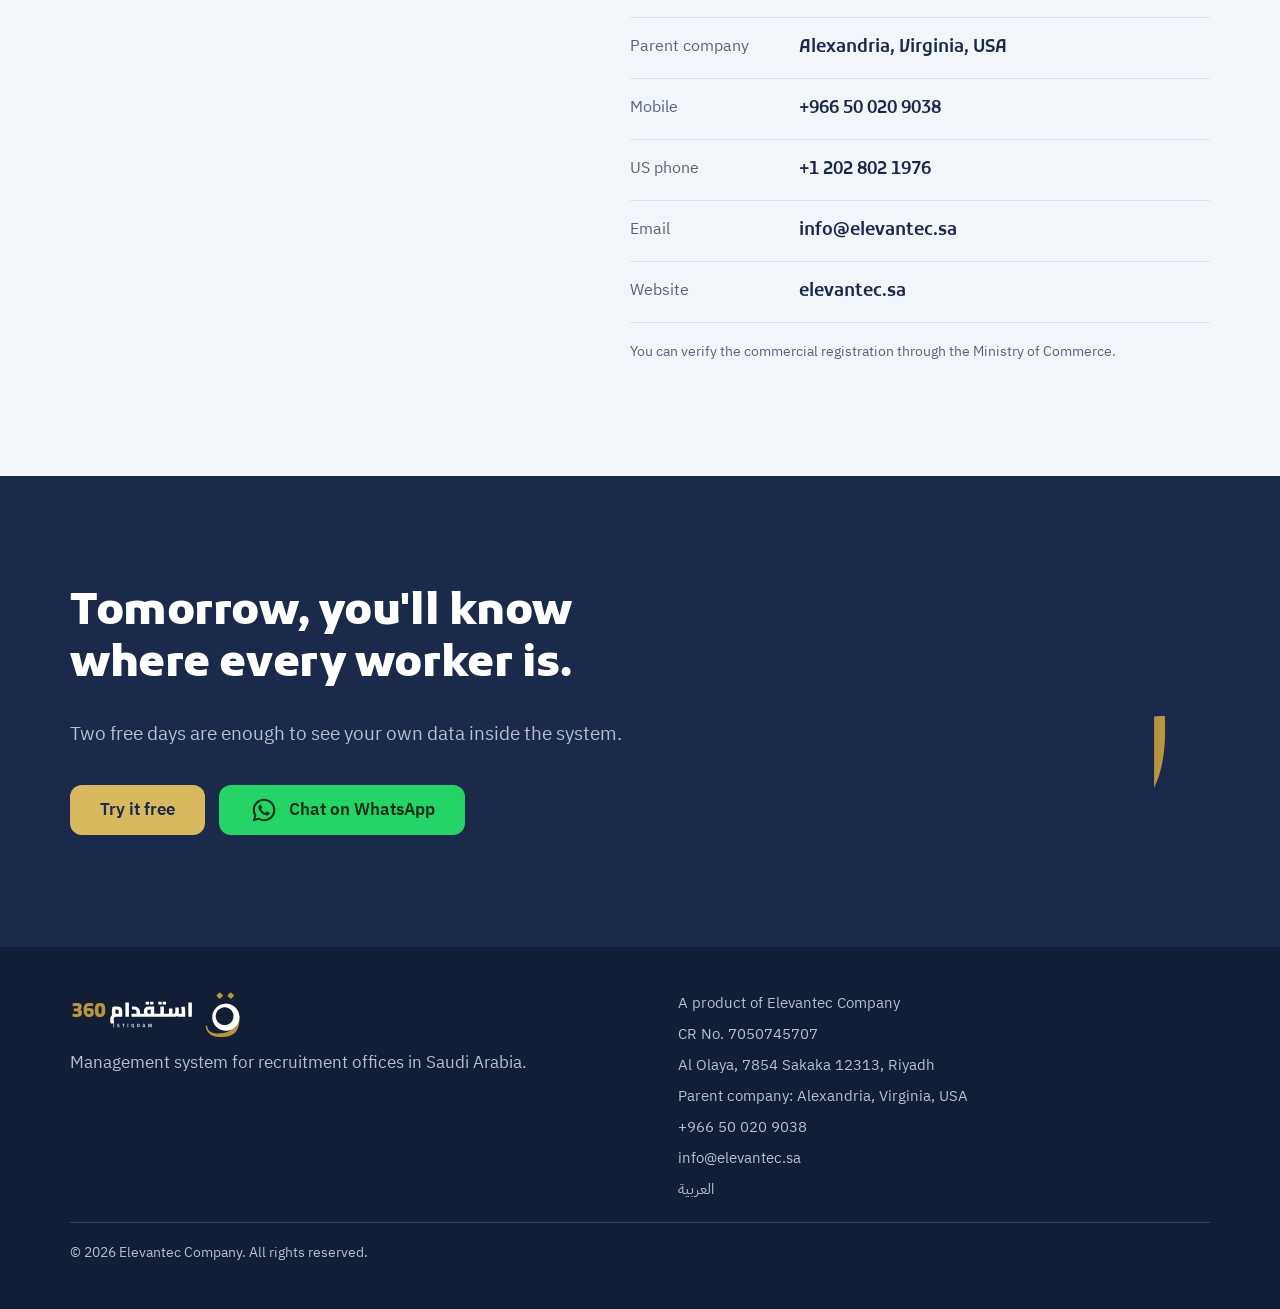
==== commit 4d869779: "Rename company to Elevantec (إليفانتك) across Arabic and English pages Co-Authored-By: Claude Sonnet" ====
--- a/en/index.html
+++ b/en/index.html
@@ -23,8 +23,8 @@
   <link rel="stylesheet" href="../assets/css/en.css">
   <script type="application/ld+json">
   {"@context":"https://schema.org","@graph":[
-    {"@type":"Organization","@id":"https://istiqdam360.com/#org","name":"Sahm Alkarar","alternateName":"شركة سهم الكرار","identifier":"7050745707",
-     "url":"https://sahmalkarar.sa","email":"info@sahmalkarar.sa","telephone":"+966500209038",
+    {"@type":"Organization","@id":"https://istiqdam360.com/#org","name":"Elevantec","alternateName":"شركة إليفانتك","identifier":"7050745707",
+     "url":"https://elevantec.sa","email":"info@elevantec.sa","telephone":"+966500209038",
      "address":{"@type":"PostalAddress","streetAddress":"7854 Sakaka, Al Olaya","addressLocality":"Riyadh","addressCountry":"SA"},
      "parentOrganization":{"@type":"Organization","address":{"@type":"PostalAddress","addressLocality":"Alexandria","addressRegion":"VA","addressCountry":"US"}}},
     {"@type":"SoftwareApplication","name":"Istiqdam360","applicationCategory":"BusinessApplication","operatingSystem":"Web, iOS, Android","inLanguage":"en",
@@ -39,7 +39,7 @@
 
 <div class="legal-bar">
   <div class="wrap legal-in">
-    <span>Istiqdam360 is a product of <strong>Sahm Alkarar Company</strong></span>
+    <span>Istiqdam360 is a product of <strong>Elevantec Company</strong></span>
     <span>CR No. <bdi dir="ltr">7050745707</bdi></span>
     <span class="hide-sm">Riyadh, Al Olaya district</span>
     <span><a href="tel:+966500209038" dir="ltr">+966 50 020 9038</a></span>
@@ -401,7 +401,7 @@
   <div class="wrap faq-wrap">
     <h2 class="h2">Questions office owners ask</h2>
     <div class="faq">
-      <details><summary>Who owns Istiqdam360, and is the company registered?</summary><p>It is owned by Sahm Alkarar Company, commercial registration 7050745707, with an office in Riyadh and a parent company in Alexandria, Virginia, USA. You can verify the registration through the Ministry of Commerce.</p></details>
+      <details><summary>Who owns Istiqdam360, and is the company registered?</summary><p>It is owned by Elevantec Company, commercial registration 7050745707, with an office in Riyadh and a parent company in Alexandria, Virginia, USA. You can verify the registration through the Ministry of Commerce.</p></details>
       <details><summary>Where is my data hosted?</summary><p>On servers inside the Kingdom of Saudi Arabia, in line with the Personal Data Protection Law. If you prefer, we install the system on your own office's server. Either way, the data is yours.</p></details>
       <details><summary>How long does it take to go live?</summary><p>14 to 21 days until the system is working in your office. It starts with uploading your Musaned file and reviewing your data with us.</p></details>
       <details><summary>What does technical support cover?</summary><p>Small changes to the system and answers to your how-to questions. Major changes are quoted separately. It is free for the first three months, then optional at 8,000 SAR per year, which you can pay in two payments of 4,000 SAR.</p></details>
@@ -423,18 +423,18 @@
   <div class="wrap company">
     <div>
       <h2 class="h2">Who stands behind Istiqdam360</h2>
-      <p class="lead">Istiqdam360 is owned by Sahm Alkarar Company. It was built and tested inside a working recruitment office, then developed to serve other offices.</p>
+      <p class="lead">Istiqdam360 is owned by Elevantec Company. It was built and tested inside a working recruitment office, then developed to serve other offices.</p>
     </div>
     <div>
       <dl class="facts">
-        <div><dt>Owner</dt><dd>Sahm Alkarar Company <span class="en" dir="ltr">شركة سهم الكرار</span></dd></div>
+        <div><dt>Owner</dt><dd>Elevantec Company <span class="en" dir="ltr">شركة إليفانتك</span></dd></div>
         <div><dt>Commercial registration</dt><dd><bdi dir="ltr">7050745707</bdi></dd></div>
         <div><dt>Office in the Kingdom</dt><dd>Al Olaya, 7854 Sakaka 12313, Riyadh</dd></div>
         <div><dt>Parent company</dt><dd>Alexandria, Virginia, USA</dd></div>
         <div><dt>Mobile</dt><dd><a href="tel:+966500209038" dir="ltr">+966 50 020 9038</a></dd></div>
         <div><dt>US phone</dt><dd><a href="tel:+12028021976" dir="ltr">+1 202 802 1976</a></dd></div>
-        <div><dt>Email</dt><dd><a href="mailto:info@sahmalkarar.sa" dir="ltr">info@sahmalkarar.sa</a></dd></div>
-        <div><dt>Website</dt><dd><a href="https://sahmalkarar.sa" dir="ltr" rel="noopener">sahmalkarar.sa</a></dd></div>
+        <div><dt>Email</dt><dd><a href="mailto:info@elevantec.sa" dir="ltr">info@elevantec.sa</a></dd></div>
+        <div><dt>Website</dt><dd><a href="https://elevantec.sa" dir="ltr" rel="noopener">elevantec.sa</a></dd></div>
       </dl>
       <p class="note">You can verify the commercial registration through the Ministry of Commerce.</p>
     </div>
@@ -460,15 +460,15 @@
       <p>Management system for recruitment offices in Saudi Arabia.</p>
     </div>
     <ul class="foot-facts">
-      <li>A product of Sahm Alkarar Company</li>
+      <li>A product of Elevantec Company</li>
       <li>CR No. <bdi dir="ltr">7050745707</bdi></li>
       <li>Al Olaya, 7854 Sakaka 12313, Riyadh</li>
       <li>Parent company: Alexandria, Virginia, USA</li>
       <li><a href="tel:+966500209038" dir="ltr">+966 50 020 9038</a></li>
-      <li><a href="mailto:info@sahmalkarar.sa" dir="ltr">info@sahmalkarar.sa</a></li>
+      <li><a href="mailto:info@elevantec.sa" dir="ltr">info@elevantec.sa</a></li>
       <li><a href="../" hreflang="ar" lang="ar">العربية</a></li>
     </ul>
-    <p class="copy">© 2026 Sahm Alkarar Company. All rights reserved.</p>
+    <p class="copy">© 2026 Elevantec Company. All rights reserved.</p>
   </div>
 </footer>
 
